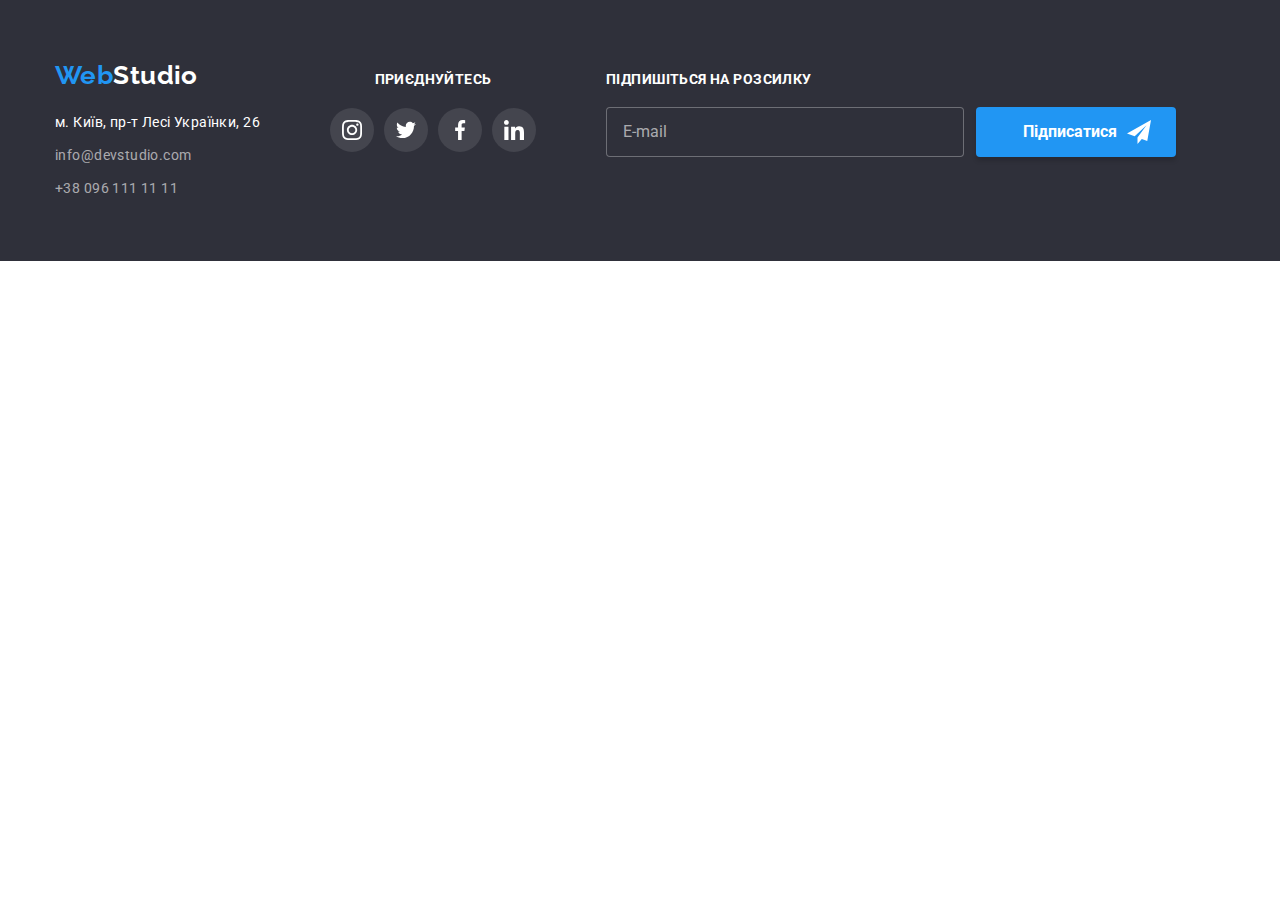
==== index.html @ 2ecc7e1d "footer-form_mobile_desktop_adaptation" ====
<!DOCTYPE html>
<html lang="uk">
  <head>
    <meta charset="UTF-8" />
    <meta http-equiv="X-UA-Compatible" content="IE=edge" />
    <meta name="viewport" content="width=device-width, initial-scale=1.0" />
    <title>Студія</title>
    <link rel="preconnect" href="https://fonts.googleapis.com" />
    <link rel="preconnect" href="https://fonts.gstatic.com" crossorigin />
    <link
      href="https://fonts.googleapis.com/css2?family=Raleway:wght@700&family=Roboto:wght@400;500;700;900&display=swap"
      rel="stylesheet"
    />
    <link
      rel="stylesheet"
      href="https://cdnjs.cloudflare.com/ajax/libs/modern-normalize/1.0.0/modern-normalize.min.css"
    />
    <link rel="stylesheet" href="./css/main.min.css" />
  </head>
  <body>
    <!--header-->
    <!-- <header class="header-page">
      <div class="container">
        <a href="./index.html" class="logo header-logo"
          ><span class="web-logo">Web</span>Studio</a
        >
        <nav class="menu">
          <ul class="menu__list">
            <li class="menu__item">
              <a href="./index.html" class="menu__link menu__text current-link">Студія</a>
            </li>
            <li class="menu__item">
              <a href="./portfolio.html" class="menu__link menu__text">Портфоліо</a>
            </li>
            <li class="menu__item">
              <a href="#" class="menu__link menu__text">Контакти</a>
            </li>
          </ul>
        </nav>
        <ul class="header-contacts__list">
          <li class="header-contacts__item">
            <a
              href="mailto:info@devstudio.com"
              class="header-contacts__mail-design menu__text link-design"
            >
              <svg class="header-contacts__icon header-contacts__icon--right" width="16" height="12">
                <use href="./img/icons.svg#icon-envelope"></use>
              </svg>
              info@devstudio.com</a
            >
          </li>
          <li class="header-contacts__item">
            <a href="tel:+380961111111" class="header-contacts__tel-design menu__text link-design">
              <svg class="header-contacts__icon header-contacts__icon--right" width="10" height="16">
                <use href="./img/icons.svg#icon-smartphone"></use>
              </svg>
              +38 096 111 11 11</a
            >
          </li>
        </ul>
      </div>
    </header> -->
    <main>
      <!--section heroe-->
      <!-- <section class="heroe-section">
        <div class="heroe-section__container container">
          <h1 class="heroe-section__title">Ефективні рішення для вашого бізнесу</h1>
          <button type="button" class="heroe-section__button heroe-section__button--top" data-modal-open>
            Замовити послугу
          </button>
        </div>
      </section> -->
      <!--Чим ми займаємося-->
      <!-- <section class="properties">
        <div class="container">
          <h2 class="visual-hidden">Наші особливості</h2>
          <ul class="properties__list">
            <li class="properties__item">
              <div class="properties__icon">
                <svg class="properties__image" width="70" height="70">
                  <use href="./img/icons.svg#icon-antenna"></use>
                </svg>
              </div>
              <h3 class="properties__title properties__title--down-position">Увага до деталей</h3>
              <p class="properties__text">
                Ідейні міркування, і навіть початок повсякденної роботи з формування
                позиції.
              </p>
            </li>
            <li class="properties__item">
              <div class="properties__icon">
                <svg class="properties__image" width="70" height="70">
                  <use href="./img/icons.svg#icon-clock"></use>
                </svg>
              </div>
              <h3 class="properties__title properties__title--down-position">Пунктуальність</h3>
              <p class="properties__text">
                Завдання організації, особливо рамки і місце навчання кадрів тягне у себе.
              </p>
            </li>
            <li class="properties__item">
              <div class="properties__icon">
                <svg class="properties__image" width="70" height="70">
                  <use href="./img/icons.svg#icon-diagram"></use>
                </svg>
              </div>
              <h3 class="properties__title properties__title--down-position">Планування</h3>
              <p class="properties__text">
                Так само консультація з широким активом значною мірою зумовлює.
              </p>
            </li>
            <li class="properties__item">
              <div class="properties__icon">
                <svg class="properties__image" width="70" height="70">
                  <use href="./img/icons.svg#icon-astronaut"></use>
                </svg>
              </div>
              <h3 class="properties__title properties__title--down-position">Сучасні технології</h3>
              <p class="properties__text">
                Значимість цих проблем настільки очевидна, що реалізація планових завдань.
              </p>
            </li>
          </ul>
        </div>
      </section> -->
      <!-- <section class="activity">
        <div class="container">
          <h2 class="activity__title activity__title--position">Чим ми займаємося</h2>
          <ul class="activity__list">
            <li class="activity__item">
              <img
                src="./img/box1.jpg"
                alt="планшет і клавіатура"
                width="370"
                height="294"
              />
              <p class="activity__text">Десктопні додатки</p>
            </li>
            <li class="activity__item">
              <img src="./img/box2.jpg" alt="телефон в руках" width="370" height="294" />
              <p class="activity__text">Мобільні додатки</p>
            </li>
            <li class="activity__item">
              <img src="./img/box3.jpg" alt="кольорографіка" width="370" height="294" />
              <p class="activity__text">Дизайнерські рішення</p>
            </li>
          </ul>
        </div>
      </section> -->
      <!--Команда-->
      <!-- <section class="team-section">
        <div class="container">
          <h2 class="team-section__title team-section__title--position">Наша команда</h2>
          <ul class="team__list">
            <li class="team__item">
              <img src="./img/team1.jpg" alt="Ігор Дем'яненко" width="270" height="260" />
              <div class="team-member">
                <h3 class="team-member__name team-member__name--bottom">Ігор Дем'яненко</h3>
                <p class="team-member__position team-member__position--bottom">Product Designer</p>
                <ul class="team-member__soc-list">
                  <li class="team-member__soc-item">
                    <a href="" class="team-member__soc-link link">
                      <svg class="team-member__soc-icon" width="20" height="20">
                        <use href="./img/icons.svg#icon-instagram"></use>
                      </svg>
                    </a>
                  </li>
                  <li class="team-member__soc-item">
                    <a href="" class="team-member__soc-link link">
                      <svg class="team-member__soc-icon" width="20" height="20">
                        <use href="./img/icons.svg#icon-twitter"></use>
                      </svg>
                    </a>
                  </li>
                  <li class="team-member__soc-item">
                    <a href="" class="team-member__soc-link link">
                      <svg class="team-member__soc-icon" width="20" height="20">
                        <use href="./img/icons.svg#icon-facebook"></use>
                      </svg>
                    </a>
                  </li>
                  <li class="team-member__soc-item">
                    <a href="" class="team-member__soc-link link">
                      <svg class="team-member__soc-icon" width="20" height="20">
                        <use href="./img/icons.svg#icon-linkedin"></use>
                      </svg>
                    </a>
                  </li>
                </ul>
              </div>
            </li>
            <li class="team__item">
              <img src="./img/team2.jpg" alt="Ольга Рєпіна" width="270" height="260" />
              <div class="team-member">
                <h3 class="team-member__name team-member__name--bottom">Ольга Рєпіна</h3>
                <p class="team-member__position team-member__position--bottom">Frontend Developer</p>
                <ul class="team-member__soc-list">
                  <li class="team-member__soc-item">
                    <a href="" class="team-member__soc-link link">
                      <svg class="team-member__soc-icon" width="20" height="20">
                        <use href="./img/icons.svg#icon-instagram"></use>
                      </svg>
                    </a>
                  </li>
                  <li class="team-member__soc-item">
                    <a href="" class="team-member__soc-link link">
                      <svg class="team-member__soc-icon" width="20" height="20">
                        <use href="./img/icons.svg#icon-twitter"></use>
                      </svg>
                    </a>
                  </li>
                  <li class="team-member__soc-item">
                    <a href="" class="team-member__soc-link link">
                      <svg class="team-member__soc-icon" width="20" height="20">
                        <use href="./img/icons.svg#icon-facebook"></use>
                      </svg>
                    </a>
                  </li>
                  <li class="team-member__soc-item">
                    <a href="" class="team-member__soc-link link">
                      <svg class="team-member__soc-icon" width="20" height="20">
                        <use href="./img/icons.svg#icon-linkedin"></use>
                      </svg>
                    </a>
                  </li>
                </ul>
              </div>
            </li>
            <li class="team__item">
              <img src="./img/team3.jpg" alt="Микола Тарасов" width="270" height="260" />
              <div class="team-member">
                <h3 class="team-member__name team-member__name--bottom">Микола Тарасов</h3>
                <p class="team-member__position team-member__position--bottom">Marketing</p>
                <ul class="team-member__soc-list">
                  <li class="team-member__soc-item">
                    <a href="" class="team-member__soc-link link">
                      <svg class="team-member__soc-icon" width="20" height="20">
                        <use href="./img/icons.svg#icon-instagram"></use>
                      </svg>
                    </a>
                  </li>
                  <li class="team-member__soc-item">
                    <a href="" class="team-member__soc-link link">
                      <svg class="team-member__soc-icon" width="20" height="20">
                        <use href="./img/icons.svg#icon-twitter"></use>
                      </svg>
                    </a>
                  </li>
                  <li class="team-member__soc-item">
                    <a href="" class="team-member__soc-link link">
                      <svg class="team-member__soc-icon" width="20" height="20">
                        <use href="./img/icons.svg#icon-facebook"></use>
                      </svg>
                    </a>
                  </li>
                  <li class="team-member__soc-item">
                    <a href="" class="team-member__soc-link link">
                      <svg class="team-member__soc-icon" width="20" height="20">
                        <use href="./img/icons.svg#icon-linkedin"></use>
                      </svg>
                    </a>
                  </li>
                </ul>
              </div>
            </li>
            <li class="team__item">
              <img src="./img/team4.jpg" alt="Михайло Єрмаков" width="270" height="260" />
              <div class="team-member">
                <h3 class="team-member__name team-member__name--bottom">Михайло Єрмаков</h3>
                <p class="team-member__position team-member__position--bottom">UI Designer</p>
                <ul class="team-member__soc-list">
                  <li class="team-member__soc-item">
                    <a href="" class="team-member__soc-link link">
                      <svg class="team-member__soc-icon" width="20" height="20">
                        <use href="./img/icons.svg#icon-instagram"></use>
                      </svg>
                    </a>
                  </li>
                  <li class="team-member__soc-item">
                    <a href="" class="team-member__soc-link link">
                      <svg class="team-member__soc-icon" width="20" height="20">
                        <use href="./img/icons.svg#icon-twitter"></use>
                      </svg>
                    </a>
                  </li>
                  <li class="team-member__soc-item">
                    <a href="" class="team-member__soc-link link">
                      <svg class="team-member__soc-icon" width="20" height="20">
                        <use href="./img/icons.svg#icon-facebook"></use>
                      </svg>
                    </a>
                  </li>
                  <li class="team-member__soc-item">
                    <a href="" class="team-member__soc-link link">
                      <svg class="team-member__soc-icon" width="20" height="20">
                        <use href="./img/icons.svg#icon-linkedin"></use>
                      </svg>
                    </a>
                  </li>
                </ul>
              </div>
            </li>
          </ul>
        </div>
      </section>  -->
      <!--Постійний клієнти-->
      <!-- <section class="our-clients">
        <div class="container">
          <h2 class="our-clients_title our-clients_title--position">Постійні клієнти</h2>
          <ul class="our-clients__list">
            <li class="our-clients__item">
              <a href="#" class="our-clients__link">
                <svg class="our-clients__icon" width="106" height="60">
                  <use href="./img/icons.svg#icon-Logo"></use>
                </svg>
              </a>
            </li>
            <li class="our-clients__item">
              <a href="#" class="our-clients__link">
                <svg class="our-clients__icon" width="106" height="60">
                  <use href="./img/icons.svg#icon-Logo1"></use>
                </svg>
              </a>
            </li>
            <li class="our-clients__item">
              <a href="#" class="our-clients__link">
                <svg class="our-clients__icon" width="106" height="60">
                  <use href="./img/icons.svg#icon-Logo2"></use>
                </svg>
              </a>
            </li>
            <li class="our-clients__item">
              <a href="#" class="our-clients__link">
                <svg class="our-clients__icon" width="106" height="60">
                  <use href="./img/icons.svg#icon-Logo3"></use>
                </svg>
              </a>
            </li>
            <li class="our-clients__item">
              <a href="#" class="our-clients__link">
                <svg class="our-clients__icon" width="106" height="60">
                  <use href="./img/icons.svg#icon-Logo4"></use>
                </svg>
              </a>
            </li>
            <li class="our-clients__item">
              <a href="#" class="our-clients__link">
                <svg class="our-clients__icon" width="106" height="60">
                  <use href="./img/icons.svg#icon-Logo5"></use>
                </svg>
              </a>
            </li>
          </ul>
        </div>
      </section> -->
    </main>
    <!--Футер-->
    <footer class="footer-design">
      <div class="container footer-section">
        <div class="footer-menu">
          <a href="./index.html" class="logo footer-menu__logo"
            ><span class="web-logo">Web</span>Studio</a
          >
          <address class="footer-address footer-address--top">
            <ul class="footer-address__list">
              <li class="footer-address__item">
                <a
                  class="footer-address__contacts link-design"
                  href="https://goo.gl/maps/CPtrU1FHBa2aNyZL9"
                  target="_blank"
                  rel="noopener noreferrer"
                >
                  <span class="footer-address__street">м. Київ, пр-т Лесі Українки, 26</span></a
                >
              </li>
              <li class="footer-address__item">
                <a
                  href="mailto:info@devstudio.com"
                  class="footer-address__mail footer-address--decoration"
                  >info@devstudio.com</a
                >
              </li>
              <li class="footer-address__item">
                <a href="tel:+380961111111" class="footer-address__tel footer-address--decoration"
                  >+38 096 111 11 11</a
                >
              </li>
            </ul>
          </address>
        </div>
        <div class="socials-section">
          <h2 class="socials-section__title">Приєднуйтесь</h2>
          <ul class="socials-section__list list">
            <li class="socials-section__item">
              <a href="#" class="socials-section__link link">
                <svg class="socials-section__icon" width="20" height="20">
                  <use href="./img/icons.svg#icon-instagram"></use></svg
              ></a>
            </li>
            <li>
              <a href="#" class="socials-section__link link">
                <svg class="socials-section__icon" width="20" height="20">
                  <use href="./img/icons.svg#icon-twitter"></use></svg
              ></a>
            </li>
            <li>
              <a href="#" class="socials-section__link link">
                <svg class="socials-section__icon" width="20" height="20">
                  <use href="./img/icons.svg#icon-facebook"></use></svg
              ></a>
            </li>
            <li>
              <a href="#" class="socials-section__link link">
                <svg class="socials-section__icon" width="20" height="20">
                  <use href="./img/icons.svg#icon-linkedin"></use></svg
              ></a>
            </li>
          </ul>
        </div>
        <div class="footer-subscr">
            <p class="footer-subscr__title">Підпишіться на розсилку</p>
            <form>
              <div class="footer-subscr__form footer-subscr__form--top">
              <input 
              type="mail" 
              name="user_email" 
              placeholder="E-mail" 
              class="footer-subscr__text footer-subscr__text--right"/>
            <button type="submit" class="footer-subscr__btn">Підписатися
            <svg class="footer-subscr__icon footer-subscr__icon--left" width="24" height="24">
              <use href="./img/icons.svg#icon-icon-send"></use>
            </svg>
          </button>
          </div>
        </form>
        </div>
      </div>
    </footer>
    <div class="backdrop is-hidden" data-modal>
      <div class="modal-window">
        <button type="button" class="modal-button" data-modal-close>
          <svg class="modal-icon" width="11" height="11">
            <use href="./img/icons.svg#icon-Vector"></use>
          </svg>
        </button>
        <p class="modal-title">Залиште свої дані, ми вам передзвонимо</p>
        <form class="modal-form">
          <div class="input-field">
          <label class="input-title">Ім'я</label>
          <div class="input-wrap">
            <input 
            type="text" 
            name="username" 
            class="input-form">
          <svg class="input-icon" width="18" height="18">
            <use href="./img/icons.svg#icon-person-black-18dp-1"></use>
          </svg>
          </div>
        </div>
        <div class="input-field">
          <label class="input-title">Телефон</label>
          <div class="input-wrap">
            <input
            minlength="10"
            maxlength="13" 
            type="tel" 
            name="user_phone" 
            class="input-form">
            <svg class="input-icon" width="18" height="18">
              <use href="./img/icons.svg#icon-phone-black-18dp-1"></use>
            </svg>
          </div>
        </div> 
        <div class="input-field">
          <label class="input-title">Пошта</label>
          <div class="input-wrap">
            <input 
            type="mail" 
            name="user_email" 
            class="input-form"
            required> 
            <svg class="input-icon" width="18" height="18">
              <use href="./img/icons.svg#icon-email-black-18dp-1"></use>
            </svg>
          </div>
        </div>
        <div class="input-field">
          <label class="input-title">Коментар</label>
          <div class="input-wrap">
            <textarea name="comment" 
            class="input-form-comment"
            placeholder="Введіть текст"></textarea>
          </div>
        </div>
        <div class="input-field">
          <input 
          type="checkbox" 
          name="agreement-conditions" 
          value="true" 
          class="input-check"
          id="agreement-conditions">
          <label for="agreement-conditions" class="checkbox-text">
            <span>
              <svg class="check-icon" width="11" height="8">
                <use href="./img/icons.svg#icon-Vector-2"></use>
              </svg>
            </span>
            Погоджуюся з розсилкою та приймаю <a href="#" target="_blank"
              rel="noopener noreferrer" class="agr-cond">Умови договору</a></label>
        </div>
          <button type="submit" class="form-btn">Відправити</button>
        </form>
      </div>
    </div>
    <script src="./js/modal.js"></script>
  </body>
</html>
---- css/main.min.css ----
:root{--color-one--: #ffffff;--color-two--: #2196f3;--color-three--: #212121;--color-four--: #757575;--color-five--: #f5f4fa}.checkbox-text span,.form-btn,.modal-button,.socials-section__link,.our-clients__link,.team-member__soc-link,.properties__icon,.header-contacts__mail-design,.header-contacts__tel-design,.header-contacts__item,.header-page .container,.menu__list{display:flex;align-items:center}.socials-section__title,.properties__title,.menu__text{font-size:14px;line-height:1.14}html{box-sizing:border-box}*,*::after,*::before{box-sizing:border-box}body{font-family:"Roboto",sans-serif;font-size:14px;letter-spacing:.03em;color:var(--color-three--);background-color:var(--color-one--);margin:0}ul{list-style:none;padding:0;margin:0}img{display:block;width:100%;max-width:100%;height:auto}.current-link{color:var(--color-two--)}.container{width:100%;margin-right:auto;margin-left:auto;padding-left:15px;padding-right:15px}@media screen and (min-width: 480px){.container{width:480px}}@media screen and (min-width: 768px){.container{width:768px}}@media screen and (min-width: 1200px){.container{width:1200px}}.header-page{height:80px;border-bottom:1px solid #ececec;padding-top:24px;padding-bottom:24px}.menu__text{font-weight:500;letter-spacing:.02em}.logo{font-family:Raleway,sans-serif;font-weight:700;font-size:26px;line-height:1.19;text-decoration:none}.footer-menu__logo,.web-logo{color:var(--color-one--)}.header-logo{color:var(--color-three--);margin-right:93px;align-items:center}.menu__item:not(:last-child){margin-right:50px}.header-page{-moz-column-gap:30px;column-gap:30px}.header-contacts__list{margin-left:auto}.header-page .header-contacts__list{display:flex;-moz-column-gap:50px;column-gap:50px}.header-contacts__item{background-color:rgba(0,0,0,0);justify-items:center;fill:currentColor}.header-contacts__item:hover,.header-contacts__item:focus{background-color:var(--color-one--);fill:var(--color-two--)}.header-contacts__icon--right{margin-right:10px}.link-design{color:var(--color-four--);text-decoration:none;transition:background-color 250ms cubic-bezier(0.4, 0, 0.2, 1)}.menu__link{color:var(--color-three--);display:block;text-decoration:none;position:relative;transition:background-color 250ms cubic-bezier(0.4, 0, 0.2, 1)}.menu__link.current-link::after{content:"";display:block;width:100%;height:4px;border-radius:2px;background-color:var(--color-two--);position:absolute;left:0;bottom:-33px}.menu__link:hover,.menu__link:focus,.web-logo,.link-design:hover,.link-design:focus,.mail-design:hover,.mail-design:focus,.tel-design:hover,.tel-design:focus{color:var(--color-two--)}.mail-design,.tel-design{color:var(--color-four--)}.heroe-section{height:400px;background-image:linear-gradient(rgba(47, 48, 58, 0.4), rgba(47, 48, 58, 0.4)),url(../img/hero-bg.jpg);background-color:#c4c4c4;padding:118px 0px;text-align:center;margin-left:auto;margin-right:auto}@media screen and (min-width: 1200px){.heroe-section{height:600px;padding:200px 0px}}.heroe-section__title{font-weight:900;font-size:26px;line-height:1.61;letter-spacing:.06em;text-transform:uppercase;color:var(--color-one--);display:inline-block;margin:0}@media screen and (min-width: 1200px){.heroe-section__title{font-size:44px;line-height:1.36}}.heroe-section__button{font-family:inherit;font-weight:700;font-size:16px;line-height:1.87;letter-spacing:.06em;color:var(--color-one--);background-color:var(--color-two--);cursor:pointer;border-radius:4px;border:rgba(0,0,0,0);padding:10px 25px;display:inline-block;text-align:center;transition:background-color 250ms cubic-bezier(0.4, 0, 0.2, 1)}.heroe-section__button--top{margin-top:30px}.heroe-section__button:hover,.heroe-section__button:focus{background-color:#188ce8;box-shadow:0px 4px 4px rgba(0,0,0,.25)}@media screen and (min-width: 768px){.heroe-section__container{width:390px}}@media screen and (min-width: 1200px){.heroe-section__container{width:696px}}.visual-hidden{position:absolute;white-space:nowrap;width:1px;height:1px;overflow:hidden;border:0;padding:0;clip:rect(0 0 0 0);-webkit-clip-path:inset(50%);clip-path:inset(50%);margin:-1px}.activity__title{font-family:inherit;font-weight:700;font-size:36px;line-height:1.16}.activity__title--position{margin-top:0;margin-bottom:50px;text-align:center}.properties{padding:60px 0px}@media screen and (min-width: 1200px){.properties{padding-top:57px;padding-bottom:94px}}@media screen and (min-width: 480px){.properties__list{display:block}}@media screen and (min-width: 768px){.properties__list{display:flex;flex-wrap:wrap;-moz-column-gap:30px;column-gap:30px}}@media screen and (min-width: 1200px){.properties__list{display:flex;-moz-column-gap:30px;column-gap:30px}}@media screen and (min-width: 480px){.properties__list .properties__item{width:100%;margin-top:30px}}@media screen and (min-width: 768px){.properties__list .properties__item{width:calc((100% - 30px)/2);margin-top:0px}}@media screen and (min-width: 1200px){.properties__list .properties__item{width:calc((100% - 90px)/4);justify-content:center}}.properties__title{font-weight:700;text-transform:uppercase}@media screen and (min-width: 480px){.properties__title{margin-top:0px;text-align:center}}@media screen and (min-width: 768px){.properties__title{text-align:left}}.properties__title--down-position{margin-bottom:10px}.properties__text{font-weight:400;font-size:14px;line-height:1.71;color:var(--color-four--);margin-top:0;margin-bottom:0px}.properties__icon{margin-bottom:30px;background-color:#f5f4fa;border-radius:4px;margin-left:auto;margin-right:auto;justify-content:center;height:120px}@media screen and (min-width: 480px){.properties{width:450px}}@media screen and (min-width: 768px){.properties{width:354px}}@media screen and (min-width: 1200px){.properties{width:270px}}@media screen and (min-width: 480px){.properties__item:first-child{margin-top:0px}}@media screen and (min-width: 768px){.properties__item:nth-child(n+3){margin-top:30px}}.activity{visibility:hidden;padding-bottom:94px}@media screen and (min-width: 768px){.activity{visibility:hidden}}@media screen and (min-width: 1200px){.activity{visibility:visible}}.activity__list{display:flex;-moz-column-gap:30px;column-gap:30px;flex-direction:row}.activity__text{display:flex;font-family:inherit;font-size:14px;font-weight:700;text-transform:uppercase;line-height:1.17;color:var(--color-one--);background-color:rgba(47,48,58,.8);height:70px;width:100%;margin:0;padding-top:27px;padding-bottom:27px;justify-content:center;position:absolute;bottom:0;right:0}.activity__item{width:calc((100% - 60px)/3);position:relative}.team-section{background-color:var(--color-five--);padding-bottom:60px;padding-top:60px}@media screen and (min-width: 1200px){.team-section{padding-bottom:94px;padding-top:94px}}.team-section__title{font-family:inherit;font-weight:700;font-size:28px;line-height:1.17;margin-bottom:0px}@media screen and (min-width: 1200px){.team-section__title{font-size:36px;line-height:1.16}}.team-section__title--position{margin-top:0;text-align:center}@media screen and (min-width: 1200px){.team-section__title--position{margin-bottom:50px}}@media screen and (min-width: 480px){.team__list{display:block}}@media screen and (min-width: 768px){.team__list{display:flex;flex-wrap:wrap;-moz-column-gap:30px;column-gap:30px}}@media screen and (min-width: 1200px){.team__list{display:flex;-moz-column-gap:30px;column-gap:30px}}.team__item{background-color:#fff}@media screen and (min-width: 480px){.team__item{width:100%;margin-top:30px}}@media screen and (min-width: 768px){.team__item{width:calc((100% - 30px)/2);margin-top:30px}}@media screen and (min-width: 1200px){.team__item{width:calc((100% - 90px)/4);justify-content:center;border-bottom-left-radius:4px;border-bottom-right-radius:4px;box-shadow:0px 1px 3px rgba(0,0,0,.12),0px 1px 1px rgba(0,0,0,.14),0px 2px 1px rgba(0,0,0,.2)}}.team-member{padding-top:30px;padding-bottom:24px}@media screen and (min-width: 1200px){.team-member{padding-bottom:30px}}.team-member__soc-list{display:flex;justify-content:center;gap:10px}.team-member__soc-icon{fill:#afb1b8;transition:fill 250ms cubic-bezier(0.4, 0, 0.2, 1)}.team-member__soc-link{width:44px;height:44px;border-radius:50%;background-color:rgba(0,0,0,0);justify-content:center;transition:background-color 250ms cubic-bezier(0.4, 0, 0.2, 1),fill 250ms cubic-bezier(0.4, 0, 0.2, 1)}.team-member__soc-link:hover,.team-member__soc-link:focus{background-color:var(--color-two--)}.team-member__soc-link:hover .team-member__soc-icon,.team-member__soc-link:focus .team-member__soc-icon{fill:#fff}.team-member__name{font-weight:500;font-size:16px;line-height:1.18;margin-top:0;text-align:center}.team-member__name--bottom{margin-bottom:10px}.team-member__position{font-size:16px;line-height:1.18;color:var(--color-four--);margin:0;text-align:center}.team-member__position--bottom{margin-bottom:16px}.our-clients{padding-top:60px;padding-bottom:60px;text-align:center}@media screen and (min-width: 1200px){.our-clients{padding-top:94px;padding-bottom:94px}}.our-clients .our-clients__title{display:block;font-family:inherit;font-weight:700;font-size:28px;line-height:1.17;margin-bottom:0px;margin-top:0px}@media screen and (min-width: 1200px){.our-clients .our-clients__title{font-size:36px;line-height:1.16}}.our-clients__title--position{margin-top:0;text-align:center}@media screen and (min-width: 1200px){.our-clients__title--position{margin-bottom:50px}}.our-clients__list{display:flex;flex-wrap:wrap;-moz-column-gap:30px;column-gap:30px;justify-content:center;margin-top:30px}@media screen and (min-width: 1200px){.our-clients__list{display:flex;-moz-column-gap:30px;column-gap:30px}}@media screen and (min-width: 480px){.our-clients__item{width:calc((100% - 30px)/2);margin-bottom:30px}}@media screen and (min-width: 768px){.our-clients__item{width:calc((100% - 60px)/3)}}@media screen and (min-width: 1200px){.our-clients__item{width:170px}}.properties__item:nth-child(n+5){margin-bottom:0px}.our-clients__link{border:1px solid #afb1b8;border-radius:4px;width:100%;height:92px;justify-content:center;fill:#afb1b8;transition:background-color 250ms cubic-bezier(0.4, 0, 0.2, 1),fill 250ms cubic-bezier(0.4, 0, 0.2, 1),border 250ms cubic-bezier(0.4, 0, 0.2, 1)}.our-clients__link:hover,.our-clients__link:focus{fill:var(--color-two--);border:1px solid var(--color-two--)}.footer-design{background-color:#2f303a;padding-top:60px;padding-bottom:60px}.footer-section{display:block;text-align:center}@media screen and (min-width: 1200px){.footer-section{display:flex;align-items:cente;align-items:baseline;gap:70px}}@media screen and (min-width: 1200px){.footer-menu{text-align:left}}.footer-address__item:not(:last-child){margin-top:0px;margin-bottom:9px}.footer-address--top{margin-top:20px}.footer-address__contacts{font-family:inherit;font-size:14px;line-height:1.71;display:inline-block}.footer-address__street{color:var(--color-one--);font-style:normal;transition:color 250ms cubic-bezier(0.4, 0, 0.2, 1)}.footer-address__mail,.footer-address__tel{font-family:inherit;font-style:normal;font-size:14px;line-height:1.71;color:rgba(255,255,255,.6);transition:color 250ms cubic-bezier(0.4, 0, 0.2, 1)}.footer-address--decoration{text-decoration:none}.footer-address__mail:hover,.footer-address__mail:focus,.footer-address__tel:hover,.footer-address__tel:focus,.footer-address__street:hover,.footer-address__street:focus{color:var(--color-two--)}.socials-section{width:100%;text-align:center;margin-top:60px}@media screen and (min-width: 1200px){.socials-section{width:206px;margin-top:0px}}.socials-section__title{font-family:inherit;font-weight:700;color:var(--color-one--);text-transform:uppercase;justify-content:center;margin-top:0;margin-bottom:0}.socials-section__list{display:flex;justify-content:center;-moz-column-gap:10px;column-gap:10px;margin-top:20px}.socials-section__icon{fill:var(--color-one--)}.socials-section__link{width:44px;height:44px;border-radius:50%;background-color:rgba(255,255,255,.1);justify-content:center;transition:background-color 250ms cubic-bezier(0.4, 0, 0.2, 1),fill 250ms cubic-bezier(0.4, 0, 0.2, 1)}.socials-section__link:hover,.socials-section__link:focus{background-color:var(--color-two--)}.socials-section__link:hover .socials-section__icon,.socials-section__link:focus .socials-section__icon{fill:#fff}.footer-subscr{margin-top:60px}@media screen and (min-width: 1200px){.footer-subscr{margin-top:0px}}.footer-subscr__form{display:block}@media screen and (min-width: 1200px){.footer-subscr__form{display:flex;width:570px}}.footer-subscr__form--top{margin-top:20px}.footer-subscr__title{font-size:14px;font-weight:700;color:var(--color-one--);margin-top:0;margin-bottom:0px;text-transform:uppercase}@media screen and (min-width: 1200px){.footer-subscr__title{text-align:left}}.footer-subscr__text{width:100%;width:358px;height:50px;color:var(--color-one--);background-color:#2f303a;border:1px solid rgba(255,255,255,.3);border-radius:4px;padding-left:16px;padding-top:15px;padding-bottom:15px}@media screen and (min-width: 1200px){.footer-subscr__text{display:block;width:358px;height:50px;color:var(--color-one--);background-color:#2f303a;border:1px solid rgba(255,255,255,.3);border-radius:4px;padding-left:16px;padding-top:15px;padding-bottom:15px}}.footer-subscr__text--right{margin-right:12px}.footer-subscr__text:focus{border:1px solid var(--color-two--);outline:rgba(0,0,0,0)}.footer-subscr__text::-moz-placeholder{font-size:16px;color:rgba(255,255,255,.6)}.footer-subscr__text:-ms-input-placeholder{font-size:16px;color:rgba(255,255,255,.6)}.footer-subscr__text::placeholder{font-size:16px;color:rgba(255,255,255,.6)}.footer-subscr__icon--left{margin-left:10px}.footer-subscr__btn{display:block;align-items:center;width:200px;height:50px;background-color:var(--color-two--);color:var(--color-one--);fill:currentColor;font-size:16px;font-weight:700;border-radius:4px;box-shadow:0px 4px 4px rgba(0,0,0,.15);border-color:rgba(0,0,0,0);justify-content:center;padding-left:28px;cursor:pointer;margin-left:auto;margin-right:auto;margin-top:20px}@media screen and (min-width: 1200px){.footer-subscr__btn{display:flex;align-items:center;width:200px;height:50px;background-color:var(--color-two--);color:var(--color-one--);fill:currentColor;font-size:16px;font-weight:700;border-radius:4px;box-shadow:0px 4px 4px rgba(0,0,0,.15);border-color:rgba(0,0,0,0);justify-content:center;padding-left:28px;cursor:pointer;margin-top:0px}}.backdrop{width:100%;height:100%;top:0;background-color:rgba(0,0,0,.2);position:fixed;transition:opacity 500ms cubic-bezier(0.25, 0.46, 0.45, 0.94),visibility 500ms}.btn-design{font-family:inherit;font-size:16px;line-height:1.62;font-weight:500;background:var(--color-five--);color:var(--color-three--);cursor:pointer;border-radius:4px;border-color:rgba(0,0,0,0);padding:6px 22px;display:inline-block;text-align:center;box-shadow:0px 4px 4px rgba(0,0,0,.25);transition:color 250ms cubic-bezier(0.4, 0, 0.2, 1),background-color 250ms cubic-bezier(0.4, 0, 0.2, 1),box-shadow 250ms cubic-bezier(0.4, 0, 0.2, 1),border-radius 250ms cubic-bezier(0.4, 0, 0.2, 1)}.btn-design:hover,.btn-design:focus{color:var(--color-one--);background-color:var(--color-two--);box-shadow:0px 3px 1px rgba(0,0,0,.1),0px 1px 2px rgba(0,0,0,.08),0px 2px 2px rgba(0,0,0,.12);border-radius:4px}.work-filtr{padding-top:60px;padding-bottom:60px}@media screen and (min-width: 1200px){.work-filtr{padding-top:83px;padding-bottom:105px}}@media screen and (min-width: 480px){.work-filtr__list{display:flex;flex-wrap:wrap;gap:8px 15px;margin-bottom:40px;flex-direction:row}}@media screen and (min-width: 768px){.work-filtr__list{display:flex;justify-content:center;margin-bottom:30px;-moz-column-gap:8px;column-gap:8px}}@media screen and (min-width: 1200px){.work-filtr__list{display:flex;justify-content:center;margin-bottom:50px;-moz-column-gap:8px;column-gap:8px}}@media screen and (min-width: 480px){.project-example__list{display:block;width:100%}}@media screen and (min-width: 768px){.project-example__list{display:flex;flex-wrap:wrap;-moz-column-gap:30px;column-gap:30px;flex-grow:1}}@media screen and (min-width: 1200px){.project-example__list{display:flex;-moz-column-gap:30px;column-gap:30px}}.project-example__link{display:flex;height:100%;flex-direction:column}.project-example__link:hover .project-slider__text,.project-example__link:focus .project-slider__text{transform:translateY(0)}@media screen and (min-width: 480px){.project-example__item{width:100%;margin-bottom:30px}}@media screen and (min-width: 768px){.project-example__item{width:calc((100% - 30px)/2);margin-bottom:30px}}@media screen and (min-width: 1200px){.project-example__item{width:calc((100% - 60px)/3);margin-bottom:30px}.project-example__item:hover,.project-example__item:focus .project-slider__text{box-shadow:0px 1px 1px rgba(0,0,0,.12),0px 4px 4px rgba(0,0,0,.06),1x 4px 6px rgba(0,0,0,.16)}}.project-example__item .project-slider{position:relative;overflow:hidden}.project-example__item .project-slider__text{font-family:inherit;position:absolute;display:block;top:0;left:0;font-size:18px;font-weight:400;line-height:1.55;background-color:var(--color-two--);color:var(--color-one--);margin:0;height:100%;padding:63px 24px;transform:translateY(100%);transition:transform 300ms cubic-bezier(0.4, 0, 0.2, 1)}.project-example__item .text-border{border-right:1px solid #ececec;border-left:1px solid #ececec;border-bottom:1px solid #ececec;padding:20px 24px;flex-grow:1}.project-example__item .project-text{font-size:16px;line-height:1.8;color:var(--color-four--);margin-top:0;margin-bottom:0}.project-example__item .project-title{font-weight:700;font-size:18px;line-height:2;letter-spacing:.06em;color:var(--color-three--);margin-bottom:4px;margin-top:0}.project-example__item a{text-decoration:none}.modal-window{width:528px;background-color:var(--color-one--);border-radius:4px;position:absolute;top:50%;left:50%;transform:translate(-50%, -50%) scale(1) rotate(0);transition:transform 400ms linear,height 500ms linear;padding:40px}.backdrop.is-hidden .modal-window{transform:translate(-50%, -50%) scale(0) rotate(-180deg);transition:transform 400ms linear}.modal-button{justify-content:center;position:absolute;top:8px;right:8px;height:30px;width:30px;border-radius:50%;background-color:var(--color-one--);border:1px solid rgba(0,0,0,.1);box-shadow:0px 1px 3px rgba(0,0,0,.12),0px 1px 1px rgba(0,0,0,.14),0px 2px 1px rgba(0,0,0,.2)}.modal-button:hover,.modal-button:focus{fill:var(--color-two--)}.modal-icon{transition:fill 250ms cubic-bezier(0.4, 0, 0.2, 1)}.is-hidden{opacity:0;visibility:hidden;pointer-events:none}.modal-title{font-weight:700;font-size:20px;color:var(--color-three--);display:block;text-align:center;margin-bottom:12px;margin-top:0}.input-form{display:block;width:100%;height:40px;border-radius:4px;border:1px solid rgba(33,33,33,.2);font-size:12px;padding-left:42px;transition:border 250ms cubic-bezier(0.4, 0, 0.2, 1)}.input-form:focus{border:1px solid var(--color-two--);outline:rgba(0,0,0,0)}.input-form:focus+.input-icon{fill:var(--color-two--)}.input-title{display:block;font-size:12px;color:var(--color-four--);margin-bottom:4px}.input-form-comment{display:block;font-size:12px;color:var(--color-four--);height:120px;width:100%;border-radius:4px;border:1px solid rgba(33,33,33,.2);margin-bottom:20px;padding:12px 16px;transition:border 250ms cubic-bezier(0.4, 0, 0.2, 1)}.input-form-comment:focus{border:1px solid var(--color-two--);outline:rgba(0,0,0,0)}.input-form-comment::-moz-placeholder{display:block;font-size:12px;color:rgba(117,117,117,.5)}.input-form-comment:-ms-input-placeholder{display:block;font-size:12px;color:rgba(117,117,117,.5)}.input-form-comment::placeholder{display:block;font-size:12px;color:rgba(117,117,117,.5)}.form-btn{color:var(--color-one--);font-size:16px;background-color:var(--color-two--);letter-spacing:.06em;justify-content:center;border-color:rgba(0,0,0,0);border-radius:4px;box-shadow:0px 4px 4px rgba(0,0,0,.25);width:200px;height:50px;margin-left:auto;margin-right:auto;cursor:pointer;transition:background-color 250ms cubic-bezier(0.4, 0, 0.2, 1),box-shadow 250ms cubic-bezier(0.4, 0, 0.2, 1),border-radius 250ms cubic-bezier(0.4, 0, 0.2, 1)}.form-btn:hover,.form-btn:focus{background-color:#188ce8;box-shadow:0px 4px 4px rgba(0,0,0,.15)}.input-field{align-items:center}.input-field:not(:last-of-type){margin-bottom:10px;position:relative}.input-field:last-of-type{margin-bottom:30px}.input-wrap{position:relative}.input-icon{position:absolute;left:12px;top:50%;transform:translateY(-50%);transition:fill 250ms cubic-bezier(0.4, 0, 0.2, 1)}.checkbox-text{font-size:14px;color:var(--color-four--);display:flex;justify-content:center}.checkbox-text span{width:16px;height:15px;border:2px solid var(--color-three--);border-radius:3px;margin-right:7px;justify-content:center;transition:background-color 250ms cubic-bezier(0.4, 0, 0.2, 1)}.checkbox-text .agr-cond{text-decoration:underline;color:var(--color-two--);display:flex;padding-left:2px}.agr-cond:visited{color:var(--color-two--)}.input-check{-webkit-appearance:none;-moz-appearance:none;appearance:none;transition:fill 250ms cubic-bezier(0.4, 0, 0.2, 1),border-color 250ms cubic-bezier(0.4, 0, 0.2, 1)}.input-check:checked+.checkbox-text span{background-color:var(--color-two--);filter:drop-shadow(0px 4px 4px rgba(0, 0, 0, 0.25));border:none}.input-check:checked+.checkbox-text .check-icon{fill:var(--color-one--)}.check-icon{fill:rgba(0,0,0,0);transition:fill 250ms cubic-bezier(0.4, 0, 0.2, 1)}.input-check:hover+.checkbox-text span{fill:var(--color-one--);border-color:var(--color-two--)}/*# sourceMappingURL=main.min.css.map */
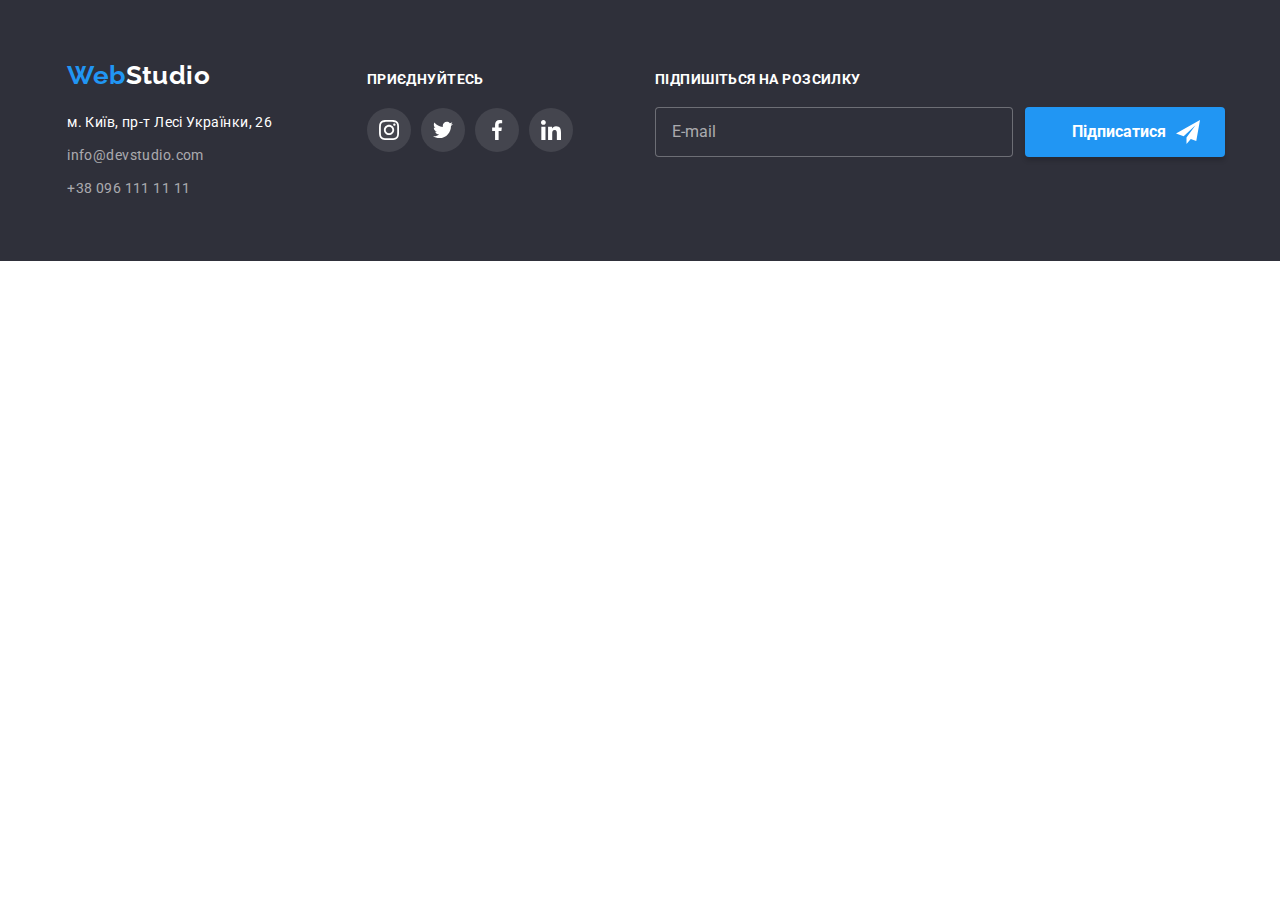
==== commit 5a611a91: "footer_all versions_adaptation" ====
--- a/index.html
+++ b/index.html
@@ -357,6 +357,7 @@
     <!--Футер-->
     <footer class="footer-design">
       <div class="container footer-section">
+        <div class="tablet">
         <div class="footer-menu">
           <a href="./index.html" class="logo footer-menu__logo"
             ><span class="web-logo">Web</span>Studio</a
@@ -417,6 +418,7 @@
             </li>
           </ul>
         </div>
+      </div>
         <div class="footer-subscr">
             <p class="footer-subscr__title">Підпишіться на розсилку</p>
             <form>
--- a/css/main.min.css
+++ b/css/main.min.css
@@ -1 +1 @@
-:root{--color-one--: #ffffff;--color-two--: #2196f3;--color-three--: #212121;--color-four--: #757575;--color-five--: #f5f4fa}.checkbox-text span,.form-btn,.modal-button,.socials-section__link,.our-clients__link,.team-member__soc-link,.properties__icon,.header-contacts__mail-design,.header-contacts__tel-design,.header-contacts__item,.header-page .container,.menu__list{display:flex;align-items:center}.socials-section__title,.properties__title,.menu__text{font-size:14px;line-height:1.14}html{box-sizing:border-box}*,*::after,*::before{box-sizing:border-box}body{font-family:"Roboto",sans-serif;font-size:14px;letter-spacing:.03em;color:var(--color-three--);background-color:var(--color-one--);margin:0}ul{list-style:none;padding:0;margin:0}img{display:block;width:100%;max-width:100%;height:auto}.current-link{color:var(--color-two--)}.container{width:100%;margin-right:auto;margin-left:auto;padding-left:15px;padding-right:15px}@media screen and (min-width: 480px){.container{width:480px}}@media screen and (min-width: 768px){.container{width:768px}}@media screen and (min-width: 1200px){.container{width:1200px}}.header-page{height:80px;border-bottom:1px solid #ececec;padding-top:24px;padding-bottom:24px}.menu__text{font-weight:500;letter-spacing:.02em}.logo{font-family:Raleway,sans-serif;font-weight:700;font-size:26px;line-height:1.19;text-decoration:none}.footer-menu__logo,.web-logo{color:var(--color-one--)}.header-logo{color:var(--color-three--);margin-right:93px;align-items:center}.menu__item:not(:last-child){margin-right:50px}.header-page{-moz-column-gap:30px;column-gap:30px}.header-contacts__list{margin-left:auto}.header-page .header-contacts__list{display:flex;-moz-column-gap:50px;column-gap:50px}.header-contacts__item{background-color:rgba(0,0,0,0);justify-items:center;fill:currentColor}.header-contacts__item:hover,.header-contacts__item:focus{background-color:var(--color-one--);fill:var(--color-two--)}.header-contacts__icon--right{margin-right:10px}.link-design{color:var(--color-four--);text-decoration:none;transition:background-color 250ms cubic-bezier(0.4, 0, 0.2, 1)}.menu__link{color:var(--color-three--);display:block;text-decoration:none;position:relative;transition:background-color 250ms cubic-bezier(0.4, 0, 0.2, 1)}.menu__link.current-link::after{content:"";display:block;width:100%;height:4px;border-radius:2px;background-color:var(--color-two--);position:absolute;left:0;bottom:-33px}.menu__link:hover,.menu__link:focus,.web-logo,.link-design:hover,.link-design:focus,.mail-design:hover,.mail-design:focus,.tel-design:hover,.tel-design:focus{color:var(--color-two--)}.mail-design,.tel-design{color:var(--color-four--)}.heroe-section{height:400px;background-image:linear-gradient(rgba(47, 48, 58, 0.4), rgba(47, 48, 58, 0.4)),url(../img/hero-bg.jpg);background-color:#c4c4c4;padding:118px 0px;text-align:center;margin-left:auto;margin-right:auto}@media screen and (min-width: 1200px){.heroe-section{height:600px;padding:200px 0px}}.heroe-section__title{font-weight:900;font-size:26px;line-height:1.61;letter-spacing:.06em;text-transform:uppercase;color:var(--color-one--);display:inline-block;margin:0}@media screen and (min-width: 1200px){.heroe-section__title{font-size:44px;line-height:1.36}}.heroe-section__button{font-family:inherit;font-weight:700;font-size:16px;line-height:1.87;letter-spacing:.06em;color:var(--color-one--);background-color:var(--color-two--);cursor:pointer;border-radius:4px;border:rgba(0,0,0,0);padding:10px 25px;display:inline-block;text-align:center;transition:background-color 250ms cubic-bezier(0.4, 0, 0.2, 1)}.heroe-section__button--top{margin-top:30px}.heroe-section__button:hover,.heroe-section__button:focus{background-color:#188ce8;box-shadow:0px 4px 4px rgba(0,0,0,.25)}@media screen and (min-width: 768px){.heroe-section__container{width:390px}}@media screen and (min-width: 1200px){.heroe-section__container{width:696px}}.visual-hidden{position:absolute;white-space:nowrap;width:1px;height:1px;overflow:hidden;border:0;padding:0;clip:rect(0 0 0 0);-webkit-clip-path:inset(50%);clip-path:inset(50%);margin:-1px}.activity__title{font-family:inherit;font-weight:700;font-size:36px;line-height:1.16}.activity__title--position{margin-top:0;margin-bottom:50px;text-align:center}.properties{padding:60px 0px}@media screen and (min-width: 1200px){.properties{padding-top:57px;padding-bottom:94px}}@media screen and (min-width: 480px){.properties__list{display:block}}@media screen and (min-width: 768px){.properties__list{display:flex;flex-wrap:wrap;-moz-column-gap:30px;column-gap:30px}}@media screen and (min-width: 1200px){.properties__list{display:flex;-moz-column-gap:30px;column-gap:30px}}@media screen and (min-width: 480px){.properties__list .properties__item{width:100%;margin-top:30px}}@media screen and (min-width: 768px){.properties__list .properties__item{width:calc((100% - 30px)/2);margin-top:0px}}@media screen and (min-width: 1200px){.properties__list .properties__item{width:calc((100% - 90px)/4);justify-content:center}}.properties__title{font-weight:700;text-transform:uppercase}@media screen and (min-width: 480px){.properties__title{margin-top:0px;text-align:center}}@media screen and (min-width: 768px){.properties__title{text-align:left}}.properties__title--down-position{margin-bottom:10px}.properties__text{font-weight:400;font-size:14px;line-height:1.71;color:var(--color-four--);margin-top:0;margin-bottom:0px}.properties__icon{margin-bottom:30px;background-color:#f5f4fa;border-radius:4px;margin-left:auto;margin-right:auto;justify-content:center;height:120px}@media screen and (min-width: 480px){.properties{width:450px}}@media screen and (min-width: 768px){.properties{width:354px}}@media screen and (min-width: 1200px){.properties{width:270px}}@media screen and (min-width: 480px){.properties__item:first-child{margin-top:0px}}@media screen and (min-width: 768px){.properties__item:nth-child(n+3){margin-top:30px}}.activity{visibility:hidden;padding-bottom:94px}@media screen and (min-width: 768px){.activity{visibility:hidden}}@media screen and (min-width: 1200px){.activity{visibility:visible}}.activity__list{display:flex;-moz-column-gap:30px;column-gap:30px;flex-direction:row}.activity__text{display:flex;font-family:inherit;font-size:14px;font-weight:700;text-transform:uppercase;line-height:1.17;color:var(--color-one--);background-color:rgba(47,48,58,.8);height:70px;width:100%;margin:0;padding-top:27px;padding-bottom:27px;justify-content:center;position:absolute;bottom:0;right:0}.activity__item{width:calc((100% - 60px)/3);position:relative}.team-section{background-color:var(--color-five--);padding-bottom:60px;padding-top:60px}@media screen and (min-width: 1200px){.team-section{padding-bottom:94px;padding-top:94px}}.team-section__title{font-family:inherit;font-weight:700;font-size:28px;line-height:1.17;margin-bottom:0px}@media screen and (min-width: 1200px){.team-section__title{font-size:36px;line-height:1.16}}.team-section__title--position{margin-top:0;text-align:center}@media screen and (min-width: 1200px){.team-section__title--position{margin-bottom:50px}}@media screen and (min-width: 480px){.team__list{display:block}}@media screen and (min-width: 768px){.team__list{display:flex;flex-wrap:wrap;-moz-column-gap:30px;column-gap:30px}}@media screen and (min-width: 1200px){.team__list{display:flex;-moz-column-gap:30px;column-gap:30px}}.team__item{background-color:#fff}@media screen and (min-width: 480px){.team__item{width:100%;margin-top:30px}}@media screen and (min-width: 768px){.team__item{width:calc((100% - 30px)/2);margin-top:30px}}@media screen and (min-width: 1200px){.team__item{width:calc((100% - 90px)/4);justify-content:center;border-bottom-left-radius:4px;border-bottom-right-radius:4px;box-shadow:0px 1px 3px rgba(0,0,0,.12),0px 1px 1px rgba(0,0,0,.14),0px 2px 1px rgba(0,0,0,.2)}}.team-member{padding-top:30px;padding-bottom:24px}@media screen and (min-width: 1200px){.team-member{padding-bottom:30px}}.team-member__soc-list{display:flex;justify-content:center;gap:10px}.team-member__soc-icon{fill:#afb1b8;transition:fill 250ms cubic-bezier(0.4, 0, 0.2, 1)}.team-member__soc-link{width:44px;height:44px;border-radius:50%;background-color:rgba(0,0,0,0);justify-content:center;transition:background-color 250ms cubic-bezier(0.4, 0, 0.2, 1),fill 250ms cubic-bezier(0.4, 0, 0.2, 1)}.team-member__soc-link:hover,.team-member__soc-link:focus{background-color:var(--color-two--)}.team-member__soc-link:hover .team-member__soc-icon,.team-member__soc-link:focus .team-member__soc-icon{fill:#fff}.team-member__name{font-weight:500;font-size:16px;line-height:1.18;margin-top:0;text-align:center}.team-member__name--bottom{margin-bottom:10px}.team-member__position{font-size:16px;line-height:1.18;color:var(--color-four--);margin:0;text-align:center}.team-member__position--bottom{margin-bottom:16px}.our-clients{padding-top:60px;padding-bottom:60px;text-align:center}@media screen and (min-width: 1200px){.our-clients{padding-top:94px;padding-bottom:94px}}.our-clients .our-clients__title{display:block;font-family:inherit;font-weight:700;font-size:28px;line-height:1.17;margin-bottom:0px;margin-top:0px}@media screen and (min-width: 1200px){.our-clients .our-clients__title{font-size:36px;line-height:1.16}}.our-clients__title--position{margin-top:0;text-align:center}@media screen and (min-width: 1200px){.our-clients__title--position{margin-bottom:50px}}.our-clients__list{display:flex;flex-wrap:wrap;-moz-column-gap:30px;column-gap:30px;justify-content:center;margin-top:30px}@media screen and (min-width: 1200px){.our-clients__list{display:flex;-moz-column-gap:30px;column-gap:30px}}@media screen and (min-width: 480px){.our-clients__item{width:calc((100% - 30px)/2);margin-bottom:30px}}@media screen and (min-width: 768px){.our-clients__item{width:calc((100% - 60px)/3)}}@media screen and (min-width: 1200px){.our-clients__item{width:170px}}.properties__item:nth-child(n+5){margin-bottom:0px}.our-clients__link{border:1px solid #afb1b8;border-radius:4px;width:100%;height:92px;justify-content:center;fill:#afb1b8;transition:background-color 250ms cubic-bezier(0.4, 0, 0.2, 1),fill 250ms cubic-bezier(0.4, 0, 0.2, 1),border 250ms cubic-bezier(0.4, 0, 0.2, 1)}.our-clients__link:hover,.our-clients__link:focus{fill:var(--color-two--);border:1px solid var(--color-two--)}.footer-design{background-color:#2f303a;padding-top:60px;padding-bottom:60px}.footer-section{display:block;text-align:center}@media screen and (min-width: 1200px){.footer-section{display:flex;align-items:cente;align-items:baseline;gap:70px}}@media screen and (min-width: 1200px){.footer-menu{text-align:left}}.footer-address__item:not(:last-child){margin-top:0px;margin-bottom:9px}.footer-address--top{margin-top:20px}.footer-address__contacts{font-family:inherit;font-size:14px;line-height:1.71;display:inline-block}.footer-address__street{color:var(--color-one--);font-style:normal;transition:color 250ms cubic-bezier(0.4, 0, 0.2, 1)}.footer-address__mail,.footer-address__tel{font-family:inherit;font-style:normal;font-size:14px;line-height:1.71;color:rgba(255,255,255,.6);transition:color 250ms cubic-bezier(0.4, 0, 0.2, 1)}.footer-address--decoration{text-decoration:none}.footer-address__mail:hover,.footer-address__mail:focus,.footer-address__tel:hover,.footer-address__tel:focus,.footer-address__street:hover,.footer-address__street:focus{color:var(--color-two--)}.socials-section{width:100%;text-align:center;margin-top:60px}@media screen and (min-width: 1200px){.socials-section{width:206px;margin-top:0px}}.socials-section__title{font-family:inherit;font-weight:700;color:var(--color-one--);text-transform:uppercase;justify-content:center;margin-top:0;margin-bottom:0}.socials-section__list{display:flex;justify-content:center;-moz-column-gap:10px;column-gap:10px;margin-top:20px}.socials-section__icon{fill:var(--color-one--)}.socials-section__link{width:44px;height:44px;border-radius:50%;background-color:rgba(255,255,255,.1);justify-content:center;transition:background-color 250ms cubic-bezier(0.4, 0, 0.2, 1),fill 250ms cubic-bezier(0.4, 0, 0.2, 1)}.socials-section__link:hover,.socials-section__link:focus{background-color:var(--color-two--)}.socials-section__link:hover .socials-section__icon,.socials-section__link:focus .socials-section__icon{fill:#fff}.footer-subscr{margin-top:60px}@media screen and (min-width: 1200px){.footer-subscr{margin-top:0px}}.footer-subscr__form{display:block}@media screen and (min-width: 1200px){.footer-subscr__form{display:flex;width:570px}}.footer-subscr__form--top{margin-top:20px}.footer-subscr__title{font-size:14px;font-weight:700;color:var(--color-one--);margin-top:0;margin-bottom:0px;text-transform:uppercase}@media screen and (min-width: 1200px){.footer-subscr__title{text-align:left}}.footer-subscr__text{width:100%;width:358px;height:50px;color:var(--color-one--);background-color:#2f303a;border:1px solid rgba(255,255,255,.3);border-radius:4px;padding-left:16px;padding-top:15px;padding-bottom:15px}@media screen and (min-width: 1200px){.footer-subscr__text{display:block;width:358px;height:50px;color:var(--color-one--);background-color:#2f303a;border:1px solid rgba(255,255,255,.3);border-radius:4px;padding-left:16px;padding-top:15px;padding-bottom:15px}}.footer-subscr__text--right{margin-right:12px}.footer-subscr__text:focus{border:1px solid var(--color-two--);outline:rgba(0,0,0,0)}.footer-subscr__text::-moz-placeholder{font-size:16px;color:rgba(255,255,255,.6)}.footer-subscr__text:-ms-input-placeholder{font-size:16px;color:rgba(255,255,255,.6)}.footer-subscr__text::placeholder{font-size:16px;color:rgba(255,255,255,.6)}.footer-subscr__icon--left{margin-left:10px}.footer-subscr__btn{display:block;align-items:center;width:200px;height:50px;background-color:var(--color-two--);color:var(--color-one--);fill:currentColor;font-size:16px;font-weight:700;border-radius:4px;box-shadow:0px 4px 4px rgba(0,0,0,.15);border-color:rgba(0,0,0,0);justify-content:center;padding-left:28px;cursor:pointer;margin-left:auto;margin-right:auto;margin-top:20px}@media screen and (min-width: 1200px){.footer-subscr__btn{display:flex;align-items:center;width:200px;height:50px;background-color:var(--color-two--);color:var(--color-one--);fill:currentColor;font-size:16px;font-weight:700;border-radius:4px;box-shadow:0px 4px 4px rgba(0,0,0,.15);border-color:rgba(0,0,0,0);justify-content:center;padding-left:28px;cursor:pointer;margin-top:0px}}.backdrop{width:100%;height:100%;top:0;background-color:rgba(0,0,0,.2);position:fixed;transition:opacity 500ms cubic-bezier(0.25, 0.46, 0.45, 0.94),visibility 500ms}.btn-design{font-family:inherit;font-size:16px;line-height:1.62;font-weight:500;background:var(--color-five--);color:var(--color-three--);cursor:pointer;border-radius:4px;border-color:rgba(0,0,0,0);padding:6px 22px;display:inline-block;text-align:center;box-shadow:0px 4px 4px rgba(0,0,0,.25);transition:color 250ms cubic-bezier(0.4, 0, 0.2, 1),background-color 250ms cubic-bezier(0.4, 0, 0.2, 1),box-shadow 250ms cubic-bezier(0.4, 0, 0.2, 1),border-radius 250ms cubic-bezier(0.4, 0, 0.2, 1)}.btn-design:hover,.btn-design:focus{color:var(--color-one--);background-color:var(--color-two--);box-shadow:0px 3px 1px rgba(0,0,0,.1),0px 1px 2px rgba(0,0,0,.08),0px 2px 2px rgba(0,0,0,.12);border-radius:4px}.work-filtr{padding-top:60px;padding-bottom:60px}@media screen and (min-width: 1200px){.work-filtr{padding-top:83px;padding-bottom:105px}}@media screen and (min-width: 480px){.work-filtr__list{display:flex;flex-wrap:wrap;gap:8px 15px;margin-bottom:40px;flex-direction:row}}@media screen and (min-width: 768px){.work-filtr__list{display:flex;justify-content:center;margin-bottom:30px;-moz-column-gap:8px;column-gap:8px}}@media screen and (min-width: 1200px){.work-filtr__list{display:flex;justify-content:center;margin-bottom:50px;-moz-column-gap:8px;column-gap:8px}}@media screen and (min-width: 480px){.project-example__list{display:block;width:100%}}@media screen and (min-width: 768px){.project-example__list{display:flex;flex-wrap:wrap;-moz-column-gap:30px;column-gap:30px;flex-grow:1}}@media screen and (min-width: 1200px){.project-example__list{display:flex;-moz-column-gap:30px;column-gap:30px}}.project-example__link{display:flex;height:100%;flex-direction:column}.project-example__link:hover .project-slider__text,.project-example__link:focus .project-slider__text{transform:translateY(0)}@media screen and (min-width: 480px){.project-example__item{width:100%;margin-bottom:30px}}@media screen and (min-width: 768px){.project-example__item{width:calc((100% - 30px)/2);margin-bottom:30px}}@media screen and (min-width: 1200px){.project-example__item{width:calc((100% - 60px)/3);margin-bottom:30px}.project-example__item:hover,.project-example__item:focus .project-slider__text{box-shadow:0px 1px 1px rgba(0,0,0,.12),0px 4px 4px rgba(0,0,0,.06),1x 4px 6px rgba(0,0,0,.16)}}.project-example__item .project-slider{position:relative;overflow:hidden}.project-example__item .project-slider__text{font-family:inherit;position:absolute;display:block;top:0;left:0;font-size:18px;font-weight:400;line-height:1.55;background-color:var(--color-two--);color:var(--color-one--);margin:0;height:100%;padding:63px 24px;transform:translateY(100%);transition:transform 300ms cubic-bezier(0.4, 0, 0.2, 1)}.project-example__item .text-border{border-right:1px solid #ececec;border-left:1px solid #ececec;border-bottom:1px solid #ececec;padding:20px 24px;flex-grow:1}.project-example__item .project-text{font-size:16px;line-height:1.8;color:var(--color-four--);margin-top:0;margin-bottom:0}.project-example__item .project-title{font-weight:700;font-size:18px;line-height:2;letter-spacing:.06em;color:var(--color-three--);margin-bottom:4px;margin-top:0}.project-example__item a{text-decoration:none}.modal-window{width:528px;background-color:var(--color-one--);border-radius:4px;position:absolute;top:50%;left:50%;transform:translate(-50%, -50%) scale(1) rotate(0);transition:transform 400ms linear,height 500ms linear;padding:40px}.backdrop.is-hidden .modal-window{transform:translate(-50%, -50%) scale(0) rotate(-180deg);transition:transform 400ms linear}.modal-button{justify-content:center;position:absolute;top:8px;right:8px;height:30px;width:30px;border-radius:50%;background-color:var(--color-one--);border:1px solid rgba(0,0,0,.1);box-shadow:0px 1px 3px rgba(0,0,0,.12),0px 1px 1px rgba(0,0,0,.14),0px 2px 1px rgba(0,0,0,.2)}.modal-button:hover,.modal-button:focus{fill:var(--color-two--)}.modal-icon{transition:fill 250ms cubic-bezier(0.4, 0, 0.2, 1)}.is-hidden{opacity:0;visibility:hidden;pointer-events:none}.modal-title{font-weight:700;font-size:20px;color:var(--color-three--);display:block;text-align:center;margin-bottom:12px;margin-top:0}.input-form{display:block;width:100%;height:40px;border-radius:4px;border:1px solid rgba(33,33,33,.2);font-size:12px;padding-left:42px;transition:border 250ms cubic-bezier(0.4, 0, 0.2, 1)}.input-form:focus{border:1px solid var(--color-two--);outline:rgba(0,0,0,0)}.input-form:focus+.input-icon{fill:var(--color-two--)}.input-title{display:block;font-size:12px;color:var(--color-four--);margin-bottom:4px}.input-form-comment{display:block;font-size:12px;color:var(--color-four--);height:120px;width:100%;border-radius:4px;border:1px solid rgba(33,33,33,.2);margin-bottom:20px;padding:12px 16px;transition:border 250ms cubic-bezier(0.4, 0, 0.2, 1)}.input-form-comment:focus{border:1px solid var(--color-two--);outline:rgba(0,0,0,0)}.input-form-comment::-moz-placeholder{display:block;font-size:12px;color:rgba(117,117,117,.5)}.input-form-comment:-ms-input-placeholder{display:block;font-size:12px;color:rgba(117,117,117,.5)}.input-form-comment::placeholder{display:block;font-size:12px;color:rgba(117,117,117,.5)}.form-btn{color:var(--color-one--);font-size:16px;background-color:var(--color-two--);letter-spacing:.06em;justify-content:center;border-color:rgba(0,0,0,0);border-radius:4px;box-shadow:0px 4px 4px rgba(0,0,0,.25);width:200px;height:50px;margin-left:auto;margin-right:auto;cursor:pointer;transition:background-color 250ms cubic-bezier(0.4, 0, 0.2, 1),box-shadow 250ms cubic-bezier(0.4, 0, 0.2, 1),border-radius 250ms cubic-bezier(0.4, 0, 0.2, 1)}.form-btn:hover,.form-btn:focus{background-color:#188ce8;box-shadow:0px 4px 4px rgba(0,0,0,.15)}.input-field{align-items:center}.input-field:not(:last-of-type){margin-bottom:10px;position:relative}.input-field:last-of-type{margin-bottom:30px}.input-wrap{position:relative}.input-icon{position:absolute;left:12px;top:50%;transform:translateY(-50%);transition:fill 250ms cubic-bezier(0.4, 0, 0.2, 1)}.checkbox-text{font-size:14px;color:var(--color-four--);display:flex;justify-content:center}.checkbox-text span{width:16px;height:15px;border:2px solid var(--color-three--);border-radius:3px;margin-right:7px;justify-content:center;transition:background-color 250ms cubic-bezier(0.4, 0, 0.2, 1)}.checkbox-text .agr-cond{text-decoration:underline;color:var(--color-two--);display:flex;padding-left:2px}.agr-cond:visited{color:var(--color-two--)}.input-check{-webkit-appearance:none;-moz-appearance:none;appearance:none;transition:fill 250ms cubic-bezier(0.4, 0, 0.2, 1),border-color 250ms cubic-bezier(0.4, 0, 0.2, 1)}.input-check:checked+.checkbox-text span{background-color:var(--color-two--);filter:drop-shadow(0px 4px 4px rgba(0, 0, 0, 0.25));border:none}.input-check:checked+.checkbox-text .check-icon{fill:var(--color-one--)}.check-icon{fill:rgba(0,0,0,0);transition:fill 250ms cubic-bezier(0.4, 0, 0.2, 1)}.input-check:hover+.checkbox-text span{fill:var(--color-one--);border-color:var(--color-two--)}/*# sourceMappingURL=main.min.css.map */+:root{--color-one--: #ffffff;--color-two--: #2196f3;--color-three--: #212121;--color-four--: #757575;--color-five--: #f5f4fa}.checkbox-text span,.form-btn,.modal-button,.socials-section__link,.our-clients__link,.team-member__soc-link,.properties__icon,.header-contacts__mail-design,.header-contacts__tel-design,.header-contacts__item,.header-page .container,.menu__list{display:flex;align-items:center}.socials-section__title,.properties__title,.menu__text{font-size:14px;line-height:1.14}html{box-sizing:border-box}*,*::after,*::before{box-sizing:border-box}body{font-family:"Roboto",sans-serif;font-size:14px;letter-spacing:.03em;color:var(--color-three--);background-color:var(--color-one--);margin:0}ul{list-style:none;padding:0;margin:0}img{display:block;width:100%;max-width:100%;height:auto}.current-link{color:var(--color-two--)}.container{width:100%;margin-right:auto;margin-left:auto;padding-left:15px;padding-right:15px}@media screen and (min-width: 480px){.container{width:480px}}@media screen and (min-width: 768px){.container{width:768px}}@media screen and (min-width: 1200px){.container{width:1200px}}.header-page{height:80px;border-bottom:1px solid #ececec;padding-top:24px;padding-bottom:24px}.menu__text{font-weight:500;letter-spacing:.02em}.logo{font-family:Raleway,sans-serif;font-weight:700;font-size:26px;line-height:1.19;text-decoration:none}.footer-menu__logo,.web-logo{color:var(--color-one--)}.header-logo{color:var(--color-three--);margin-right:93px;align-items:center}.menu__item:not(:last-child){margin-right:50px}.header-page{-moz-column-gap:30px;column-gap:30px}.header-contacts__list{margin-left:auto}.header-page .header-contacts__list{display:flex;-moz-column-gap:50px;column-gap:50px}.header-contacts__item{background-color:rgba(0,0,0,0);justify-items:center;fill:currentColor}.header-contacts__item:hover,.header-contacts__item:focus{background-color:var(--color-one--);fill:var(--color-two--)}.header-contacts__icon--right{margin-right:10px}.link-design{color:var(--color-four--);text-decoration:none;transition:background-color 250ms cubic-bezier(0.4, 0, 0.2, 1)}.menu__link{color:var(--color-three--);display:block;text-decoration:none;position:relative;transition:background-color 250ms cubic-bezier(0.4, 0, 0.2, 1)}.menu__link.current-link::after{content:"";display:block;width:100%;height:4px;border-radius:2px;background-color:var(--color-two--);position:absolute;left:0;bottom:-33px}.menu__link:hover,.menu__link:focus,.web-logo,.link-design:hover,.link-design:focus,.mail-design:hover,.mail-design:focus,.tel-design:hover,.tel-design:focus{color:var(--color-two--)}.mail-design,.tel-design{color:var(--color-four--)}.heroe-section{height:400px;background-image:linear-gradient(rgba(47, 48, 58, 0.4), rgba(47, 48, 58, 0.4)),url(../img/hero-bg.jpg);background-color:#c4c4c4;padding:118px 0px;text-align:center;margin-left:auto;margin-right:auto}@media screen and (min-width: 1200px){.heroe-section{height:600px;padding:200px 0px}}.heroe-section__title{font-weight:900;font-size:26px;line-height:1.61;letter-spacing:.06em;text-transform:uppercase;color:var(--color-one--);display:inline-block;margin:0}@media screen and (min-width: 1200px){.heroe-section__title{font-size:44px;line-height:1.36}}.heroe-section__button{font-family:inherit;font-weight:700;font-size:16px;line-height:1.87;letter-spacing:.06em;color:var(--color-one--);background-color:var(--color-two--);cursor:pointer;border-radius:4px;border:rgba(0,0,0,0);padding:10px 25px;display:inline-block;text-align:center;transition:background-color 250ms cubic-bezier(0.4, 0, 0.2, 1)}.heroe-section__button--top{margin-top:30px}.heroe-section__button:hover,.heroe-section__button:focus{background-color:#188ce8;box-shadow:0px 4px 4px rgba(0,0,0,.25)}@media screen and (min-width: 768px){.heroe-section__container{width:390px}}@media screen and (min-width: 1200px){.heroe-section__container{width:696px}}.visual-hidden{position:absolute;white-space:nowrap;width:1px;height:1px;overflow:hidden;border:0;padding:0;clip:rect(0 0 0 0);-webkit-clip-path:inset(50%);clip-path:inset(50%);margin:-1px}.activity__title{font-family:inherit;font-weight:700;font-size:36px;line-height:1.16}.activity__title--position{margin-top:0;margin-bottom:50px;text-align:center}.properties{padding:60px 0px}@media screen and (min-width: 1200px){.properties{padding-top:57px;padding-bottom:94px}}@media screen and (min-width: 480px){.properties__list{display:block}}@media screen and (min-width: 768px){.properties__list{display:flex;flex-wrap:wrap;-moz-column-gap:30px;column-gap:30px}}@media screen and (min-width: 1200px){.properties__list{display:flex;-moz-column-gap:30px;column-gap:30px}}@media screen and (min-width: 480px){.properties__list .properties__item{width:100%;margin-top:30px}}@media screen and (min-width: 768px){.properties__list .properties__item{width:calc((100% - 30px)/2);margin-top:0px}}@media screen and (min-width: 1200px){.properties__list .properties__item{width:calc((100% - 90px)/4);justify-content:center}}.properties__title{font-weight:700;text-transform:uppercase}@media screen and (min-width: 480px){.properties__title{margin-top:0px;text-align:center}}@media screen and (min-width: 768px){.properties__title{text-align:left}}.properties__title--down-position{margin-bottom:10px}.properties__text{font-weight:400;font-size:14px;line-height:1.71;color:var(--color-four--);margin-top:0;margin-bottom:0px}.properties__icon{margin-bottom:30px;background-color:#f5f4fa;border-radius:4px;margin-left:auto;margin-right:auto;justify-content:center;height:120px}@media screen and (min-width: 480px){.properties{width:450px}}@media screen and (min-width: 768px){.properties{width:354px}}@media screen and (min-width: 1200px){.properties{width:270px}}@media screen and (min-width: 480px){.properties__item:first-child{margin-top:0px}}@media screen and (min-width: 768px){.properties__item:nth-child(n+3){margin-top:30px}}.activity{visibility:hidden;padding-bottom:94px}@media screen and (min-width: 768px){.activity{visibility:hidden}}@media screen and (min-width: 1200px){.activity{visibility:visible}}.activity__list{display:flex;-moz-column-gap:30px;column-gap:30px;flex-direction:row}.activity__text{display:flex;font-family:inherit;font-size:14px;font-weight:700;text-transform:uppercase;line-height:1.17;color:var(--color-one--);background-color:rgba(47,48,58,.8);height:70px;width:100%;margin:0;padding-top:27px;padding-bottom:27px;justify-content:center;position:absolute;bottom:0;right:0}.activity__item{width:calc((100% - 60px)/3);position:relative}.team-section{background-color:var(--color-five--);padding-bottom:60px;padding-top:60px}@media screen and (min-width: 1200px){.team-section{padding-bottom:94px;padding-top:94px}}.team-section__title{font-family:inherit;font-weight:700;font-size:28px;line-height:1.17;margin-bottom:0px}@media screen and (min-width: 1200px){.team-section__title{font-size:36px;line-height:1.16}}.team-section__title--position{margin-top:0;text-align:center}@media screen and (min-width: 1200px){.team-section__title--position{margin-bottom:50px}}@media screen and (min-width: 480px){.team__list{display:block}}@media screen and (min-width: 768px){.team__list{display:flex;flex-wrap:wrap;-moz-column-gap:30px;column-gap:30px}}@media screen and (min-width: 1200px){.team__list{display:flex;-moz-column-gap:30px;column-gap:30px}}.team__item{background-color:#fff}@media screen and (min-width: 480px){.team__item{width:100%;margin-top:30px}}@media screen and (min-width: 768px){.team__item{width:calc((100% - 30px)/2);margin-top:30px}}@media screen and (min-width: 1200px){.team__item{width:calc((100% - 90px)/4);justify-content:center;border-bottom-left-radius:4px;border-bottom-right-radius:4px;box-shadow:0px 1px 3px rgba(0,0,0,.12),0px 1px 1px rgba(0,0,0,.14),0px 2px 1px rgba(0,0,0,.2)}}.team-member{padding-top:30px;padding-bottom:24px}@media screen and (min-width: 1200px){.team-member{padding-bottom:30px}}.team-member__soc-list{display:flex;justify-content:center;gap:10px}.team-member__soc-icon{fill:#afb1b8;transition:fill 250ms cubic-bezier(0.4, 0, 0.2, 1)}.team-member__soc-link{width:44px;height:44px;border-radius:50%;background-color:rgba(0,0,0,0);justify-content:center;transition:background-color 250ms cubic-bezier(0.4, 0, 0.2, 1),fill 250ms cubic-bezier(0.4, 0, 0.2, 1)}.team-member__soc-link:hover,.team-member__soc-link:focus{background-color:var(--color-two--)}.team-member__soc-link:hover .team-member__soc-icon,.team-member__soc-link:focus .team-member__soc-icon{fill:#fff}.team-member__name{font-weight:500;font-size:16px;line-height:1.18;margin-top:0;text-align:center}.team-member__name--bottom{margin-bottom:10px}.team-member__position{font-size:16px;line-height:1.18;color:var(--color-four--);margin:0;text-align:center}.team-member__position--bottom{margin-bottom:16px}.our-clients{padding-top:60px;padding-bottom:60px;text-align:center}@media screen and (min-width: 1200px){.our-clients{padding-top:94px;padding-bottom:94px}}.our-clients .our-clients__title{display:block;font-family:inherit;font-weight:700;font-size:28px;line-height:1.17;margin-bottom:0px;margin-top:0px}@media screen and (min-width: 1200px){.our-clients .our-clients__title{font-size:36px;line-height:1.16}}.our-clients__title--position{margin-top:0;text-align:center}@media screen and (min-width: 1200px){.our-clients__title--position{margin-bottom:50px}}.our-clients__list{display:flex;flex-wrap:wrap;-moz-column-gap:30px;column-gap:30px;justify-content:center;margin-top:30px}@media screen and (min-width: 1200px){.our-clients__list{display:flex;-moz-column-gap:30px;column-gap:30px}}@media screen and (min-width: 480px){.our-clients__item{width:calc((100% - 30px)/2);margin-bottom:30px}}@media screen and (min-width: 768px){.our-clients__item{width:calc((100% - 60px)/3)}}@media screen and (min-width: 1200px){.our-clients__item{width:170px}}.properties__item:nth-child(n+5){margin-bottom:0px}.our-clients__link{border:1px solid #afb1b8;border-radius:4px;width:100%;height:92px;justify-content:center;fill:#afb1b8;transition:background-color 250ms cubic-bezier(0.4, 0, 0.2, 1),fill 250ms cubic-bezier(0.4, 0, 0.2, 1),border 250ms cubic-bezier(0.4, 0, 0.2, 1)}.our-clients__link:hover,.our-clients__link:focus{fill:var(--color-two--);border:1px solid var(--color-two--)}.footer-design{background-color:#2f303a;padding-top:60px;padding-bottom:60px}.footer-section{display:block;text-align:center}@media screen and (min-width: 1200px){.footer-section{display:flex;align-items:cente;align-items:baseline;gap:70px}}@media screen and (min-width: 768px){.tablet{display:flex;align-items:baseline;justify-content:space-around}}@media screen and (min-width: 1200px){.tablet{display:flex;width:100%;gap:70px}}@media screen and (min-width: 1200px){.footer-menu{text-align:left}}.footer-address__item:not(:last-child){margin-top:0px;margin-bottom:9px}.footer-address--top{margin-top:20px}.footer-address__contacts{font-family:inherit;font-size:14px;line-height:1.71;display:inline-block}.footer-address__street{color:var(--color-one--);font-style:normal;transition:color 250ms cubic-bezier(0.4, 0, 0.2, 1)}.footer-address__mail,.footer-address__tel{font-family:inherit;font-style:normal;font-size:14px;line-height:1.71;color:rgba(255,255,255,.6);transition:color 250ms cubic-bezier(0.4, 0, 0.2, 1)}.footer-address--decoration{text-decoration:none}.footer-address__mail:hover,.footer-address__mail:focus,.footer-address__tel:hover,.footer-address__tel:focus,.footer-address__street:hover,.footer-address__street:focus{color:var(--color-two--)}.socials-section{width:100%;text-align:center;margin-top:60px}@media screen and (min-width: 768px){.socials-section{margin-top:0px;width:206px}}@media screen and (min-width: 1200px){.socials-section{width:206px;margin-top:0px}}.socials-section__title{font-family:inherit;font-weight:700;color:var(--color-one--);text-transform:uppercase;justify-content:center;margin-top:0;margin-bottom:0}@media screen and (min-width: 1200px){.socials-section__title{text-align:left;font-family:inherit;font-weight:700;font-size:14px;line-height:1.14;color:var(--color-one--);text-transform:uppercase;justify-content:center;margin-top:0;margin-bottom:0}}.socials-section__list{display:flex;justify-content:center;-moz-column-gap:10px;column-gap:10px;margin-top:20px}.socials-section__icon{fill:var(--color-one--)}.socials-section__link{width:44px;height:44px;border-radius:50%;background-color:rgba(255,255,255,.1);justify-content:center;transition:background-color 250ms cubic-bezier(0.4, 0, 0.2, 1),fill 250ms cubic-bezier(0.4, 0, 0.2, 1)}.socials-section__link:hover,.socials-section__link:focus{background-color:var(--color-two--)}.socials-section__link:hover .socials-section__icon,.socials-section__link:focus .socials-section__icon{fill:#fff}.footer-subscr{margin-top:60px}@media screen and (min-width: 1200px){.footer-subscr{margin-top:0px}}.footer-subscr__form{display:block}@media screen and (min-width: 1200px){.footer-subscr__form{display:flex;width:570px}}.footer-subscr__form--top{margin-top:20px}.footer-subscr__title{font-size:14px;font-weight:700;color:var(--color-one--);margin-top:0;margin-bottom:0px;text-transform:uppercase}@media screen and (min-width: 1200px){.footer-subscr__title{text-align:left}}.footer-subscr__text{width:100%;width:358px;height:50px;color:var(--color-one--);background-color:#2f303a;border:1px solid rgba(255,255,255,.3);border-radius:4px;padding-left:16px;padding-top:15px;padding-bottom:15px}@media screen and (min-width: 1200px){.footer-subscr__text{display:block;width:358px;height:50px;color:var(--color-one--);background-color:#2f303a;border:1px solid rgba(255,255,255,.3);border-radius:4px;padding-left:16px;padding-top:15px;padding-bottom:15px}}.footer-subscr__text--right{margin-right:12px}.footer-subscr__text:focus{border:1px solid var(--color-two--);outline:rgba(0,0,0,0)}.footer-subscr__text::-moz-placeholder{font-size:16px;color:rgba(255,255,255,.6)}.footer-subscr__text:-ms-input-placeholder{font-size:16px;color:rgba(255,255,255,.6)}.footer-subscr__text::placeholder{font-size:16px;color:rgba(255,255,255,.6)}.footer-subscr__icon--left{margin-left:10px}.footer-subscr__btn{display:block;align-items:center;width:200px;height:50px;background-color:var(--color-two--);color:var(--color-one--);fill:currentColor;font-size:16px;font-weight:700;border-radius:4px;box-shadow:0px 4px 4px rgba(0,0,0,.15);border-color:rgba(0,0,0,0);justify-content:center;padding-left:28px;cursor:pointer;margin-left:auto;margin-right:auto;margin-top:20px}@media screen and (min-width: 1200px){.footer-subscr__btn{display:flex;align-items:center;width:200px;height:50px;background-color:var(--color-two--);color:var(--color-one--);fill:currentColor;font-size:16px;font-weight:700;border-radius:4px;box-shadow:0px 4px 4px rgba(0,0,0,.15);border-color:rgba(0,0,0,0);justify-content:center;padding-left:28px;cursor:pointer;margin-top:0px}}.backdrop{width:100%;height:100%;top:0;background-color:rgba(0,0,0,.2);position:fixed;transition:opacity 500ms cubic-bezier(0.25, 0.46, 0.45, 0.94),visibility 500ms}.btn-design{font-family:inherit;font-size:16px;line-height:1.62;font-weight:500;background:var(--color-five--);color:var(--color-three--);cursor:pointer;border-radius:4px;border-color:rgba(0,0,0,0);padding:6px 22px;display:inline-block;text-align:center;box-shadow:0px 4px 4px rgba(0,0,0,.25);transition:color 250ms cubic-bezier(0.4, 0, 0.2, 1),background-color 250ms cubic-bezier(0.4, 0, 0.2, 1),box-shadow 250ms cubic-bezier(0.4, 0, 0.2, 1),border-radius 250ms cubic-bezier(0.4, 0, 0.2, 1)}.btn-design:hover,.btn-design:focus{color:var(--color-one--);background-color:var(--color-two--);box-shadow:0px 3px 1px rgba(0,0,0,.1),0px 1px 2px rgba(0,0,0,.08),0px 2px 2px rgba(0,0,0,.12);border-radius:4px}.work-filtr{padding-top:60px;padding-bottom:60px}@media screen and (min-width: 1200px){.work-filtr{padding-top:83px;padding-bottom:105px}}@media screen and (min-width: 480px){.work-filtr__list{display:flex;flex-wrap:wrap;gap:8px 15px;margin-bottom:40px;flex-direction:row}}@media screen and (min-width: 768px){.work-filtr__list{display:flex;justify-content:center;margin-bottom:30px;-moz-column-gap:8px;column-gap:8px}}@media screen and (min-width: 1200px){.work-filtr__list{display:flex;justify-content:center;margin-bottom:50px;-moz-column-gap:8px;column-gap:8px}}@media screen and (min-width: 480px){.project-example__list{display:block;width:100%}}@media screen and (min-width: 768px){.project-example__list{display:flex;flex-wrap:wrap;-moz-column-gap:30px;column-gap:30px;flex-grow:1}}@media screen and (min-width: 1200px){.project-example__list{display:flex;-moz-column-gap:30px;column-gap:30px}}.project-example__link{display:flex;height:100%;flex-direction:column}.project-example__link:hover .project-slider__text,.project-example__link:focus .project-slider__text{transform:translateY(0)}@media screen and (min-width: 480px){.project-example__item{width:100%;margin-bottom:30px}}@media screen and (min-width: 768px){.project-example__item{width:calc((100% - 30px)/2);margin-bottom:30px}}@media screen and (min-width: 1200px){.project-example__item{width:calc((100% - 60px)/3);margin-bottom:30px}.project-example__item:hover,.project-example__item:focus .project-slider__text{box-shadow:0px 1px 1px rgba(0,0,0,.12),0px 4px 4px rgba(0,0,0,.06),1x 4px 6px rgba(0,0,0,.16)}}.project-example__item .project-slider{position:relative;overflow:hidden}.project-example__item .project-slider__text{font-family:inherit;position:absolute;display:block;top:0;left:0;font-size:18px;font-weight:400;line-height:1.55;background-color:var(--color-two--);color:var(--color-one--);margin:0;height:100%;padding:63px 24px;transform:translateY(100%);transition:transform 300ms cubic-bezier(0.4, 0, 0.2, 1)}.project-example__item .text-border{border-right:1px solid #ececec;border-left:1px solid #ececec;border-bottom:1px solid #ececec;padding:20px 24px;flex-grow:1}.project-example__item .project-text{font-size:16px;line-height:1.8;color:var(--color-four--);margin-top:0;margin-bottom:0}.project-example__item .project-title{font-weight:700;font-size:18px;line-height:2;letter-spacing:.06em;color:var(--color-three--);margin-bottom:4px;margin-top:0}.project-example__item a{text-decoration:none}.modal-window{width:528px;background-color:var(--color-one--);border-radius:4px;position:absolute;top:50%;left:50%;transform:translate(-50%, -50%) scale(1) rotate(0);transition:transform 400ms linear,height 500ms linear;padding:40px}.backdrop.is-hidden .modal-window{transform:translate(-50%, -50%) scale(0) rotate(-180deg);transition:transform 400ms linear}.modal-button{justify-content:center;position:absolute;top:8px;right:8px;height:30px;width:30px;border-radius:50%;background-color:var(--color-one--);border:1px solid rgba(0,0,0,.1);box-shadow:0px 1px 3px rgba(0,0,0,.12),0px 1px 1px rgba(0,0,0,.14),0px 2px 1px rgba(0,0,0,.2)}.modal-button:hover,.modal-button:focus{fill:var(--color-two--)}.modal-icon{transition:fill 250ms cubic-bezier(0.4, 0, 0.2, 1)}.is-hidden{opacity:0;visibility:hidden;pointer-events:none}.modal-title{font-weight:700;font-size:20px;color:var(--color-three--);display:block;text-align:center;margin-bottom:12px;margin-top:0}.input-form{display:block;width:100%;height:40px;border-radius:4px;border:1px solid rgba(33,33,33,.2);font-size:12px;padding-left:42px;transition:border 250ms cubic-bezier(0.4, 0, 0.2, 1)}.input-form:focus{border:1px solid var(--color-two--);outline:rgba(0,0,0,0)}.input-form:focus+.input-icon{fill:var(--color-two--)}.input-title{display:block;font-size:12px;color:var(--color-four--);margin-bottom:4px}.input-form-comment{display:block;font-size:12px;color:var(--color-four--);height:120px;width:100%;border-radius:4px;border:1px solid rgba(33,33,33,.2);margin-bottom:20px;padding:12px 16px;transition:border 250ms cubic-bezier(0.4, 0, 0.2, 1)}.input-form-comment:focus{border:1px solid var(--color-two--);outline:rgba(0,0,0,0)}.input-form-comment::-moz-placeholder{display:block;font-size:12px;color:rgba(117,117,117,.5)}.input-form-comment:-ms-input-placeholder{display:block;font-size:12px;color:rgba(117,117,117,.5)}.input-form-comment::placeholder{display:block;font-size:12px;color:rgba(117,117,117,.5)}.form-btn{color:var(--color-one--);font-size:16px;background-color:var(--color-two--);letter-spacing:.06em;justify-content:center;border-color:rgba(0,0,0,0);border-radius:4px;box-shadow:0px 4px 4px rgba(0,0,0,.25);width:200px;height:50px;margin-left:auto;margin-right:auto;cursor:pointer;transition:background-color 250ms cubic-bezier(0.4, 0, 0.2, 1),box-shadow 250ms cubic-bezier(0.4, 0, 0.2, 1),border-radius 250ms cubic-bezier(0.4, 0, 0.2, 1)}.form-btn:hover,.form-btn:focus{background-color:#188ce8;box-shadow:0px 4px 4px rgba(0,0,0,.15)}.input-field{align-items:center}.input-field:not(:last-of-type){margin-bottom:10px;position:relative}.input-field:last-of-type{margin-bottom:30px}.input-wrap{position:relative}.input-icon{position:absolute;left:12px;top:50%;transform:translateY(-50%);transition:fill 250ms cubic-bezier(0.4, 0, 0.2, 1)}.checkbox-text{font-size:14px;color:var(--color-four--);display:flex;justify-content:center}.checkbox-text span{width:16px;height:15px;border:2px solid var(--color-three--);border-radius:3px;margin-right:7px;justify-content:center;transition:background-color 250ms cubic-bezier(0.4, 0, 0.2, 1)}.checkbox-text .agr-cond{text-decoration:underline;color:var(--color-two--);display:flex;padding-left:2px}.agr-cond:visited{color:var(--color-two--)}.input-check{-webkit-appearance:none;-moz-appearance:none;appearance:none;transition:fill 250ms cubic-bezier(0.4, 0, 0.2, 1),border-color 250ms cubic-bezier(0.4, 0, 0.2, 1)}.input-check:checked+.checkbox-text span{background-color:var(--color-two--);filter:drop-shadow(0px 4px 4px rgba(0, 0, 0, 0.25));border:none}.input-check:checked+.checkbox-text .check-icon{fill:var(--color-one--)}.check-icon{fill:rgba(0,0,0,0);transition:fill 250ms cubic-bezier(0.4, 0, 0.2, 1)}.input-check:hover+.checkbox-text span{fill:var(--color-one--);border-color:var(--color-two--)}/*# sourceMappingURL=main.min.css.map */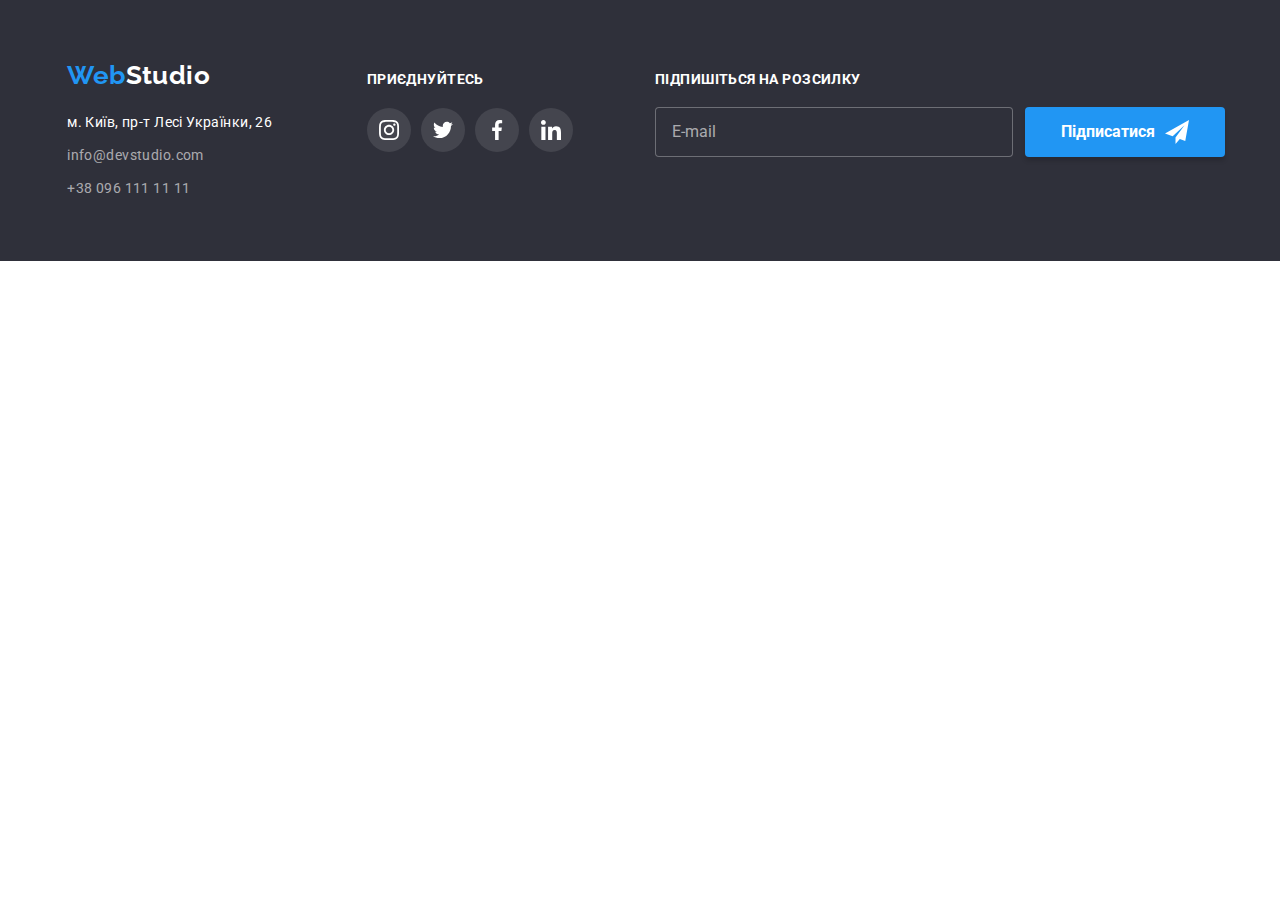
==== commit 6ddb72d3: "footer-design__tablet class added" ====
--- a/index.html
+++ b/index.html
@@ -357,7 +357,7 @@
     <!--Футер-->
     <footer class="footer-design">
       <div class="container footer-section">
-        <div class="tablet">
+        <div class="footer-design__tablet">
         <div class="footer-menu">
           <a href="./index.html" class="logo footer-menu__logo"
             ><span class="web-logo">Web</span>Studio</a
--- a/css/main.min.css
+++ b/css/main.min.css
@@ -1 +1 @@
-:root{--color-one--: #ffffff;--color-two--: #2196f3;--color-three--: #212121;--color-four--: #757575;--color-five--: #f5f4fa}.checkbox-text span,.form-btn,.modal-button,.socials-section__link,.our-clients__link,.team-member__soc-link,.properties__icon,.header-contacts__mail-design,.header-contacts__tel-design,.header-contacts__item,.header-page .container,.menu__list{display:flex;align-items:center}.socials-section__title,.properties__title,.menu__text{font-size:14px;line-height:1.14}html{box-sizing:border-box}*,*::after,*::before{box-sizing:border-box}body{font-family:"Roboto",sans-serif;font-size:14px;letter-spacing:.03em;color:var(--color-three--);background-color:var(--color-one--);margin:0}ul{list-style:none;padding:0;margin:0}img{display:block;width:100%;max-width:100%;height:auto}.current-link{color:var(--color-two--)}.container{width:100%;margin-right:auto;margin-left:auto;padding-left:15px;padding-right:15px}@media screen and (min-width: 480px){.container{width:480px}}@media screen and (min-width: 768px){.container{width:768px}}@media screen and (min-width: 1200px){.container{width:1200px}}.header-page{height:80px;border-bottom:1px solid #ececec;padding-top:24px;padding-bottom:24px}.menu__text{font-weight:500;letter-spacing:.02em}.logo{font-family:Raleway,sans-serif;font-weight:700;font-size:26px;line-height:1.19;text-decoration:none}.footer-menu__logo,.web-logo{color:var(--color-one--)}.header-logo{color:var(--color-three--);margin-right:93px;align-items:center}.menu__item:not(:last-child){margin-right:50px}.header-page{-moz-column-gap:30px;column-gap:30px}.header-contacts__list{margin-left:auto}.header-page .header-contacts__list{display:flex;-moz-column-gap:50px;column-gap:50px}.header-contacts__item{background-color:rgba(0,0,0,0);justify-items:center;fill:currentColor}.header-contacts__item:hover,.header-contacts__item:focus{background-color:var(--color-one--);fill:var(--color-two--)}.header-contacts__icon--right{margin-right:10px}.link-design{color:var(--color-four--);text-decoration:none;transition:background-color 250ms cubic-bezier(0.4, 0, 0.2, 1)}.menu__link{color:var(--color-three--);display:block;text-decoration:none;position:relative;transition:background-color 250ms cubic-bezier(0.4, 0, 0.2, 1)}.menu__link.current-link::after{content:"";display:block;width:100%;height:4px;border-radius:2px;background-color:var(--color-two--);position:absolute;left:0;bottom:-33px}.menu__link:hover,.menu__link:focus,.web-logo,.link-design:hover,.link-design:focus,.mail-design:hover,.mail-design:focus,.tel-design:hover,.tel-design:focus{color:var(--color-two--)}.mail-design,.tel-design{color:var(--color-four--)}.heroe-section{height:400px;background-image:linear-gradient(rgba(47, 48, 58, 0.4), rgba(47, 48, 58, 0.4)),url(../img/hero-bg.jpg);background-color:#c4c4c4;padding:118px 0px;text-align:center;margin-left:auto;margin-right:auto}@media screen and (min-width: 1200px){.heroe-section{height:600px;padding:200px 0px}}.heroe-section__title{font-weight:900;font-size:26px;line-height:1.61;letter-spacing:.06em;text-transform:uppercase;color:var(--color-one--);display:inline-block;margin:0}@media screen and (min-width: 1200px){.heroe-section__title{font-size:44px;line-height:1.36}}.heroe-section__button{font-family:inherit;font-weight:700;font-size:16px;line-height:1.87;letter-spacing:.06em;color:var(--color-one--);background-color:var(--color-two--);cursor:pointer;border-radius:4px;border:rgba(0,0,0,0);padding:10px 25px;display:inline-block;text-align:center;transition:background-color 250ms cubic-bezier(0.4, 0, 0.2, 1)}.heroe-section__button--top{margin-top:30px}.heroe-section__button:hover,.heroe-section__button:focus{background-color:#188ce8;box-shadow:0px 4px 4px rgba(0,0,0,.25)}@media screen and (min-width: 768px){.heroe-section__container{width:390px}}@media screen and (min-width: 1200px){.heroe-section__container{width:696px}}.visual-hidden{position:absolute;white-space:nowrap;width:1px;height:1px;overflow:hidden;border:0;padding:0;clip:rect(0 0 0 0);-webkit-clip-path:inset(50%);clip-path:inset(50%);margin:-1px}.activity__title{font-family:inherit;font-weight:700;font-size:36px;line-height:1.16}.activity__title--position{margin-top:0;margin-bottom:50px;text-align:center}.properties{padding:60px 0px}@media screen and (min-width: 1200px){.properties{padding-top:57px;padding-bottom:94px}}@media screen and (min-width: 480px){.properties__list{display:block}}@media screen and (min-width: 768px){.properties__list{display:flex;flex-wrap:wrap;-moz-column-gap:30px;column-gap:30px}}@media screen and (min-width: 1200px){.properties__list{display:flex;-moz-column-gap:30px;column-gap:30px}}@media screen and (min-width: 480px){.properties__list .properties__item{width:100%;margin-top:30px}}@media screen and (min-width: 768px){.properties__list .properties__item{width:calc((100% - 30px)/2);margin-top:0px}}@media screen and (min-width: 1200px){.properties__list .properties__item{width:calc((100% - 90px)/4);justify-content:center}}.properties__title{font-weight:700;text-transform:uppercase}@media screen and (min-width: 480px){.properties__title{margin-top:0px;text-align:center}}@media screen and (min-width: 768px){.properties__title{text-align:left}}.properties__title--down-position{margin-bottom:10px}.properties__text{font-weight:400;font-size:14px;line-height:1.71;color:var(--color-four--);margin-top:0;margin-bottom:0px}.properties__icon{margin-bottom:30px;background-color:#f5f4fa;border-radius:4px;margin-left:auto;margin-right:auto;justify-content:center;height:120px}@media screen and (min-width: 480px){.properties{width:450px}}@media screen and (min-width: 768px){.properties{width:354px}}@media screen and (min-width: 1200px){.properties{width:270px}}@media screen and (min-width: 480px){.properties__item:first-child{margin-top:0px}}@media screen and (min-width: 768px){.properties__item:nth-child(n+3){margin-top:30px}}.activity{visibility:hidden;padding-bottom:94px}@media screen and (min-width: 768px){.activity{visibility:hidden}}@media screen and (min-width: 1200px){.activity{visibility:visible}}.activity__list{display:flex;-moz-column-gap:30px;column-gap:30px;flex-direction:row}.activity__text{display:flex;font-family:inherit;font-size:14px;font-weight:700;text-transform:uppercase;line-height:1.17;color:var(--color-one--);background-color:rgba(47,48,58,.8);height:70px;width:100%;margin:0;padding-top:27px;padding-bottom:27px;justify-content:center;position:absolute;bottom:0;right:0}.activity__item{width:calc((100% - 60px)/3);position:relative}.team-section{background-color:var(--color-five--);padding-bottom:60px;padding-top:60px}@media screen and (min-width: 1200px){.team-section{padding-bottom:94px;padding-top:94px}}.team-section__title{font-family:inherit;font-weight:700;font-size:28px;line-height:1.17;margin-bottom:0px}@media screen and (min-width: 1200px){.team-section__title{font-size:36px;line-height:1.16}}.team-section__title--position{margin-top:0;text-align:center}@media screen and (min-width: 1200px){.team-section__title--position{margin-bottom:50px}}@media screen and (min-width: 480px){.team__list{display:block}}@media screen and (min-width: 768px){.team__list{display:flex;flex-wrap:wrap;-moz-column-gap:30px;column-gap:30px}}@media screen and (min-width: 1200px){.team__list{display:flex;-moz-column-gap:30px;column-gap:30px}}.team__item{background-color:#fff}@media screen and (min-width: 480px){.team__item{width:100%;margin-top:30px}}@media screen and (min-width: 768px){.team__item{width:calc((100% - 30px)/2);margin-top:30px}}@media screen and (min-width: 1200px){.team__item{width:calc((100% - 90px)/4);justify-content:center;border-bottom-left-radius:4px;border-bottom-right-radius:4px;box-shadow:0px 1px 3px rgba(0,0,0,.12),0px 1px 1px rgba(0,0,0,.14),0px 2px 1px rgba(0,0,0,.2)}}.team-member{padding-top:30px;padding-bottom:24px}@media screen and (min-width: 1200px){.team-member{padding-bottom:30px}}.team-member__soc-list{display:flex;justify-content:center;gap:10px}.team-member__soc-icon{fill:#afb1b8;transition:fill 250ms cubic-bezier(0.4, 0, 0.2, 1)}.team-member__soc-link{width:44px;height:44px;border-radius:50%;background-color:rgba(0,0,0,0);justify-content:center;transition:background-color 250ms cubic-bezier(0.4, 0, 0.2, 1),fill 250ms cubic-bezier(0.4, 0, 0.2, 1)}.team-member__soc-link:hover,.team-member__soc-link:focus{background-color:var(--color-two--)}.team-member__soc-link:hover .team-member__soc-icon,.team-member__soc-link:focus .team-member__soc-icon{fill:#fff}.team-member__name{font-weight:500;font-size:16px;line-height:1.18;margin-top:0;text-align:center}.team-member__name--bottom{margin-bottom:10px}.team-member__position{font-size:16px;line-height:1.18;color:var(--color-four--);margin:0;text-align:center}.team-member__position--bottom{margin-bottom:16px}.our-clients{padding-top:60px;padding-bottom:60px;text-align:center}@media screen and (min-width: 1200px){.our-clients{padding-top:94px;padding-bottom:94px}}.our-clients .our-clients__title{display:block;font-family:inherit;font-weight:700;font-size:28px;line-height:1.17;margin-bottom:0px;margin-top:0px}@media screen and (min-width: 1200px){.our-clients .our-clients__title{font-size:36px;line-height:1.16}}.our-clients__title--position{margin-top:0;text-align:center}@media screen and (min-width: 1200px){.our-clients__title--position{margin-bottom:50px}}.our-clients__list{display:flex;flex-wrap:wrap;-moz-column-gap:30px;column-gap:30px;justify-content:center;margin-top:30px}@media screen and (min-width: 1200px){.our-clients__list{display:flex;-moz-column-gap:30px;column-gap:30px}}@media screen and (min-width: 480px){.our-clients__item{width:calc((100% - 30px)/2);margin-bottom:30px}}@media screen and (min-width: 768px){.our-clients__item{width:calc((100% - 60px)/3)}}@media screen and (min-width: 1200px){.our-clients__item{width:170px}}.properties__item:nth-child(n+5){margin-bottom:0px}.our-clients__link{border:1px solid #afb1b8;border-radius:4px;width:100%;height:92px;justify-content:center;fill:#afb1b8;transition:background-color 250ms cubic-bezier(0.4, 0, 0.2, 1),fill 250ms cubic-bezier(0.4, 0, 0.2, 1),border 250ms cubic-bezier(0.4, 0, 0.2, 1)}.our-clients__link:hover,.our-clients__link:focus{fill:var(--color-two--);border:1px solid var(--color-two--)}.footer-design{background-color:#2f303a;padding-top:60px;padding-bottom:60px}.footer-section{display:block;text-align:center}@media screen and (min-width: 1200px){.footer-section{display:flex;align-items:cente;align-items:baseline;gap:70px}}@media screen and (min-width: 768px){.tablet{display:flex;align-items:baseline;justify-content:space-around}}@media screen and (min-width: 1200px){.tablet{display:flex;width:100%;gap:70px}}@media screen and (min-width: 1200px){.footer-menu{text-align:left}}.footer-address__item:not(:last-child){margin-top:0px;margin-bottom:9px}.footer-address--top{margin-top:20px}.footer-address__contacts{font-family:inherit;font-size:14px;line-height:1.71;display:inline-block}.footer-address__street{color:var(--color-one--);font-style:normal;transition:color 250ms cubic-bezier(0.4, 0, 0.2, 1)}.footer-address__mail,.footer-address__tel{font-family:inherit;font-style:normal;font-size:14px;line-height:1.71;color:rgba(255,255,255,.6);transition:color 250ms cubic-bezier(0.4, 0, 0.2, 1)}.footer-address--decoration{text-decoration:none}.footer-address__mail:hover,.footer-address__mail:focus,.footer-address__tel:hover,.footer-address__tel:focus,.footer-address__street:hover,.footer-address__street:focus{color:var(--color-two--)}.socials-section{width:100%;text-align:center;margin-top:60px}@media screen and (min-width: 768px){.socials-section{margin-top:0px;width:206px}}@media screen and (min-width: 1200px){.socials-section{width:206px;margin-top:0px}}.socials-section__title{font-family:inherit;font-weight:700;color:var(--color-one--);text-transform:uppercase;justify-content:center;margin-top:0;margin-bottom:0}@media screen and (min-width: 1200px){.socials-section__title{text-align:left;font-family:inherit;font-weight:700;font-size:14px;line-height:1.14;color:var(--color-one--);text-transform:uppercase;justify-content:center;margin-top:0;margin-bottom:0}}.socials-section__list{display:flex;justify-content:center;-moz-column-gap:10px;column-gap:10px;margin-top:20px}.socials-section__icon{fill:var(--color-one--)}.socials-section__link{width:44px;height:44px;border-radius:50%;background-color:rgba(255,255,255,.1);justify-content:center;transition:background-color 250ms cubic-bezier(0.4, 0, 0.2, 1),fill 250ms cubic-bezier(0.4, 0, 0.2, 1)}.socials-section__link:hover,.socials-section__link:focus{background-color:var(--color-two--)}.socials-section__link:hover .socials-section__icon,.socials-section__link:focus .socials-section__icon{fill:#fff}.footer-subscr{margin-top:60px}@media screen and (min-width: 1200px){.footer-subscr{margin-top:0px}}.footer-subscr__form{display:block}@media screen and (min-width: 1200px){.footer-subscr__form{display:flex;width:570px}}.footer-subscr__form--top{margin-top:20px}.footer-subscr__title{font-size:14px;font-weight:700;color:var(--color-one--);margin-top:0;margin-bottom:0px;text-transform:uppercase}@media screen and (min-width: 1200px){.footer-subscr__title{text-align:left}}.footer-subscr__text{width:100%;width:358px;height:50px;color:var(--color-one--);background-color:#2f303a;border:1px solid rgba(255,255,255,.3);border-radius:4px;padding-left:16px;padding-top:15px;padding-bottom:15px}@media screen and (min-width: 1200px){.footer-subscr__text{display:block;width:358px;height:50px;color:var(--color-one--);background-color:#2f303a;border:1px solid rgba(255,255,255,.3);border-radius:4px;padding-left:16px;padding-top:15px;padding-bottom:15px}}.footer-subscr__text--right{margin-right:12px}.footer-subscr__text:focus{border:1px solid var(--color-two--);outline:rgba(0,0,0,0)}.footer-subscr__text::-moz-placeholder{font-size:16px;color:rgba(255,255,255,.6)}.footer-subscr__text:-ms-input-placeholder{font-size:16px;color:rgba(255,255,255,.6)}.footer-subscr__text::placeholder{font-size:16px;color:rgba(255,255,255,.6)}.footer-subscr__icon--left{margin-left:10px}.footer-subscr__btn{display:block;align-items:center;width:200px;height:50px;background-color:var(--color-two--);color:var(--color-one--);fill:currentColor;font-size:16px;font-weight:700;border-radius:4px;box-shadow:0px 4px 4px rgba(0,0,0,.15);border-color:rgba(0,0,0,0);justify-content:center;padding-left:28px;cursor:pointer;margin-left:auto;margin-right:auto;margin-top:20px}@media screen and (min-width: 1200px){.footer-subscr__btn{display:flex;align-items:center;width:200px;height:50px;background-color:var(--color-two--);color:var(--color-one--);fill:currentColor;font-size:16px;font-weight:700;border-radius:4px;box-shadow:0px 4px 4px rgba(0,0,0,.15);border-color:rgba(0,0,0,0);justify-content:center;padding-left:28px;cursor:pointer;margin-top:0px}}.backdrop{width:100%;height:100%;top:0;background-color:rgba(0,0,0,.2);position:fixed;transition:opacity 500ms cubic-bezier(0.25, 0.46, 0.45, 0.94),visibility 500ms}.btn-design{font-family:inherit;font-size:16px;line-height:1.62;font-weight:500;background:var(--color-five--);color:var(--color-three--);cursor:pointer;border-radius:4px;border-color:rgba(0,0,0,0);padding:6px 22px;display:inline-block;text-align:center;box-shadow:0px 4px 4px rgba(0,0,0,.25);transition:color 250ms cubic-bezier(0.4, 0, 0.2, 1),background-color 250ms cubic-bezier(0.4, 0, 0.2, 1),box-shadow 250ms cubic-bezier(0.4, 0, 0.2, 1),border-radius 250ms cubic-bezier(0.4, 0, 0.2, 1)}.btn-design:hover,.btn-design:focus{color:var(--color-one--);background-color:var(--color-two--);box-shadow:0px 3px 1px rgba(0,0,0,.1),0px 1px 2px rgba(0,0,0,.08),0px 2px 2px rgba(0,0,0,.12);border-radius:4px}.work-filtr{padding-top:60px;padding-bottom:60px}@media screen and (min-width: 1200px){.work-filtr{padding-top:83px;padding-bottom:105px}}@media screen and (min-width: 480px){.work-filtr__list{display:flex;flex-wrap:wrap;gap:8px 15px;margin-bottom:40px;flex-direction:row}}@media screen and (min-width: 768px){.work-filtr__list{display:flex;justify-content:center;margin-bottom:30px;-moz-column-gap:8px;column-gap:8px}}@media screen and (min-width: 1200px){.work-filtr__list{display:flex;justify-content:center;margin-bottom:50px;-moz-column-gap:8px;column-gap:8px}}@media screen and (min-width: 480px){.project-example__list{display:block;width:100%}}@media screen and (min-width: 768px){.project-example__list{display:flex;flex-wrap:wrap;-moz-column-gap:30px;column-gap:30px;flex-grow:1}}@media screen and (min-width: 1200px){.project-example__list{display:flex;-moz-column-gap:30px;column-gap:30px}}.project-example__link{display:flex;height:100%;flex-direction:column}.project-example__link:hover .project-slider__text,.project-example__link:focus .project-slider__text{transform:translateY(0)}@media screen and (min-width: 480px){.project-example__item{width:100%;margin-bottom:30px}}@media screen and (min-width: 768px){.project-example__item{width:calc((100% - 30px)/2);margin-bottom:30px}}@media screen and (min-width: 1200px){.project-example__item{width:calc((100% - 60px)/3);margin-bottom:30px}.project-example__item:hover,.project-example__item:focus .project-slider__text{box-shadow:0px 1px 1px rgba(0,0,0,.12),0px 4px 4px rgba(0,0,0,.06),1x 4px 6px rgba(0,0,0,.16)}}.project-example__item .project-slider{position:relative;overflow:hidden}.project-example__item .project-slider__text{font-family:inherit;position:absolute;display:block;top:0;left:0;font-size:18px;font-weight:400;line-height:1.55;background-color:var(--color-two--);color:var(--color-one--);margin:0;height:100%;padding:63px 24px;transform:translateY(100%);transition:transform 300ms cubic-bezier(0.4, 0, 0.2, 1)}.project-example__item .text-border{border-right:1px solid #ececec;border-left:1px solid #ececec;border-bottom:1px solid #ececec;padding:20px 24px;flex-grow:1}.project-example__item .project-text{font-size:16px;line-height:1.8;color:var(--color-four--);margin-top:0;margin-bottom:0}.project-example__item .project-title{font-weight:700;font-size:18px;line-height:2;letter-spacing:.06em;color:var(--color-three--);margin-bottom:4px;margin-top:0}.project-example__item a{text-decoration:none}.modal-window{width:528px;background-color:var(--color-one--);border-radius:4px;position:absolute;top:50%;left:50%;transform:translate(-50%, -50%) scale(1) rotate(0);transition:transform 400ms linear,height 500ms linear;padding:40px}.backdrop.is-hidden .modal-window{transform:translate(-50%, -50%) scale(0) rotate(-180deg);transition:transform 400ms linear}.modal-button{justify-content:center;position:absolute;top:8px;right:8px;height:30px;width:30px;border-radius:50%;background-color:var(--color-one--);border:1px solid rgba(0,0,0,.1);box-shadow:0px 1px 3px rgba(0,0,0,.12),0px 1px 1px rgba(0,0,0,.14),0px 2px 1px rgba(0,0,0,.2)}.modal-button:hover,.modal-button:focus{fill:var(--color-two--)}.modal-icon{transition:fill 250ms cubic-bezier(0.4, 0, 0.2, 1)}.is-hidden{opacity:0;visibility:hidden;pointer-events:none}.modal-title{font-weight:700;font-size:20px;color:var(--color-three--);display:block;text-align:center;margin-bottom:12px;margin-top:0}.input-form{display:block;width:100%;height:40px;border-radius:4px;border:1px solid rgba(33,33,33,.2);font-size:12px;padding-left:42px;transition:border 250ms cubic-bezier(0.4, 0, 0.2, 1)}.input-form:focus{border:1px solid var(--color-two--);outline:rgba(0,0,0,0)}.input-form:focus+.input-icon{fill:var(--color-two--)}.input-title{display:block;font-size:12px;color:var(--color-four--);margin-bottom:4px}.input-form-comment{display:block;font-size:12px;color:var(--color-four--);height:120px;width:100%;border-radius:4px;border:1px solid rgba(33,33,33,.2);margin-bottom:20px;padding:12px 16px;transition:border 250ms cubic-bezier(0.4, 0, 0.2, 1)}.input-form-comment:focus{border:1px solid var(--color-two--);outline:rgba(0,0,0,0)}.input-form-comment::-moz-placeholder{display:block;font-size:12px;color:rgba(117,117,117,.5)}.input-form-comment:-ms-input-placeholder{display:block;font-size:12px;color:rgba(117,117,117,.5)}.input-form-comment::placeholder{display:block;font-size:12px;color:rgba(117,117,117,.5)}.form-btn{color:var(--color-one--);font-size:16px;background-color:var(--color-two--);letter-spacing:.06em;justify-content:center;border-color:rgba(0,0,0,0);border-radius:4px;box-shadow:0px 4px 4px rgba(0,0,0,.25);width:200px;height:50px;margin-left:auto;margin-right:auto;cursor:pointer;transition:background-color 250ms cubic-bezier(0.4, 0, 0.2, 1),box-shadow 250ms cubic-bezier(0.4, 0, 0.2, 1),border-radius 250ms cubic-bezier(0.4, 0, 0.2, 1)}.form-btn:hover,.form-btn:focus{background-color:#188ce8;box-shadow:0px 4px 4px rgba(0,0,0,.15)}.input-field{align-items:center}.input-field:not(:last-of-type){margin-bottom:10px;position:relative}.input-field:last-of-type{margin-bottom:30px}.input-wrap{position:relative}.input-icon{position:absolute;left:12px;top:50%;transform:translateY(-50%);transition:fill 250ms cubic-bezier(0.4, 0, 0.2, 1)}.checkbox-text{font-size:14px;color:var(--color-four--);display:flex;justify-content:center}.checkbox-text span{width:16px;height:15px;border:2px solid var(--color-three--);border-radius:3px;margin-right:7px;justify-content:center;transition:background-color 250ms cubic-bezier(0.4, 0, 0.2, 1)}.checkbox-text .agr-cond{text-decoration:underline;color:var(--color-two--);display:flex;padding-left:2px}.agr-cond:visited{color:var(--color-two--)}.input-check{-webkit-appearance:none;-moz-appearance:none;appearance:none;transition:fill 250ms cubic-bezier(0.4, 0, 0.2, 1),border-color 250ms cubic-bezier(0.4, 0, 0.2, 1)}.input-check:checked+.checkbox-text span{background-color:var(--color-two--);filter:drop-shadow(0px 4px 4px rgba(0, 0, 0, 0.25));border:none}.input-check:checked+.checkbox-text .check-icon{fill:var(--color-one--)}.check-icon{fill:rgba(0,0,0,0);transition:fill 250ms cubic-bezier(0.4, 0, 0.2, 1)}.input-check:hover+.checkbox-text span{fill:var(--color-one--);border-color:var(--color-two--)}/*# sourceMappingURL=main.min.css.map */+:root{--color-one--: #ffffff;--color-two--: #2196f3;--color-three--: #212121;--color-four--: #757575;--color-five--: #f5f4fa}.checkbox-text span,.form-btn,.modal-button,.socials-section__link,.our-clients__link,.team-member__soc-link,.properties__icon,.header-contacts__mail-design,.header-contacts__tel-design,.header-contacts__item,.header-page .container,.menu__list{display:flex;align-items:center}.socials-section__title,.properties__title,.menu__text{font-size:14px;line-height:1.14}html{box-sizing:border-box}*,*::after,*::before{box-sizing:border-box}body{font-family:"Roboto",sans-serif;font-size:14px;letter-spacing:.03em;color:var(--color-three--);background-color:var(--color-one--);margin:0}ul{list-style:none;padding:0;margin:0}img{display:block;width:100%;max-width:100%;height:auto}.current-link{color:var(--color-two--)}.container{width:100%;margin-right:auto;margin-left:auto;padding-left:15px;padding-right:15px}@media screen and (min-width: 480px){.container{width:480px}}@media screen and (min-width: 768px){.container{width:768px}}@media screen and (min-width: 1200px){.container{width:1200px}}.header-page{height:80px;border-bottom:1px solid #ececec;padding-top:24px;padding-bottom:24px}.menu__text{font-weight:500;letter-spacing:.02em}.logo{font-family:Raleway,sans-serif;font-weight:700;font-size:26px;line-height:1.19;text-decoration:none}.footer-menu__logo,.web-logo{color:var(--color-one--)}.header-logo{color:var(--color-three--);margin-right:93px;align-items:center}.menu__item:not(:last-child){margin-right:50px}.header-page{-moz-column-gap:30px;column-gap:30px}.header-contacts__list{margin-left:auto}.header-page .header-contacts__list{display:flex;-moz-column-gap:50px;column-gap:50px}.header-contacts__item{background-color:rgba(0,0,0,0);justify-items:center;fill:currentColor}.header-contacts__item:hover,.header-contacts__item:focus{background-color:var(--color-one--);fill:var(--color-two--)}.header-contacts__icon--right{margin-right:10px}.link-design{color:var(--color-four--);text-decoration:none;transition:background-color 250ms cubic-bezier(0.4, 0, 0.2, 1)}.menu__link{color:var(--color-three--);display:block;text-decoration:none;position:relative;transition:background-color 250ms cubic-bezier(0.4, 0, 0.2, 1)}.menu__link.current-link::after{content:"";display:block;width:100%;height:4px;border-radius:2px;background-color:var(--color-two--);position:absolute;left:0;bottom:-33px}.menu__link:hover,.menu__link:focus,.web-logo,.link-design:hover,.link-design:focus,.mail-design:hover,.mail-design:focus,.tel-design:hover,.tel-design:focus{color:var(--color-two--)}.mail-design,.tel-design{color:var(--color-four--)}.heroe-section{height:400px;background-image:linear-gradient(rgba(47, 48, 58, 0.4), rgba(47, 48, 58, 0.4)),url(../img/hero-bg.jpg);background-color:#c4c4c4;padding:118px 0px;text-align:center;margin-left:auto;margin-right:auto}@media screen and (min-width: 1200px){.heroe-section{height:600px;padding:200px 0px}}.heroe-section__title{font-weight:900;font-size:26px;line-height:1.61;letter-spacing:.06em;text-transform:uppercase;color:var(--color-one--);display:inline-block;margin:0}@media screen and (min-width: 1200px){.heroe-section__title{font-size:44px;line-height:1.36}}.heroe-section__button{font-family:inherit;font-weight:700;font-size:16px;line-height:1.87;letter-spacing:.06em;color:var(--color-one--);background-color:var(--color-two--);cursor:pointer;border-radius:4px;border:rgba(0,0,0,0);padding:10px 25px;display:inline-block;text-align:center;transition:background-color 250ms cubic-bezier(0.4, 0, 0.2, 1)}.heroe-section__button--top{margin-top:30px}.heroe-section__button:hover,.heroe-section__button:focus{background-color:#188ce8;box-shadow:0px 4px 4px rgba(0,0,0,.25)}@media screen and (min-width: 768px){.heroe-section__container{width:390px}}@media screen and (min-width: 1200px){.heroe-section__container{width:696px}}.visual-hidden{position:absolute;white-space:nowrap;width:1px;height:1px;overflow:hidden;border:0;padding:0;clip:rect(0 0 0 0);-webkit-clip-path:inset(50%);clip-path:inset(50%);margin:-1px}.activity__title{font-family:inherit;font-weight:700;font-size:36px;line-height:1.16}.activity__title--position{margin-top:0;margin-bottom:50px;text-align:center}.properties{padding:60px 0px}@media screen and (min-width: 1200px){.properties{padding-top:57px;padding-bottom:94px}}@media screen and (min-width: 480px){.properties__list{display:block}}@media screen and (min-width: 768px){.properties__list{display:flex;flex-wrap:wrap;-moz-column-gap:30px;column-gap:30px}}@media screen and (min-width: 1200px){.properties__list{display:flex;-moz-column-gap:30px;column-gap:30px}}@media screen and (min-width: 480px){.properties__list .properties__item{width:100%;margin-top:30px}}@media screen and (min-width: 768px){.properties__list .properties__item{width:calc((100% - 30px)/2);margin-top:0px}}@media screen and (min-width: 1200px){.properties__list .properties__item{width:calc((100% - 90px)/4);justify-content:center}}.properties__title{font-weight:700;text-transform:uppercase}@media screen and (min-width: 480px){.properties__title{margin-top:0px;text-align:center}}@media screen and (min-width: 768px){.properties__title{text-align:left}}.properties__title--down-position{margin-bottom:10px}.properties__text{font-weight:400;font-size:14px;line-height:1.71;color:var(--color-four--);margin-top:0;margin-bottom:0px}.properties__icon{margin-bottom:30px;background-color:#f5f4fa;border-radius:4px;margin-left:auto;margin-right:auto;justify-content:center;height:120px}@media screen and (min-width: 480px){.properties{width:450px}}@media screen and (min-width: 768px){.properties{width:354px}}@media screen and (min-width: 1200px){.properties{width:270px}}@media screen and (min-width: 480px){.properties__item:first-child{margin-top:0px}}@media screen and (min-width: 768px){.properties__item:nth-child(n+3){margin-top:30px}}.activity{visibility:hidden;padding-bottom:94px}@media screen and (min-width: 768px){.activity{visibility:hidden}}@media screen and (min-width: 1200px){.activity{visibility:visible}}.activity__list{display:flex;-moz-column-gap:30px;column-gap:30px;flex-direction:row}.activity__text{display:flex;font-family:inherit;font-size:14px;font-weight:700;text-transform:uppercase;line-height:1.17;color:var(--color-one--);background-color:rgba(47,48,58,.8);height:70px;width:100%;margin:0;padding-top:27px;padding-bottom:27px;justify-content:center;position:absolute;bottom:0;right:0}.activity__item{width:calc((100% - 60px)/3);position:relative}.team-section{background-color:var(--color-five--);padding-bottom:60px;padding-top:60px}@media screen and (min-width: 1200px){.team-section{padding-bottom:94px;padding-top:94px}}.team-section__title{font-family:inherit;font-weight:700;font-size:28px;line-height:1.17;margin-bottom:0px}@media screen and (min-width: 1200px){.team-section__title{font-size:36px;line-height:1.16}}.team-section__title--position{margin-top:0;text-align:center}@media screen and (min-width: 1200px){.team-section__title--position{margin-bottom:50px}}@media screen and (min-width: 480px){.team__list{display:block}}@media screen and (min-width: 768px){.team__list{display:flex;flex-wrap:wrap;-moz-column-gap:30px;column-gap:30px}}@media screen and (min-width: 1200px){.team__list{display:flex;-moz-column-gap:30px;column-gap:30px}}.team__item{background-color:#fff}@media screen and (min-width: 480px){.team__item{width:100%;margin-top:30px}}@media screen and (min-width: 768px){.team__item{width:calc((100% - 30px)/2);margin-top:30px}}@media screen and (min-width: 1200px){.team__item{width:calc((100% - 90px)/4);justify-content:center;border-bottom-left-radius:4px;border-bottom-right-radius:4px;box-shadow:0px 1px 3px rgba(0,0,0,.12),0px 1px 1px rgba(0,0,0,.14),0px 2px 1px rgba(0,0,0,.2)}}.team-member{padding-top:30px;padding-bottom:24px}@media screen and (min-width: 1200px){.team-member{padding-bottom:30px}}.team-member__soc-list{display:flex;justify-content:center;gap:10px}.team-member__soc-icon{fill:#afb1b8;transition:fill 250ms cubic-bezier(0.4, 0, 0.2, 1)}.team-member__soc-link{width:44px;height:44px;border-radius:50%;background-color:rgba(0,0,0,0);justify-content:center;transition:background-color 250ms cubic-bezier(0.4, 0, 0.2, 1),fill 250ms cubic-bezier(0.4, 0, 0.2, 1)}.team-member__soc-link:hover,.team-member__soc-link:focus{background-color:var(--color-two--)}.team-member__soc-link:hover .team-member__soc-icon,.team-member__soc-link:focus .team-member__soc-icon{fill:#fff}.team-member__name{font-weight:500;font-size:16px;line-height:1.18;margin-top:0;text-align:center}.team-member__name--bottom{margin-bottom:10px}.team-member__position{font-size:16px;line-height:1.18;color:var(--color-four--);margin:0;text-align:center}.team-member__position--bottom{margin-bottom:16px}.our-clients{padding-top:60px;padding-bottom:60px;text-align:center}@media screen and (min-width: 1200px){.our-clients{padding-top:94px;padding-bottom:94px}}.our-clients .our-clients__title{display:block;font-family:inherit;font-weight:700;font-size:28px;line-height:1.17;margin-bottom:0px;margin-top:0px}@media screen and (min-width: 1200px){.our-clients .our-clients__title{font-size:36px;line-height:1.16}}.our-clients__title--position{margin-top:0;text-align:center}@media screen and (min-width: 1200px){.our-clients__title--position{margin-bottom:50px}}.our-clients__list{display:flex;flex-wrap:wrap;-moz-column-gap:30px;column-gap:30px;justify-content:center;margin-top:30px}@media screen and (min-width: 1200px){.our-clients__list{display:flex;-moz-column-gap:30px;column-gap:30px}}@media screen and (min-width: 480px){.our-clients__item{width:calc((100% - 30px)/2);margin-bottom:30px}}@media screen and (min-width: 768px){.our-clients__item{width:calc((100% - 60px)/3)}}@media screen and (min-width: 1200px){.our-clients__item{width:170px}}.properties__item:nth-child(n+5){margin-bottom:0px}.our-clients__link{border:1px solid #afb1b8;border-radius:4px;width:100%;height:92px;justify-content:center;fill:#afb1b8;transition:background-color 250ms cubic-bezier(0.4, 0, 0.2, 1),fill 250ms cubic-bezier(0.4, 0, 0.2, 1),border 250ms cubic-bezier(0.4, 0, 0.2, 1)}.our-clients__link:hover,.our-clients__link:focus{fill:var(--color-two--);border:1px solid var(--color-two--)}.footer-design{background-color:#2f303a;padding-top:60px;padding-bottom:60px}.footer-section{display:block;text-align:center}@media screen and (min-width: 1200px){.footer-section{display:flex;align-items:cente;align-items:baseline;gap:70px}}@media screen and (min-width: 768px){.footer-design__tablet{display:flex;align-items:baseline;justify-content:space-around}}@media screen and (min-width: 1200px){.footer-design__tablet{display:flex;width:100%;gap:70px}}@media screen and (min-width: 1200px){.footer-menu{text-align:left}}.footer-address__item:not(:last-child){margin-top:0px;margin-bottom:9px}.footer-address--top{margin-top:20px}.footer-address__contacts{font-family:inherit;font-size:14px;line-height:1.71;display:inline-block}.footer-address__street{color:var(--color-one--);font-style:normal;transition:color 250ms cubic-bezier(0.4, 0, 0.2, 1)}.footer-address__mail,.footer-address__tel{font-family:inherit;font-style:normal;font-size:14px;line-height:1.71;color:rgba(255,255,255,.6);transition:color 250ms cubic-bezier(0.4, 0, 0.2, 1)}.footer-address--decoration{text-decoration:none}.footer-address__mail:hover,.footer-address__mail:focus,.footer-address__tel:hover,.footer-address__tel:focus,.footer-address__street:hover,.footer-address__street:focus{color:var(--color-two--)}.socials-section{width:100%;text-align:center;margin-top:60px}@media screen and (min-width: 768px){.socials-section{margin-top:0px;width:206px}}@media screen and (min-width: 1200px){.socials-section{width:206px;margin-top:0px}}.socials-section__title{font-family:inherit;font-weight:700;color:var(--color-one--);text-transform:uppercase;justify-content:center;margin-top:0;margin-bottom:0}@media screen and (min-width: 1200px){.socials-section__title{text-align:left;font-family:inherit;font-weight:700;font-size:14px;line-height:1.14;color:var(--color-one--);text-transform:uppercase;justify-content:center;margin-top:0;margin-bottom:0}}.socials-section__list{display:flex;justify-content:center;-moz-column-gap:10px;column-gap:10px;margin-top:20px}.socials-section__icon{fill:var(--color-one--)}.socials-section__link{width:44px;height:44px;border-radius:50%;background-color:rgba(255,255,255,.1);justify-content:center;transition:background-color 250ms cubic-bezier(0.4, 0, 0.2, 1),fill 250ms cubic-bezier(0.4, 0, 0.2, 1)}.socials-section__link:hover,.socials-section__link:focus{background-color:var(--color-two--)}.socials-section__link:hover .socials-section__icon,.socials-section__link:focus .socials-section__icon{fill:#fff}.footer-subscr{margin-top:60px}@media screen and (min-width: 1200px){.footer-subscr{margin-top:0px}}.footer-subscr__form{display:block}@media screen and (min-width: 1200px){.footer-subscr__form{display:flex;width:570px}}.footer-subscr__form--top{margin-top:20px}.footer-subscr__title{font-size:14px;font-weight:700;color:var(--color-one--);margin-top:0;margin-bottom:0px;text-transform:uppercase}@media screen and (min-width: 1200px){.footer-subscr__title{text-align:left}}.footer-subscr__text{width:100%;width:358px;height:50px;color:var(--color-one--);background-color:#2f303a;border:1px solid rgba(255,255,255,.3);border-radius:4px;padding-left:16px;padding-top:15px;padding-bottom:15px}@media screen and (min-width: 1200px){.footer-subscr__text{display:block;width:358px;height:50px;color:var(--color-one--);background-color:#2f303a;border:1px solid rgba(255,255,255,.3);border-radius:4px;padding-left:16px;padding-top:15px;padding-bottom:15px}}.footer-subscr__text--right{margin-right:12px}.footer-subscr__text:focus{border:1px solid var(--color-two--);outline:rgba(0,0,0,0)}.footer-subscr__text::-moz-placeholder{font-size:16px;color:rgba(255,255,255,.6)}.footer-subscr__text:-ms-input-placeholder{font-size:16px;color:rgba(255,255,255,.6)}.footer-subscr__text::placeholder{font-size:16px;color:rgba(255,255,255,.6)}.footer-subscr__icon--left{margin-left:10px}.footer-subscr__btn{display:block;align-items:center;width:200px;height:50px;background-color:var(--color-two--);color:var(--color-one--);fill:currentColor;font-size:16px;font-weight:700;border-radius:4px;box-shadow:0px 4px 4px rgba(0,0,0,.15);border-color:rgba(0,0,0,0);justify-content:center;padding-left:6px;cursor:pointer;margin-left:auto;margin-right:auto;margin-top:20px}@media screen and (min-width: 1200px){.footer-subscr__btn{display:flex;align-items:center;width:200px;height:50px;background-color:var(--color-two--);color:var(--color-one--);fill:currentColor;font-size:16px;font-weight:700;border-radius:4px;box-shadow:0px 4px 4px rgba(0,0,0,.15);border-color:rgba(0,0,0,0);justify-content:center;padding-left:6px;cursor:pointer;margin-top:0px}}.backdrop{width:100%;height:100%;top:0;background-color:rgba(0,0,0,.2);position:fixed;transition:opacity 500ms cubic-bezier(0.25, 0.46, 0.45, 0.94),visibility 500ms}.btn-design{font-family:inherit;font-size:16px;line-height:1.62;font-weight:500;background:var(--color-five--);color:var(--color-three--);cursor:pointer;border-radius:4px;border-color:rgba(0,0,0,0);padding:6px 22px;display:inline-block;text-align:center;box-shadow:0px 4px 4px rgba(0,0,0,.25);transition:color 250ms cubic-bezier(0.4, 0, 0.2, 1),background-color 250ms cubic-bezier(0.4, 0, 0.2, 1),box-shadow 250ms cubic-bezier(0.4, 0, 0.2, 1),border-radius 250ms cubic-bezier(0.4, 0, 0.2, 1)}.btn-design:hover,.btn-design:focus{color:var(--color-one--);background-color:var(--color-two--);box-shadow:0px 3px 1px rgba(0,0,0,.1),0px 1px 2px rgba(0,0,0,.08),0px 2px 2px rgba(0,0,0,.12);border-radius:4px}.work-filtr{padding-top:60px;padding-bottom:60px}@media screen and (min-width: 1200px){.work-filtr{padding-top:83px;padding-bottom:105px}}@media screen and (min-width: 480px){.work-filtr__list{display:flex;flex-wrap:wrap;gap:8px 15px;margin-bottom:40px;flex-direction:row}}@media screen and (min-width: 768px){.work-filtr__list{display:flex;justify-content:center;margin-bottom:30px;-moz-column-gap:8px;column-gap:8px}}@media screen and (min-width: 1200px){.work-filtr__list{display:flex;justify-content:center;margin-bottom:50px;-moz-column-gap:8px;column-gap:8px}}@media screen and (min-width: 480px){.project-example__list{display:block;width:100%}}@media screen and (min-width: 768px){.project-example__list{display:flex;flex-wrap:wrap;-moz-column-gap:30px;column-gap:30px;flex-grow:1}}@media screen and (min-width: 1200px){.project-example__list{display:flex;-moz-column-gap:30px;column-gap:30px}}.project-example__link{display:flex;height:100%;flex-direction:column}.project-example__link:hover .project-slider__text,.project-example__link:focus .project-slider__text{transform:translateY(0)}@media screen and (min-width: 480px){.project-example__item{width:100%;margin-bottom:30px}}@media screen and (min-width: 768px){.project-example__item{width:calc((100% - 30px)/2);margin-bottom:30px}}@media screen and (min-width: 1200px){.project-example__item{width:calc((100% - 60px)/3);margin-bottom:30px}.project-example__item:hover,.project-example__item:focus .project-slider__text{box-shadow:0px 1px 1px rgba(0,0,0,.12),0px 4px 4px rgba(0,0,0,.06),1x 4px 6px rgba(0,0,0,.16)}}.project-example__item .project-slider{position:relative;overflow:hidden}.project-example__item .project-slider__text{font-family:inherit;position:absolute;display:block;top:0;left:0;font-size:18px;font-weight:400;line-height:1.55;background-color:var(--color-two--);color:var(--color-one--);margin:0;height:100%;padding:63px 24px;transform:translateY(100%);transition:transform 300ms cubic-bezier(0.4, 0, 0.2, 1)}.project-example__item .text-border{border-right:1px solid #ececec;border-left:1px solid #ececec;border-bottom:1px solid #ececec;padding:20px 24px;flex-grow:1}.project-example__item .project-text{font-size:16px;line-height:1.8;color:var(--color-four--);margin-top:0;margin-bottom:0}.project-example__item .project-title{font-weight:700;font-size:18px;line-height:2;letter-spacing:.06em;color:var(--color-three--);margin-bottom:4px;margin-top:0}.project-example__item a{text-decoration:none}.modal-window{width:528px;background-color:var(--color-one--);border-radius:4px;position:absolute;top:50%;left:50%;transform:translate(-50%, -50%) scale(1) rotate(0);transition:transform 400ms linear,height 500ms linear;padding:40px}.backdrop.is-hidden .modal-window{transform:translate(-50%, -50%) scale(0) rotate(-180deg);transition:transform 400ms linear}.modal-button{justify-content:center;position:absolute;top:8px;right:8px;height:30px;width:30px;border-radius:50%;background-color:var(--color-one--);border:1px solid rgba(0,0,0,.1);box-shadow:0px 1px 3px rgba(0,0,0,.12),0px 1px 1px rgba(0,0,0,.14),0px 2px 1px rgba(0,0,0,.2)}.modal-button:hover,.modal-button:focus{fill:var(--color-two--)}.modal-icon{transition:fill 250ms cubic-bezier(0.4, 0, 0.2, 1)}.is-hidden{opacity:0;visibility:hidden;pointer-events:none}.modal-title{font-weight:700;font-size:20px;color:var(--color-three--);display:block;text-align:center;margin-bottom:12px;margin-top:0}.input-form{display:block;width:100%;height:40px;border-radius:4px;border:1px solid rgba(33,33,33,.2);font-size:12px;padding-left:42px;transition:border 250ms cubic-bezier(0.4, 0, 0.2, 1)}.input-form:focus{border:1px solid var(--color-two--);outline:rgba(0,0,0,0)}.input-form:focus+.input-icon{fill:var(--color-two--)}.input-title{display:block;font-size:12px;color:var(--color-four--);margin-bottom:4px}.input-form-comment{display:block;font-size:12px;color:var(--color-four--);height:120px;width:100%;border-radius:4px;border:1px solid rgba(33,33,33,.2);margin-bottom:20px;padding:12px 16px;transition:border 250ms cubic-bezier(0.4, 0, 0.2, 1)}.input-form-comment:focus{border:1px solid var(--color-two--);outline:rgba(0,0,0,0)}.input-form-comment::-moz-placeholder{display:block;font-size:12px;color:rgba(117,117,117,.5)}.input-form-comment:-ms-input-placeholder{display:block;font-size:12px;color:rgba(117,117,117,.5)}.input-form-comment::placeholder{display:block;font-size:12px;color:rgba(117,117,117,.5)}.form-btn{color:var(--color-one--);font-size:16px;background-color:var(--color-two--);letter-spacing:.06em;justify-content:center;border-color:rgba(0,0,0,0);border-radius:4px;box-shadow:0px 4px 4px rgba(0,0,0,.25);width:200px;height:50px;margin-left:auto;margin-right:auto;cursor:pointer;transition:background-color 250ms cubic-bezier(0.4, 0, 0.2, 1),box-shadow 250ms cubic-bezier(0.4, 0, 0.2, 1),border-radius 250ms cubic-bezier(0.4, 0, 0.2, 1)}.form-btn:hover,.form-btn:focus{background-color:#188ce8;box-shadow:0px 4px 4px rgba(0,0,0,.15)}.input-field{align-items:center}.input-field:not(:last-of-type){margin-bottom:10px;position:relative}.input-field:last-of-type{margin-bottom:30px}.input-wrap{position:relative}.input-icon{position:absolute;left:12px;top:50%;transform:translateY(-50%);transition:fill 250ms cubic-bezier(0.4, 0, 0.2, 1)}.checkbox-text{font-size:14px;color:var(--color-four--);display:flex;justify-content:center}.checkbox-text span{width:16px;height:15px;border:2px solid var(--color-three--);border-radius:3px;margin-right:7px;justify-content:center;transition:background-color 250ms cubic-bezier(0.4, 0, 0.2, 1)}.checkbox-text .agr-cond{text-decoration:underline;color:var(--color-two--);display:flex;padding-left:2px}.agr-cond:visited{color:var(--color-two--)}.input-check{-webkit-appearance:none;-moz-appearance:none;appearance:none;transition:fill 250ms cubic-bezier(0.4, 0, 0.2, 1),border-color 250ms cubic-bezier(0.4, 0, 0.2, 1)}.input-check:checked+.checkbox-text span{background-color:var(--color-two--);filter:drop-shadow(0px 4px 4px rgba(0, 0, 0, 0.25));border:none}.input-check:checked+.checkbox-text .check-icon{fill:var(--color-one--)}.check-icon{fill:rgba(0,0,0,0);transition:fill 250ms cubic-bezier(0.4, 0, 0.2, 1)}.input-check:hover+.checkbox-text span{fill:var(--color-one--);border-color:var(--color-two--)}/*# sourceMappingURL=main.min.css.map */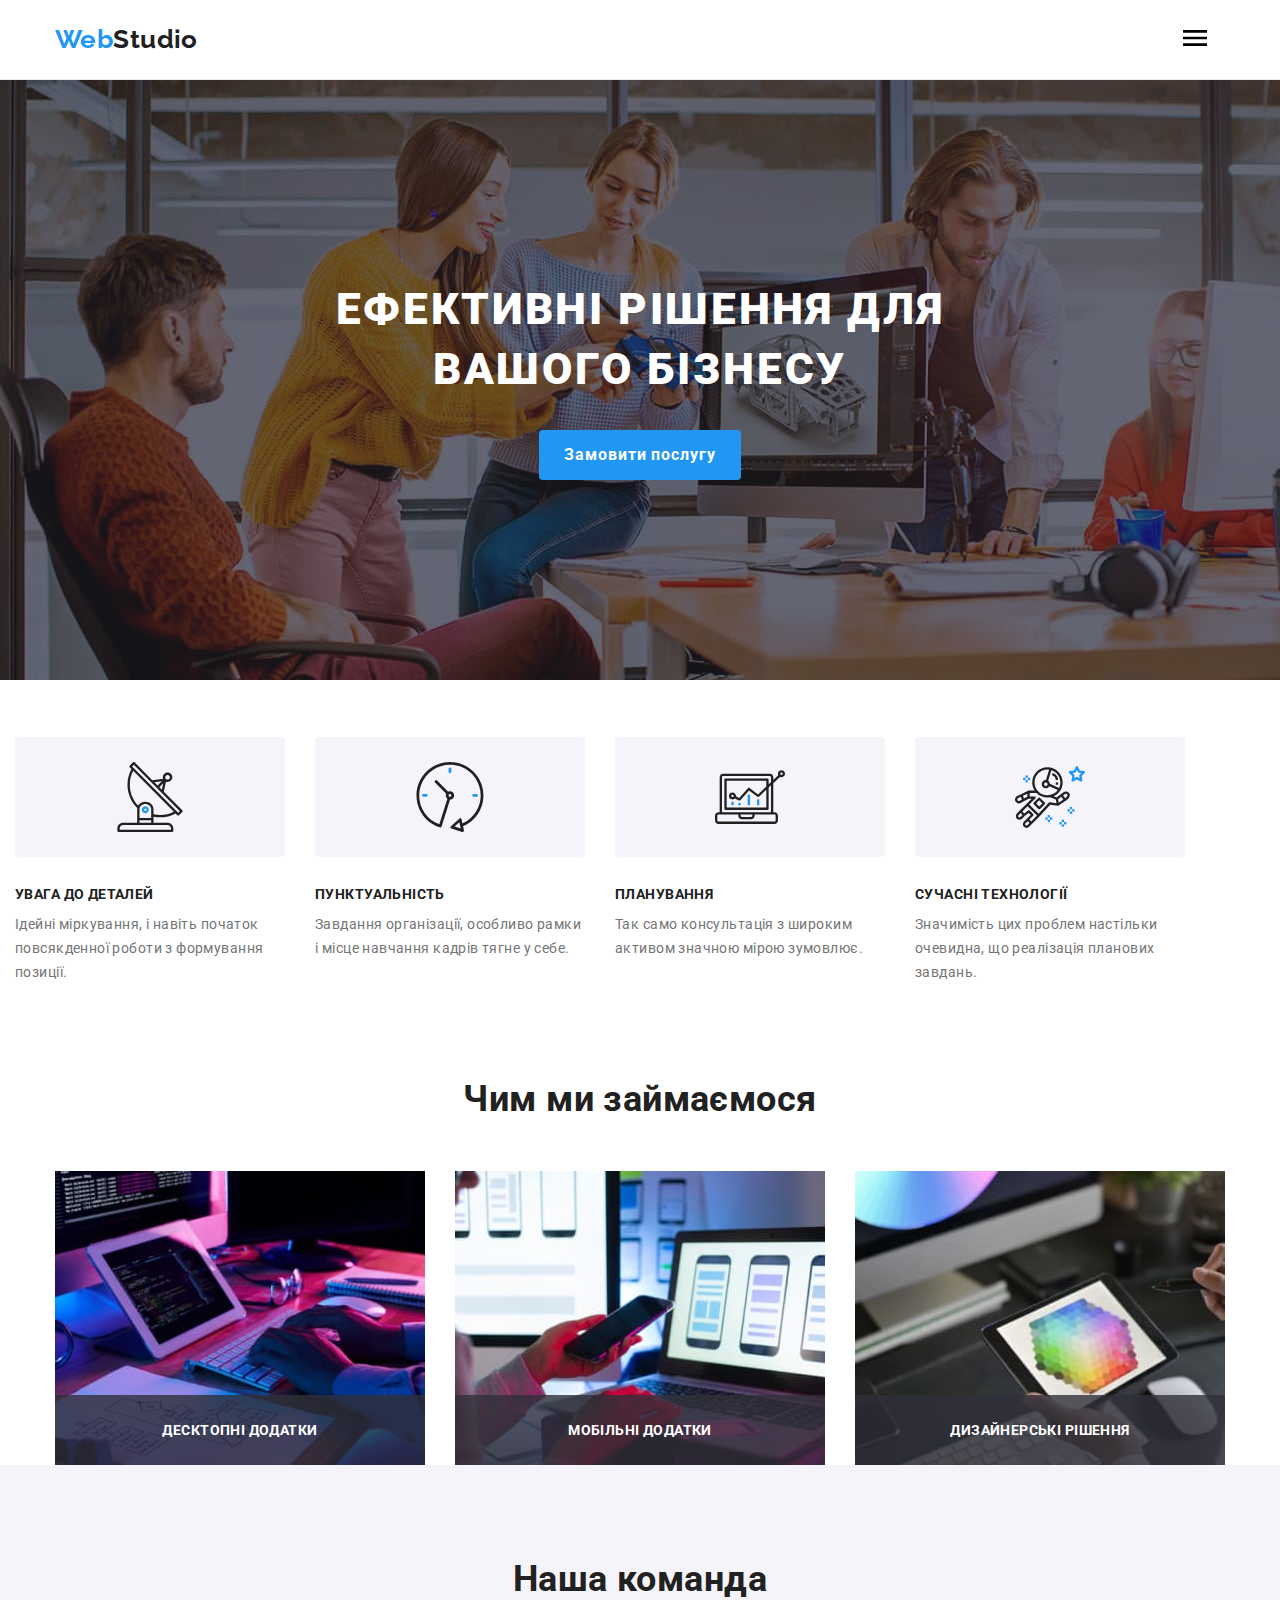
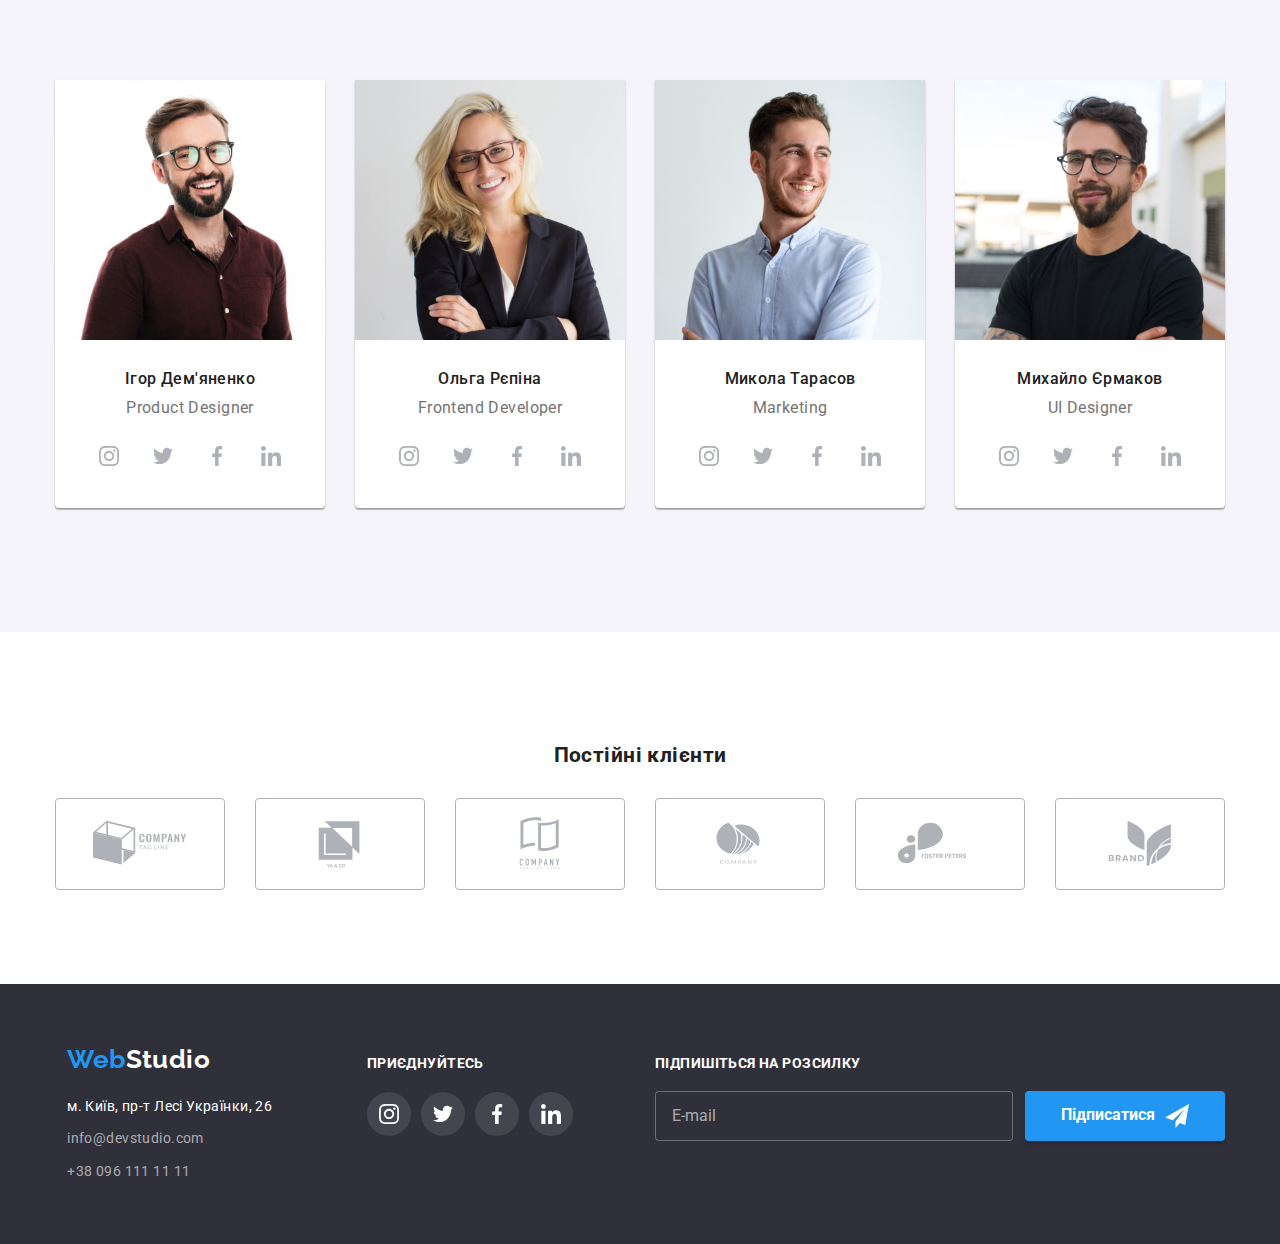
==== commit 46b6b843: "mobile_tablet_desktop_adaptation" ====
--- a/index.html
+++ b/index.html
@@ -19,11 +19,10 @@
   </head>
   <body>
     <!--header-->
-    <!-- <header class="header-page">
+    <header class="header-page">
       <div class="container">
         <a href="./index.html" class="logo header-logo"
-          ><span class="web-logo">Web</span>Studio</a
-        >
+          ><span class="web-logo">Web</span>Studio</a>
         <nav class="menu">
           <ul class="menu__list">
             <li class="menu__item">
@@ -54,24 +53,74 @@
               <svg class="header-contacts__icon header-contacts__icon--right" width="10" height="16">
                 <use href="./img/icons.svg#icon-smartphone"></use>
               </svg>
-              +38 096 111 11 11</a
-            >
+              +38 096 111 11 11</a>
           </li>
         </ul>
+        <button type="button" class="menu-button-open" data-menu-open>
+          <svg width="24" height="16">
+            <use href="./img/icons.svg#icon-menu_24px"></use>
+          </svg>
+        </button>
       </div>
-    </header> -->
+      <div class="mob-menu is-hidden" data-menu>
+      <button type="button" class="menu-button-close menu-button" data-menu-close>
+        <svg width="18.67" height="18.67">
+          <use href="./img/icons.svg#icon-close_24px"></use>
+        </svg>
+      </button>
+      <nav class="mob-menu__navigation">
+        <ul class="mob-menu__list">
+          <li class="mob-menu__item">
+            <a href="./index.html" class="mob-menu__link mob-menu__text menu__link">Студія</a>
+          </li>
+          <li class="mob-menu__item">
+            <a href="./portfolio.html" class="mob-menu__link mob-menu__text menu__link">Портфоліо</a>
+          </li>
+          <li class="mob-menu__item">
+            <a href="#" class="mob-menu__link mob-menu__text menu__link">Контакти</a>
+          </li>
+        </ul>
+      </nav>
+      <div class="mob-connect">
+      <ul class="mob-connect__list">
+        <li class="mob-connect__item">
+          <a href="tel:+380961111111" class="header-contacts__tel-design mob-connect__text">
+            +38 096 111 11 11</a>
+        </li>
+        <li class="mob-connect__item">
+          <a
+            href="mailto:info@devstudio.com"
+            class="header-contacts__mail-design mob-connect__text mob-connect__text--mail">
+            info@devstudio.com</a>
+        </li>
+      </ul>
+    </div>
+    <div class="mob-socnet">
+      <ul class="mob-socnet__list">
+        <li class="mob-socnet__item"> 
+        <a href="#" class="mob-socnet__text">Instagram</a></li>
+        <li class="mob-socnet__item">
+        <a href="#" class="mob-socnet__text">Twitter</a></li>
+        <li class="mob-socnet__item">
+        <a href="#" class="mob-socnet__text">Facebook</a></li>
+        <li class="mob-socnet__item">
+        <a href="#" class="mob-socnet__text">Linkedin</a></li>
+      </ul>
+      </div>
+      </div>
+    </header>
     <main>
       <!--section heroe-->
-      <!-- <section class="heroe-section">
+       <section class="heroe-section">
         <div class="heroe-section__container container">
           <h1 class="heroe-section__title">Ефективні рішення для вашого бізнесу</h1>
           <button type="button" class="heroe-section__button heroe-section__button--top" data-modal-open>
             Замовити послугу
           </button>
         </div>
-      </section> -->
+      </section>
       <!--Чим ми займаємося-->
-      <!-- <section class="properties">
+      <section class="properties">
         <div class="container">
           <h2 class="visual-hidden">Наші особливості</h2>
           <ul class="properties__list">
@@ -122,8 +171,8 @@
             </li>
           </ul>
         </div>
-      </section> -->
-      <!-- <section class="activity">
+      </section>
+      <section class="activity">
         <div class="container">
           <h2 class="activity__title activity__title--position">Чим ми займаємося</h2>
           <ul class="activity__list">
@@ -146,9 +195,9 @@
             </li>
           </ul>
         </div>
-      </section> -->
+      </section>
       <!--Команда-->
-      <!-- <section class="team-section">
+      <section class="team-section">
         <div class="container">
           <h2 class="team-section__title team-section__title--position">Наша команда</h2>
           <ul class="team__list">
@@ -302,9 +351,9 @@
             </li>
           </ul>
         </div>
-      </section>  -->
+      </section> 
       <!--Постійний клієнти-->
-      <!-- <section class="our-clients">
+      <section class="our-clients">
         <div class="container">
           <h2 class="our-clients_title our-clients_title--position">Постійні клієнти</h2>
           <ul class="our-clients__list">
@@ -352,7 +401,7 @@
             </li>
           </ul>
         </div>
-      </section> -->
+      </section>
     </main>
     <!--Футер-->
     <footer class="footer-design">
@@ -515,5 +564,6 @@
       </div>
     </div>
     <script src="./js/modal.js"></script>
+    <script src="./js/menu.js"></script>
   </body>
 </html>
--- a/css/main.min.css
+++ b/css/main.min.css
@@ -1 +1 @@
-:root{--color-one--: #ffffff;--color-two--: #2196f3;--color-three--: #212121;--color-four--: #757575;--color-five--: #f5f4fa}.checkbox-text span,.form-btn,.modal-button,.socials-section__link,.our-clients__link,.team-member__soc-link,.properties__icon,.header-contacts__mail-design,.header-contacts__tel-design,.header-contacts__item,.header-page .container,.menu__list{display:flex;align-items:center}.socials-section__title,.properties__title,.menu__text{font-size:14px;line-height:1.14}html{box-sizing:border-box}*,*::after,*::before{box-sizing:border-box}body{font-family:"Roboto",sans-serif;font-size:14px;letter-spacing:.03em;color:var(--color-three--);background-color:var(--color-one--);margin:0}ul{list-style:none;padding:0;margin:0}img{display:block;width:100%;max-width:100%;height:auto}.current-link{color:var(--color-two--)}.container{width:100%;margin-right:auto;margin-left:auto;padding-left:15px;padding-right:15px}@media screen and (min-width: 480px){.container{width:480px}}@media screen and (min-width: 768px){.container{width:768px}}@media screen and (min-width: 1200px){.container{width:1200px}}.header-page{height:80px;border-bottom:1px solid #ececec;padding-top:24px;padding-bottom:24px}.menu__text{font-weight:500;letter-spacing:.02em}.logo{font-family:Raleway,sans-serif;font-weight:700;font-size:26px;line-height:1.19;text-decoration:none}.footer-menu__logo,.web-logo{color:var(--color-one--)}.header-logo{color:var(--color-three--);margin-right:93px;align-items:center}.menu__item:not(:last-child){margin-right:50px}.header-page{-moz-column-gap:30px;column-gap:30px}.header-contacts__list{margin-left:auto}.header-page .header-contacts__list{display:flex;-moz-column-gap:50px;column-gap:50px}.header-contacts__item{background-color:rgba(0,0,0,0);justify-items:center;fill:currentColor}.header-contacts__item:hover,.header-contacts__item:focus{background-color:var(--color-one--);fill:var(--color-two--)}.header-contacts__icon--right{margin-right:10px}.link-design{color:var(--color-four--);text-decoration:none;transition:background-color 250ms cubic-bezier(0.4, 0, 0.2, 1)}.menu__link{color:var(--color-three--);display:block;text-decoration:none;position:relative;transition:background-color 250ms cubic-bezier(0.4, 0, 0.2, 1)}.menu__link.current-link::after{content:"";display:block;width:100%;height:4px;border-radius:2px;background-color:var(--color-two--);position:absolute;left:0;bottom:-33px}.menu__link:hover,.menu__link:focus,.web-logo,.link-design:hover,.link-design:focus,.mail-design:hover,.mail-design:focus,.tel-design:hover,.tel-design:focus{color:var(--color-two--)}.mail-design,.tel-design{color:var(--color-four--)}.heroe-section{height:400px;background-image:linear-gradient(rgba(47, 48, 58, 0.4), rgba(47, 48, 58, 0.4)),url(../img/hero-bg.jpg);background-color:#c4c4c4;padding:118px 0px;text-align:center;margin-left:auto;margin-right:auto}@media screen and (min-width: 1200px){.heroe-section{height:600px;padding:200px 0px}}.heroe-section__title{font-weight:900;font-size:26px;line-height:1.61;letter-spacing:.06em;text-transform:uppercase;color:var(--color-one--);display:inline-block;margin:0}@media screen and (min-width: 1200px){.heroe-section__title{font-size:44px;line-height:1.36}}.heroe-section__button{font-family:inherit;font-weight:700;font-size:16px;line-height:1.87;letter-spacing:.06em;color:var(--color-one--);background-color:var(--color-two--);cursor:pointer;border-radius:4px;border:rgba(0,0,0,0);padding:10px 25px;display:inline-block;text-align:center;transition:background-color 250ms cubic-bezier(0.4, 0, 0.2, 1)}.heroe-section__button--top{margin-top:30px}.heroe-section__button:hover,.heroe-section__button:focus{background-color:#188ce8;box-shadow:0px 4px 4px rgba(0,0,0,.25)}@media screen and (min-width: 768px){.heroe-section__container{width:390px}}@media screen and (min-width: 1200px){.heroe-section__container{width:696px}}.visual-hidden{position:absolute;white-space:nowrap;width:1px;height:1px;overflow:hidden;border:0;padding:0;clip:rect(0 0 0 0);-webkit-clip-path:inset(50%);clip-path:inset(50%);margin:-1px}.activity__title{font-family:inherit;font-weight:700;font-size:36px;line-height:1.16}.activity__title--position{margin-top:0;margin-bottom:50px;text-align:center}.properties{padding:60px 0px}@media screen and (min-width: 1200px){.properties{padding-top:57px;padding-bottom:94px}}@media screen and (min-width: 480px){.properties__list{display:block}}@media screen and (min-width: 768px){.properties__list{display:flex;flex-wrap:wrap;-moz-column-gap:30px;column-gap:30px}}@media screen and (min-width: 1200px){.properties__list{display:flex;-moz-column-gap:30px;column-gap:30px}}@media screen and (min-width: 480px){.properties__list .properties__item{width:100%;margin-top:30px}}@media screen and (min-width: 768px){.properties__list .properties__item{width:calc((100% - 30px)/2);margin-top:0px}}@media screen and (min-width: 1200px){.properties__list .properties__item{width:calc((100% - 90px)/4);justify-content:center}}.properties__title{font-weight:700;text-transform:uppercase}@media screen and (min-width: 480px){.properties__title{margin-top:0px;text-align:center}}@media screen and (min-width: 768px){.properties__title{text-align:left}}.properties__title--down-position{margin-bottom:10px}.properties__text{font-weight:400;font-size:14px;line-height:1.71;color:var(--color-four--);margin-top:0;margin-bottom:0px}.properties__icon{margin-bottom:30px;background-color:#f5f4fa;border-radius:4px;margin-left:auto;margin-right:auto;justify-content:center;height:120px}@media screen and (min-width: 480px){.properties{width:450px}}@media screen and (min-width: 768px){.properties{width:354px}}@media screen and (min-width: 1200px){.properties{width:270px}}@media screen and (min-width: 480px){.properties__item:first-child{margin-top:0px}}@media screen and (min-width: 768px){.properties__item:nth-child(n+3){margin-top:30px}}.activity{visibility:hidden;padding-bottom:94px}@media screen and (min-width: 768px){.activity{visibility:hidden}}@media screen and (min-width: 1200px){.activity{visibility:visible}}.activity__list{display:flex;-moz-column-gap:30px;column-gap:30px;flex-direction:row}.activity__text{display:flex;font-family:inherit;font-size:14px;font-weight:700;text-transform:uppercase;line-height:1.17;color:var(--color-one--);background-color:rgba(47,48,58,.8);height:70px;width:100%;margin:0;padding-top:27px;padding-bottom:27px;justify-content:center;position:absolute;bottom:0;right:0}.activity__item{width:calc((100% - 60px)/3);position:relative}.team-section{background-color:var(--color-five--);padding-bottom:60px;padding-top:60px}@media screen and (min-width: 1200px){.team-section{padding-bottom:94px;padding-top:94px}}.team-section__title{font-family:inherit;font-weight:700;font-size:28px;line-height:1.17;margin-bottom:0px}@media screen and (min-width: 1200px){.team-section__title{font-size:36px;line-height:1.16}}.team-section__title--position{margin-top:0;text-align:center}@media screen and (min-width: 1200px){.team-section__title--position{margin-bottom:50px}}@media screen and (min-width: 480px){.team__list{display:block}}@media screen and (min-width: 768px){.team__list{display:flex;flex-wrap:wrap;-moz-column-gap:30px;column-gap:30px}}@media screen and (min-width: 1200px){.team__list{display:flex;-moz-column-gap:30px;column-gap:30px}}.team__item{background-color:#fff}@media screen and (min-width: 480px){.team__item{width:100%;margin-top:30px}}@media screen and (min-width: 768px){.team__item{width:calc((100% - 30px)/2);margin-top:30px}}@media screen and (min-width: 1200px){.team__item{width:calc((100% - 90px)/4);justify-content:center;border-bottom-left-radius:4px;border-bottom-right-radius:4px;box-shadow:0px 1px 3px rgba(0,0,0,.12),0px 1px 1px rgba(0,0,0,.14),0px 2px 1px rgba(0,0,0,.2)}}.team-member{padding-top:30px;padding-bottom:24px}@media screen and (min-width: 1200px){.team-member{padding-bottom:30px}}.team-member__soc-list{display:flex;justify-content:center;gap:10px}.team-member__soc-icon{fill:#afb1b8;transition:fill 250ms cubic-bezier(0.4, 0, 0.2, 1)}.team-member__soc-link{width:44px;height:44px;border-radius:50%;background-color:rgba(0,0,0,0);justify-content:center;transition:background-color 250ms cubic-bezier(0.4, 0, 0.2, 1),fill 250ms cubic-bezier(0.4, 0, 0.2, 1)}.team-member__soc-link:hover,.team-member__soc-link:focus{background-color:var(--color-two--)}.team-member__soc-link:hover .team-member__soc-icon,.team-member__soc-link:focus .team-member__soc-icon{fill:#fff}.team-member__name{font-weight:500;font-size:16px;line-height:1.18;margin-top:0;text-align:center}.team-member__name--bottom{margin-bottom:10px}.team-member__position{font-size:16px;line-height:1.18;color:var(--color-four--);margin:0;text-align:center}.team-member__position--bottom{margin-bottom:16px}.our-clients{padding-top:60px;padding-bottom:60px;text-align:center}@media screen and (min-width: 1200px){.our-clients{padding-top:94px;padding-bottom:94px}}.our-clients .our-clients__title{display:block;font-family:inherit;font-weight:700;font-size:28px;line-height:1.17;margin-bottom:0px;margin-top:0px}@media screen and (min-width: 1200px){.our-clients .our-clients__title{font-size:36px;line-height:1.16}}.our-clients__title--position{margin-top:0;text-align:center}@media screen and (min-width: 1200px){.our-clients__title--position{margin-bottom:50px}}.our-clients__list{display:flex;flex-wrap:wrap;-moz-column-gap:30px;column-gap:30px;justify-content:center;margin-top:30px}@media screen and (min-width: 1200px){.our-clients__list{display:flex;-moz-column-gap:30px;column-gap:30px}}@media screen and (min-width: 480px){.our-clients__item{width:calc((100% - 30px)/2);margin-bottom:30px}}@media screen and (min-width: 768px){.our-clients__item{width:calc((100% - 60px)/3)}}@media screen and (min-width: 1200px){.our-clients__item{width:170px}}.properties__item:nth-child(n+5){margin-bottom:0px}.our-clients__link{border:1px solid #afb1b8;border-radius:4px;width:100%;height:92px;justify-content:center;fill:#afb1b8;transition:background-color 250ms cubic-bezier(0.4, 0, 0.2, 1),fill 250ms cubic-bezier(0.4, 0, 0.2, 1),border 250ms cubic-bezier(0.4, 0, 0.2, 1)}.our-clients__link:hover,.our-clients__link:focus{fill:var(--color-two--);border:1px solid var(--color-two--)}.footer-design{background-color:#2f303a;padding-top:60px;padding-bottom:60px}.footer-section{display:block;text-align:center}@media screen and (min-width: 1200px){.footer-section{display:flex;align-items:cente;align-items:baseline;gap:70px}}@media screen and (min-width: 768px){.footer-design__tablet{display:flex;align-items:baseline;justify-content:space-around}}@media screen and (min-width: 1200px){.footer-design__tablet{display:flex;width:100%;gap:70px}}@media screen and (min-width: 1200px){.footer-menu{text-align:left}}.footer-address__item:not(:last-child){margin-top:0px;margin-bottom:9px}.footer-address--top{margin-top:20px}.footer-address__contacts{font-family:inherit;font-size:14px;line-height:1.71;display:inline-block}.footer-address__street{color:var(--color-one--);font-style:normal;transition:color 250ms cubic-bezier(0.4, 0, 0.2, 1)}.footer-address__mail,.footer-address__tel{font-family:inherit;font-style:normal;font-size:14px;line-height:1.71;color:rgba(255,255,255,.6);transition:color 250ms cubic-bezier(0.4, 0, 0.2, 1)}.footer-address--decoration{text-decoration:none}.footer-address__mail:hover,.footer-address__mail:focus,.footer-address__tel:hover,.footer-address__tel:focus,.footer-address__street:hover,.footer-address__street:focus{color:var(--color-two--)}.socials-section{width:100%;text-align:center;margin-top:60px}@media screen and (min-width: 768px){.socials-section{margin-top:0px;width:206px}}@media screen and (min-width: 1200px){.socials-section{width:206px;margin-top:0px}}.socials-section__title{font-family:inherit;font-weight:700;color:var(--color-one--);text-transform:uppercase;justify-content:center;margin-top:0;margin-bottom:0}@media screen and (min-width: 1200px){.socials-section__title{text-align:left;font-family:inherit;font-weight:700;font-size:14px;line-height:1.14;color:var(--color-one--);text-transform:uppercase;justify-content:center;margin-top:0;margin-bottom:0}}.socials-section__list{display:flex;justify-content:center;-moz-column-gap:10px;column-gap:10px;margin-top:20px}.socials-section__icon{fill:var(--color-one--)}.socials-section__link{width:44px;height:44px;border-radius:50%;background-color:rgba(255,255,255,.1);justify-content:center;transition:background-color 250ms cubic-bezier(0.4, 0, 0.2, 1),fill 250ms cubic-bezier(0.4, 0, 0.2, 1)}.socials-section__link:hover,.socials-section__link:focus{background-color:var(--color-two--)}.socials-section__link:hover .socials-section__icon,.socials-section__link:focus .socials-section__icon{fill:#fff}.footer-subscr{margin-top:60px}@media screen and (min-width: 1200px){.footer-subscr{margin-top:0px}}.footer-subscr__form{display:block}@media screen and (min-width: 1200px){.footer-subscr__form{display:flex;width:570px}}.footer-subscr__form--top{margin-top:20px}.footer-subscr__title{font-size:14px;font-weight:700;color:var(--color-one--);margin-top:0;margin-bottom:0px;text-transform:uppercase}@media screen and (min-width: 1200px){.footer-subscr__title{text-align:left}}.footer-subscr__text{width:100%;width:358px;height:50px;color:var(--color-one--);background-color:#2f303a;border:1px solid rgba(255,255,255,.3);border-radius:4px;padding-left:16px;padding-top:15px;padding-bottom:15px}@media screen and (min-width: 1200px){.footer-subscr__text{display:block;width:358px;height:50px;color:var(--color-one--);background-color:#2f303a;border:1px solid rgba(255,255,255,.3);border-radius:4px;padding-left:16px;padding-top:15px;padding-bottom:15px}}.footer-subscr__text--right{margin-right:12px}.footer-subscr__text:focus{border:1px solid var(--color-two--);outline:rgba(0,0,0,0)}.footer-subscr__text::-moz-placeholder{font-size:16px;color:rgba(255,255,255,.6)}.footer-subscr__text:-ms-input-placeholder{font-size:16px;color:rgba(255,255,255,.6)}.footer-subscr__text::placeholder{font-size:16px;color:rgba(255,255,255,.6)}.footer-subscr__icon--left{margin-left:10px}.footer-subscr__btn{display:block;align-items:center;width:200px;height:50px;background-color:var(--color-two--);color:var(--color-one--);fill:currentColor;font-size:16px;font-weight:700;border-radius:4px;box-shadow:0px 4px 4px rgba(0,0,0,.15);border-color:rgba(0,0,0,0);justify-content:center;padding-left:6px;cursor:pointer;margin-left:auto;margin-right:auto;margin-top:20px}@media screen and (min-width: 1200px){.footer-subscr__btn{display:flex;align-items:center;width:200px;height:50px;background-color:var(--color-two--);color:var(--color-one--);fill:currentColor;font-size:16px;font-weight:700;border-radius:4px;box-shadow:0px 4px 4px rgba(0,0,0,.15);border-color:rgba(0,0,0,0);justify-content:center;padding-left:6px;cursor:pointer;margin-top:0px}}.backdrop{width:100%;height:100%;top:0;background-color:rgba(0,0,0,.2);position:fixed;transition:opacity 500ms cubic-bezier(0.25, 0.46, 0.45, 0.94),visibility 500ms}.btn-design{font-family:inherit;font-size:16px;line-height:1.62;font-weight:500;background:var(--color-five--);color:var(--color-three--);cursor:pointer;border-radius:4px;border-color:rgba(0,0,0,0);padding:6px 22px;display:inline-block;text-align:center;box-shadow:0px 4px 4px rgba(0,0,0,.25);transition:color 250ms cubic-bezier(0.4, 0, 0.2, 1),background-color 250ms cubic-bezier(0.4, 0, 0.2, 1),box-shadow 250ms cubic-bezier(0.4, 0, 0.2, 1),border-radius 250ms cubic-bezier(0.4, 0, 0.2, 1)}.btn-design:hover,.btn-design:focus{color:var(--color-one--);background-color:var(--color-two--);box-shadow:0px 3px 1px rgba(0,0,0,.1),0px 1px 2px rgba(0,0,0,.08),0px 2px 2px rgba(0,0,0,.12);border-radius:4px}.work-filtr{padding-top:60px;padding-bottom:60px}@media screen and (min-width: 1200px){.work-filtr{padding-top:83px;padding-bottom:105px}}@media screen and (min-width: 480px){.work-filtr__list{display:flex;flex-wrap:wrap;gap:8px 15px;margin-bottom:40px;flex-direction:row}}@media screen and (min-width: 768px){.work-filtr__list{display:flex;justify-content:center;margin-bottom:30px;-moz-column-gap:8px;column-gap:8px}}@media screen and (min-width: 1200px){.work-filtr__list{display:flex;justify-content:center;margin-bottom:50px;-moz-column-gap:8px;column-gap:8px}}@media screen and (min-width: 480px){.project-example__list{display:block;width:100%}}@media screen and (min-width: 768px){.project-example__list{display:flex;flex-wrap:wrap;-moz-column-gap:30px;column-gap:30px;flex-grow:1}}@media screen and (min-width: 1200px){.project-example__list{display:flex;-moz-column-gap:30px;column-gap:30px}}.project-example__link{display:flex;height:100%;flex-direction:column}.project-example__link:hover .project-slider__text,.project-example__link:focus .project-slider__text{transform:translateY(0)}@media screen and (min-width: 480px){.project-example__item{width:100%;margin-bottom:30px}}@media screen and (min-width: 768px){.project-example__item{width:calc((100% - 30px)/2);margin-bottom:30px}}@media screen and (min-width: 1200px){.project-example__item{width:calc((100% - 60px)/3);margin-bottom:30px}.project-example__item:hover,.project-example__item:focus .project-slider__text{box-shadow:0px 1px 1px rgba(0,0,0,.12),0px 4px 4px rgba(0,0,0,.06),1x 4px 6px rgba(0,0,0,.16)}}.project-example__item .project-slider{position:relative;overflow:hidden}.project-example__item .project-slider__text{font-family:inherit;position:absolute;display:block;top:0;left:0;font-size:18px;font-weight:400;line-height:1.55;background-color:var(--color-two--);color:var(--color-one--);margin:0;height:100%;padding:63px 24px;transform:translateY(100%);transition:transform 300ms cubic-bezier(0.4, 0, 0.2, 1)}.project-example__item .text-border{border-right:1px solid #ececec;border-left:1px solid #ececec;border-bottom:1px solid #ececec;padding:20px 24px;flex-grow:1}.project-example__item .project-text{font-size:16px;line-height:1.8;color:var(--color-four--);margin-top:0;margin-bottom:0}.project-example__item .project-title{font-weight:700;font-size:18px;line-height:2;letter-spacing:.06em;color:var(--color-three--);margin-bottom:4px;margin-top:0}.project-example__item a{text-decoration:none}.modal-window{width:528px;background-color:var(--color-one--);border-radius:4px;position:absolute;top:50%;left:50%;transform:translate(-50%, -50%) scale(1) rotate(0);transition:transform 400ms linear,height 500ms linear;padding:40px}.backdrop.is-hidden .modal-window{transform:translate(-50%, -50%) scale(0) rotate(-180deg);transition:transform 400ms linear}.modal-button{justify-content:center;position:absolute;top:8px;right:8px;height:30px;width:30px;border-radius:50%;background-color:var(--color-one--);border:1px solid rgba(0,0,0,.1);box-shadow:0px 1px 3px rgba(0,0,0,.12),0px 1px 1px rgba(0,0,0,.14),0px 2px 1px rgba(0,0,0,.2)}.modal-button:hover,.modal-button:focus{fill:var(--color-two--)}.modal-icon{transition:fill 250ms cubic-bezier(0.4, 0, 0.2, 1)}.is-hidden{opacity:0;visibility:hidden;pointer-events:none}.modal-title{font-weight:700;font-size:20px;color:var(--color-three--);display:block;text-align:center;margin-bottom:12px;margin-top:0}.input-form{display:block;width:100%;height:40px;border-radius:4px;border:1px solid rgba(33,33,33,.2);font-size:12px;padding-left:42px;transition:border 250ms cubic-bezier(0.4, 0, 0.2, 1)}.input-form:focus{border:1px solid var(--color-two--);outline:rgba(0,0,0,0)}.input-form:focus+.input-icon{fill:var(--color-two--)}.input-title{display:block;font-size:12px;color:var(--color-four--);margin-bottom:4px}.input-form-comment{display:block;font-size:12px;color:var(--color-four--);height:120px;width:100%;border-radius:4px;border:1px solid rgba(33,33,33,.2);margin-bottom:20px;padding:12px 16px;transition:border 250ms cubic-bezier(0.4, 0, 0.2, 1)}.input-form-comment:focus{border:1px solid var(--color-two--);outline:rgba(0,0,0,0)}.input-form-comment::-moz-placeholder{display:block;font-size:12px;color:rgba(117,117,117,.5)}.input-form-comment:-ms-input-placeholder{display:block;font-size:12px;color:rgba(117,117,117,.5)}.input-form-comment::placeholder{display:block;font-size:12px;color:rgba(117,117,117,.5)}.form-btn{color:var(--color-one--);font-size:16px;background-color:var(--color-two--);letter-spacing:.06em;justify-content:center;border-color:rgba(0,0,0,0);border-radius:4px;box-shadow:0px 4px 4px rgba(0,0,0,.25);width:200px;height:50px;margin-left:auto;margin-right:auto;cursor:pointer;transition:background-color 250ms cubic-bezier(0.4, 0, 0.2, 1),box-shadow 250ms cubic-bezier(0.4, 0, 0.2, 1),border-radius 250ms cubic-bezier(0.4, 0, 0.2, 1)}.form-btn:hover,.form-btn:focus{background-color:#188ce8;box-shadow:0px 4px 4px rgba(0,0,0,.15)}.input-field{align-items:center}.input-field:not(:last-of-type){margin-bottom:10px;position:relative}.input-field:last-of-type{margin-bottom:30px}.input-wrap{position:relative}.input-icon{position:absolute;left:12px;top:50%;transform:translateY(-50%);transition:fill 250ms cubic-bezier(0.4, 0, 0.2, 1)}.checkbox-text{font-size:14px;color:var(--color-four--);display:flex;justify-content:center}.checkbox-text span{width:16px;height:15px;border:2px solid var(--color-three--);border-radius:3px;margin-right:7px;justify-content:center;transition:background-color 250ms cubic-bezier(0.4, 0, 0.2, 1)}.checkbox-text .agr-cond{text-decoration:underline;color:var(--color-two--);display:flex;padding-left:2px}.agr-cond:visited{color:var(--color-two--)}.input-check{-webkit-appearance:none;-moz-appearance:none;appearance:none;transition:fill 250ms cubic-bezier(0.4, 0, 0.2, 1),border-color 250ms cubic-bezier(0.4, 0, 0.2, 1)}.input-check:checked+.checkbox-text span{background-color:var(--color-two--);filter:drop-shadow(0px 4px 4px rgba(0, 0, 0, 0.25));border:none}.input-check:checked+.checkbox-text .check-icon{fill:var(--color-one--)}.check-icon{fill:rgba(0,0,0,0);transition:fill 250ms cubic-bezier(0.4, 0, 0.2, 1)}.input-check:hover+.checkbox-text span{fill:var(--color-one--);border-color:var(--color-two--)}/*# sourceMappingURL=main.min.css.map */+:root{--color-one--: #ffffff;--color-two--: #2196f3;--color-three--: #212121;--color-four--: #757575;--color-five--: #f5f4fa}.form-btn,.modal-button,.socials-section__link,.our-clients__link,.team-member__soc-link,.properties__icon,.header-contacts__mail-design,.header-contacts__tel-design,.header-contacts__item,.header-page .container,.menu__list{display:flex;align-items:center}.socials-section__title,.properties__title,.menu__text{font-size:14px;line-height:1.14}html{box-sizing:border-box}*,*::after,*::before{box-sizing:border-box}body{font-family:"Roboto",sans-serif;font-size:14px;letter-spacing:.03em;color:var(--color-three--);background-color:var(--color-one--);margin:0}ul{list-style:none;padding:0;margin:0}img{display:block;width:100%;max-width:100%;height:auto}.current-link{color:var(--color-two--)}.container{width:100%;margin-right:auto;margin-left:auto;padding-left:15px;padding-right:15px}@media screen and (min-width: 480px){.container{width:480px}}@media screen and (min-width: 768px){.container{width:768px}}@media screen and (min-width: 1200px){.container{width:1200px}}.header-page{height:80px;border-bottom:1px solid #ececec;padding-top:24px;padding-bottom:24px}.menu{display:none}.menu-button-open{margin-left:auto}.menu__text{font-weight:500;letter-spacing:.02em}.logo{font-family:Raleway,sans-serif;font-weight:700;font-size:26px;line-height:1.19;text-decoration:none}.footer-menu__logo,.web-logo{color:var(--color-one--)}.header-logo{color:var(--color-three--);margin-right:93px;align-items:center}.menu__item:not(:last-child){margin-right:50px}.header-page{-moz-column-gap:30px;column-gap:30px}.header-contacts__list{margin-left:auto;display:none}.header-page .header-contacts__list{display:flex;-moz-column-gap:50px;column-gap:50px}.header-page .header-contacts__list{display:none}.header-contacts__item{background-color:rgba(0,0,0,0);justify-items:center;fill:currentColor}.header-contacts__item:hover,.header-contacts__item:focus{background-color:var(--color-one--);fill:var(--color-two--)}.header-contacts__icon--right{margin-right:10px}.mob-menu{position:fixed;background-color:#fff;top:0;left:0;z-index:1;width:100vw;height:100vh;padding-top:21px;padding-left:40px;padding-bottom:48px}.menu-button-open{display:block;margin-left:auto;background-color:#fff;margin-right:10px;border-color:rgba(0,0,0,0)}.menu-button-close{display:block;margin-left:auto;margin-right:10px;background-color:#fff;border-color:rgba(0,0,0,0)}.mob-menu__navigation{display:block}.mob-menu__list{font-size:40px;font-weight:500;line-height:1.17;color:var(--color-three--);margin-bottom:302px}.mob-menu__item:not(:last-child){margin-bottom:35px}.mob-connect{display:block;margin-bottom:64px}.mob-connect__item:not(:last-child){margin-bottom:32px}.mob-connect__text{font-size:34px;font-weight:500;line-height:1.17;color:var(--color-two--);text-decoration:none}.mob-connect__text--mail{font-size:24px;font-weight:500;line-height:1.17;text-decoration:none;color:var(--color-four--)}.mob-socnet{display:flex}.mob-socnet__text{font-size:18px;font-weight:500;line-height:1.2;color:var(--color-two--);text-decoration:none}.mob-socnet__list{display:inline-flex;margin-right:83px;gap:20px}.mob-socnet__item:not(:last-child){border-right:1px solid rgba(33,33,33,.2);padding-right:10px}.link-design{color:var(--color-four--);text-decoration:none;transition:background-color 250ms cubic-bezier(0.4, 0, 0.2, 1)}.menu__link{color:var(--color-three--);display:block;text-decoration:none;position:relative;transition:background-color 250ms cubic-bezier(0.4, 0, 0.2, 1)}.menu__link.current-link::after{content:"";display:block;width:100%;height:4px;border-radius:2px;background-color:var(--color-two--);position:absolute;left:0;bottom:-33px}.menu__link:hover,.menu__link:focus,.web-logo,.link-design:hover,.link-design:focus,.mail-design:hover,.mail-design:focus,.tel-design:hover,.tel-design:focus{color:var(--color-two--)}.mail-design,.tel-design{color:var(--color-four--)}.heroe-section{height:400px;background-image:linear-gradient(rgba(47, 48, 58, 0.4), rgba(47, 48, 58, 0.4)),url(../img/hero-bg.jpg);background-color:#c4c4c4;padding:118px 0px;text-align:center;margin-left:auto;margin-right:auto}@media screen and (min-width: 1200px){.heroe-section{height:600px;padding:200px 0px}}.heroe-section__title{font-weight:900;font-size:26px;line-height:1.61;letter-spacing:.06em;text-transform:uppercase;color:var(--color-one--);display:inline-block;margin:0}@media screen and (min-width: 1200px){.heroe-section__title{font-size:44px;line-height:1.36}}.heroe-section__button{font-family:inherit;font-weight:700;font-size:16px;line-height:1.87;letter-spacing:.06em;color:var(--color-one--);background-color:var(--color-two--);cursor:pointer;border-radius:4px;border:rgba(0,0,0,0);padding:10px 25px;display:inline-block;text-align:center;transition:background-color 250ms cubic-bezier(0.4, 0, 0.2, 1)}.heroe-section__button--top{margin-top:30px}.heroe-section__button:hover,.heroe-section__button:focus{background-color:#188ce8;box-shadow:0px 4px 4px rgba(0,0,0,.25)}@media screen and (min-width: 768px){.heroe-section__container{width:390px}}@media screen and (min-width: 1200px){.heroe-section__container{width:696px}}.visual-hidden{position:absolute;white-space:nowrap;width:1px;height:1px;overflow:hidden;border:0;padding:0;clip:rect(0 0 0 0);-webkit-clip-path:inset(50%);clip-path:inset(50%);margin:-1px}.activity__title{font-family:inherit;font-weight:700;font-size:36px;line-height:1.16}.activity__title--position{margin-top:0;margin-bottom:50px;text-align:center}.properties{padding:60px 0px}@media screen and (min-width: 1200px){.properties{padding-top:57px;padding-bottom:94px}}@media screen and (min-width: 480px){.properties__list{display:block}}@media screen and (min-width: 768px){.properties__list{display:flex;flex-wrap:wrap;-moz-column-gap:30px;column-gap:30px}}@media screen and (min-width: 1200px){.properties__list{display:flex;-moz-column-gap:30px;column-gap:30px}}@media screen and (min-width: 480px){.properties__list .properties__item{width:100%;margin-top:30px}}@media screen and (min-width: 768px){.properties__list .properties__item{width:calc((100% - 30px)/2);margin-top:0px}}@media screen and (min-width: 1200px){.properties__list .properties__item{width:calc((100% - 90px)/4);justify-content:center}}.properties__title{font-weight:700;text-transform:uppercase}@media screen and (min-width: 480px){.properties__title{margin-top:0px;text-align:center}}@media screen and (min-width: 768px){.properties__title{text-align:left}}.properties__title--down-position{margin-bottom:10px}.properties__text{font-weight:400;font-size:14px;line-height:1.71;color:var(--color-four--);margin-top:0;margin-bottom:0px}.properties__icon{margin-bottom:30px;background-color:#f5f4fa;border-radius:4px;margin-left:auto;margin-right:auto;justify-content:center;height:120px}@media screen and (min-width: 480px){.properties{width:450px}}@media screen and (min-width: 768px){.properties{width:354px}}@media screen and (min-width: 1200px){.properties{width:270px}}@media screen and (min-width: 480px){.properties__item:first-child{margin-top:0px}}@media screen and (min-width: 768px){.properties__item:nth-child(n+3){margin-top:30px}}@media screen and (min-width: 1200px){.properties__item:nth-child(n+3){margin-top:0px}}.activity{display:none;padding-bottom:0px}@media screen and (min-width: 768px){.activity{display:flex}}@media screen and (min-width: 1200px){.activity{display:flex}}.activity__list{display:flex;-moz-column-gap:30px;column-gap:30px;flex-direction:row}.activity__text{display:flex;font-family:inherit;font-size:14px;font-weight:700;text-transform:uppercase;line-height:1.17;color:var(--color-one--);background-color:rgba(47,48,58,.8);height:70px;width:100%;margin:0;padding-top:27px;padding-bottom:27px;justify-content:center;position:absolute;bottom:0;right:0}.activity__item{width:calc((100% - 60px)/3);position:relative}.team-section{background-color:var(--color-five--);padding-bottom:60px;padding-top:60px}@media screen and (min-width: 1200px){.team-section{padding-bottom:94px;padding-top:94px}}.team-section__title{font-family:inherit;font-weight:700;font-size:28px;line-height:1.17;margin-bottom:30px}@media screen and (min-width: 1200px){.team-section__title{font-size:36px;line-height:1.16}}.team-section__title--position{margin-top:0;text-align:center}@media screen and (min-width: 1200px){.team-section__title--position{margin-bottom:50px}}@media screen and (min-width: 480px){.team__list{display:block}}@media screen and (min-width: 768px){.team__list{display:flex;flex-wrap:wrap;-moz-column-gap:30px;column-gap:30px}}@media screen and (min-width: 1200px){.team__list{display:flex;-moz-column-gap:30px;column-gap:30px}}.team__item{background-color:#fff;margin-bottom:30px}@media screen and (min-width: 768px){.team__item{width:calc((100% - 30px)/2);margin-top:30px}}@media screen and (min-width: 1200px){.team__item{width:calc((100% - 90px)/4);justify-content:center;border-bottom-left-radius:4px;border-bottom-right-radius:4px;box-shadow:0px 1px 3px rgba(0,0,0,.12),0px 1px 1px rgba(0,0,0,.14),0px 2px 1px rgba(0,0,0,.2)}}.team-member{padding-top:30px;padding-bottom:24px}@media screen and (min-width: 1200px){.team-member{padding-bottom:30px}}.team-member__soc-list{display:flex;justify-content:center;gap:10px}.team-member__soc-icon{fill:#afb1b8;transition:fill 250ms cubic-bezier(0.4, 0, 0.2, 1)}.team-member__soc-link{width:44px;height:44px;border-radius:50%;background-color:rgba(0,0,0,0);justify-content:center;transition:background-color 250ms cubic-bezier(0.4, 0, 0.2, 1),fill 250ms cubic-bezier(0.4, 0, 0.2, 1)}.team-member__soc-link:hover,.team-member__soc-link:focus{background-color:var(--color-two--)}.team-member__soc-link:hover .team-member__soc-icon,.team-member__soc-link:focus .team-member__soc-icon{fill:#fff}.team-member__name{font-weight:500;font-size:16px;line-height:1.18;margin-top:0;text-align:center}.team-member__name--bottom{margin-bottom:10px}.team-member__position{font-size:16px;line-height:1.18;color:var(--color-four--);margin:0;text-align:center}.team-member__position--bottom{margin-bottom:16px}.our-clients{padding-top:60px;padding-bottom:60px;text-align:center}@media screen and (min-width: 1200px){.our-clients{padding-top:94px;padding-bottom:94px}}.our-clients .our-clients__title{display:block;font-family:inherit;font-weight:700;font-size:28px;line-height:1.17;margin-bottom:0px;margin-top:0px}@media screen and (min-width: 1200px){.our-clients .our-clients__title{font-size:36px;line-height:1.16}}.our-clients .our-clients__title--position{text-align:center}@media screen and (min-width: 1200px){.our-clients .our-clients__title--position{margin-bottom:50px}}.our-clients__list{display:flex;flex-wrap:wrap;-moz-column-gap:30px;column-gap:30px;justify-content:center;margin-top:30px}@media screen and (min-width: 1200px){.our-clients__list{display:flex;-moz-column-gap:30px;column-gap:30px}}@media screen and (min-width: 480px){.our-clients__item{width:calc((100% - 30px)/2);margin-bottom:30px}}@media screen and (min-width: 768px){.our-clients__item{width:calc((100% - 60px)/3)}}@media screen and (min-width: 1200px){.our-clients__item{width:170px;margin-bottom:0px}}.properties__item:nth-child(n+5){margin-bottom:0px}.our-clients__link{border:1px solid #afb1b8;border-radius:4px;width:100%;height:92px;justify-content:center;fill:#afb1b8;transition:background-color 250ms cubic-bezier(0.4, 0, 0.2, 1),fill 250ms cubic-bezier(0.4, 0, 0.2, 1),border 250ms cubic-bezier(0.4, 0, 0.2, 1)}.our-clients__link:hover,.our-clients__link:focus{fill:var(--color-two--);border:1px solid var(--color-two--)}.footer-design{background-color:#2f303a;padding-top:60px;padding-bottom:60px}.footer-section{display:block;text-align:center}@media screen and (min-width: 1200px){.footer-section{display:flex;align-items:cente;align-items:baseline;gap:70px}}@media screen and (min-width: 768px){.footer-design__tablet{display:flex;align-items:baseline;justify-content:space-around}}@media screen and (min-width: 1200px){.footer-design__tablet{display:flex;width:100%;gap:70px}}@media screen and (min-width: 1200px){.footer-menu{text-align:left}}.footer-address__item:not(:last-child){margin-top:0px;margin-bottom:9px}.footer-address--top{margin-top:20px}.footer-address__contacts{font-family:inherit;font-size:14px;line-height:1.71;display:inline-block}.footer-address__street{color:var(--color-one--);font-style:normal;transition:color 250ms cubic-bezier(0.4, 0, 0.2, 1)}.footer-address__mail,.footer-address__tel{font-family:inherit;font-style:normal;font-size:14px;line-height:1.71;color:rgba(255,255,255,.6);transition:color 250ms cubic-bezier(0.4, 0, 0.2, 1)}.footer-address--decoration{text-decoration:none}.footer-address__mail:hover,.footer-address__mail:focus,.footer-address__tel:hover,.footer-address__tel:focus,.footer-address__street:hover,.footer-address__street:focus{color:var(--color-two--)}.socials-section{width:100%;text-align:center;margin-top:60px}@media screen and (min-width: 768px){.socials-section{margin-top:0px;width:206px}}@media screen and (min-width: 1200px){.socials-section{width:206px;margin-top:0px}}.socials-section__title{font-family:inherit;font-weight:700;color:var(--color-one--);text-transform:uppercase;justify-content:center;margin-top:0;margin-bottom:0}@media screen and (min-width: 1200px){.socials-section__title{text-align:left;font-family:inherit;font-weight:700;font-size:14px;line-height:1.14;color:var(--color-one--);text-transform:uppercase;justify-content:center;margin-top:0;margin-bottom:0}}.socials-section__list{display:flex;justify-content:center;-moz-column-gap:10px;column-gap:10px;margin-top:20px}.socials-section__icon{fill:var(--color-one--)}.socials-section__link{width:44px;height:44px;border-radius:50%;background-color:rgba(255,255,255,.1);justify-content:center;transition:background-color 250ms cubic-bezier(0.4, 0, 0.2, 1),fill 250ms cubic-bezier(0.4, 0, 0.2, 1)}.socials-section__link:hover,.socials-section__link:focus{background-color:var(--color-two--)}.socials-section__link:hover .socials-section__icon,.socials-section__link:focus .socials-section__icon{fill:#fff}.footer-subscr{margin-top:60px}@media screen and (min-width: 1200px){.footer-subscr{margin-top:0px}}.footer-subscr__form{display:block}@media screen and (min-width: 1200px){.footer-subscr__form{display:flex;width:570px}}.footer-subscr__form--top{margin-top:20px}.footer-subscr__title{font-size:14px;font-weight:700;color:var(--color-one--);margin-top:0;margin-bottom:0px;text-transform:uppercase}@media screen and (min-width: 1200px){.footer-subscr__title{text-align:left}}.footer-subscr__text{width:100%;height:50px;color:var(--color-one--);background-color:#2f303a;border:1px solid rgba(255,255,255,.3);border-radius:4px;padding-left:16px;padding-top:15px;padding-bottom:15px}@media screen and (min-width: 768px){.footer-subscr__text{width:450px}}@media screen and (min-width: 1200px){.footer-subscr__text{display:block;width:358px}}.footer-subscr__text--right{margin-right:12px}.footer-subscr__text:focus{border:1px solid var(--color-two--);outline:rgba(0,0,0,0)}.footer-subscr__text::-moz-placeholder{font-size:16px;color:rgba(255,255,255,.6)}.footer-subscr__text:-ms-input-placeholder{font-size:16px;color:rgba(255,255,255,.6)}.footer-subscr__text::placeholder{font-size:16px;color:rgba(255,255,255,.6)}.footer-subscr__icon--left{margin-left:10px}.footer-subscr__btn{display:block;align-items:center;width:200px;height:50px;background-color:var(--color-two--);color:var(--color-one--);fill:currentColor;font-size:16px;font-weight:700;border-radius:4px;box-shadow:0px 4px 4px rgba(0,0,0,.15);border-color:rgba(0,0,0,0);justify-content:center;padding-left:6px;cursor:pointer;margin-left:auto;margin-right:auto;margin-top:20px}@media screen and (min-width: 1200px){.footer-subscr__btn{display:flex;align-items:center;width:200px;height:50px;background-color:var(--color-two--);color:var(--color-one--);fill:currentColor;font-size:16px;font-weight:700;border-radius:4px;box-shadow:0px 4px 4px rgba(0,0,0,.15);border-color:rgba(0,0,0,0);justify-content:center;padding-left:6px;cursor:pointer;margin-top:0px}}.backdrop{width:100%;height:100%;top:0;background-color:rgba(0,0,0,.2);position:fixed;transition:opacity 500ms cubic-bezier(0.25, 0.46, 0.45, 0.94),visibility 500ms}.btn-design{font-family:inherit;font-size:16px;line-height:1.62;font-weight:500;background:var(--color-five--);color:var(--color-three--);cursor:pointer;border-radius:4px;border-color:rgba(0,0,0,0);padding:6px 22px;display:inline-block;text-align:center;box-shadow:0px 4px 4px rgba(0,0,0,.25);transition:color 250ms cubic-bezier(0.4, 0, 0.2, 1),background-color 250ms cubic-bezier(0.4, 0, 0.2, 1),box-shadow 250ms cubic-bezier(0.4, 0, 0.2, 1),border-radius 250ms cubic-bezier(0.4, 0, 0.2, 1)}.btn-design:hover,.btn-design:focus{color:var(--color-one--);background-color:var(--color-two--);box-shadow:0px 3px 1px rgba(0,0,0,.1),0px 1px 2px rgba(0,0,0,.08),0px 2px 2px rgba(0,0,0,.12);border-radius:4px}.menu-button-close:hover,.menu-button-close:focus{fill:var(--color-two--)}.work-filtr{padding-top:60px;padding-bottom:60px}@media screen and (min-width: 1200px){.work-filtr{padding-top:83px;padding-bottom:105px}}@media screen and (min-width: 480px){.work-filtr__list{display:flex;flex-wrap:wrap;gap:8px 15px;margin-bottom:40px;flex-direction:row}}@media screen and (min-width: 768px){.work-filtr__list{display:flex;justify-content:center;margin-bottom:30px;-moz-column-gap:8px;column-gap:8px}}@media screen and (min-width: 1200px){.work-filtr__list{display:flex;justify-content:center;margin-bottom:50px;-moz-column-gap:8px;column-gap:8px}}@media screen and (min-width: 480px){.project-example__list{display:block;width:100%}}@media screen and (min-width: 768px){.project-example__list{display:flex;flex-wrap:wrap;-moz-column-gap:30px;column-gap:30px;flex-grow:1}}@media screen and (min-width: 1200px){.project-example__list{display:flex;-moz-column-gap:30px;column-gap:30px}}.project-example__link{display:flex;height:100%;flex-direction:column}.project-example__link:hover .project-slider__text,.project-example__link:focus .project-slider__text{transform:translateY(0)}@media screen and (min-width: 480px){.project-example__item{width:100%;margin-bottom:30px}}@media screen and (min-width: 768px){.project-example__item{width:calc((100% - 30px)/2);margin-bottom:30px}}@media screen and (min-width: 1200px){.project-example__item{width:calc((100% - 60px)/3);margin-bottom:30px}.project-example__item:hover,.project-example__item:focus .project-slider__text{box-shadow:0px 1px 1px rgba(0,0,0,.12),0px 4px 4px rgba(0,0,0,.06),1x 4px 6px rgba(0,0,0,.16)}}.project-example__item .project-slider{position:relative;overflow:hidden}.project-example__item .project-slider__text{font-family:inherit;position:absolute;display:block;top:0;left:0;font-size:18px;font-weight:400;line-height:1.55;background-color:var(--color-two--);color:var(--color-one--);margin:0;height:100%;padding:63px 24px;transform:translateY(100%);transition:transform 300ms cubic-bezier(0.4, 0, 0.2, 1)}.project-example__item .text-border{border-right:1px solid #ececec;border-left:1px solid #ececec;border-bottom:1px solid #ececec;padding:20px 24px;flex-grow:1}.project-example__item .project-text{font-size:16px;line-height:1.8;color:var(--color-four--);margin-top:0;margin-bottom:0}.project-example__item .project-title{font-weight:700;font-size:18px;line-height:2;letter-spacing:.06em;color:var(--color-three--);margin-bottom:4px;margin-top:0}.project-example__item a{text-decoration:none}.modal-window{width:450px;background-color:var(--color-one--);border-radius:4px;position:absolute;top:50%;left:50%;transform:translate(-50%, -50%) scale(1) rotate(0);transition:transform 400ms linear,height 500ms linear;padding:40px}@media screen and (min-width: 768px){.modal-window{width:450px;background-color:var(--color-one--);border-radius:4px;position:absolute;top:50%;left:50%;transform:translate(-50%, -50%) scale(1) rotate(0);transition:transform 400ms linear,height 500ms linear;padding:40px}}@media screen and (min-width: 1200px){.modal-window{width:528px;background-color:var(--color-one--);border-radius:4px;position:absolute;top:50%;left:50%;transform:translate(-50%, -50%) scale(1) rotate(0);transition:transform 400ms linear,height 500ms linear;padding:40px}}.backdrop.is-hidden .modal-window{transform:translate(-50%, -50%) scale(0) rotate(-180deg);transition:transform 400ms linear}.modal-button{justify-content:center;position:absolute;top:8px;right:8px;height:30px;width:30px;border-radius:50%;background-color:var(--color-one--);border:1px solid rgba(0,0,0,.1);box-shadow:0px 1px 3px rgba(0,0,0,.12),0px 1px 1px rgba(0,0,0,.14),0px 2px 1px rgba(0,0,0,.2)}.modal-button:hover,.modal-button:focus{fill:var(--color-two--)}.modal-icon{transition:fill 250ms cubic-bezier(0.4, 0, 0.2, 1)}.is-hidden{opacity:0;visibility:hidden;pointer-events:none}.modal-title{font-weight:700;font-size:20px;color:var(--color-three--);display:block;text-align:center;margin-bottom:12px;margin-top:0}.input-form{display:block;width:100%;height:40px;border-radius:4px;border:1px solid rgba(33,33,33,.2);font-size:12px;padding-left:42px;transition:border 250ms cubic-bezier(0.4, 0, 0.2, 1)}.input-form:focus{border:1px solid var(--color-two--);outline:rgba(0,0,0,0)}.input-form:focus+.input-icon{fill:var(--color-two--)}.input-title{display:block;font-size:12px;color:var(--color-four--);margin-bottom:4px}.input-form-comment{display:block;font-size:12px;color:var(--color-four--);height:120px;width:100%;border-radius:4px;border:1px solid rgba(33,33,33,.2);margin-bottom:20px;padding:12px 16px;transition:border 250ms cubic-bezier(0.4, 0, 0.2, 1)}.input-form-comment:focus{border:1px solid var(--color-two--);outline:rgba(0,0,0,0)}.input-form-comment::-moz-placeholder{display:block;font-size:12px;color:rgba(117,117,117,.5)}.input-form-comment:-ms-input-placeholder{display:block;font-size:12px;color:rgba(117,117,117,.5)}.input-form-comment::placeholder{display:block;font-size:12px;color:rgba(117,117,117,.5)}.form-btn{color:var(--color-one--);font-size:16px;background-color:var(--color-two--);letter-spacing:.06em;justify-content:center;border-color:rgba(0,0,0,0);border-radius:4px;box-shadow:0px 4px 4px rgba(0,0,0,.25);width:200px;height:50px;margin-left:auto;margin-right:auto;cursor:pointer;transition:background-color 250ms cubic-bezier(0.4, 0, 0.2, 1),box-shadow 250ms cubic-bezier(0.4, 0, 0.2, 1),border-radius 250ms cubic-bezier(0.4, 0, 0.2, 1)}.form-btn:hover,.form-btn:focus{background-color:#188ce8;box-shadow:0px 4px 4px rgba(0,0,0,.15)}.input-field{align-items:center}.input-field:not(:last-of-type){margin-bottom:10px;position:relative}.input-field:last-of-type{margin-bottom:30px}.input-wrap{position:relative}.input-icon{position:absolute;left:12px;top:50%;transform:translateY(-50%);transition:fill 250ms cubic-bezier(0.4, 0, 0.2, 1)}.checkbox-text{font-size:12px;color:var(--color-four--);display:flex;justify-content:center}.checkbox-text span{width:16px;height:15px;border:2px solid var(--color-three--);border-radius:3px;margin-right:7px;display:flex;align-items:center;justify-content:center;transition:background-color 250ms cubic-bezier(0.4, 0, 0.2, 1)}.checkbox-text .agr-cond{text-decoration:underline;color:var(--color-two--);display:flex;padding-left:2px}@media screen and (min-width: 1200px){.checkbox-text{font-size:14px;color:var(--color-four--);display:flex;justify-content:center}.checkbox-text span{width:16px;height:15px;border:2px solid var(--color-three--);border-radius:3px;margin-right:7px;display:flex;align-items:center;justify-content:center;transition:background-color 250ms cubic-bezier(0.4, 0, 0.2, 1)}.checkbox-text .agr-cond{text-decoration:underline;color:var(--color-two--);display:flex;padding-left:2px}}.agr-cond:visited{color:var(--color-two--)}.input-check{-webkit-appearance:none;-moz-appearance:none;appearance:none;transition:fill 250ms cubic-bezier(0.4, 0, 0.2, 1),border-color 250ms cubic-bezier(0.4, 0, 0.2, 1)}.input-check:checked+.checkbox-text span{background-color:var(--color-two--);filter:drop-shadow(0px 4px 4px rgba(0, 0, 0, 0.25));border:none}.input-check:checked+.checkbox-text .check-icon{fill:var(--color-one--)}.check-icon{fill:rgba(0,0,0,0);transition:fill 250ms cubic-bezier(0.4, 0, 0.2, 1)}.input-check:hover+.checkbox-text span{fill:var(--color-one--);border-color:var(--color-two--)}/*# sourceMappingURL=main.min.css.map */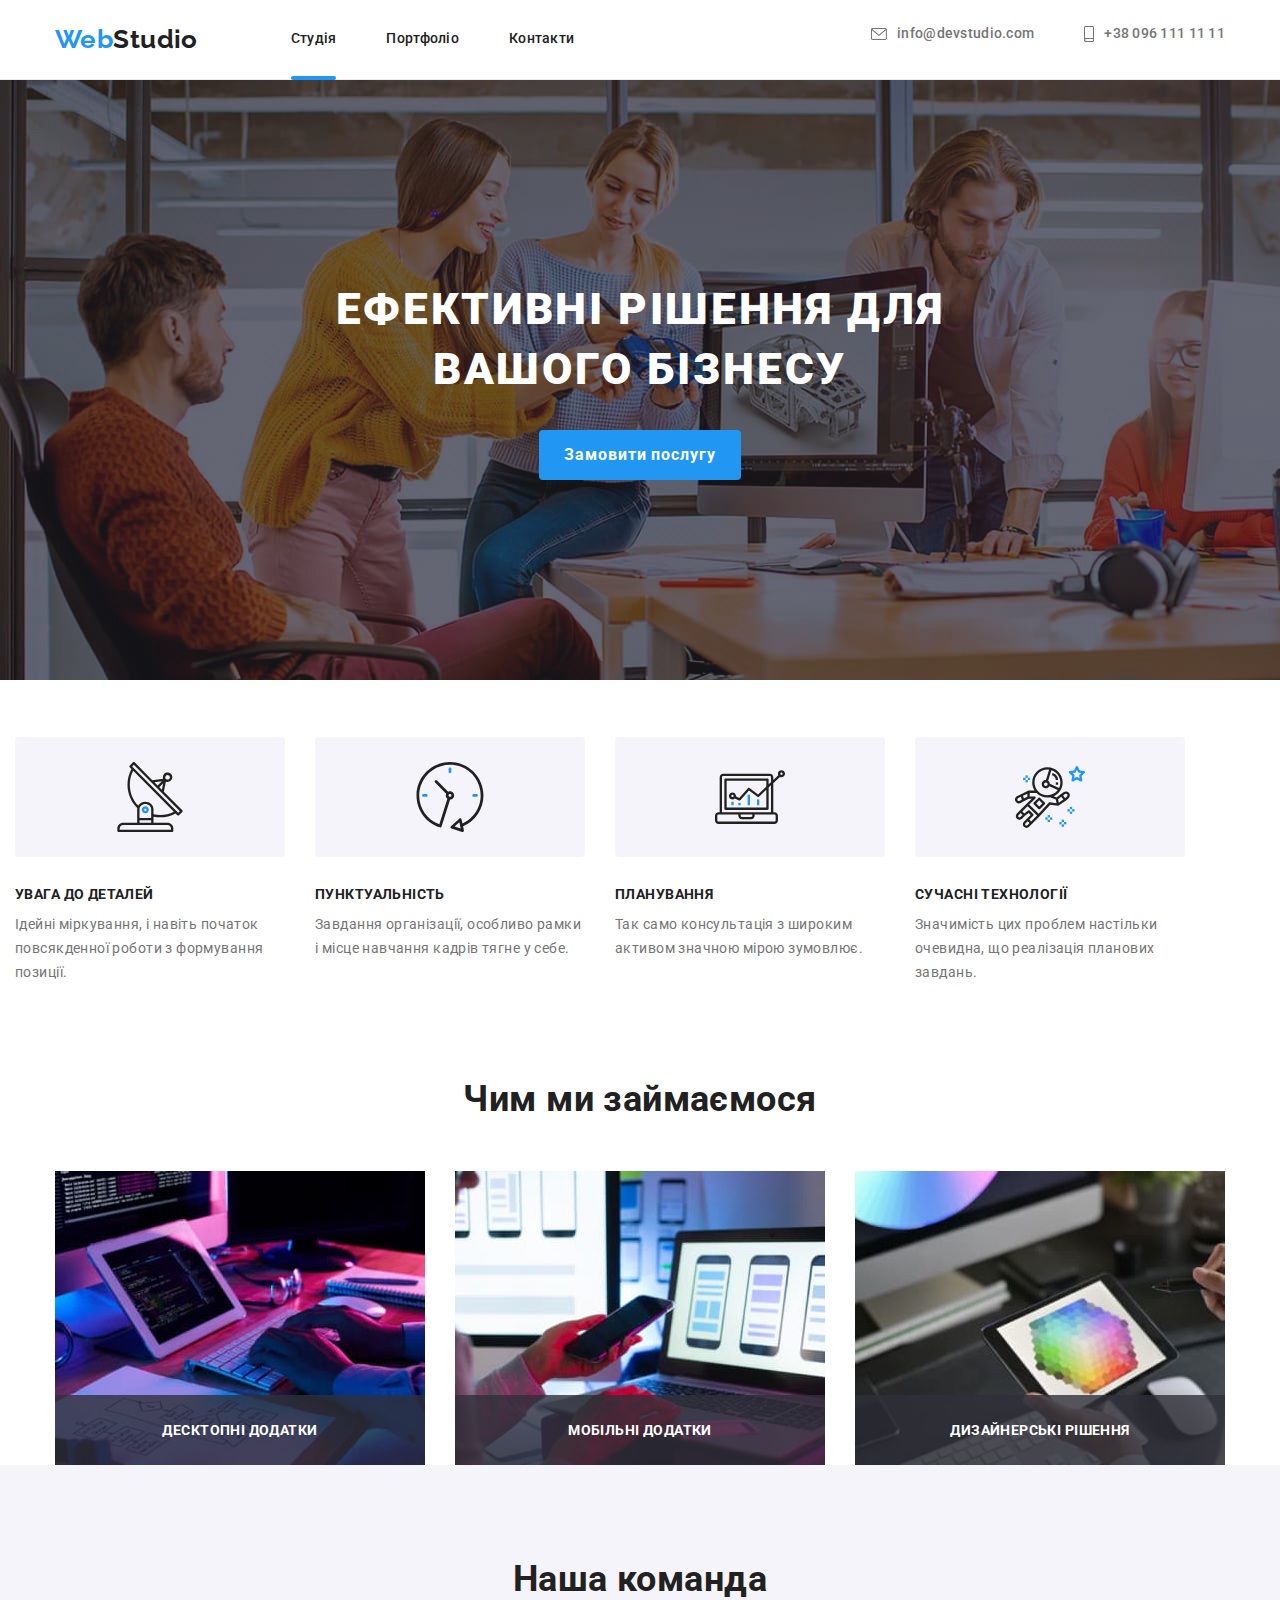
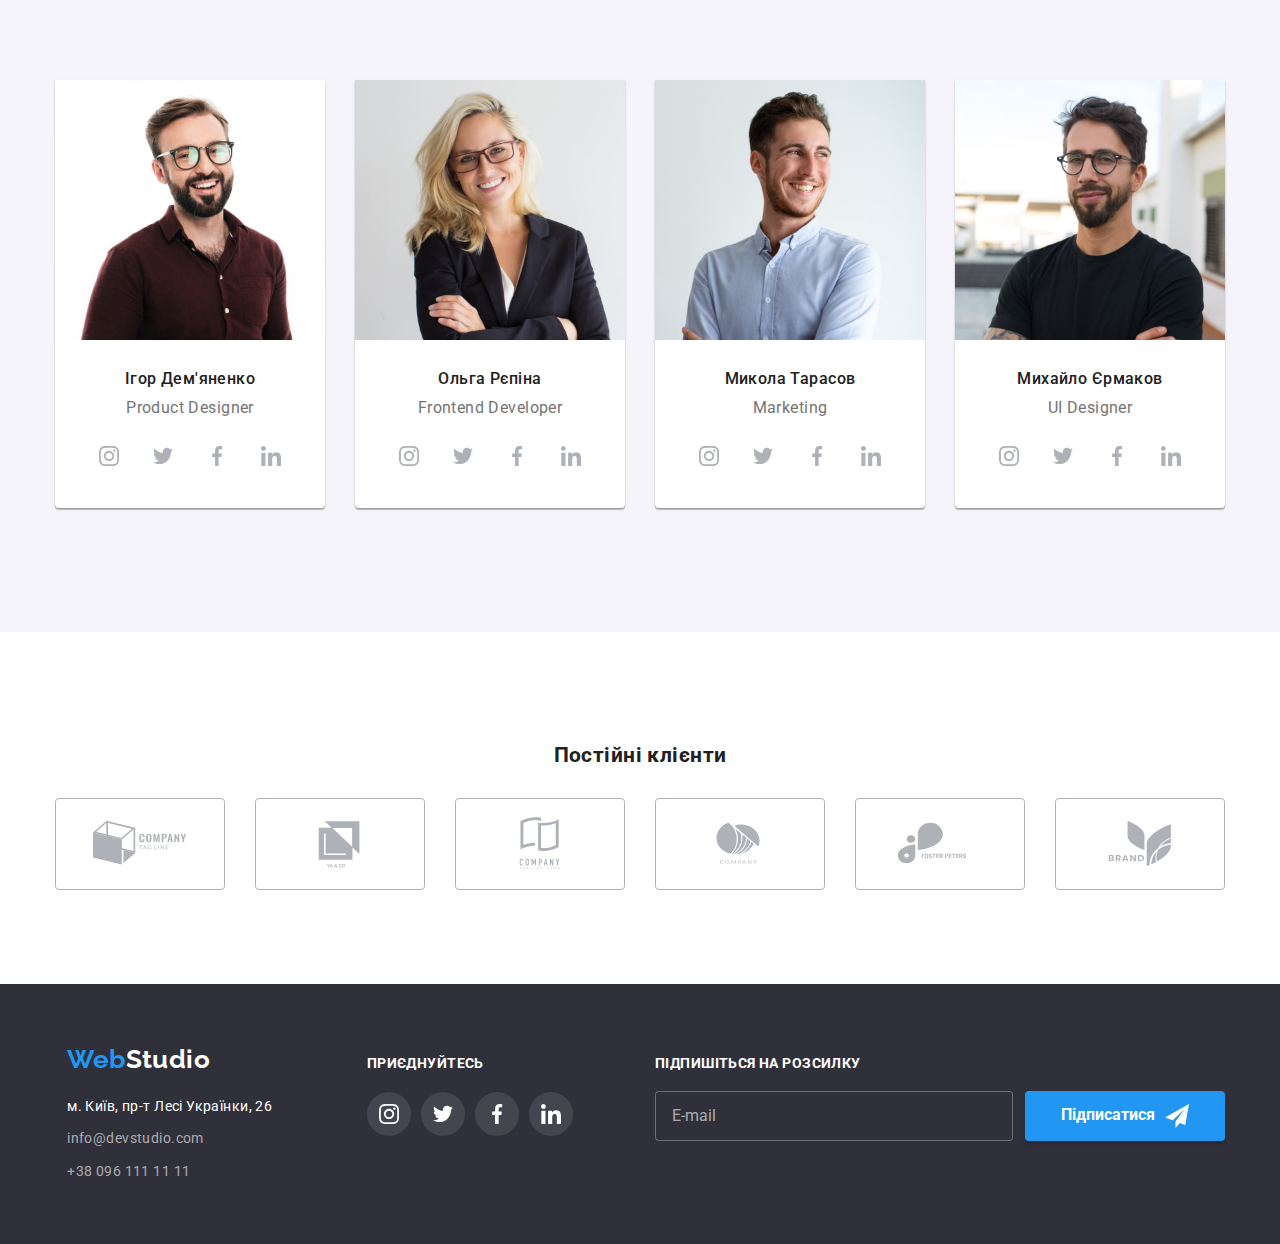
==== commit aa2cd806: "header_initial view is added" ====
--- a/index.html
+++ b/index.html
@@ -45,8 +45,7 @@
               <svg class="header-contacts__icon header-contacts__icon--right" width="16" height="12">
                 <use href="./img/icons.svg#icon-envelope"></use>
               </svg>
-              info@devstudio.com</a
-            >
+              info@devstudio.com</a>
           </li>
           <li class="header-contacts__item">
             <a href="tel:+380961111111" class="header-contacts__tel-design menu__text link-design">
--- a/css/main.min.css
+++ b/css/main.min.css
@@ -1 +1 @@
-:root{--color-one--: #ffffff;--color-two--: #2196f3;--color-three--: #212121;--color-four--: #757575;--color-five--: #f5f4fa}.form-btn,.modal-button,.socials-section__link,.our-clients__link,.team-member__soc-link,.properties__icon,.header-contacts__mail-design,.header-contacts__tel-design,.header-contacts__item,.header-page .container,.menu__list{display:flex;align-items:center}.socials-section__title,.properties__title,.menu__text{font-size:14px;line-height:1.14}html{box-sizing:border-box}*,*::after,*::before{box-sizing:border-box}body{font-family:"Roboto",sans-serif;font-size:14px;letter-spacing:.03em;color:var(--color-three--);background-color:var(--color-one--);margin:0}ul{list-style:none;padding:0;margin:0}img{display:block;width:100%;max-width:100%;height:auto}.current-link{color:var(--color-two--)}.container{width:100%;margin-right:auto;margin-left:auto;padding-left:15px;padding-right:15px}@media screen and (min-width: 480px){.container{width:480px}}@media screen and (min-width: 768px){.container{width:768px}}@media screen and (min-width: 1200px){.container{width:1200px}}.header-page{height:80px;border-bottom:1px solid #ececec;padding-top:24px;padding-bottom:24px}.menu{display:none}.menu-button-open{margin-left:auto}.menu__text{font-weight:500;letter-spacing:.02em}.logo{font-family:Raleway,sans-serif;font-weight:700;font-size:26px;line-height:1.19;text-decoration:none}.footer-menu__logo,.web-logo{color:var(--color-one--)}.header-logo{color:var(--color-three--);margin-right:93px;align-items:center}.menu__item:not(:last-child){margin-right:50px}.header-page{-moz-column-gap:30px;column-gap:30px}.header-contacts__list{margin-left:auto;display:none}.header-page .header-contacts__list{display:flex;-moz-column-gap:50px;column-gap:50px}.header-page .header-contacts__list{display:none}.header-contacts__item{background-color:rgba(0,0,0,0);justify-items:center;fill:currentColor}.header-contacts__item:hover,.header-contacts__item:focus{background-color:var(--color-one--);fill:var(--color-two--)}.header-contacts__icon--right{margin-right:10px}.mob-menu{position:fixed;background-color:#fff;top:0;left:0;z-index:1;width:100vw;height:100vh;padding-top:21px;padding-left:40px;padding-bottom:48px}.menu-button-open{display:block;margin-left:auto;background-color:#fff;margin-right:10px;border-color:rgba(0,0,0,0)}.menu-button-close{display:block;margin-left:auto;margin-right:10px;background-color:#fff;border-color:rgba(0,0,0,0)}.mob-menu__navigation{display:block}.mob-menu__list{font-size:40px;font-weight:500;line-height:1.17;color:var(--color-three--);margin-bottom:302px}.mob-menu__item:not(:last-child){margin-bottom:35px}.mob-connect{display:block;margin-bottom:64px}.mob-connect__item:not(:last-child){margin-bottom:32px}.mob-connect__text{font-size:34px;font-weight:500;line-height:1.17;color:var(--color-two--);text-decoration:none}.mob-connect__text--mail{font-size:24px;font-weight:500;line-height:1.17;text-decoration:none;color:var(--color-four--)}.mob-socnet{display:flex}.mob-socnet__text{font-size:18px;font-weight:500;line-height:1.2;color:var(--color-two--);text-decoration:none}.mob-socnet__list{display:inline-flex;margin-right:83px;gap:20px}.mob-socnet__item:not(:last-child){border-right:1px solid rgba(33,33,33,.2);padding-right:10px}.link-design{color:var(--color-four--);text-decoration:none;transition:background-color 250ms cubic-bezier(0.4, 0, 0.2, 1)}.menu__link{color:var(--color-three--);display:block;text-decoration:none;position:relative;transition:background-color 250ms cubic-bezier(0.4, 0, 0.2, 1)}.menu__link.current-link::after{content:"";display:block;width:100%;height:4px;border-radius:2px;background-color:var(--color-two--);position:absolute;left:0;bottom:-33px}.menu__link:hover,.menu__link:focus,.web-logo,.link-design:hover,.link-design:focus,.mail-design:hover,.mail-design:focus,.tel-design:hover,.tel-design:focus{color:var(--color-two--)}.mail-design,.tel-design{color:var(--color-four--)}.heroe-section{height:400px;background-image:linear-gradient(rgba(47, 48, 58, 0.4), rgba(47, 48, 58, 0.4)),url(../img/hero-bg.jpg);background-color:#c4c4c4;padding:118px 0px;text-align:center;margin-left:auto;margin-right:auto}@media screen and (min-width: 1200px){.heroe-section{height:600px;padding:200px 0px}}.heroe-section__title{font-weight:900;font-size:26px;line-height:1.61;letter-spacing:.06em;text-transform:uppercase;color:var(--color-one--);display:inline-block;margin:0}@media screen and (min-width: 1200px){.heroe-section__title{font-size:44px;line-height:1.36}}.heroe-section__button{font-family:inherit;font-weight:700;font-size:16px;line-height:1.87;letter-spacing:.06em;color:var(--color-one--);background-color:var(--color-two--);cursor:pointer;border-radius:4px;border:rgba(0,0,0,0);padding:10px 25px;display:inline-block;text-align:center;transition:background-color 250ms cubic-bezier(0.4, 0, 0.2, 1)}.heroe-section__button--top{margin-top:30px}.heroe-section__button:hover,.heroe-section__button:focus{background-color:#188ce8;box-shadow:0px 4px 4px rgba(0,0,0,.25)}@media screen and (min-width: 768px){.heroe-section__container{width:390px}}@media screen and (min-width: 1200px){.heroe-section__container{width:696px}}.visual-hidden{position:absolute;white-space:nowrap;width:1px;height:1px;overflow:hidden;border:0;padding:0;clip:rect(0 0 0 0);-webkit-clip-path:inset(50%);clip-path:inset(50%);margin:-1px}.activity__title{font-family:inherit;font-weight:700;font-size:36px;line-height:1.16}.activity__title--position{margin-top:0;margin-bottom:50px;text-align:center}.properties{padding:60px 0px}@media screen and (min-width: 1200px){.properties{padding-top:57px;padding-bottom:94px}}@media screen and (min-width: 480px){.properties__list{display:block}}@media screen and (min-width: 768px){.properties__list{display:flex;flex-wrap:wrap;-moz-column-gap:30px;column-gap:30px}}@media screen and (min-width: 1200px){.properties__list{display:flex;-moz-column-gap:30px;column-gap:30px}}@media screen and (min-width: 480px){.properties__list .properties__item{width:100%;margin-top:30px}}@media screen and (min-width: 768px){.properties__list .properties__item{width:calc((100% - 30px)/2);margin-top:0px}}@media screen and (min-width: 1200px){.properties__list .properties__item{width:calc((100% - 90px)/4);justify-content:center}}.properties__title{font-weight:700;text-transform:uppercase}@media screen and (min-width: 480px){.properties__title{margin-top:0px;text-align:center}}@media screen and (min-width: 768px){.properties__title{text-align:left}}.properties__title--down-position{margin-bottom:10px}.properties__text{font-weight:400;font-size:14px;line-height:1.71;color:var(--color-four--);margin-top:0;margin-bottom:0px}.properties__icon{margin-bottom:30px;background-color:#f5f4fa;border-radius:4px;margin-left:auto;margin-right:auto;justify-content:center;height:120px}@media screen and (min-width: 480px){.properties{width:450px}}@media screen and (min-width: 768px){.properties{width:354px}}@media screen and (min-width: 1200px){.properties{width:270px}}@media screen and (min-width: 480px){.properties__item:first-child{margin-top:0px}}@media screen and (min-width: 768px){.properties__item:nth-child(n+3){margin-top:30px}}@media screen and (min-width: 1200px){.properties__item:nth-child(n+3){margin-top:0px}}.activity{display:none;padding-bottom:0px}@media screen and (min-width: 768px){.activity{display:flex}}@media screen and (min-width: 1200px){.activity{display:flex}}.activity__list{display:flex;-moz-column-gap:30px;column-gap:30px;flex-direction:row}.activity__text{display:flex;font-family:inherit;font-size:14px;font-weight:700;text-transform:uppercase;line-height:1.17;color:var(--color-one--);background-color:rgba(47,48,58,.8);height:70px;width:100%;margin:0;padding-top:27px;padding-bottom:27px;justify-content:center;position:absolute;bottom:0;right:0}.activity__item{width:calc((100% - 60px)/3);position:relative}.team-section{background-color:var(--color-five--);padding-bottom:60px;padding-top:60px}@media screen and (min-width: 1200px){.team-section{padding-bottom:94px;padding-top:94px}}.team-section__title{font-family:inherit;font-weight:700;font-size:28px;line-height:1.17;margin-bottom:30px}@media screen and (min-width: 1200px){.team-section__title{font-size:36px;line-height:1.16}}.team-section__title--position{margin-top:0;text-align:center}@media screen and (min-width: 1200px){.team-section__title--position{margin-bottom:50px}}@media screen and (min-width: 480px){.team__list{display:block}}@media screen and (min-width: 768px){.team__list{display:flex;flex-wrap:wrap;-moz-column-gap:30px;column-gap:30px}}@media screen and (min-width: 1200px){.team__list{display:flex;-moz-column-gap:30px;column-gap:30px}}.team__item{background-color:#fff;margin-bottom:30px}@media screen and (min-width: 768px){.team__item{width:calc((100% - 30px)/2);margin-top:30px}}@media screen and (min-width: 1200px){.team__item{width:calc((100% - 90px)/4);justify-content:center;border-bottom-left-radius:4px;border-bottom-right-radius:4px;box-shadow:0px 1px 3px rgba(0,0,0,.12),0px 1px 1px rgba(0,0,0,.14),0px 2px 1px rgba(0,0,0,.2)}}.team-member{padding-top:30px;padding-bottom:24px}@media screen and (min-width: 1200px){.team-member{padding-bottom:30px}}.team-member__soc-list{display:flex;justify-content:center;gap:10px}.team-member__soc-icon{fill:#afb1b8;transition:fill 250ms cubic-bezier(0.4, 0, 0.2, 1)}.team-member__soc-link{width:44px;height:44px;border-radius:50%;background-color:rgba(0,0,0,0);justify-content:center;transition:background-color 250ms cubic-bezier(0.4, 0, 0.2, 1),fill 250ms cubic-bezier(0.4, 0, 0.2, 1)}.team-member__soc-link:hover,.team-member__soc-link:focus{background-color:var(--color-two--)}.team-member__soc-link:hover .team-member__soc-icon,.team-member__soc-link:focus .team-member__soc-icon{fill:#fff}.team-member__name{font-weight:500;font-size:16px;line-height:1.18;margin-top:0;text-align:center}.team-member__name--bottom{margin-bottom:10px}.team-member__position{font-size:16px;line-height:1.18;color:var(--color-four--);margin:0;text-align:center}.team-member__position--bottom{margin-bottom:16px}.our-clients{padding-top:60px;padding-bottom:60px;text-align:center}@media screen and (min-width: 1200px){.our-clients{padding-top:94px;padding-bottom:94px}}.our-clients .our-clients__title{display:block;font-family:inherit;font-weight:700;font-size:28px;line-height:1.17;margin-bottom:0px;margin-top:0px}@media screen and (min-width: 1200px){.our-clients .our-clients__title{font-size:36px;line-height:1.16}}.our-clients .our-clients__title--position{text-align:center}@media screen and (min-width: 1200px){.our-clients .our-clients__title--position{margin-bottom:50px}}.our-clients__list{display:flex;flex-wrap:wrap;-moz-column-gap:30px;column-gap:30px;justify-content:center;margin-top:30px}@media screen and (min-width: 1200px){.our-clients__list{display:flex;-moz-column-gap:30px;column-gap:30px}}@media screen and (min-width: 480px){.our-clients__item{width:calc((100% - 30px)/2);margin-bottom:30px}}@media screen and (min-width: 768px){.our-clients__item{width:calc((100% - 60px)/3)}}@media screen and (min-width: 1200px){.our-clients__item{width:170px;margin-bottom:0px}}.properties__item:nth-child(n+5){margin-bottom:0px}.our-clients__link{border:1px solid #afb1b8;border-radius:4px;width:100%;height:92px;justify-content:center;fill:#afb1b8;transition:background-color 250ms cubic-bezier(0.4, 0, 0.2, 1),fill 250ms cubic-bezier(0.4, 0, 0.2, 1),border 250ms cubic-bezier(0.4, 0, 0.2, 1)}.our-clients__link:hover,.our-clients__link:focus{fill:var(--color-two--);border:1px solid var(--color-two--)}.footer-design{background-color:#2f303a;padding-top:60px;padding-bottom:60px}.footer-section{display:block;text-align:center}@media screen and (min-width: 1200px){.footer-section{display:flex;align-items:cente;align-items:baseline;gap:70px}}@media screen and (min-width: 768px){.footer-design__tablet{display:flex;align-items:baseline;justify-content:space-around}}@media screen and (min-width: 1200px){.footer-design__tablet{display:flex;width:100%;gap:70px}}@media screen and (min-width: 1200px){.footer-menu{text-align:left}}.footer-address__item:not(:last-child){margin-top:0px;margin-bottom:9px}.footer-address--top{margin-top:20px}.footer-address__contacts{font-family:inherit;font-size:14px;line-height:1.71;display:inline-block}.footer-address__street{color:var(--color-one--);font-style:normal;transition:color 250ms cubic-bezier(0.4, 0, 0.2, 1)}.footer-address__mail,.footer-address__tel{font-family:inherit;font-style:normal;font-size:14px;line-height:1.71;color:rgba(255,255,255,.6);transition:color 250ms cubic-bezier(0.4, 0, 0.2, 1)}.footer-address--decoration{text-decoration:none}.footer-address__mail:hover,.footer-address__mail:focus,.footer-address__tel:hover,.footer-address__tel:focus,.footer-address__street:hover,.footer-address__street:focus{color:var(--color-two--)}.socials-section{width:100%;text-align:center;margin-top:60px}@media screen and (min-width: 768px){.socials-section{margin-top:0px;width:206px}}@media screen and (min-width: 1200px){.socials-section{width:206px;margin-top:0px}}.socials-section__title{font-family:inherit;font-weight:700;color:var(--color-one--);text-transform:uppercase;justify-content:center;margin-top:0;margin-bottom:0}@media screen and (min-width: 1200px){.socials-section__title{text-align:left;font-family:inherit;font-weight:700;font-size:14px;line-height:1.14;color:var(--color-one--);text-transform:uppercase;justify-content:center;margin-top:0;margin-bottom:0}}.socials-section__list{display:flex;justify-content:center;-moz-column-gap:10px;column-gap:10px;margin-top:20px}.socials-section__icon{fill:var(--color-one--)}.socials-section__link{width:44px;height:44px;border-radius:50%;background-color:rgba(255,255,255,.1);justify-content:center;transition:background-color 250ms cubic-bezier(0.4, 0, 0.2, 1),fill 250ms cubic-bezier(0.4, 0, 0.2, 1)}.socials-section__link:hover,.socials-section__link:focus{background-color:var(--color-two--)}.socials-section__link:hover .socials-section__icon,.socials-section__link:focus .socials-section__icon{fill:#fff}.footer-subscr{margin-top:60px}@media screen and (min-width: 1200px){.footer-subscr{margin-top:0px}}.footer-subscr__form{display:block}@media screen and (min-width: 1200px){.footer-subscr__form{display:flex;width:570px}}.footer-subscr__form--top{margin-top:20px}.footer-subscr__title{font-size:14px;font-weight:700;color:var(--color-one--);margin-top:0;margin-bottom:0px;text-transform:uppercase}@media screen and (min-width: 1200px){.footer-subscr__title{text-align:left}}.footer-subscr__text{width:100%;height:50px;color:var(--color-one--);background-color:#2f303a;border:1px solid rgba(255,255,255,.3);border-radius:4px;padding-left:16px;padding-top:15px;padding-bottom:15px}@media screen and (min-width: 768px){.footer-subscr__text{width:450px}}@media screen and (min-width: 1200px){.footer-subscr__text{display:block;width:358px}}.footer-subscr__text--right{margin-right:12px}.footer-subscr__text:focus{border:1px solid var(--color-two--);outline:rgba(0,0,0,0)}.footer-subscr__text::-moz-placeholder{font-size:16px;color:rgba(255,255,255,.6)}.footer-subscr__text:-ms-input-placeholder{font-size:16px;color:rgba(255,255,255,.6)}.footer-subscr__text::placeholder{font-size:16px;color:rgba(255,255,255,.6)}.footer-subscr__icon--left{margin-left:10px}.footer-subscr__btn{display:block;align-items:center;width:200px;height:50px;background-color:var(--color-two--);color:var(--color-one--);fill:currentColor;font-size:16px;font-weight:700;border-radius:4px;box-shadow:0px 4px 4px rgba(0,0,0,.15);border-color:rgba(0,0,0,0);justify-content:center;padding-left:6px;cursor:pointer;margin-left:auto;margin-right:auto;margin-top:20px}@media screen and (min-width: 1200px){.footer-subscr__btn{display:flex;align-items:center;width:200px;height:50px;background-color:var(--color-two--);color:var(--color-one--);fill:currentColor;font-size:16px;font-weight:700;border-radius:4px;box-shadow:0px 4px 4px rgba(0,0,0,.15);border-color:rgba(0,0,0,0);justify-content:center;padding-left:6px;cursor:pointer;margin-top:0px}}.backdrop{width:100%;height:100%;top:0;background-color:rgba(0,0,0,.2);position:fixed;transition:opacity 500ms cubic-bezier(0.25, 0.46, 0.45, 0.94),visibility 500ms}.btn-design{font-family:inherit;font-size:16px;line-height:1.62;font-weight:500;background:var(--color-five--);color:var(--color-three--);cursor:pointer;border-radius:4px;border-color:rgba(0,0,0,0);padding:6px 22px;display:inline-block;text-align:center;box-shadow:0px 4px 4px rgba(0,0,0,.25);transition:color 250ms cubic-bezier(0.4, 0, 0.2, 1),background-color 250ms cubic-bezier(0.4, 0, 0.2, 1),box-shadow 250ms cubic-bezier(0.4, 0, 0.2, 1),border-radius 250ms cubic-bezier(0.4, 0, 0.2, 1)}.btn-design:hover,.btn-design:focus{color:var(--color-one--);background-color:var(--color-two--);box-shadow:0px 3px 1px rgba(0,0,0,.1),0px 1px 2px rgba(0,0,0,.08),0px 2px 2px rgba(0,0,0,.12);border-radius:4px}.menu-button-close:hover,.menu-button-close:focus{fill:var(--color-two--)}.work-filtr{padding-top:60px;padding-bottom:60px}@media screen and (min-width: 1200px){.work-filtr{padding-top:83px;padding-bottom:105px}}@media screen and (min-width: 480px){.work-filtr__list{display:flex;flex-wrap:wrap;gap:8px 15px;margin-bottom:40px;flex-direction:row}}@media screen and (min-width: 768px){.work-filtr__list{display:flex;justify-content:center;margin-bottom:30px;-moz-column-gap:8px;column-gap:8px}}@media screen and (min-width: 1200px){.work-filtr__list{display:flex;justify-content:center;margin-bottom:50px;-moz-column-gap:8px;column-gap:8px}}@media screen and (min-width: 480px){.project-example__list{display:block;width:100%}}@media screen and (min-width: 768px){.project-example__list{display:flex;flex-wrap:wrap;-moz-column-gap:30px;column-gap:30px;flex-grow:1}}@media screen and (min-width: 1200px){.project-example__list{display:flex;-moz-column-gap:30px;column-gap:30px}}.project-example__link{display:flex;height:100%;flex-direction:column}.project-example__link:hover .project-slider__text,.project-example__link:focus .project-slider__text{transform:translateY(0)}@media screen and (min-width: 480px){.project-example__item{width:100%;margin-bottom:30px}}@media screen and (min-width: 768px){.project-example__item{width:calc((100% - 30px)/2);margin-bottom:30px}}@media screen and (min-width: 1200px){.project-example__item{width:calc((100% - 60px)/3);margin-bottom:30px}.project-example__item:hover,.project-example__item:focus .project-slider__text{box-shadow:0px 1px 1px rgba(0,0,0,.12),0px 4px 4px rgba(0,0,0,.06),1x 4px 6px rgba(0,0,0,.16)}}.project-example__item .project-slider{position:relative;overflow:hidden}.project-example__item .project-slider__text{font-family:inherit;position:absolute;display:block;top:0;left:0;font-size:18px;font-weight:400;line-height:1.55;background-color:var(--color-two--);color:var(--color-one--);margin:0;height:100%;padding:63px 24px;transform:translateY(100%);transition:transform 300ms cubic-bezier(0.4, 0, 0.2, 1)}.project-example__item .text-border{border-right:1px solid #ececec;border-left:1px solid #ececec;border-bottom:1px solid #ececec;padding:20px 24px;flex-grow:1}.project-example__item .project-text{font-size:16px;line-height:1.8;color:var(--color-four--);margin-top:0;margin-bottom:0}.project-example__item .project-title{font-weight:700;font-size:18px;line-height:2;letter-spacing:.06em;color:var(--color-three--);margin-bottom:4px;margin-top:0}.project-example__item a{text-decoration:none}.modal-window{width:450px;background-color:var(--color-one--);border-radius:4px;position:absolute;top:50%;left:50%;transform:translate(-50%, -50%) scale(1) rotate(0);transition:transform 400ms linear,height 500ms linear;padding:40px}@media screen and (min-width: 768px){.modal-window{width:450px;background-color:var(--color-one--);border-radius:4px;position:absolute;top:50%;left:50%;transform:translate(-50%, -50%) scale(1) rotate(0);transition:transform 400ms linear,height 500ms linear;padding:40px}}@media screen and (min-width: 1200px){.modal-window{width:528px;background-color:var(--color-one--);border-radius:4px;position:absolute;top:50%;left:50%;transform:translate(-50%, -50%) scale(1) rotate(0);transition:transform 400ms linear,height 500ms linear;padding:40px}}.backdrop.is-hidden .modal-window{transform:translate(-50%, -50%) scale(0) rotate(-180deg);transition:transform 400ms linear}.modal-button{justify-content:center;position:absolute;top:8px;right:8px;height:30px;width:30px;border-radius:50%;background-color:var(--color-one--);border:1px solid rgba(0,0,0,.1);box-shadow:0px 1px 3px rgba(0,0,0,.12),0px 1px 1px rgba(0,0,0,.14),0px 2px 1px rgba(0,0,0,.2)}.modal-button:hover,.modal-button:focus{fill:var(--color-two--)}.modal-icon{transition:fill 250ms cubic-bezier(0.4, 0, 0.2, 1)}.is-hidden{opacity:0;visibility:hidden;pointer-events:none}.modal-title{font-weight:700;font-size:20px;color:var(--color-three--);display:block;text-align:center;margin-bottom:12px;margin-top:0}.input-form{display:block;width:100%;height:40px;border-radius:4px;border:1px solid rgba(33,33,33,.2);font-size:12px;padding-left:42px;transition:border 250ms cubic-bezier(0.4, 0, 0.2, 1)}.input-form:focus{border:1px solid var(--color-two--);outline:rgba(0,0,0,0)}.input-form:focus+.input-icon{fill:var(--color-two--)}.input-title{display:block;font-size:12px;color:var(--color-four--);margin-bottom:4px}.input-form-comment{display:block;font-size:12px;color:var(--color-four--);height:120px;width:100%;border-radius:4px;border:1px solid rgba(33,33,33,.2);margin-bottom:20px;padding:12px 16px;transition:border 250ms cubic-bezier(0.4, 0, 0.2, 1)}.input-form-comment:focus{border:1px solid var(--color-two--);outline:rgba(0,0,0,0)}.input-form-comment::-moz-placeholder{display:block;font-size:12px;color:rgba(117,117,117,.5)}.input-form-comment:-ms-input-placeholder{display:block;font-size:12px;color:rgba(117,117,117,.5)}.input-form-comment::placeholder{display:block;font-size:12px;color:rgba(117,117,117,.5)}.form-btn{color:var(--color-one--);font-size:16px;background-color:var(--color-two--);letter-spacing:.06em;justify-content:center;border-color:rgba(0,0,0,0);border-radius:4px;box-shadow:0px 4px 4px rgba(0,0,0,.25);width:200px;height:50px;margin-left:auto;margin-right:auto;cursor:pointer;transition:background-color 250ms cubic-bezier(0.4, 0, 0.2, 1),box-shadow 250ms cubic-bezier(0.4, 0, 0.2, 1),border-radius 250ms cubic-bezier(0.4, 0, 0.2, 1)}.form-btn:hover,.form-btn:focus{background-color:#188ce8;box-shadow:0px 4px 4px rgba(0,0,0,.15)}.input-field{align-items:center}.input-field:not(:last-of-type){margin-bottom:10px;position:relative}.input-field:last-of-type{margin-bottom:30px}.input-wrap{position:relative}.input-icon{position:absolute;left:12px;top:50%;transform:translateY(-50%);transition:fill 250ms cubic-bezier(0.4, 0, 0.2, 1)}.checkbox-text{font-size:12px;color:var(--color-four--);display:flex;justify-content:center}.checkbox-text span{width:16px;height:15px;border:2px solid var(--color-three--);border-radius:3px;margin-right:7px;display:flex;align-items:center;justify-content:center;transition:background-color 250ms cubic-bezier(0.4, 0, 0.2, 1)}.checkbox-text .agr-cond{text-decoration:underline;color:var(--color-two--);display:flex;padding-left:2px}@media screen and (min-width: 1200px){.checkbox-text{font-size:14px;color:var(--color-four--);display:flex;justify-content:center}.checkbox-text span{width:16px;height:15px;border:2px solid var(--color-three--);border-radius:3px;margin-right:7px;display:flex;align-items:center;justify-content:center;transition:background-color 250ms cubic-bezier(0.4, 0, 0.2, 1)}.checkbox-text .agr-cond{text-decoration:underline;color:var(--color-two--);display:flex;padding-left:2px}}.agr-cond:visited{color:var(--color-two--)}.input-check{-webkit-appearance:none;-moz-appearance:none;appearance:none;transition:fill 250ms cubic-bezier(0.4, 0, 0.2, 1),border-color 250ms cubic-bezier(0.4, 0, 0.2, 1)}.input-check:checked+.checkbox-text span{background-color:var(--color-two--);filter:drop-shadow(0px 4px 4px rgba(0, 0, 0, 0.25));border:none}.input-check:checked+.checkbox-text .check-icon{fill:var(--color-one--)}.check-icon{fill:rgba(0,0,0,0);transition:fill 250ms cubic-bezier(0.4, 0, 0.2, 1)}.input-check:hover+.checkbox-text span{fill:var(--color-one--);border-color:var(--color-two--)}/*# sourceMappingURL=main.min.css.map */+:root{--color-one--: #ffffff;--color-two--: #2196f3;--color-three--: #212121;--color-four--: #757575;--color-five--: #f5f4fa}.form-btn,.modal-button,.socials-section__link,.our-clients__link,.team-member__soc-link,.properties__icon,.header-contacts__mail-design,.header-contacts__tel-design,.header-contacts__item,.header-page .container,.menu__list{display:flex;align-items:center}.socials-section__title,.properties__title,.menu__text{font-size:14px;line-height:1.14}html{box-sizing:border-box}*,*::after,*::before{box-sizing:border-box}body{font-family:"Roboto",sans-serif;font-size:14px;letter-spacing:.03em;color:var(--color-three--);background-color:var(--color-one--);margin:0}ul{list-style:none;padding:0;margin:0}img{display:block;width:100%;max-width:100%;height:auto}.current-link{color:var(--color-two--)}.container{width:100%;margin-right:auto;margin-left:auto;padding-left:15px;padding-right:15px}@media screen and (min-width: 480px){.container{width:480px}}@media screen and (min-width: 768px){.container{width:768px}}@media screen and (min-width: 1200px){.container{width:1200px}}.header-page{height:80px;border-bottom:1px solid #ececec;padding-top:24px;padding-bottom:24px}.menu{display:none}@media screen and (min-width: 768px){.menu{display:block}}@media screen and (min-width: 1200px){.menu{display:block}}.menu-button-open{margin-left:auto}.menu__text{font-weight:500;letter-spacing:.02em}.logo{font-family:Raleway,sans-serif;font-weight:700;font-size:26px;line-height:1.19;text-decoration:none}.footer-menu__logo,.web-logo{color:var(--color-one--)}.header-logo{color:var(--color-three--);margin-right:93px;align-items:center}.menu__item:not(:last-child){margin-right:50px}.header-page{-moz-column-gap:30px;column-gap:30px}.header-contacts__list{margin-left:auto;display:none}.header-page .header-contacts__list{display:flex;-moz-column-gap:50px;column-gap:50px}.header-page .header-contacts__list{display:none}@media screen and (min-width: 768px){.header-page .header-contacts__list{display:block}}@media screen and (min-width: 1200px){.header-page .header-contacts__list{display:flex}}.header-contacts__item{background-color:rgba(0,0,0,0);justify-items:center;fill:currentColor;margin-bottom:10px}.header-contacts__item:hover,.header-contacts__item:focus{background-color:var(--color-one--);fill:var(--color-two--)}.header-contacts__icon--right{margin-right:10px}.mob-menu{position:fixed;background-color:#fff;top:0;left:0;z-index:1;width:100vw;height:100vh;padding-top:21px;padding-left:40px;padding-bottom:48px}.menu-button-open{display:block;margin-left:auto;background-color:#fff;margin-right:10px;border-color:rgba(0,0,0,0)}@media screen and (min-width: 768px){.menu-button-open{display:none}}@media screen and (min-width: 1200px){.menu-button-open{display:none}}.menu-button-close{display:block;margin-left:auto;margin-right:10px;background-color:#fff;border-color:rgba(0,0,0,0)}.mob-menu__navigation{display:block}.mob-menu__list{font-size:40px;font-weight:500;line-height:1.17;color:var(--color-three--);margin-bottom:302px}.mob-menu__item:not(:last-child){margin-bottom:35px}.mob-connect{display:block;margin-bottom:64px}.mob-connect__item:not(:last-child){margin-bottom:32px}.mob-connect__text{font-size:34px;font-weight:500;line-height:1.17;color:var(--color-two--);text-decoration:none}.mob-connect__text--mail{font-size:24px;font-weight:500;line-height:1.17;text-decoration:none;color:var(--color-four--)}.mob-socnet{display:flex}.mob-socnet__text{font-size:18px;font-weight:500;line-height:1.2;color:var(--color-two--);text-decoration:none}.mob-socnet__list{display:inline-flex;margin-right:83px;gap:20px}.mob-socnet__item:not(:last-child){border-right:1px solid rgba(33,33,33,.2);padding-right:10px}.link-design{color:var(--color-four--);text-decoration:none;transition:background-color 250ms cubic-bezier(0.4, 0, 0.2, 1)}.menu__link{color:var(--color-three--);display:block;text-decoration:none;position:relative;transition:background-color 250ms cubic-bezier(0.4, 0, 0.2, 1)}.menu__link.current-link::after{content:"";display:block;width:100%;height:4px;border-radius:2px;background-color:var(--color-two--);position:absolute;left:0;bottom:-33px}.menu__link:hover,.menu__link:focus,.web-logo,.link-design:hover,.link-design:focus,.mail-design:hover,.mail-design:focus,.tel-design:hover,.tel-design:focus{color:var(--color-two--)}.mail-design,.tel-design{color:var(--color-four--)}.heroe-section{height:400px;background-image:linear-gradient(rgba(47, 48, 58, 0.4), rgba(47, 48, 58, 0.4)),url(../img/hero-bg.jpg);background-color:#c4c4c4;padding:118px 0px;text-align:center;margin-left:auto;margin-right:auto}@media screen and (min-width: 1200px){.heroe-section{height:600px;padding:200px 0px}}.heroe-section__title{font-weight:900;font-size:26px;line-height:1.61;letter-spacing:.06em;text-transform:uppercase;color:var(--color-one--);display:inline-block;margin:0}@media screen and (min-width: 1200px){.heroe-section__title{font-size:44px;line-height:1.36}}.heroe-section__button{font-family:inherit;font-weight:700;font-size:16px;line-height:1.87;letter-spacing:.06em;color:var(--color-one--);background-color:var(--color-two--);cursor:pointer;border-radius:4px;border:rgba(0,0,0,0);padding:10px 25px;display:inline-block;text-align:center;transition:background-color 250ms cubic-bezier(0.4, 0, 0.2, 1)}.heroe-section__button--top{margin-top:30px}.heroe-section__button:hover,.heroe-section__button:focus{background-color:#188ce8;box-shadow:0px 4px 4px rgba(0,0,0,.25)}@media screen and (min-width: 768px){.heroe-section__container{width:390px}}@media screen and (min-width: 1200px){.heroe-section__container{width:696px}}.visual-hidden{position:absolute;white-space:nowrap;width:1px;height:1px;overflow:hidden;border:0;padding:0;clip:rect(0 0 0 0);-webkit-clip-path:inset(50%);clip-path:inset(50%);margin:-1px}.activity__title{font-family:inherit;font-weight:700;font-size:36px;line-height:1.16}.activity__title--position{margin-top:0;margin-bottom:50px;text-align:center}.properties{padding:60px 0px}@media screen and (min-width: 1200px){.properties{padding-top:57px;padding-bottom:94px}}@media screen and (min-width: 480px){.properties__list{display:block}}@media screen and (min-width: 768px){.properties__list{display:flex;flex-wrap:wrap;-moz-column-gap:30px;column-gap:30px}}@media screen and (min-width: 1200px){.properties__list{display:flex;-moz-column-gap:30px;column-gap:30px}}@media screen and (min-width: 480px){.properties__list .properties__item{width:100%;margin-top:30px}}@media screen and (min-width: 768px){.properties__list .properties__item{width:calc((100% - 30px)/2);margin-top:0px}}@media screen and (min-width: 1200px){.properties__list .properties__item{width:calc((100% - 90px)/4);justify-content:center}}.properties__title{font-weight:700;text-transform:uppercase}@media screen and (min-width: 480px){.properties__title{margin-top:0px;text-align:center}}@media screen and (min-width: 768px){.properties__title{text-align:left}}.properties__title--down-position{margin-bottom:10px}.properties__text{font-weight:400;font-size:14px;line-height:1.71;color:var(--color-four--);margin-top:0;margin-bottom:0px}.properties__icon{margin-bottom:30px;background-color:#f5f4fa;border-radius:4px;margin-left:auto;margin-right:auto;justify-content:center;height:120px}@media screen and (min-width: 480px){.properties{width:450px}}@media screen and (min-width: 768px){.properties{width:354px}}@media screen and (min-width: 1200px){.properties{width:270px}}@media screen and (min-width: 480px){.properties__item:first-child{margin-top:0px}}@media screen and (min-width: 768px){.properties__item:nth-child(n+3){margin-top:30px}}@media screen and (min-width: 1200px){.properties__item:nth-child(n+3){margin-top:0px}}.activity{display:none;padding-bottom:0px}@media screen and (min-width: 768px){.activity{display:flex}}@media screen and (min-width: 1200px){.activity{display:flex}}.activity__list{display:flex;-moz-column-gap:30px;column-gap:30px;flex-direction:row}.activity__text{display:flex;font-family:inherit;font-size:14px;font-weight:700;text-transform:uppercase;line-height:1.17;color:var(--color-one--);background-color:rgba(47,48,58,.8);height:70px;width:100%;margin:0;padding-top:27px;padding-bottom:27px;justify-content:center;position:absolute;bottom:0;right:0}.activity__item{width:calc((100% - 60px)/3);position:relative}.team-section{background-color:var(--color-five--);padding-bottom:60px;padding-top:60px}@media screen and (min-width: 1200px){.team-section{padding-bottom:94px;padding-top:94px}}.team-section__title{font-family:inherit;font-weight:700;font-size:28px;line-height:1.17;margin-bottom:30px}@media screen and (min-width: 1200px){.team-section__title{font-size:36px;line-height:1.16}}.team-section__title--position{margin-top:0;text-align:center}@media screen and (min-width: 1200px){.team-section__title--position{margin-bottom:50px}}@media screen and (min-width: 480px){.team__list{display:block}}@media screen and (min-width: 768px){.team__list{display:flex;flex-wrap:wrap;-moz-column-gap:30px;column-gap:30px}}@media screen and (min-width: 1200px){.team__list{display:flex;-moz-column-gap:30px;column-gap:30px}}.team__item{background-color:#fff;margin-bottom:30px}@media screen and (min-width: 768px){.team__item{width:calc((100% - 30px)/2);margin-top:30px}}@media screen and (min-width: 1200px){.team__item{width:calc((100% - 90px)/4);justify-content:center;border-bottom-left-radius:4px;border-bottom-right-radius:4px;box-shadow:0px 1px 3px rgba(0,0,0,.12),0px 1px 1px rgba(0,0,0,.14),0px 2px 1px rgba(0,0,0,.2)}}.team-member{padding-top:30px;padding-bottom:24px}@media screen and (min-width: 1200px){.team-member{padding-bottom:30px}}.team-member__soc-list{display:flex;justify-content:center;gap:10px}.team-member__soc-icon{fill:#afb1b8;transition:fill 250ms cubic-bezier(0.4, 0, 0.2, 1)}.team-member__soc-link{width:44px;height:44px;border-radius:50%;background-color:rgba(0,0,0,0);justify-content:center;transition:background-color 250ms cubic-bezier(0.4, 0, 0.2, 1),fill 250ms cubic-bezier(0.4, 0, 0.2, 1)}.team-member__soc-link:hover,.team-member__soc-link:focus{background-color:var(--color-two--)}.team-member__soc-link:hover .team-member__soc-icon,.team-member__soc-link:focus .team-member__soc-icon{fill:#fff}.team-member__name{font-weight:500;font-size:16px;line-height:1.18;margin-top:0;text-align:center}.team-member__name--bottom{margin-bottom:10px}.team-member__position{font-size:16px;line-height:1.18;color:var(--color-four--);margin:0;text-align:center}.team-member__position--bottom{margin-bottom:16px}.our-clients{padding-top:60px;padding-bottom:60px;text-align:center}@media screen and (min-width: 1200px){.our-clients{padding-top:94px;padding-bottom:94px}}.our-clients .our-clients__title{display:block;font-family:inherit;font-weight:700;font-size:28px;line-height:1.17;margin-bottom:0px;margin-top:0px}@media screen and (min-width: 1200px){.our-clients .our-clients__title{font-size:36px;line-height:1.16}}.our-clients .our-clients__title--position{text-align:center}@media screen and (min-width: 1200px){.our-clients .our-clients__title--position{margin-bottom:50px}}.our-clients__list{display:flex;flex-wrap:wrap;gap:30px;justify-content:center;margin-top:30px}@media screen and (min-width: 1200px){.our-clients__list{display:flex;-moz-column-gap:30px;column-gap:30px}}@media screen and (min-width: 480px){.our-clients__item{width:calc((100% - 30px)/2);margin-bottom:0px}}@media screen and (min-width: 768px){.our-clients__item{width:calc((100% - 60px)/3)}}@media screen and (min-width: 1200px){.our-clients__item{width:170px;margin-bottom:0px}}.properties__item:nth-child(n+5){margin-bottom:0px}.our-clients__link{border:1px solid #afb1b8;border-radius:4px;width:100%;height:92px;justify-content:center;fill:#afb1b8;transition:background-color 250ms cubic-bezier(0.4, 0, 0.2, 1),fill 250ms cubic-bezier(0.4, 0, 0.2, 1),border 250ms cubic-bezier(0.4, 0, 0.2, 1)}.our-clients__link:hover,.our-clients__link:focus{fill:var(--color-two--);border:1px solid var(--color-two--)}.footer-design{background-color:#2f303a;padding-top:60px;padding-bottom:60px}.footer-section{display:block;text-align:center}@media screen and (min-width: 1200px){.footer-section{display:flex;align-items:cente;align-items:baseline;gap:70px}}@media screen and (min-width: 768px){.footer-design__tablet{display:flex;align-items:baseline;justify-content:space-around}}@media screen and (min-width: 1200px){.footer-design__tablet{display:flex;width:100%;gap:70px}}@media screen and (min-width: 1200px){.footer-menu{text-align:left}}.footer-address__item:not(:last-child){margin-top:0px;margin-bottom:9px}.footer-address--top{margin-top:20px}.footer-address__contacts{font-family:inherit;font-size:14px;line-height:1.71;display:inline-block}.footer-address__street{color:var(--color-one--);font-style:normal;transition:color 250ms cubic-bezier(0.4, 0, 0.2, 1)}.footer-address__mail,.footer-address__tel{font-family:inherit;font-style:normal;font-size:14px;line-height:1.71;color:rgba(255,255,255,.6);transition:color 250ms cubic-bezier(0.4, 0, 0.2, 1)}.footer-address--decoration{text-decoration:none}.footer-address__mail:hover,.footer-address__mail:focus,.footer-address__tel:hover,.footer-address__tel:focus,.footer-address__street:hover,.footer-address__street:focus{color:var(--color-two--)}.socials-section{width:100%;text-align:center;margin-top:60px}@media screen and (min-width: 768px){.socials-section{margin-top:0px;width:206px}}@media screen and (min-width: 1200px){.socials-section{width:206px;margin-top:0px}}.socials-section__title{font-family:inherit;font-weight:700;color:var(--color-one--);text-transform:uppercase;justify-content:center;margin-top:0;margin-bottom:0}@media screen and (min-width: 1200px){.socials-section__title{text-align:left;font-family:inherit;font-weight:700;font-size:14px;line-height:1.14;color:var(--color-one--);text-transform:uppercase;justify-content:center;margin-top:0;margin-bottom:0}}.socials-section__list{display:flex;justify-content:center;-moz-column-gap:10px;column-gap:10px;margin-top:20px}.socials-section__icon{fill:var(--color-one--)}.socials-section__link{width:44px;height:44px;border-radius:50%;background-color:rgba(255,255,255,.1);justify-content:center;transition:background-color 250ms cubic-bezier(0.4, 0, 0.2, 1),fill 250ms cubic-bezier(0.4, 0, 0.2, 1)}.socials-section__link:hover,.socials-section__link:focus{background-color:var(--color-two--)}.socials-section__link:hover .socials-section__icon,.socials-section__link:focus .socials-section__icon{fill:#fff}.footer-subscr{margin-top:60px}@media screen and (min-width: 1200px){.footer-subscr{margin-top:0px}}.footer-subscr__form{display:block}@media screen and (min-width: 1200px){.footer-subscr__form{display:flex;width:570px}}.footer-subscr__form--top{margin-top:20px}.footer-subscr__title{font-size:14px;font-weight:700;color:var(--color-one--);margin-top:0;margin-bottom:0px;text-transform:uppercase}@media screen and (min-width: 1200px){.footer-subscr__title{text-align:left}}.footer-subscr__text{width:100%;height:50px;color:var(--color-one--);background-color:#2f303a;border:1px solid rgba(255,255,255,.3);border-radius:4px;padding-left:16px;padding-top:15px;padding-bottom:15px}@media screen and (min-width: 768px){.footer-subscr__text{width:450px}}@media screen and (min-width: 1200px){.footer-subscr__text{display:block;width:358px}}.footer-subscr__text--right{margin-right:12px}.footer-subscr__text:focus{border:1px solid var(--color-two--);outline:rgba(0,0,0,0)}.footer-subscr__text::-moz-placeholder{font-size:16px;color:rgba(255,255,255,.6)}.footer-subscr__text:-ms-input-placeholder{font-size:16px;color:rgba(255,255,255,.6)}.footer-subscr__text::placeholder{font-size:16px;color:rgba(255,255,255,.6)}.footer-subscr__icon--left{margin-left:10px}.footer-subscr__btn{display:block;align-items:center;width:200px;height:50px;background-color:var(--color-two--);color:var(--color-one--);fill:currentColor;font-size:16px;font-weight:700;border-radius:4px;box-shadow:0px 4px 4px rgba(0,0,0,.15);border-color:rgba(0,0,0,0);justify-content:center;padding-left:6px;cursor:pointer;margin-left:auto;margin-right:auto;margin-top:20px}@media screen and (min-width: 1200px){.footer-subscr__btn{display:flex;align-items:center;width:200px;height:50px;background-color:var(--color-two--);color:var(--color-one--);fill:currentColor;font-size:16px;font-weight:700;border-radius:4px;box-shadow:0px 4px 4px rgba(0,0,0,.15);border-color:rgba(0,0,0,0);justify-content:center;padding-left:6px;cursor:pointer;margin-top:0px}}.backdrop{width:100%;height:100%;top:0;background-color:rgba(0,0,0,.2);position:fixed;transition:opacity 500ms cubic-bezier(0.25, 0.46, 0.45, 0.94),visibility 500ms}.btn-design{font-family:inherit;font-size:16px;line-height:1.62;font-weight:500;background:var(--color-five--);color:var(--color-three--);cursor:pointer;border-radius:4px;border-color:rgba(0,0,0,0);padding:6px 22px;display:inline-block;text-align:center;box-shadow:0px 4px 4px rgba(0,0,0,.25);transition:color 250ms cubic-bezier(0.4, 0, 0.2, 1),background-color 250ms cubic-bezier(0.4, 0, 0.2, 1),box-shadow 250ms cubic-bezier(0.4, 0, 0.2, 1),border-radius 250ms cubic-bezier(0.4, 0, 0.2, 1)}.btn-design:hover,.btn-design:focus{color:var(--color-one--);background-color:var(--color-two--);box-shadow:0px 3px 1px rgba(0,0,0,.1),0px 1px 2px rgba(0,0,0,.08),0px 2px 2px rgba(0,0,0,.12);border-radius:4px}.menu-button-close:hover,.menu-button-close:focus{fill:var(--color-two--)}.work-filtr{padding-top:60px;padding-bottom:60px}@media screen and (min-width: 1200px){.work-filtr{padding-top:83px;padding-bottom:105px}}@media screen and (min-width: 480px){.work-filtr__list{display:flex;flex-wrap:wrap;gap:8px 15px;margin-bottom:40px;flex-direction:row}}@media screen and (min-width: 768px){.work-filtr__list{display:flex;justify-content:center;margin-bottom:30px;-moz-column-gap:8px;column-gap:8px}}@media screen and (min-width: 1200px){.work-filtr__list{display:flex;justify-content:center;margin-bottom:50px;-moz-column-gap:8px;column-gap:8px}}@media screen and (min-width: 480px){.project-example__list{display:block;width:100%}}@media screen and (min-width: 768px){.project-example__list{display:flex;flex-wrap:wrap;-moz-column-gap:30px;column-gap:30px;flex-grow:1}}@media screen and (min-width: 1200px){.project-example__list{display:flex;-moz-column-gap:30px;column-gap:30px}}.project-example__link{display:flex;height:100%;flex-direction:column}.project-example__link:hover .project-slider__text,.project-example__link:focus .project-slider__text{transform:translateY(0)}@media screen and (min-width: 480px){.project-example__item{width:100%;margin-bottom:30px}}@media screen and (min-width: 768px){.project-example__item{width:calc((100% - 30px)/2);margin-bottom:30px}}@media screen and (min-width: 1200px){.project-example__item{width:calc((100% - 60px)/3);margin-bottom:30px}.project-example__item:hover,.project-example__item:focus .project-slider__text{box-shadow:0px 1px 1px rgba(0,0,0,.12),0px 4px 4px rgba(0,0,0,.06),1x 4px 6px rgba(0,0,0,.16)}}.project-example__item .project-slider{position:relative;overflow:hidden}.project-example__item .project-slider__text{font-family:inherit;position:absolute;display:block;top:0;left:0;font-size:18px;font-weight:400;line-height:1.55;background-color:var(--color-two--);color:var(--color-one--);margin:0;height:100%;padding:63px 24px;transform:translateY(100%);transition:transform 300ms cubic-bezier(0.4, 0, 0.2, 1)}.project-example__item .text-border{border-right:1px solid #ececec;border-left:1px solid #ececec;border-bottom:1px solid #ececec;padding:20px 24px;flex-grow:1}.project-example__item .project-text{font-size:16px;line-height:1.8;color:var(--color-four--);margin-top:0;margin-bottom:0}.project-example__item .project-title{font-weight:700;font-size:18px;line-height:2;letter-spacing:.06em;color:var(--color-three--);margin-bottom:4px;margin-top:0}.project-example__item a{text-decoration:none}.modal-window{width:450px;background-color:var(--color-one--);border-radius:4px;position:absolute;top:50%;left:50%;transform:translate(-50%, -50%) scale(1) rotate(0);transition:transform 400ms linear,height 500ms linear;padding:40px}@media screen and (min-width: 768px){.modal-window{width:450px;background-color:var(--color-one--);border-radius:4px;position:absolute;top:50%;left:50%;transform:translate(-50%, -50%) scale(1) rotate(0);transition:transform 400ms linear,height 500ms linear;padding:40px}}@media screen and (min-width: 1200px){.modal-window{width:528px;background-color:var(--color-one--);border-radius:4px;position:absolute;top:50%;left:50%;transform:translate(-50%, -50%) scale(1) rotate(0);transition:transform 400ms linear,height 500ms linear;padding:40px}}.backdrop.is-hidden .modal-window{transform:translate(-50%, -50%) scale(0) rotate(-180deg);transition:transform 400ms linear}.modal-button{justify-content:center;position:absolute;top:8px;right:8px;height:30px;width:30px;border-radius:50%;background-color:var(--color-one--);border:1px solid rgba(0,0,0,.1);box-shadow:0px 1px 3px rgba(0,0,0,.12),0px 1px 1px rgba(0,0,0,.14),0px 2px 1px rgba(0,0,0,.2)}.modal-button:hover,.modal-button:focus{fill:var(--color-two--)}.modal-icon{transition:fill 250ms cubic-bezier(0.4, 0, 0.2, 1)}.is-hidden{opacity:0;visibility:hidden;pointer-events:none}.modal-title{font-weight:700;font-size:20px;color:var(--color-three--);display:block;text-align:center;margin-bottom:12px;margin-top:0}.input-form{display:block;width:100%;height:40px;border-radius:4px;border:1px solid rgba(33,33,33,.2);font-size:12px;padding-left:42px;transition:border 250ms cubic-bezier(0.4, 0, 0.2, 1)}.input-form:focus{border:1px solid var(--color-two--);outline:rgba(0,0,0,0)}.input-form:focus+.input-icon{fill:var(--color-two--)}.input-title{display:block;font-size:12px;color:var(--color-four--);margin-bottom:4px}.input-form-comment{display:block;font-size:12px;color:var(--color-four--);height:120px;width:100%;border-radius:4px;border:1px solid rgba(33,33,33,.2);margin-bottom:20px;padding:12px 16px;transition:border 250ms cubic-bezier(0.4, 0, 0.2, 1)}.input-form-comment:focus{border:1px solid var(--color-two--);outline:rgba(0,0,0,0)}.input-form-comment::-moz-placeholder{display:block;font-size:12px;color:rgba(117,117,117,.5)}.input-form-comment:-ms-input-placeholder{display:block;font-size:12px;color:rgba(117,117,117,.5)}.input-form-comment::placeholder{display:block;font-size:12px;color:rgba(117,117,117,.5)}.form-btn{color:var(--color-one--);font-size:16px;background-color:var(--color-two--);letter-spacing:.06em;justify-content:center;border-color:rgba(0,0,0,0);border-radius:4px;box-shadow:0px 4px 4px rgba(0,0,0,.25);width:200px;height:50px;margin-left:auto;margin-right:auto;cursor:pointer;transition:background-color 250ms cubic-bezier(0.4, 0, 0.2, 1),box-shadow 250ms cubic-bezier(0.4, 0, 0.2, 1),border-radius 250ms cubic-bezier(0.4, 0, 0.2, 1)}.form-btn:hover,.form-btn:focus{background-color:#188ce8;box-shadow:0px 4px 4px rgba(0,0,0,.15)}.input-field{align-items:center}.input-field:not(:last-of-type){margin-bottom:10px;position:relative}.input-field:last-of-type{margin-bottom:30px}.input-wrap{position:relative}.input-icon{position:absolute;left:12px;top:50%;transform:translateY(-50%);transition:fill 250ms cubic-bezier(0.4, 0, 0.2, 1)}.checkbox-text{font-size:12px;color:var(--color-four--);display:flex;justify-content:center}.checkbox-text span{width:16px;height:15px;border:2px solid var(--color-three--);border-radius:3px;margin-right:7px;display:flex;align-items:center;justify-content:center;transition:background-color 250ms cubic-bezier(0.4, 0, 0.2, 1)}.checkbox-text .agr-cond{text-decoration:underline;color:var(--color-two--);display:flex;padding-left:2px}@media screen and (min-width: 1200px){.checkbox-text{font-size:14px;color:var(--color-four--);display:flex;justify-content:center}.checkbox-text span{width:16px;height:15px;border:2px solid var(--color-three--);border-radius:3px;margin-right:7px;display:flex;align-items:center;justify-content:center;transition:background-color 250ms cubic-bezier(0.4, 0, 0.2, 1)}.checkbox-text .agr-cond{text-decoration:underline;color:var(--color-two--);display:flex;padding-left:2px}}.agr-cond:visited{color:var(--color-two--)}.input-check{-webkit-appearance:none;-moz-appearance:none;appearance:none;transition:fill 250ms cubic-bezier(0.4, 0, 0.2, 1),border-color 250ms cubic-bezier(0.4, 0, 0.2, 1)}.input-check:checked+.checkbox-text span{background-color:var(--color-two--);filter:drop-shadow(0px 4px 4px rgba(0, 0, 0, 0.25));border:none}.input-check:checked+.checkbox-text .check-icon{fill:var(--color-one--)}.check-icon{fill:rgba(0,0,0,0);transition:fill 250ms cubic-bezier(0.4, 0, 0.2, 1)}.input-check:hover+.checkbox-text span{fill:var(--color-one--);border-color:var(--color-two--)}/*# sourceMappingURL=main.min.css.map */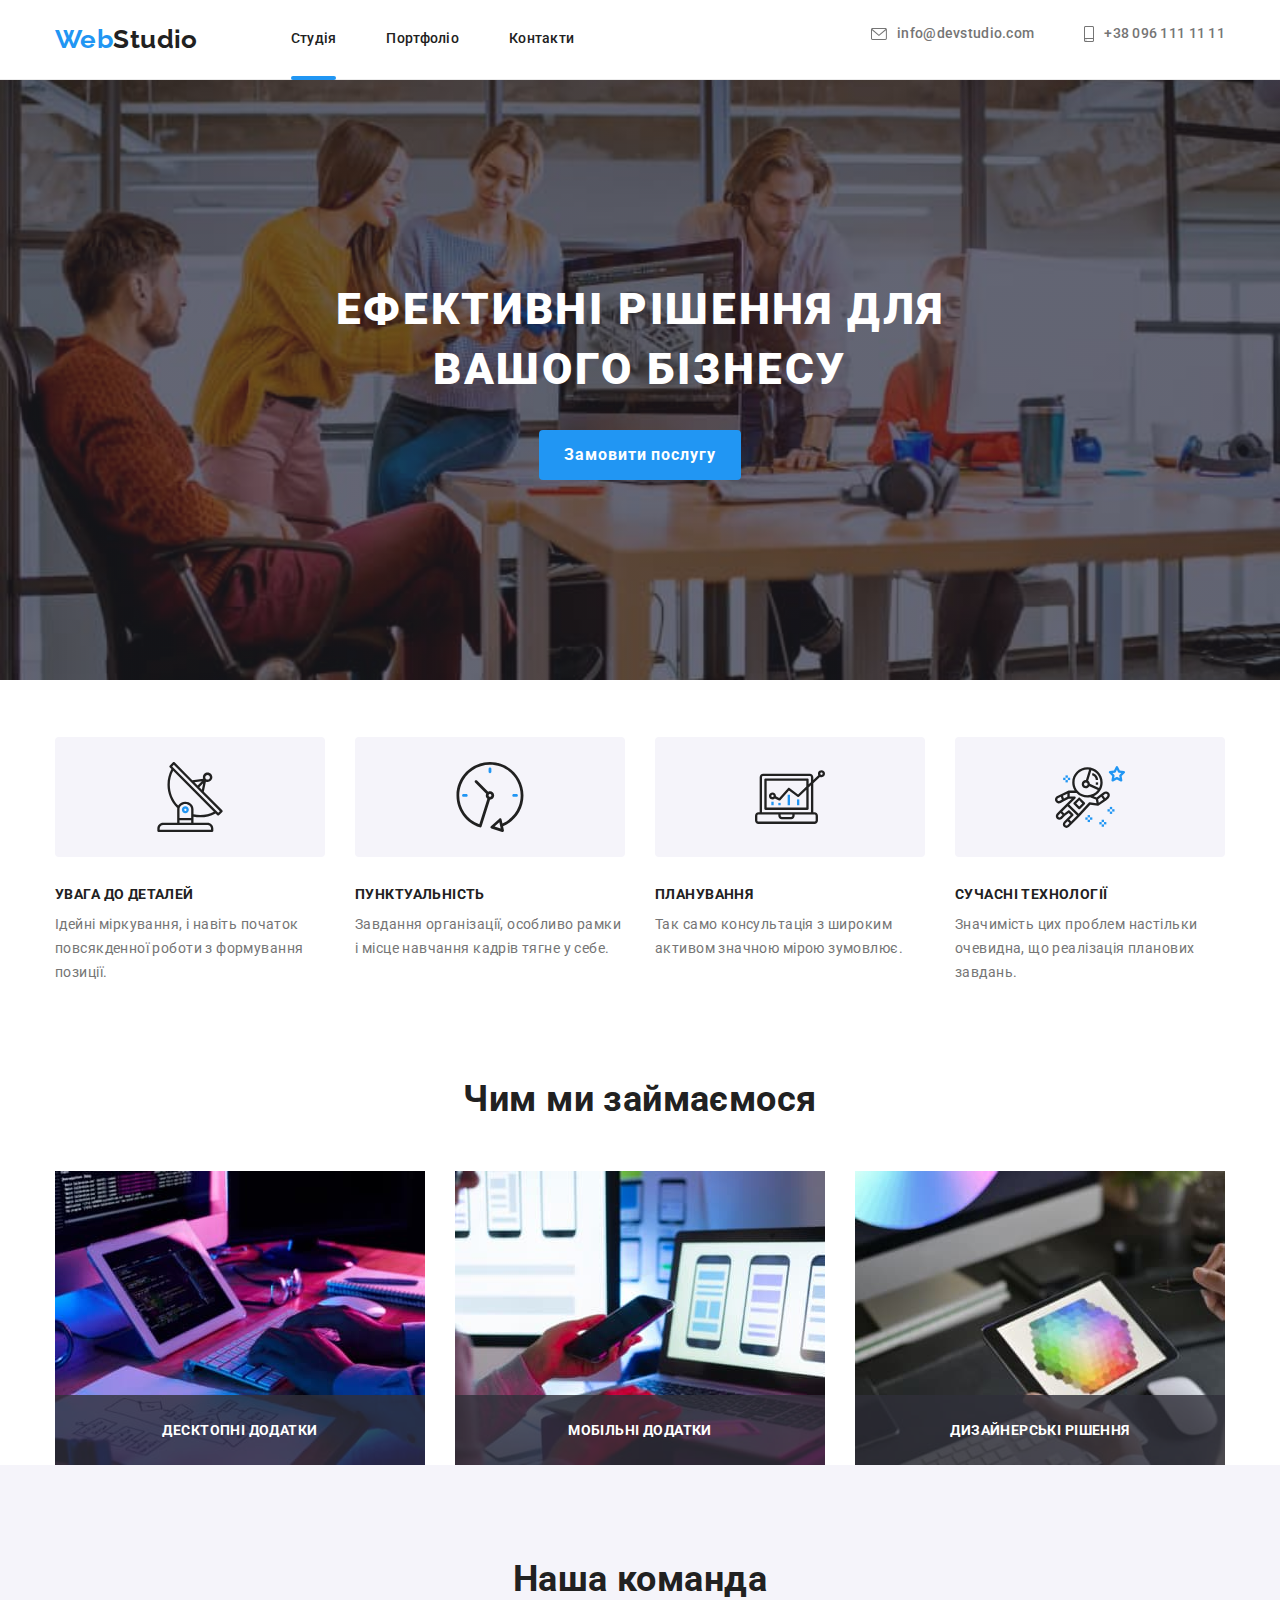
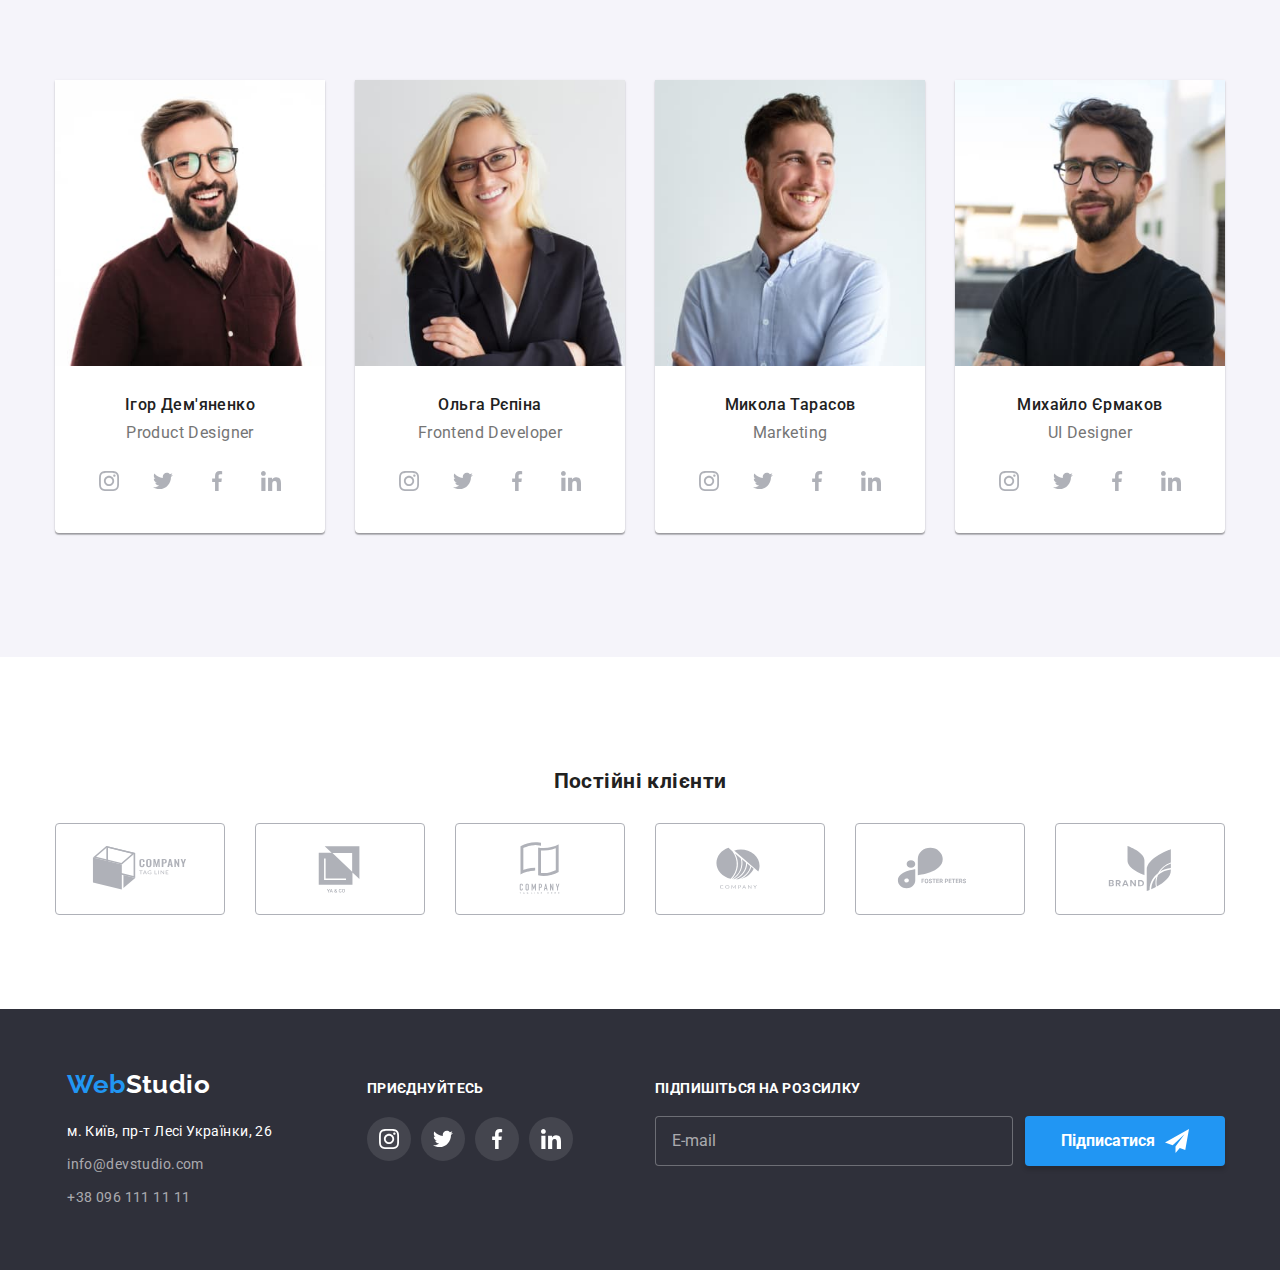
==== commit bcfd8e7b: "team images added" ====
--- a/index.html
+++ b/index.html
@@ -201,7 +201,15 @@
           <h2 class="team-section__title team-section__title--position">Наша команда</h2>
           <ul class="team__list">
             <li class="team__item">
-              <img src="./img/team1.jpg" alt="Ігор Дем'яненко" width="270" height="260" />
+              <picture>
+                <source srcset="./img/igor-desk-1.jpg 1x, ./img/igor-desk-1-2x.jpg 2x"
+                media="(min-width:1200px)"/> 
+                <source srcset="./img/igor-tab-1.jpg 1x, ./img/igor-tab-1-2x.jpg 2x"
+                media="(min-width:768px)"/> 
+                <source srcset="./img/igor-mob-1.jpg 1x, ./img/igor-mob-1-2x.jpg 2x"
+                media="(max-width:767px)"/> 
+                <img src="./img/igor-mob-1.jpg" alt="Ігор Дем'яненко" width="450" height="460" />
+              </picture>             
               <div class="team-member">
                 <h3 class="team-member__name team-member__name--bottom">Ігор Дем'яненко</h3>
                 <p class="team-member__position team-member__position--bottom">Product Designer</p>
@@ -238,7 +246,15 @@
               </div>
             </li>
             <li class="team__item">
-              <img src="./img/team2.jpg" alt="Ольга Рєпіна" width="270" height="260" />
+              <picture>
+                <source srcset="./img/olga-desk-2.jpg 1x, ./img/olga-desk-2-2x.jpg 2x"
+                media="(min-width:1200px)"/> 
+                <source srcset="./img/olga-tab-2.jpg 1x, ./img/olga-tab-2-2x.jpg 2x"
+                media="(min-width:768px)"/> 
+                <source srcset="./img/olga-mob-2.jpg 1x, ./img/olga-mob-2-2x.jpg 2x"
+                media="(max-width:767px)"/> 
+                <img src="./img/olga-mob-2.jpg" alt="Ольга Рєпіна" width="450" height="460" />
+              </picture>
               <div class="team-member">
                 <h3 class="team-member__name team-member__name--bottom">Ольга Рєпіна</h3>
                 <p class="team-member__position team-member__position--bottom">Frontend Developer</p>
@@ -275,7 +291,15 @@
               </div>
             </li>
             <li class="team__item">
-              <img src="./img/team3.jpg" alt="Микола Тарасов" width="270" height="260" />
+              <picture>
+                <source srcset="./img/myk-desk-3.jpg 1x, ./img/myk-desk-3-2x.jpg 2x"
+                media="(min-width:1200px)"/> 
+                <source srcset="./img/myk-tab-3.jpg 1x, ./img/myk-tab-3-2x.jpg 2x"
+                media="(min-width:768px)"/> 
+                <source srcset="./img/myk-mob-3.jpg 1x, ./img/myk-mob-3-2x.jpg 2x"
+                media="(max-width:767px)"/> 
+                <img src="./img/myk-mob-3.jpg" alt="Микола Тарасов" width="450" height="460" />
+              </picture>            
               <div class="team-member">
                 <h3 class="team-member__name team-member__name--bottom">Микола Тарасов</h3>
                 <p class="team-member__position team-member__position--bottom">Marketing</p>
@@ -312,7 +336,15 @@
               </div>
             </li>
             <li class="team__item">
-              <img src="./img/team4.jpg" alt="Михайло Єрмаков" width="270" height="260" />
+              <picture>
+                <source srcset="./img/myh-desk-4.jpg 1x, ./img/myh-desk-4-2x.jpg 2x"
+                media="(min-width:1200px)"/> 
+                <source srcset="./img/myh-tab-4.jpg 1x, ./img/myh-tab-4-2x.jpg 2x"
+                media="(min-width:768px)"/> 
+                <source srcset="./img/myh-mob-4.jpg 1x, ./img/myh-mob-4-2x.jpg 2x"
+                media="(max-width:767px)"/> 
+                <img src="./img/myh-mob-4.jpg" alt="Михайло Єрмаков" width="450" height="460" />
+              </picture>               
               <div class="team-member">
                 <h3 class="team-member__name team-member__name--bottom">Михайло Єрмаков</h3>
                 <p class="team-member__position team-member__position--bottom">UI Designer</p>
--- a/css/main.min.css
+++ b/css/main.min.css
@@ -1 +1 @@
-:root{--color-one--: #ffffff;--color-two--: #2196f3;--color-three--: #212121;--color-four--: #757575;--color-five--: #f5f4fa}.form-btn,.modal-button,.socials-section__link,.our-clients__link,.team-member__soc-link,.properties__icon,.header-contacts__mail-design,.header-contacts__tel-design,.header-contacts__item,.header-page .container,.menu__list{display:flex;align-items:center}.socials-section__title,.properties__title,.menu__text{font-size:14px;line-height:1.14}html{box-sizing:border-box}*,*::after,*::before{box-sizing:border-box}body{font-family:"Roboto",sans-serif;font-size:14px;letter-spacing:.03em;color:var(--color-three--);background-color:var(--color-one--);margin:0}ul{list-style:none;padding:0;margin:0}img{display:block;width:100%;max-width:100%;height:auto}.current-link{color:var(--color-two--)}.container{width:100%;margin-right:auto;margin-left:auto;padding-left:15px;padding-right:15px}@media screen and (min-width: 480px){.container{width:480px}}@media screen and (min-width: 768px){.container{width:768px}}@media screen and (min-width: 1200px){.container{width:1200px}}.header-page{height:80px;border-bottom:1px solid #ececec;padding-top:24px;padding-bottom:24px}.menu{display:none}@media screen and (min-width: 768px){.menu{display:block}}@media screen and (min-width: 1200px){.menu{display:block}}.menu-button-open{margin-left:auto}.menu__text{font-weight:500;letter-spacing:.02em}.logo{font-family:Raleway,sans-serif;font-weight:700;font-size:26px;line-height:1.19;text-decoration:none}.footer-menu__logo,.web-logo{color:var(--color-one--)}.header-logo{color:var(--color-three--);margin-right:93px;align-items:center}.menu__item:not(:last-child){margin-right:50px}.header-page{-moz-column-gap:30px;column-gap:30px}.header-contacts__list{margin-left:auto;display:none}.header-page .header-contacts__list{display:flex;-moz-column-gap:50px;column-gap:50px}.header-page .header-contacts__list{display:none}@media screen and (min-width: 768px){.header-page .header-contacts__list{display:block}}@media screen and (min-width: 1200px){.header-page .header-contacts__list{display:flex}}.header-contacts__item{background-color:rgba(0,0,0,0);justify-items:center;fill:currentColor;margin-bottom:10px}.header-contacts__item:hover,.header-contacts__item:focus{background-color:var(--color-one--);fill:var(--color-two--)}.header-contacts__icon--right{margin-right:10px}.mob-menu{position:fixed;background-color:#fff;top:0;left:0;z-index:1;width:100vw;height:100vh;padding-top:21px;padding-left:40px;padding-bottom:48px}.menu-button-open{display:block;margin-left:auto;background-color:#fff;margin-right:10px;border-color:rgba(0,0,0,0)}@media screen and (min-width: 768px){.menu-button-open{display:none}}@media screen and (min-width: 1200px){.menu-button-open{display:none}}.menu-button-close{display:block;margin-left:auto;margin-right:10px;background-color:#fff;border-color:rgba(0,0,0,0)}.mob-menu__navigation{display:block}.mob-menu__list{font-size:40px;font-weight:500;line-height:1.17;color:var(--color-three--);margin-bottom:302px}.mob-menu__item:not(:last-child){margin-bottom:35px}.mob-connect{display:block;margin-bottom:64px}.mob-connect__item:not(:last-child){margin-bottom:32px}.mob-connect__text{font-size:34px;font-weight:500;line-height:1.17;color:var(--color-two--);text-decoration:none}.mob-connect__text--mail{font-size:24px;font-weight:500;line-height:1.17;text-decoration:none;color:var(--color-four--)}.mob-socnet{display:flex}.mob-socnet__text{font-size:18px;font-weight:500;line-height:1.2;color:var(--color-two--);text-decoration:none}.mob-socnet__list{display:inline-flex;margin-right:83px;gap:20px}.mob-socnet__item:not(:last-child){border-right:1px solid rgba(33,33,33,.2);padding-right:10px}.link-design{color:var(--color-four--);text-decoration:none;transition:background-color 250ms cubic-bezier(0.4, 0, 0.2, 1)}.menu__link{color:var(--color-three--);display:block;text-decoration:none;position:relative;transition:background-color 250ms cubic-bezier(0.4, 0, 0.2, 1)}.menu__link.current-link::after{content:"";display:block;width:100%;height:4px;border-radius:2px;background-color:var(--color-two--);position:absolute;left:0;bottom:-33px}.menu__link:hover,.menu__link:focus,.web-logo,.link-design:hover,.link-design:focus,.mail-design:hover,.mail-design:focus,.tel-design:hover,.tel-design:focus{color:var(--color-two--)}.mail-design,.tel-design{color:var(--color-four--)}.heroe-section{height:400px;background-image:linear-gradient(rgba(47, 48, 58, 0.4), rgba(47, 48, 58, 0.4)),url(../img/hero-bg.jpg);background-color:#c4c4c4;padding:118px 0px;text-align:center;margin-left:auto;margin-right:auto}@media screen and (min-width: 1200px){.heroe-section{height:600px;padding:200px 0px}}.heroe-section__title{font-weight:900;font-size:26px;line-height:1.61;letter-spacing:.06em;text-transform:uppercase;color:var(--color-one--);display:inline-block;margin:0}@media screen and (min-width: 1200px){.heroe-section__title{font-size:44px;line-height:1.36}}.heroe-section__button{font-family:inherit;font-weight:700;font-size:16px;line-height:1.87;letter-spacing:.06em;color:var(--color-one--);background-color:var(--color-two--);cursor:pointer;border-radius:4px;border:rgba(0,0,0,0);padding:10px 25px;display:inline-block;text-align:center;transition:background-color 250ms cubic-bezier(0.4, 0, 0.2, 1)}.heroe-section__button--top{margin-top:30px}.heroe-section__button:hover,.heroe-section__button:focus{background-color:#188ce8;box-shadow:0px 4px 4px rgba(0,0,0,.25)}@media screen and (min-width: 768px){.heroe-section__container{width:390px}}@media screen and (min-width: 1200px){.heroe-section__container{width:696px}}.visual-hidden{position:absolute;white-space:nowrap;width:1px;height:1px;overflow:hidden;border:0;padding:0;clip:rect(0 0 0 0);-webkit-clip-path:inset(50%);clip-path:inset(50%);margin:-1px}.activity__title{font-family:inherit;font-weight:700;font-size:36px;line-height:1.16}.activity__title--position{margin-top:0;margin-bottom:50px;text-align:center}.properties{padding:60px 0px}@media screen and (min-width: 1200px){.properties{padding-top:57px;padding-bottom:94px}}@media screen and (min-width: 480px){.properties__list{display:block}}@media screen and (min-width: 768px){.properties__list{display:flex;flex-wrap:wrap;-moz-column-gap:30px;column-gap:30px}}@media screen and (min-width: 1200px){.properties__list{display:flex;-moz-column-gap:30px;column-gap:30px}}@media screen and (min-width: 480px){.properties__list .properties__item{width:100%;margin-top:30px}}@media screen and (min-width: 768px){.properties__list .properties__item{width:calc((100% - 30px)/2);margin-top:0px}}@media screen and (min-width: 1200px){.properties__list .properties__item{width:calc((100% - 90px)/4);justify-content:center}}.properties__title{font-weight:700;text-transform:uppercase}@media screen and (min-width: 480px){.properties__title{margin-top:0px;text-align:center}}@media screen and (min-width: 768px){.properties__title{text-align:left}}.properties__title--down-position{margin-bottom:10px}.properties__text{font-weight:400;font-size:14px;line-height:1.71;color:var(--color-four--);margin-top:0;margin-bottom:0px}.properties__icon{margin-bottom:30px;background-color:#f5f4fa;border-radius:4px;margin-left:auto;margin-right:auto;justify-content:center;height:120px}@media screen and (min-width: 480px){.properties{width:450px}}@media screen and (min-width: 768px){.properties{width:354px}}@media screen and (min-width: 1200px){.properties{width:270px}}@media screen and (min-width: 480px){.properties__item:first-child{margin-top:0px}}@media screen and (min-width: 768px){.properties__item:nth-child(n+3){margin-top:30px}}@media screen and (min-width: 1200px){.properties__item:nth-child(n+3){margin-top:0px}}.activity{display:none;padding-bottom:0px}@media screen and (min-width: 768px){.activity{display:flex}}@media screen and (min-width: 1200px){.activity{display:flex}}.activity__list{display:flex;-moz-column-gap:30px;column-gap:30px;flex-direction:row}.activity__text{display:flex;font-family:inherit;font-size:14px;font-weight:700;text-transform:uppercase;line-height:1.17;color:var(--color-one--);background-color:rgba(47,48,58,.8);height:70px;width:100%;margin:0;padding-top:27px;padding-bottom:27px;justify-content:center;position:absolute;bottom:0;right:0}.activity__item{width:calc((100% - 60px)/3);position:relative}.team-section{background-color:var(--color-five--);padding-bottom:60px;padding-top:60px}@media screen and (min-width: 1200px){.team-section{padding-bottom:94px;padding-top:94px}}.team-section__title{font-family:inherit;font-weight:700;font-size:28px;line-height:1.17;margin-bottom:30px}@media screen and (min-width: 1200px){.team-section__title{font-size:36px;line-height:1.16}}.team-section__title--position{margin-top:0;text-align:center}@media screen and (min-width: 1200px){.team-section__title--position{margin-bottom:50px}}@media screen and (min-width: 480px){.team__list{display:block}}@media screen and (min-width: 768px){.team__list{display:flex;flex-wrap:wrap;-moz-column-gap:30px;column-gap:30px}}@media screen and (min-width: 1200px){.team__list{display:flex;-moz-column-gap:30px;column-gap:30px}}.team__item{background-color:#fff;margin-bottom:30px}@media screen and (min-width: 768px){.team__item{width:calc((100% - 30px)/2);margin-top:30px}}@media screen and (min-width: 1200px){.team__item{width:calc((100% - 90px)/4);justify-content:center;border-bottom-left-radius:4px;border-bottom-right-radius:4px;box-shadow:0px 1px 3px rgba(0,0,0,.12),0px 1px 1px rgba(0,0,0,.14),0px 2px 1px rgba(0,0,0,.2)}}.team-member{padding-top:30px;padding-bottom:24px}@media screen and (min-width: 1200px){.team-member{padding-bottom:30px}}.team-member__soc-list{display:flex;justify-content:center;gap:10px}.team-member__soc-icon{fill:#afb1b8;transition:fill 250ms cubic-bezier(0.4, 0, 0.2, 1)}.team-member__soc-link{width:44px;height:44px;border-radius:50%;background-color:rgba(0,0,0,0);justify-content:center;transition:background-color 250ms cubic-bezier(0.4, 0, 0.2, 1),fill 250ms cubic-bezier(0.4, 0, 0.2, 1)}.team-member__soc-link:hover,.team-member__soc-link:focus{background-color:var(--color-two--)}.team-member__soc-link:hover .team-member__soc-icon,.team-member__soc-link:focus .team-member__soc-icon{fill:#fff}.team-member__name{font-weight:500;font-size:16px;line-height:1.18;margin-top:0;text-align:center}.team-member__name--bottom{margin-bottom:10px}.team-member__position{font-size:16px;line-height:1.18;color:var(--color-four--);margin:0;text-align:center}.team-member__position--bottom{margin-bottom:16px}.our-clients{padding-top:60px;padding-bottom:60px;text-align:center}@media screen and (min-width: 1200px){.our-clients{padding-top:94px;padding-bottom:94px}}.our-clients .our-clients__title{display:block;font-family:inherit;font-weight:700;font-size:28px;line-height:1.17;margin-bottom:0px;margin-top:0px}@media screen and (min-width: 1200px){.our-clients .our-clients__title{font-size:36px;line-height:1.16}}.our-clients .our-clients__title--position{text-align:center}@media screen and (min-width: 1200px){.our-clients .our-clients__title--position{margin-bottom:50px}}.our-clients__list{display:flex;flex-wrap:wrap;gap:30px;justify-content:center;margin-top:30px}@media screen and (min-width: 1200px){.our-clients__list{display:flex;-moz-column-gap:30px;column-gap:30px}}@media screen and (min-width: 480px){.our-clients__item{width:calc((100% - 30px)/2);margin-bottom:0px}}@media screen and (min-width: 768px){.our-clients__item{width:calc((100% - 60px)/3)}}@media screen and (min-width: 1200px){.our-clients__item{width:170px;margin-bottom:0px}}.properties__item:nth-child(n+5){margin-bottom:0px}.our-clients__link{border:1px solid #afb1b8;border-radius:4px;width:100%;height:92px;justify-content:center;fill:#afb1b8;transition:background-color 250ms cubic-bezier(0.4, 0, 0.2, 1),fill 250ms cubic-bezier(0.4, 0, 0.2, 1),border 250ms cubic-bezier(0.4, 0, 0.2, 1)}.our-clients__link:hover,.our-clients__link:focus{fill:var(--color-two--);border:1px solid var(--color-two--)}.footer-design{background-color:#2f303a;padding-top:60px;padding-bottom:60px}.footer-section{display:block;text-align:center}@media screen and (min-width: 1200px){.footer-section{display:flex;align-items:cente;align-items:baseline;gap:70px}}@media screen and (min-width: 768px){.footer-design__tablet{display:flex;align-items:baseline;justify-content:space-around}}@media screen and (min-width: 1200px){.footer-design__tablet{display:flex;width:100%;gap:70px}}@media screen and (min-width: 1200px){.footer-menu{text-align:left}}.footer-address__item:not(:last-child){margin-top:0px;margin-bottom:9px}.footer-address--top{margin-top:20px}.footer-address__contacts{font-family:inherit;font-size:14px;line-height:1.71;display:inline-block}.footer-address__street{color:var(--color-one--);font-style:normal;transition:color 250ms cubic-bezier(0.4, 0, 0.2, 1)}.footer-address__mail,.footer-address__tel{font-family:inherit;font-style:normal;font-size:14px;line-height:1.71;color:rgba(255,255,255,.6);transition:color 250ms cubic-bezier(0.4, 0, 0.2, 1)}.footer-address--decoration{text-decoration:none}.footer-address__mail:hover,.footer-address__mail:focus,.footer-address__tel:hover,.footer-address__tel:focus,.footer-address__street:hover,.footer-address__street:focus{color:var(--color-two--)}.socials-section{width:100%;text-align:center;margin-top:60px}@media screen and (min-width: 768px){.socials-section{margin-top:0px;width:206px}}@media screen and (min-width: 1200px){.socials-section{width:206px;margin-top:0px}}.socials-section__title{font-family:inherit;font-weight:700;color:var(--color-one--);text-transform:uppercase;justify-content:center;margin-top:0;margin-bottom:0}@media screen and (min-width: 1200px){.socials-section__title{text-align:left;font-family:inherit;font-weight:700;font-size:14px;line-height:1.14;color:var(--color-one--);text-transform:uppercase;justify-content:center;margin-top:0;margin-bottom:0}}.socials-section__list{display:flex;justify-content:center;-moz-column-gap:10px;column-gap:10px;margin-top:20px}.socials-section__icon{fill:var(--color-one--)}.socials-section__link{width:44px;height:44px;border-radius:50%;background-color:rgba(255,255,255,.1);justify-content:center;transition:background-color 250ms cubic-bezier(0.4, 0, 0.2, 1),fill 250ms cubic-bezier(0.4, 0, 0.2, 1)}.socials-section__link:hover,.socials-section__link:focus{background-color:var(--color-two--)}.socials-section__link:hover .socials-section__icon,.socials-section__link:focus .socials-section__icon{fill:#fff}.footer-subscr{margin-top:60px}@media screen and (min-width: 1200px){.footer-subscr{margin-top:0px}}.footer-subscr__form{display:block}@media screen and (min-width: 1200px){.footer-subscr__form{display:flex;width:570px}}.footer-subscr__form--top{margin-top:20px}.footer-subscr__title{font-size:14px;font-weight:700;color:var(--color-one--);margin-top:0;margin-bottom:0px;text-transform:uppercase}@media screen and (min-width: 1200px){.footer-subscr__title{text-align:left}}.footer-subscr__text{width:100%;height:50px;color:var(--color-one--);background-color:#2f303a;border:1px solid rgba(255,255,255,.3);border-radius:4px;padding-left:16px;padding-top:15px;padding-bottom:15px}@media screen and (min-width: 768px){.footer-subscr__text{width:450px}}@media screen and (min-width: 1200px){.footer-subscr__text{display:block;width:358px}}.footer-subscr__text--right{margin-right:12px}.footer-subscr__text:focus{border:1px solid var(--color-two--);outline:rgba(0,0,0,0)}.footer-subscr__text::-moz-placeholder{font-size:16px;color:rgba(255,255,255,.6)}.footer-subscr__text:-ms-input-placeholder{font-size:16px;color:rgba(255,255,255,.6)}.footer-subscr__text::placeholder{font-size:16px;color:rgba(255,255,255,.6)}.footer-subscr__icon--left{margin-left:10px}.footer-subscr__btn{display:block;align-items:center;width:200px;height:50px;background-color:var(--color-two--);color:var(--color-one--);fill:currentColor;font-size:16px;font-weight:700;border-radius:4px;box-shadow:0px 4px 4px rgba(0,0,0,.15);border-color:rgba(0,0,0,0);justify-content:center;padding-left:6px;cursor:pointer;margin-left:auto;margin-right:auto;margin-top:20px}@media screen and (min-width: 1200px){.footer-subscr__btn{display:flex;align-items:center;width:200px;height:50px;background-color:var(--color-two--);color:var(--color-one--);fill:currentColor;font-size:16px;font-weight:700;border-radius:4px;box-shadow:0px 4px 4px rgba(0,0,0,.15);border-color:rgba(0,0,0,0);justify-content:center;padding-left:6px;cursor:pointer;margin-top:0px}}.backdrop{width:100%;height:100%;top:0;background-color:rgba(0,0,0,.2);position:fixed;transition:opacity 500ms cubic-bezier(0.25, 0.46, 0.45, 0.94),visibility 500ms}.btn-design{font-family:inherit;font-size:16px;line-height:1.62;font-weight:500;background:var(--color-five--);color:var(--color-three--);cursor:pointer;border-radius:4px;border-color:rgba(0,0,0,0);padding:6px 22px;display:inline-block;text-align:center;box-shadow:0px 4px 4px rgba(0,0,0,.25);transition:color 250ms cubic-bezier(0.4, 0, 0.2, 1),background-color 250ms cubic-bezier(0.4, 0, 0.2, 1),box-shadow 250ms cubic-bezier(0.4, 0, 0.2, 1),border-radius 250ms cubic-bezier(0.4, 0, 0.2, 1)}.btn-design:hover,.btn-design:focus{color:var(--color-one--);background-color:var(--color-two--);box-shadow:0px 3px 1px rgba(0,0,0,.1),0px 1px 2px rgba(0,0,0,.08),0px 2px 2px rgba(0,0,0,.12);border-radius:4px}.menu-button-close:hover,.menu-button-close:focus{fill:var(--color-two--)}.work-filtr{padding-top:60px;padding-bottom:60px}@media screen and (min-width: 1200px){.work-filtr{padding-top:83px;padding-bottom:105px}}@media screen and (min-width: 480px){.work-filtr__list{display:flex;flex-wrap:wrap;gap:8px 15px;margin-bottom:40px;flex-direction:row}}@media screen and (min-width: 768px){.work-filtr__list{display:flex;justify-content:center;margin-bottom:30px;-moz-column-gap:8px;column-gap:8px}}@media screen and (min-width: 1200px){.work-filtr__list{display:flex;justify-content:center;margin-bottom:50px;-moz-column-gap:8px;column-gap:8px}}@media screen and (min-width: 480px){.project-example__list{display:block;width:100%}}@media screen and (min-width: 768px){.project-example__list{display:flex;flex-wrap:wrap;-moz-column-gap:30px;column-gap:30px;flex-grow:1}}@media screen and (min-width: 1200px){.project-example__list{display:flex;-moz-column-gap:30px;column-gap:30px}}.project-example__link{display:flex;height:100%;flex-direction:column}.project-example__link:hover .project-slider__text,.project-example__link:focus .project-slider__text{transform:translateY(0)}@media screen and (min-width: 480px){.project-example__item{width:100%;margin-bottom:30px}}@media screen and (min-width: 768px){.project-example__item{width:calc((100% - 30px)/2);margin-bottom:30px}}@media screen and (min-width: 1200px){.project-example__item{width:calc((100% - 60px)/3);margin-bottom:30px}.project-example__item:hover,.project-example__item:focus .project-slider__text{box-shadow:0px 1px 1px rgba(0,0,0,.12),0px 4px 4px rgba(0,0,0,.06),1x 4px 6px rgba(0,0,0,.16)}}.project-example__item .project-slider{position:relative;overflow:hidden}.project-example__item .project-slider__text{font-family:inherit;position:absolute;display:block;top:0;left:0;font-size:18px;font-weight:400;line-height:1.55;background-color:var(--color-two--);color:var(--color-one--);margin:0;height:100%;padding:63px 24px;transform:translateY(100%);transition:transform 300ms cubic-bezier(0.4, 0, 0.2, 1)}.project-example__item .text-border{border-right:1px solid #ececec;border-left:1px solid #ececec;border-bottom:1px solid #ececec;padding:20px 24px;flex-grow:1}.project-example__item .project-text{font-size:16px;line-height:1.8;color:var(--color-four--);margin-top:0;margin-bottom:0}.project-example__item .project-title{font-weight:700;font-size:18px;line-height:2;letter-spacing:.06em;color:var(--color-three--);margin-bottom:4px;margin-top:0}.project-example__item a{text-decoration:none}.modal-window{width:450px;background-color:var(--color-one--);border-radius:4px;position:absolute;top:50%;left:50%;transform:translate(-50%, -50%) scale(1) rotate(0);transition:transform 400ms linear,height 500ms linear;padding:40px}@media screen and (min-width: 768px){.modal-window{width:450px;background-color:var(--color-one--);border-radius:4px;position:absolute;top:50%;left:50%;transform:translate(-50%, -50%) scale(1) rotate(0);transition:transform 400ms linear,height 500ms linear;padding:40px}}@media screen and (min-width: 1200px){.modal-window{width:528px;background-color:var(--color-one--);border-radius:4px;position:absolute;top:50%;left:50%;transform:translate(-50%, -50%) scale(1) rotate(0);transition:transform 400ms linear,height 500ms linear;padding:40px}}.backdrop.is-hidden .modal-window{transform:translate(-50%, -50%) scale(0) rotate(-180deg);transition:transform 400ms linear}.modal-button{justify-content:center;position:absolute;top:8px;right:8px;height:30px;width:30px;border-radius:50%;background-color:var(--color-one--);border:1px solid rgba(0,0,0,.1);box-shadow:0px 1px 3px rgba(0,0,0,.12),0px 1px 1px rgba(0,0,0,.14),0px 2px 1px rgba(0,0,0,.2)}.modal-button:hover,.modal-button:focus{fill:var(--color-two--)}.modal-icon{transition:fill 250ms cubic-bezier(0.4, 0, 0.2, 1)}.is-hidden{opacity:0;visibility:hidden;pointer-events:none}.modal-title{font-weight:700;font-size:20px;color:var(--color-three--);display:block;text-align:center;margin-bottom:12px;margin-top:0}.input-form{display:block;width:100%;height:40px;border-radius:4px;border:1px solid rgba(33,33,33,.2);font-size:12px;padding-left:42px;transition:border 250ms cubic-bezier(0.4, 0, 0.2, 1)}.input-form:focus{border:1px solid var(--color-two--);outline:rgba(0,0,0,0)}.input-form:focus+.input-icon{fill:var(--color-two--)}.input-title{display:block;font-size:12px;color:var(--color-four--);margin-bottom:4px}.input-form-comment{display:block;font-size:12px;color:var(--color-four--);height:120px;width:100%;border-radius:4px;border:1px solid rgba(33,33,33,.2);margin-bottom:20px;padding:12px 16px;transition:border 250ms cubic-bezier(0.4, 0, 0.2, 1)}.input-form-comment:focus{border:1px solid var(--color-two--);outline:rgba(0,0,0,0)}.input-form-comment::-moz-placeholder{display:block;font-size:12px;color:rgba(117,117,117,.5)}.input-form-comment:-ms-input-placeholder{display:block;font-size:12px;color:rgba(117,117,117,.5)}.input-form-comment::placeholder{display:block;font-size:12px;color:rgba(117,117,117,.5)}.form-btn{color:var(--color-one--);font-size:16px;background-color:var(--color-two--);letter-spacing:.06em;justify-content:center;border-color:rgba(0,0,0,0);border-radius:4px;box-shadow:0px 4px 4px rgba(0,0,0,.25);width:200px;height:50px;margin-left:auto;margin-right:auto;cursor:pointer;transition:background-color 250ms cubic-bezier(0.4, 0, 0.2, 1),box-shadow 250ms cubic-bezier(0.4, 0, 0.2, 1),border-radius 250ms cubic-bezier(0.4, 0, 0.2, 1)}.form-btn:hover,.form-btn:focus{background-color:#188ce8;box-shadow:0px 4px 4px rgba(0,0,0,.15)}.input-field{align-items:center}.input-field:not(:last-of-type){margin-bottom:10px;position:relative}.input-field:last-of-type{margin-bottom:30px}.input-wrap{position:relative}.input-icon{position:absolute;left:12px;top:50%;transform:translateY(-50%);transition:fill 250ms cubic-bezier(0.4, 0, 0.2, 1)}.checkbox-text{font-size:12px;color:var(--color-four--);display:flex;justify-content:center}.checkbox-text span{width:16px;height:15px;border:2px solid var(--color-three--);border-radius:3px;margin-right:7px;display:flex;align-items:center;justify-content:center;transition:background-color 250ms cubic-bezier(0.4, 0, 0.2, 1)}.checkbox-text .agr-cond{text-decoration:underline;color:var(--color-two--);display:flex;padding-left:2px}@media screen and (min-width: 1200px){.checkbox-text{font-size:14px;color:var(--color-four--);display:flex;justify-content:center}.checkbox-text span{width:16px;height:15px;border:2px solid var(--color-three--);border-radius:3px;margin-right:7px;display:flex;align-items:center;justify-content:center;transition:background-color 250ms cubic-bezier(0.4, 0, 0.2, 1)}.checkbox-text .agr-cond{text-decoration:underline;color:var(--color-two--);display:flex;padding-left:2px}}.agr-cond:visited{color:var(--color-two--)}.input-check{-webkit-appearance:none;-moz-appearance:none;appearance:none;transition:fill 250ms cubic-bezier(0.4, 0, 0.2, 1),border-color 250ms cubic-bezier(0.4, 0, 0.2, 1)}.input-check:checked+.checkbox-text span{background-color:var(--color-two--);filter:drop-shadow(0px 4px 4px rgba(0, 0, 0, 0.25));border:none}.input-check:checked+.checkbox-text .check-icon{fill:var(--color-one--)}.check-icon{fill:rgba(0,0,0,0);transition:fill 250ms cubic-bezier(0.4, 0, 0.2, 1)}.input-check:hover+.checkbox-text span{fill:var(--color-one--);border-color:var(--color-two--)}/*# sourceMappingURL=main.min.css.map */+:root{--color-one--: #ffffff;--color-two--: #2196f3;--color-three--: #212121;--color-four--: #757575;--color-five--: #f5f4fa}.form-btn,.modal-button,.socials-section__link,.our-clients__link,.team-member__soc-link,.properties__icon,.header-contacts__mail-design,.header-contacts__tel-design,.header-contacts__item,.header-page .container,.menu__list{display:flex;align-items:center}.socials-section__title,.properties__title,.menu__text{font-size:14px;line-height:1.14}html{box-sizing:border-box}*,*::after,*::before{box-sizing:border-box}body{font-family:"Roboto",sans-serif;font-size:14px;letter-spacing:.03em;color:var(--color-three--);background-color:var(--color-one--);margin:0}ul{list-style:none;padding:0;margin:0}img{display:block;width:100%;max-width:100%;height:auto}.current-link{color:var(--color-two--)}.container{width:100%;margin-right:auto;margin-left:auto;padding-left:15px;padding-right:15px}@media screen and (min-width: 480px){.container{width:480px}}@media screen and (min-width: 768px){.container{width:768px}}@media screen and (min-width: 1200px){.container{width:1200px}}.header-page{height:80px;border-bottom:1px solid #ececec;padding-top:24px;padding-bottom:24px}.menu{display:none}@media screen and (min-width: 768px){.menu{display:block}}@media screen and (min-width: 1200px){.menu{display:block}}.menu-button-open{margin-left:auto}.menu__text{font-weight:500;letter-spacing:.02em}.logo{font-family:Raleway,sans-serif;font-weight:700;font-size:26px;line-height:1.19;text-decoration:none}.footer-menu__logo,.web-logo{color:var(--color-one--)}.header-logo{color:var(--color-three--);margin-right:93px;align-items:center}.menu__item:not(:last-child){margin-right:50px}.header-page{-moz-column-gap:30px;column-gap:30px}.header-contacts__list{margin-left:auto;display:none}.header-page .header-contacts__list{display:flex;-moz-column-gap:50px;column-gap:50px}.header-page .header-contacts__list{display:none}@media screen and (min-width: 768px){.header-page .header-contacts__list{display:block}}@media screen and (min-width: 1200px){.header-page .header-contacts__list{display:flex}}.header-contacts__item{background-color:rgba(0,0,0,0);justify-items:center;fill:currentColor;margin-bottom:10px}.header-contacts__item:hover,.header-contacts__item:focus{background-color:var(--color-one--);fill:var(--color-two--)}.header-contacts__icon--right{margin-right:10px}.mob-menu{position:fixed;background-color:#fff;top:0;left:0;z-index:1;width:100vw;height:100vh;padding-top:21px;padding-left:40px;padding-bottom:48px}.menu-button-open{display:block;margin-left:auto;background-color:#fff;margin-right:10px;border-color:rgba(0,0,0,0)}@media screen and (min-width: 768px){.menu-button-open{display:none}}@media screen and (min-width: 1200px){.menu-button-open{display:none}}.menu-button-close{display:block;margin-left:auto;margin-right:10px;background-color:#fff;border-color:rgba(0,0,0,0)}.mob-menu__navigation{display:block}.mob-menu__list{font-size:40px;font-weight:500;line-height:1.17;color:var(--color-three--);margin-bottom:302px}.mob-menu__item:not(:last-child){margin-bottom:35px}.mob-connect{display:block;margin-bottom:64px}.mob-connect__item:not(:last-child){margin-bottom:32px}.mob-connect__text{font-size:34px;font-weight:500;line-height:1.17;color:var(--color-two--);text-decoration:none}.mob-connect__text--mail{font-size:24px;font-weight:500;line-height:1.17;text-decoration:none;color:var(--color-four--)}.mob-socnet{display:flex}.mob-socnet__text{font-size:18px;font-weight:500;line-height:1.2;color:var(--color-two--);text-decoration:none}.mob-socnet__list{display:inline-flex;margin-right:83px;gap:20px}.mob-socnet__item:not(:last-child){border-right:1px solid rgba(33,33,33,.2);padding-right:10px}.link-design{color:var(--color-four--);text-decoration:none;transition:background-color 250ms cubic-bezier(0.4, 0, 0.2, 1)}.menu__link{color:var(--color-three--);display:block;text-decoration:none;position:relative;transition:background-color 250ms cubic-bezier(0.4, 0, 0.2, 1)}.menu__link.current-link::after{content:"";display:block;width:100%;height:4px;border-radius:2px;background-color:var(--color-two--);position:absolute;left:0;bottom:-33px}.menu__link:hover,.menu__link:focus,.web-logo,.link-design:hover,.link-design:focus,.mail-design:hover,.mail-design:focus,.tel-design:hover,.tel-design:focus{color:var(--color-two--)}.mail-design,.tel-design{color:var(--color-four--)}.heroe-section{height:400px;background-image:linear-gradient(rgba(47, 48, 58, 0.4), rgba(47, 48, 58, 0.4)),url(../img/heroe-img/header-mob.jpg);background-color:#c4c4c4;padding:118px 0px;text-align:center;margin-left:auto;margin-right:auto;background-size:cover;background-repeat:no-repeat;background-position:center}@media(min-device-pixel-ratio: 2),(-webkit-min-device-pixel-ratio: 2),(min-resolution: 192dpi),(min-resolution: 2dppx){.heroe-section{background-image:linear-gradient(rgba(47, 48, 58, 0.4), rgba(47, 48, 58, 0.4)),url(../img/heroe-img/header-mob@2x.jpg)}}@media screen and (min-width: 768px){.heroe-section{padding:118px 0px;background-image:linear-gradient(rgba(47, 48, 58, 0.4), rgba(47, 48, 58, 0.4)),url(../img/heroe-img/header-tab.jpg)}}@media screen and (min-width: 768px)and (min-device-pixel-ratio: 2),screen and (min-width: 768px)and (-webkit-min-device-pixel-ratio: 2),screen and (min-width: 768px)and (min-resolution: 192dpi),screen and (min-width: 768px)and (min-resolution: 2dppx){.heroe-section{background-image:linear-gradient(rgba(47, 48, 58, 0.4), rgba(47, 48, 58, 0.4)),url(../img/heroe-img/header-tab@2x.jpg)}}@media screen and (min-width: 1200px){.heroe-section{height:600px;padding:200px 0px;background-image:linear-gradient(rgba(47, 48, 58, 0.4), rgba(47, 48, 58, 0.4)),url(../img/heroe-img/header-desk.jpg)}}@media screen and (min-width: 1200px)and (min-device-pixel-ratio: 2),screen and (min-width: 1200px)and (-webkit-min-device-pixel-ratio: 2),screen and (min-width: 1200px)and (min-resolution: 192dpi),screen and (min-width: 1200px)and (min-resolution: 2dppx){.heroe-section{background-image:linear-gradient(rgba(47, 48, 58, 0.4), rgba(47, 48, 58, 0.4)),url(../img/heroe-img/header-desk@2x.jpg)}}.heroe-section__title{font-weight:900;font-size:26px;line-height:1.61;letter-spacing:.06em;text-transform:uppercase;color:var(--color-one--);display:inline-block;margin-bottom:30px;margin-top:0px}@media screen and (min-width: 768px){.heroe-section__title{font-size:26px;line-height:1.36;margin-bottom:30px;margin-top:0px;padding-left:204px;padding-right:204px}}@media screen and (min-width: 1200px){.heroe-section__title{font-size:44px;line-height:1.36;margin-bottom:30px;margin-top:0px;padding-left:204px;padding-right:204px}}.heroe-section__button{font-family:inherit;font-weight:700;font-size:16px;line-height:1.87;letter-spacing:.06em;color:var(--color-one--);background-color:var(--color-two--);cursor:pointer;border-radius:4px;border:rgba(0,0,0,0);padding:10px 25px;display:inline-block;text-align:center;transition:background-color 250ms cubic-bezier(0.4, 0, 0.2, 1)}.heroe-section__button .heroe-section__button--top{margin-top:30px}.heroe-section__button:hover,.heroe-section__button:focus{background-color:#188ce8;box-shadow:0px 4px 4px rgba(0,0,0,.25)}.visual-hidden{position:absolute;white-space:nowrap;width:1px;height:1px;overflow:hidden;border:0;padding:0;clip:rect(0 0 0 0);-webkit-clip-path:inset(50%);clip-path:inset(50%);margin:-1px}.activity__title{font-family:inherit;font-weight:700;font-size:36px;line-height:1.16}.activity__title--position{margin-top:0;margin-bottom:50px;text-align:center}.properties{width:100%;display:block;margin-left:auto;margin-right:auto}@media screen and (min-width: 768px){.properties{display:inline-block}}@media screen and (min-width: 1200px){.properties{width:100%;padding-top:57px;padding-bottom:94px}}@media screen and (min-width: 480px){.properties__list{display:block;padding-top:60px;padding-bottom:60px}}@media screen and (min-width: 768px){.properties__list{display:flex;flex-wrap:wrap;-moz-column-gap:30px;column-gap:30px}}@media screen and (min-width: 1200px){.properties__list{display:flex;-moz-column-gap:30px;column-gap:30px;padding-top:0px;padding-bottom:0px}}@media screen and (min-width: 480px){.properties__list .properties__item{width:100%;margin-top:30px}}@media screen and (min-width: 768px){.properties__list .properties__item{width:calc((100% - 30px)/2);margin-top:0px}}@media screen and (min-width: 1200px){.properties__list .properties__item{width:calc((100% - 90px)/4);justify-content:center}}.properties__title{font-weight:700;text-transform:uppercase}@media screen and (min-width: 480px){.properties__title{margin-top:0px;text-align:center}}@media screen and (min-width: 768px){.properties__title{text-align:left}}.properties__title--down-position{margin-bottom:10px}.properties__text{font-weight:400;font-size:14px;line-height:1.71;color:var(--color-four--);margin-top:0;margin-bottom:0px}.properties__icon{margin-bottom:30px;background-color:#f5f4fa;border-radius:4px;margin-left:auto;margin-right:auto;justify-content:center;height:120px}@media screen and (min-width: 480px){.properties{width:450px}}@media screen and (min-width: 768px){.properties{width:354px}}@media screen and (min-width: 1200px){.properties{width:100%}}@media screen and (min-width: 480px){.properties__item:first-child{margin-top:0px}}@media screen and (min-width: 768px){.properties__item:nth-child(n+3){margin-top:30px}}@media screen and (min-width: 1200px){.properties__item:nth-child(n+3){margin-top:0px}}.activity{display:none;padding-bottom:0px}@media screen and (min-width: 768px){.activity{display:flex}}@media screen and (min-width: 1200px){.activity{display:flex}}.activity__list{display:flex;-moz-column-gap:30px;column-gap:30px;flex-direction:row}.activity__text{display:flex;font-family:inherit;font-size:14px;font-weight:700;text-transform:uppercase;line-height:1.17;color:var(--color-one--);background-color:rgba(47,48,58,.8);height:70px;width:100%;margin:0;padding-top:27px;padding-bottom:27px;justify-content:center;position:absolute;bottom:0;right:0}.activity__item{width:calc((100% - 60px)/3);position:relative}.team-section{background-color:var(--color-five--);padding-bottom:60px;padding-top:60px}@media screen and (min-width: 1200px){.team-section{padding-bottom:94px;padding-top:94px}}.team-section__title{font-family:inherit;font-weight:700;font-size:28px;line-height:1.17;margin-bottom:30px}@media screen and (min-width: 1200px){.team-section__title{font-size:36px;line-height:1.16}}.team-section__title--position{margin-top:0;text-align:center}@media screen and (min-width: 1200px){.team-section__title--position{margin-bottom:50px}}@media screen and (min-width: 480px){.team__list{display:block}}@media screen and (min-width: 768px){.team__list{display:flex;flex-wrap:wrap;-moz-column-gap:30px;column-gap:30px}}@media screen and (min-width: 1200px){.team__list{display:flex;-moz-column-gap:30px;column-gap:30px}}.team__item{background-color:#fff;margin-bottom:30px}@media screen and (min-width: 768px){.team__item{width:calc((100% - 30px)/2);margin-top:30px}}@media screen and (min-width: 1200px){.team__item{width:calc((100% - 90px)/4);justify-content:center;border-bottom-left-radius:4px;border-bottom-right-radius:4px;box-shadow:0px 1px 3px rgba(0,0,0,.12),0px 1px 1px rgba(0,0,0,.14),0px 2px 1px rgba(0,0,0,.2)}}.team-member{padding-top:30px;padding-bottom:24px}@media screen and (min-width: 1200px){.team-member{padding-bottom:30px}}.team-member__soc-list{display:flex;justify-content:center;gap:10px}.team-member__soc-icon{fill:#afb1b8;transition:fill 250ms cubic-bezier(0.4, 0, 0.2, 1)}.team-member__soc-link{width:44px;height:44px;border-radius:50%;background-color:rgba(0,0,0,0);justify-content:center;transition:background-color 250ms cubic-bezier(0.4, 0, 0.2, 1),fill 250ms cubic-bezier(0.4, 0, 0.2, 1)}.team-member__soc-link:hover,.team-member__soc-link:focus{background-color:var(--color-two--)}.team-member__soc-link:hover .team-member__soc-icon,.team-member__soc-link:focus .team-member__soc-icon{fill:#fff}.team-member__name{font-weight:500;font-size:16px;line-height:1.18;margin-top:0;text-align:center}.team-member__name--bottom{margin-bottom:10px}.team-member__position{font-size:16px;line-height:1.18;color:var(--color-four--);margin:0;text-align:center}.team-member__position--bottom{margin-bottom:16px}.our-clients{padding-top:60px;padding-bottom:60px;text-align:center}@media screen and (min-width: 1200px){.our-clients{padding-top:94px;padding-bottom:94px}}.our-clients .our-clients__title{display:block;font-family:inherit;font-weight:700;font-size:28px;line-height:1.17;margin-bottom:0px;margin-top:0px}@media screen and (min-width: 1200px){.our-clients .our-clients__title{font-size:36px;line-height:1.16}}.our-clients .our-clients__title--position{text-align:center}@media screen and (min-width: 1200px){.our-clients .our-clients__title--position{margin-bottom:50px}}.our-clients__list{display:flex;flex-wrap:wrap;gap:30px;justify-content:center;margin-top:30px}@media screen and (min-width: 1200px){.our-clients__list{display:flex;-moz-column-gap:30px;column-gap:30px}}@media screen and (min-width: 480px){.our-clients__item{width:calc((100% - 30px)/2);margin-bottom:0px}}@media screen and (min-width: 768px){.our-clients__item{width:calc((100% - 60px)/3)}}@media screen and (min-width: 1200px){.our-clients__item{width:170px;margin-bottom:0px}}.properties__item:nth-child(n+5){margin-bottom:0px}.our-clients__link{border:1px solid #afb1b8;border-radius:4px;width:100%;height:92px;justify-content:center;fill:#afb1b8;transition:background-color 250ms cubic-bezier(0.4, 0, 0.2, 1),fill 250ms cubic-bezier(0.4, 0, 0.2, 1),border 250ms cubic-bezier(0.4, 0, 0.2, 1)}.our-clients__link:hover,.our-clients__link:focus{fill:var(--color-two--);border:1px solid var(--color-two--)}.footer-design{background-color:#2f303a;padding-top:60px;padding-bottom:60px}.footer-section{display:block;text-align:center}@media screen and (min-width: 1200px){.footer-section{display:flex;align-items:cente;align-items:baseline;gap:70px}}@media screen and (min-width: 768px){.footer-design__tablet{display:flex;align-items:baseline;justify-content:space-around}}@media screen and (min-width: 1200px){.footer-design__tablet{display:flex;width:100%;gap:70px}}@media screen and (min-width: 1200px){.footer-menu{text-align:left}}.footer-address__item:not(:last-child){margin-top:0px;margin-bottom:9px}.footer-address--top{margin-top:20px}.footer-address__contacts{font-family:inherit;font-size:14px;line-height:1.71;display:inline-block}.footer-address__street{color:var(--color-one--);font-style:normal;transition:color 250ms cubic-bezier(0.4, 0, 0.2, 1)}.footer-address__mail,.footer-address__tel{font-family:inherit;font-style:normal;font-size:14px;line-height:1.71;color:rgba(255,255,255,.6);transition:color 250ms cubic-bezier(0.4, 0, 0.2, 1)}.footer-address--decoration{text-decoration:none}.footer-address__mail:hover,.footer-address__mail:focus,.footer-address__tel:hover,.footer-address__tel:focus,.footer-address__street:hover,.footer-address__street:focus{color:var(--color-two--)}.socials-section{width:100%;text-align:center;margin-top:60px}@media screen and (min-width: 768px){.socials-section{margin-top:0px;width:206px}}@media screen and (min-width: 1200px){.socials-section{width:206px;margin-top:0px}}.socials-section__title{font-family:inherit;font-weight:700;color:var(--color-one--);text-transform:uppercase;justify-content:center;margin-top:0;margin-bottom:0}@media screen and (min-width: 1200px){.socials-section__title{text-align:left;font-family:inherit;font-weight:700;font-size:14px;line-height:1.14;color:var(--color-one--);text-transform:uppercase;justify-content:center;margin-top:0;margin-bottom:0}}.socials-section__list{display:flex;justify-content:center;-moz-column-gap:10px;column-gap:10px;margin-top:20px}.socials-section__icon{fill:var(--color-one--)}.socials-section__link{width:44px;height:44px;border-radius:50%;background-color:rgba(255,255,255,.1);justify-content:center;transition:background-color 250ms cubic-bezier(0.4, 0, 0.2, 1),fill 250ms cubic-bezier(0.4, 0, 0.2, 1)}.socials-section__link:hover,.socials-section__link:focus{background-color:var(--color-two--)}.socials-section__link:hover .socials-section__icon,.socials-section__link:focus .socials-section__icon{fill:#fff}.footer-subscr{margin-top:60px}@media screen and (min-width: 1200px){.footer-subscr{margin-top:0px}}.footer-subscr__form{display:block}@media screen and (min-width: 1200px){.footer-subscr__form{display:flex;width:570px}}.footer-subscr__form--top{margin-top:20px}.footer-subscr__title{font-size:14px;font-weight:700;color:var(--color-one--);margin-top:0;margin-bottom:0px;text-transform:uppercase}@media screen and (min-width: 1200px){.footer-subscr__title{text-align:left}}.footer-subscr__text{width:100%;height:50px;color:var(--color-one--);background-color:#2f303a;border:1px solid rgba(255,255,255,.3);border-radius:4px;padding-left:16px;padding-top:15px;padding-bottom:15px}@media screen and (min-width: 768px){.footer-subscr__text{width:450px}}@media screen and (min-width: 1200px){.footer-subscr__text{display:block;width:358px}}.footer-subscr__text--right{margin-right:12px}.footer-subscr__text:focus{border:1px solid var(--color-two--);outline:rgba(0,0,0,0)}.footer-subscr__text::-moz-placeholder{font-size:16px;color:rgba(255,255,255,.6)}.footer-subscr__text:-ms-input-placeholder{font-size:16px;color:rgba(255,255,255,.6)}.footer-subscr__text::placeholder{font-size:16px;color:rgba(255,255,255,.6)}.footer-subscr__icon--left{margin-left:10px}.footer-subscr__btn{display:block;align-items:center;width:200px;height:50px;background-color:var(--color-two--);color:var(--color-one--);fill:currentColor;font-size:16px;font-weight:700;border-radius:4px;box-shadow:0px 4px 4px rgba(0,0,0,.15);border-color:rgba(0,0,0,0);justify-content:center;padding-left:6px;cursor:pointer;margin-left:auto;margin-right:auto;margin-top:20px}@media screen and (min-width: 1200px){.footer-subscr__btn{display:flex;align-items:center;width:200px;height:50px;background-color:var(--color-two--);color:var(--color-one--);fill:currentColor;font-size:16px;font-weight:700;border-radius:4px;box-shadow:0px 4px 4px rgba(0,0,0,.15);border-color:rgba(0,0,0,0);justify-content:center;padding-left:6px;cursor:pointer;margin-top:0px}}.backdrop{width:100%;height:100%;top:0;background-color:rgba(0,0,0,.2);position:fixed;transition:opacity 500ms cubic-bezier(0.25, 0.46, 0.45, 0.94),visibility 500ms}.btn-design{font-family:inherit;font-size:16px;line-height:1.62;font-weight:500;background:var(--color-five--);color:var(--color-three--);cursor:pointer;border-radius:4px;border-color:rgba(0,0,0,0);padding:6px 22px;display:inline-block;text-align:center;box-shadow:0px 4px 4px rgba(0,0,0,.25);transition:color 250ms cubic-bezier(0.4, 0, 0.2, 1),background-color 250ms cubic-bezier(0.4, 0, 0.2, 1),box-shadow 250ms cubic-bezier(0.4, 0, 0.2, 1),border-radius 250ms cubic-bezier(0.4, 0, 0.2, 1)}.btn-design:hover,.btn-design:focus{color:var(--color-one--);background-color:var(--color-two--);box-shadow:0px 3px 1px rgba(0,0,0,.1),0px 1px 2px rgba(0,0,0,.08),0px 2px 2px rgba(0,0,0,.12);border-radius:4px}.menu-button-close:hover,.menu-button-close:focus{fill:var(--color-two--)}.work-filtr{padding-top:60px;padding-bottom:60px}@media screen and (min-width: 1200px){.work-filtr{padding-top:83px;padding-bottom:105px}}@media screen and (min-width: 480px){.work-filtr__list{display:flex;flex-wrap:wrap;gap:8px 15px;margin-bottom:40px;flex-direction:row}}@media screen and (min-width: 768px){.work-filtr__list{display:flex;justify-content:center;margin-bottom:30px;-moz-column-gap:8px;column-gap:8px}}@media screen and (min-width: 1200px){.work-filtr__list{display:flex;justify-content:center;margin-bottom:50px;-moz-column-gap:8px;column-gap:8px}}@media screen and (min-width: 480px){.project-example__list{display:block;width:100%}}@media screen and (min-width: 768px){.project-example__list{display:flex;flex-wrap:wrap;-moz-column-gap:30px;column-gap:30px;flex-grow:1}}@media screen and (min-width: 1200px){.project-example__list{display:flex;-moz-column-gap:30px;column-gap:30px}}.project-example__link{display:flex;height:100%;flex-direction:column}.project-example__link:hover .project-slider__text,.project-example__link:focus .project-slider__text{transform:translateY(0)}@media screen and (min-width: 480px){.project-example__item{width:100%;margin-bottom:30px}}@media screen and (min-width: 768px){.project-example__item{width:calc((100% - 30px)/2);margin-bottom:30px}}@media screen and (min-width: 1200px){.project-example__item{width:calc((100% - 60px)/3);margin-bottom:30px}.project-example__item:hover,.project-example__item:focus .project-slider__text{box-shadow:0px 1px 1px rgba(0,0,0,.12),0px 4px 4px rgba(0,0,0,.06),1x 4px 6px rgba(0,0,0,.16)}}.project-example__item .project-slider{position:relative;overflow:hidden}.project-example__item .project-slider__text{font-family:inherit;position:absolute;display:block;top:0;left:0;font-size:18px;font-weight:400;line-height:1.55;background-color:var(--color-two--);color:var(--color-one--);margin:0;height:100%;padding:63px 24px;transform:translateY(100%);transition:transform 300ms cubic-bezier(0.4, 0, 0.2, 1)}.project-example__item .text-border{border-right:1px solid #ececec;border-left:1px solid #ececec;border-bottom:1px solid #ececec;padding:20px 24px;flex-grow:1}.project-example__item .project-text{font-size:16px;line-height:1.8;color:var(--color-four--);margin-top:0;margin-bottom:0}.project-example__item .project-title{font-weight:700;font-size:18px;line-height:2;letter-spacing:.06em;color:var(--color-three--);margin-bottom:4px;margin-top:0}.project-example__item a{text-decoration:none}.modal-window{width:450px;background-color:var(--color-one--);border-radius:4px;position:absolute;top:50%;left:50%;transform:translate(-50%, -50%) scale(1) rotate(0);transition:transform 400ms linear,height 500ms linear;padding:40px}@media screen and (min-width: 768px){.modal-window{width:450px;background-color:var(--color-one--);border-radius:4px;position:absolute;top:50%;left:50%;transform:translate(-50%, -50%) scale(1) rotate(0);transition:transform 400ms linear,height 500ms linear;padding:40px}}@media screen and (min-width: 1200px){.modal-window{width:528px;background-color:var(--color-one--);border-radius:4px;position:absolute;top:50%;left:50%;transform:translate(-50%, -50%) scale(1) rotate(0);transition:transform 400ms linear,height 500ms linear;padding:40px}}.backdrop.is-hidden .modal-window{transform:translate(-50%, -50%) scale(0) rotate(-180deg);transition:transform 400ms linear}.modal-button{justify-content:center;position:absolute;top:8px;right:8px;height:30px;width:30px;border-radius:50%;background-color:var(--color-one--);border:1px solid rgba(0,0,0,.1);box-shadow:0px 1px 3px rgba(0,0,0,.12),0px 1px 1px rgba(0,0,0,.14),0px 2px 1px rgba(0,0,0,.2)}.modal-button:hover,.modal-button:focus{fill:var(--color-two--)}.modal-icon{transition:fill 250ms cubic-bezier(0.4, 0, 0.2, 1)}.is-hidden{opacity:0;visibility:hidden;pointer-events:none}.modal-title{font-weight:700;font-size:20px;color:var(--color-three--);display:block;text-align:center;margin-bottom:12px;margin-top:0}.input-form{display:block;width:100%;height:40px;border-radius:4px;border:1px solid rgba(33,33,33,.2);font-size:12px;padding-left:42px;transition:border 250ms cubic-bezier(0.4, 0, 0.2, 1)}.input-form:focus{border:1px solid var(--color-two--);outline:rgba(0,0,0,0)}.input-form:focus+.input-icon{fill:var(--color-two--)}.input-title{display:block;font-size:12px;color:var(--color-four--);margin-bottom:4px}.input-form-comment{display:block;font-size:12px;color:var(--color-four--);height:120px;width:100%;border-radius:4px;border:1px solid rgba(33,33,33,.2);margin-bottom:20px;padding:12px 16px;transition:border 250ms cubic-bezier(0.4, 0, 0.2, 1)}.input-form-comment:focus{border:1px solid var(--color-two--);outline:rgba(0,0,0,0)}.input-form-comment::-moz-placeholder{display:block;font-size:12px;color:rgba(117,117,117,.5)}.input-form-comment:-ms-input-placeholder{display:block;font-size:12px;color:rgba(117,117,117,.5)}.input-form-comment::placeholder{display:block;font-size:12px;color:rgba(117,117,117,.5)}.form-btn{color:var(--color-one--);font-size:16px;background-color:var(--color-two--);letter-spacing:.06em;justify-content:center;border-color:rgba(0,0,0,0);border-radius:4px;box-shadow:0px 4px 4px rgba(0,0,0,.25);width:200px;height:50px;margin-left:auto;margin-right:auto;cursor:pointer;transition:background-color 250ms cubic-bezier(0.4, 0, 0.2, 1),box-shadow 250ms cubic-bezier(0.4, 0, 0.2, 1),border-radius 250ms cubic-bezier(0.4, 0, 0.2, 1)}.form-btn:hover,.form-btn:focus{background-color:#188ce8;box-shadow:0px 4px 4px rgba(0,0,0,.15)}.input-field{align-items:center}.input-field:not(:last-of-type){margin-bottom:10px;position:relative}.input-field:last-of-type{margin-bottom:30px}.input-wrap{position:relative}.input-icon{position:absolute;left:12px;top:50%;transform:translateY(-50%);transition:fill 250ms cubic-bezier(0.4, 0, 0.2, 1)}.checkbox-text{font-size:12px;color:var(--color-four--);display:flex;justify-content:center}.checkbox-text span{width:16px;height:15px;border:2px solid var(--color-three--);border-radius:3px;margin-right:7px;display:flex;align-items:center;justify-content:center;transition:background-color 250ms cubic-bezier(0.4, 0, 0.2, 1)}.checkbox-text .agr-cond{text-decoration:underline;color:var(--color-two--);display:flex;padding-left:2px}@media screen and (min-width: 1200px){.checkbox-text{font-size:14px;color:var(--color-four--);display:flex;justify-content:center}.checkbox-text span{width:16px;height:15px;border:2px solid var(--color-three--);border-radius:3px;margin-right:7px;display:flex;align-items:center;justify-content:center;transition:background-color 250ms cubic-bezier(0.4, 0, 0.2, 1)}.checkbox-text .agr-cond{text-decoration:underline;color:var(--color-two--);display:flex;padding-left:2px}}.agr-cond:visited{color:var(--color-two--)}.input-check{-webkit-appearance:none;-moz-appearance:none;appearance:none;transition:fill 250ms cubic-bezier(0.4, 0, 0.2, 1),border-color 250ms cubic-bezier(0.4, 0, 0.2, 1)}.input-check:checked+.checkbox-text span{background-color:var(--color-two--);filter:drop-shadow(0px 4px 4px rgba(0, 0, 0, 0.25));border:none}.input-check:checked+.checkbox-text .check-icon{fill:var(--color-one--)}.check-icon{fill:rgba(0,0,0,0);transition:fill 250ms cubic-bezier(0.4, 0, 0.2, 1)}.input-check:hover+.checkbox-text span{fill:var(--color-one--);border-color:var(--color-two--)}/*# sourceMappingURL=main.min.css.map */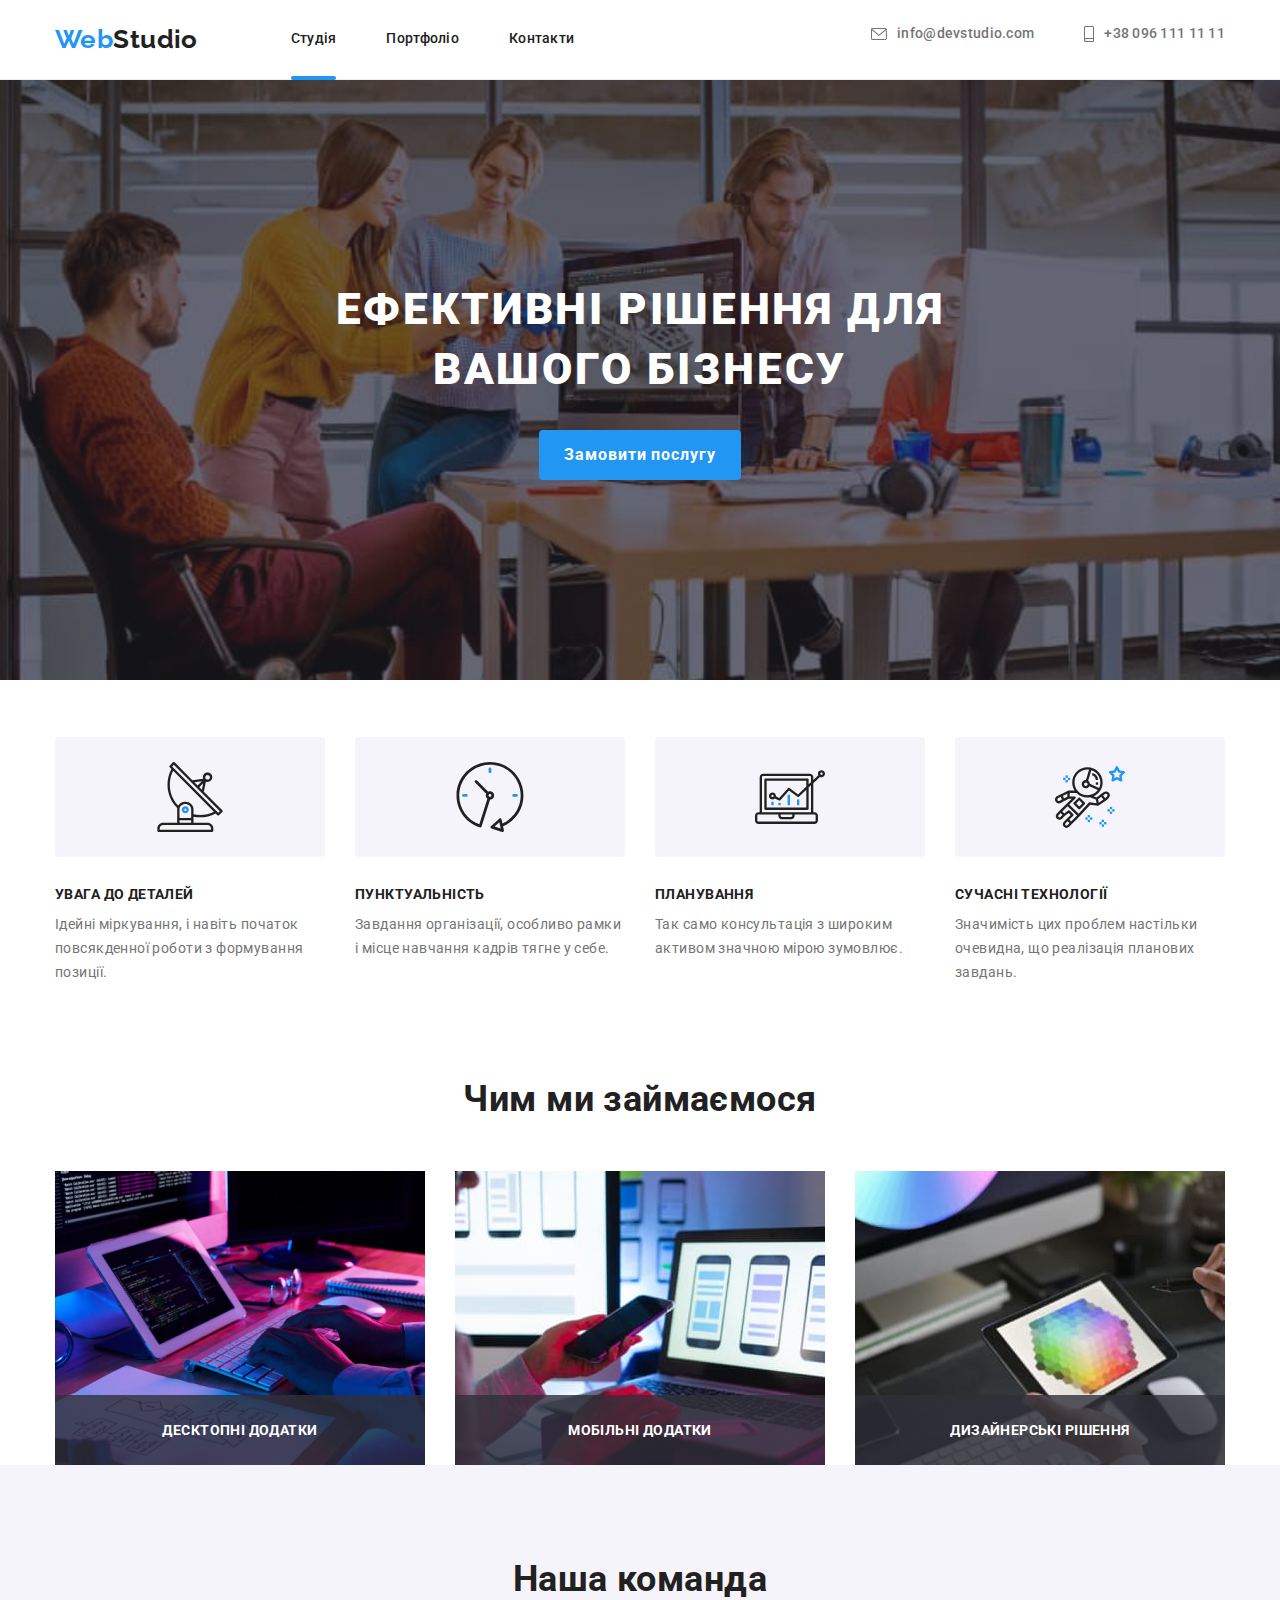
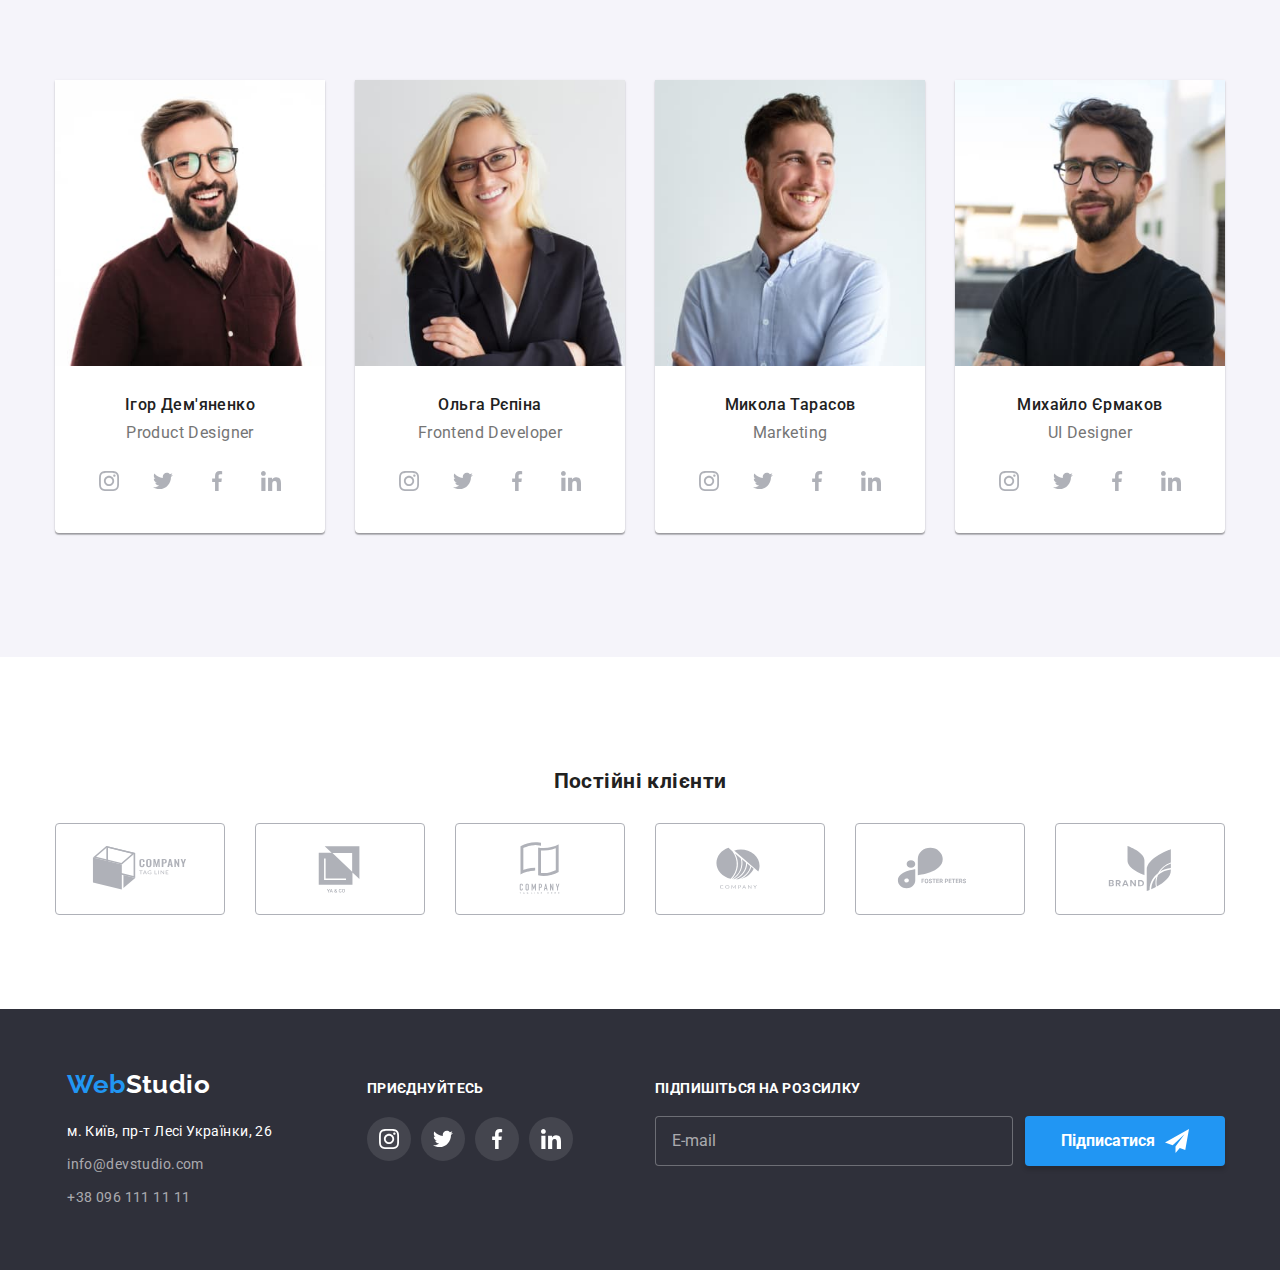
==== commit 2d4ca0f9: "activity images adopted" ====
--- a/index.html
+++ b/index.html
@@ -176,20 +176,31 @@
           <h2 class="activity__title activity__title--position">Чим ми займаємося</h2>
           <ul class="activity__list">
             <li class="activity__item">
-              <img
-                src="./img/box1.jpg"
+              <picture>
+                <source srcset="./img/act-desk-1.jpg 1x, ./img/act-desk-1-2x.jpg 2x"
+                media="(min-width:1200px)"/> 
+                <img
+                src="./img/act-desk-1.jpg"
                 alt="планшет і клавіатура"
                 width="370"
-                height="294"
-              />
+                height="294"/>
+              </picture> 
               <p class="activity__text">Десктопні додатки</p>
             </li>
             <li class="activity__item">
-              <img src="./img/box2.jpg" alt="телефон в руках" width="370" height="294" />
+              <picture>
+                <source srcset="./img/act-desk-2.jpg 1x, ./img/act-desk-2-2x.jpg 2x"
+                media="(min-width:1200px)"/> 
+                <img src="./img/act-desk-2.jpg" alt="телефон в руках" width="370" height="294" />
+              </picture> 
               <p class="activity__text">Мобільні додатки</p>
             </li>
             <li class="activity__item">
-              <img src="./img/box3.jpg" alt="кольорографіка" width="370" height="294" />
+              <picture>
+                <source srcset="./img/act-desk-3.jpg 1x, ./img/act-desk-3-2x.jpg 2x"
+                media="(min-width:1200px)"/> 
+                <img src="./img/act-desk-3.jpg" alt="кольорографіка" width="370" height="294" />
+              </picture> 
               <p class="activity__text">Дизайнерські рішення</p>
             </li>
           </ul>
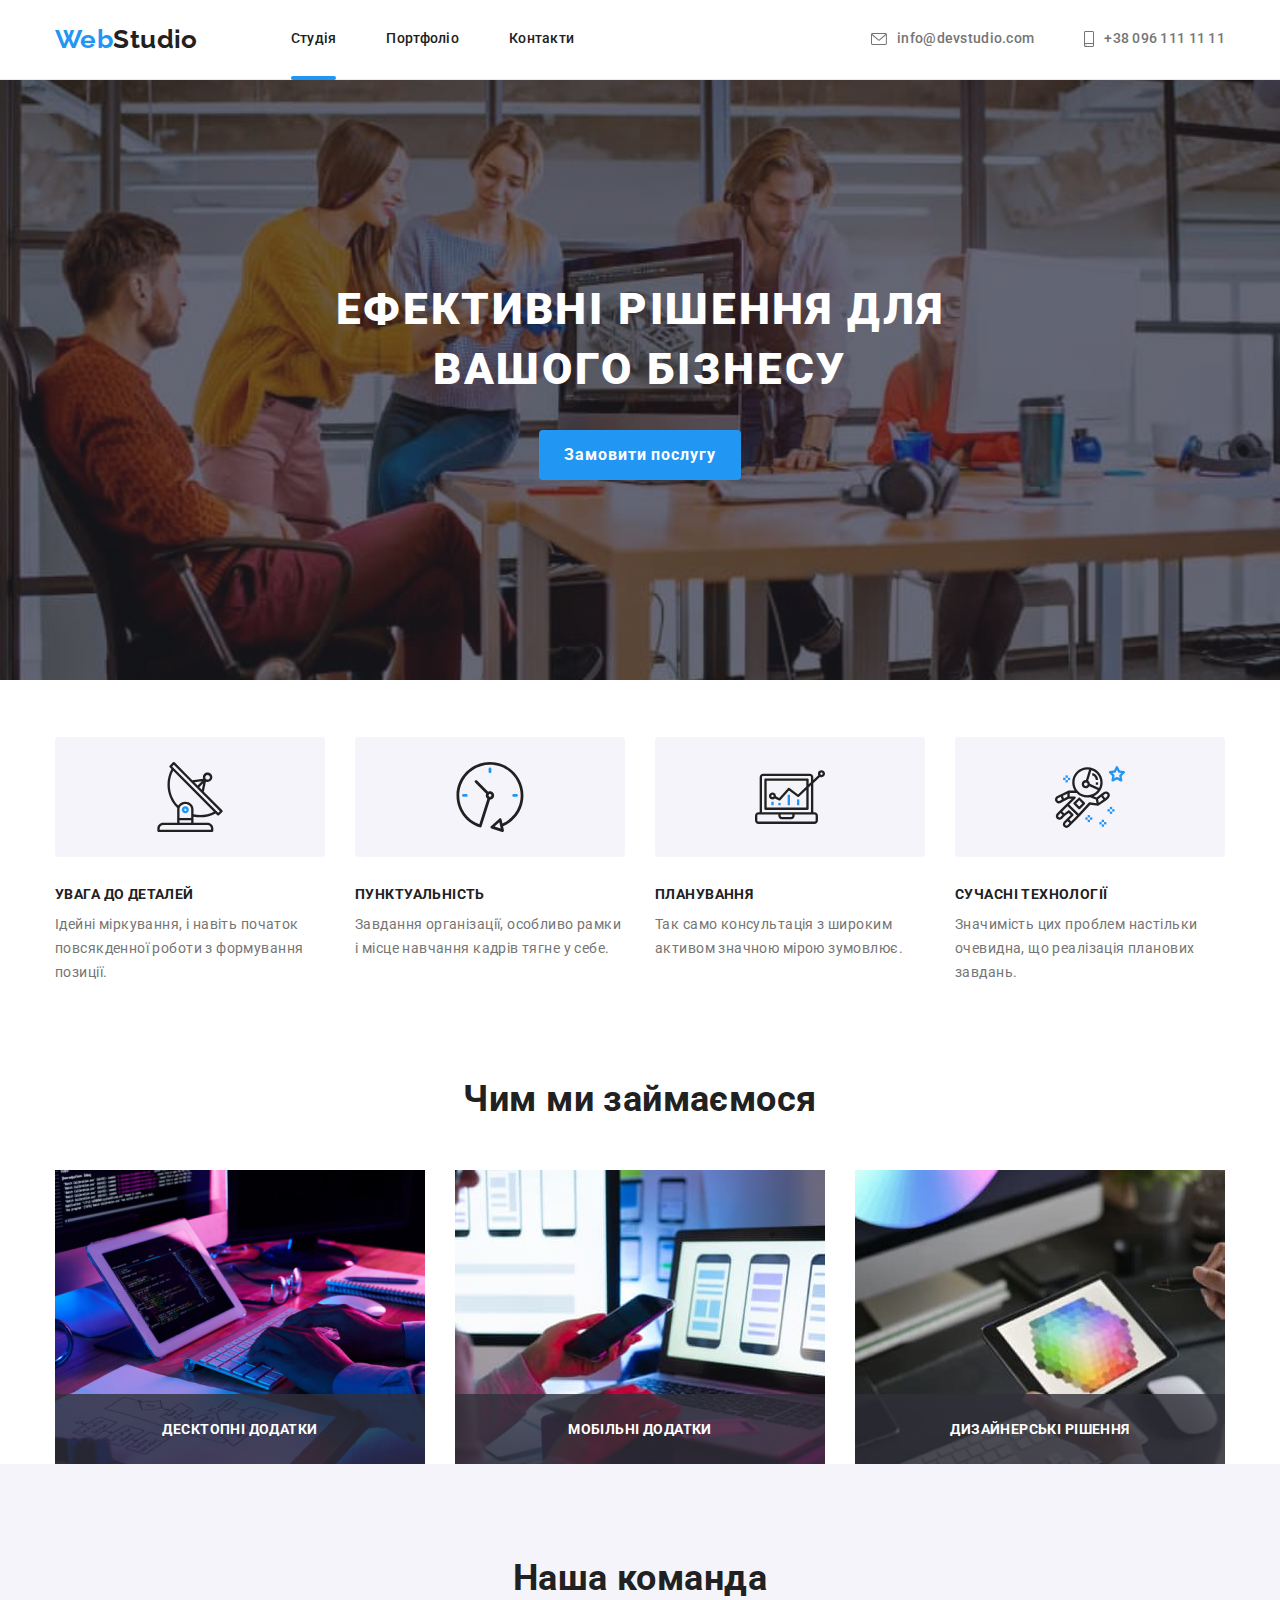
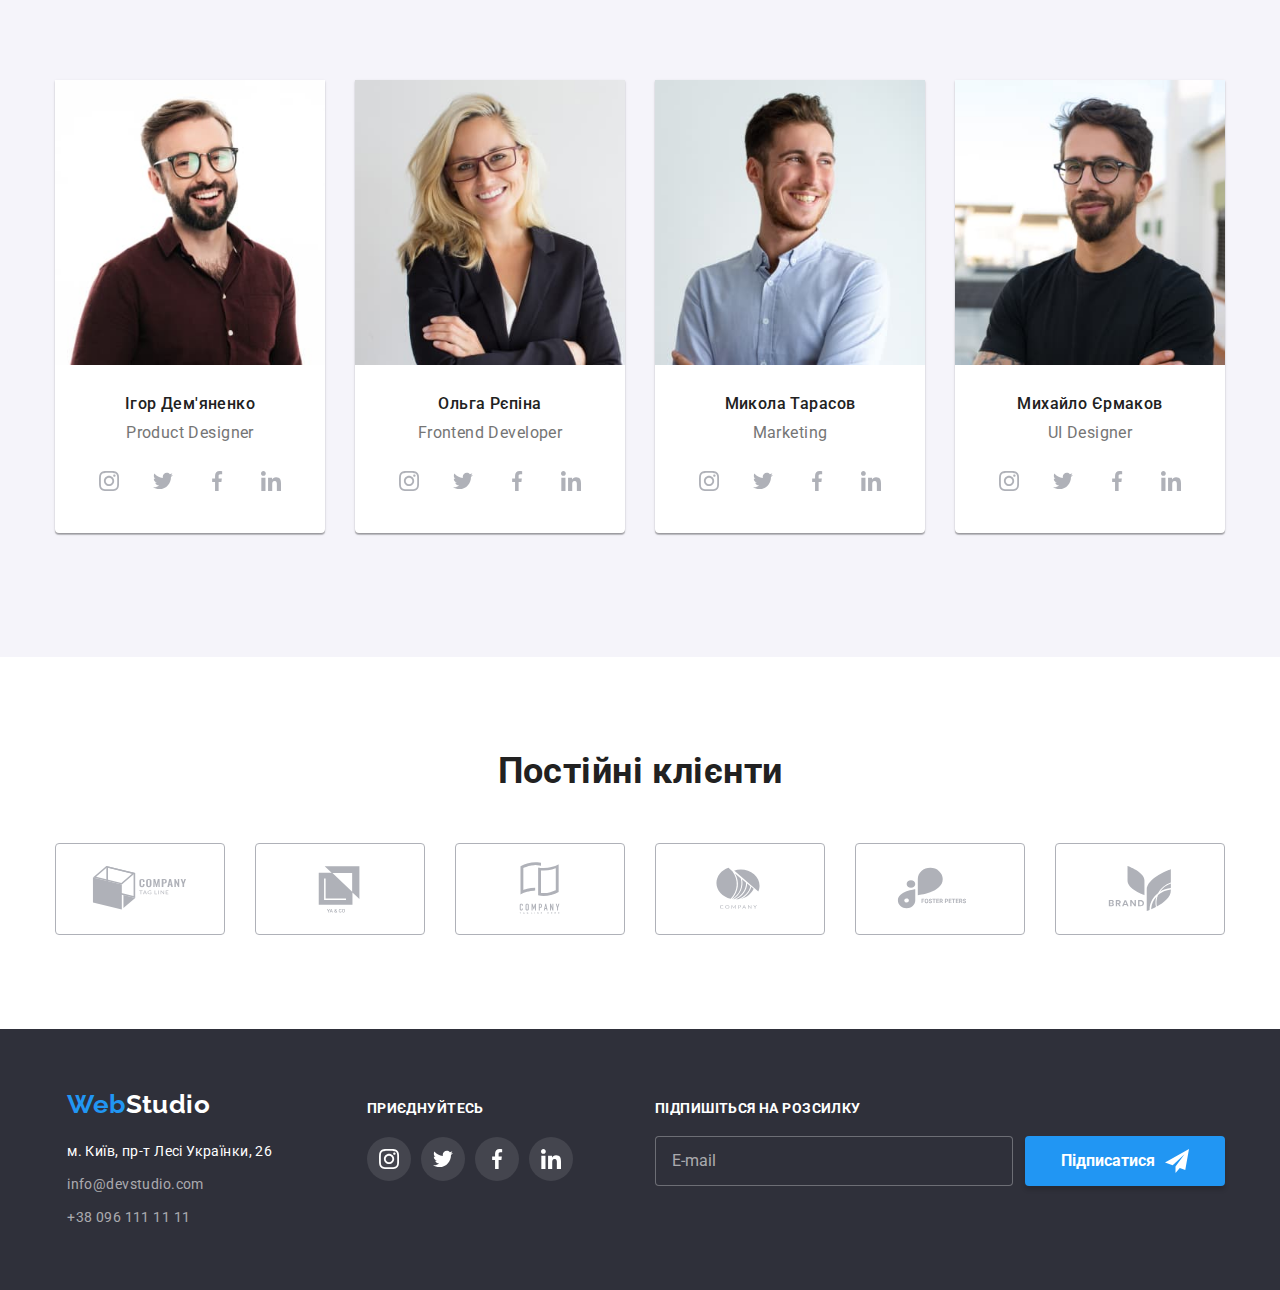
==== commit e6926379: "our clients section adited" ====
--- a/index.html
+++ b/index.html
@@ -397,7 +397,7 @@
       <!--Постійний клієнти-->
       <section class="our-clients">
         <div class="container">
-          <h2 class="our-clients_title our-clients_title--position">Постійні клієнти</h2>
+          <h2 class="our-clients__title our-clients__title--position">Постійні клієнти</h2>
           <ul class="our-clients__list">
             <li class="our-clients__item">
               <a href="#" class="our-clients__link">
--- a/css/main.min.css
+++ b/css/main.min.css
@@ -1 +1 @@
-:root{--color-one--: #ffffff;--color-two--: #2196f3;--color-three--: #212121;--color-four--: #757575;--color-five--: #f5f4fa}.form-btn,.modal-button,.socials-section__link,.our-clients__link,.team-member__soc-link,.properties__icon,.header-contacts__mail-design,.header-contacts__tel-design,.header-contacts__item,.header-page .container,.menu__list{display:flex;align-items:center}.socials-section__title,.properties__title,.menu__text{font-size:14px;line-height:1.14}html{box-sizing:border-box}*,*::after,*::before{box-sizing:border-box}body{font-family:"Roboto",sans-serif;font-size:14px;letter-spacing:.03em;color:var(--color-three--);background-color:var(--color-one--);margin:0}ul{list-style:none;padding:0;margin:0}img{display:block;width:100%;max-width:100%;height:auto}.current-link{color:var(--color-two--)}.container{width:100%;margin-right:auto;margin-left:auto;padding-left:15px;padding-right:15px}@media screen and (min-width: 480px){.container{width:480px}}@media screen and (min-width: 768px){.container{width:768px}}@media screen and (min-width: 1200px){.container{width:1200px}}.header-page{height:80px;border-bottom:1px solid #ececec;padding-top:24px;padding-bottom:24px}.menu{display:none}@media screen and (min-width: 768px){.menu{display:block}}@media screen and (min-width: 1200px){.menu{display:block}}.menu-button-open{margin-left:auto}.menu__text{font-weight:500;letter-spacing:.02em}.logo{font-family:Raleway,sans-serif;font-weight:700;font-size:26px;line-height:1.19;text-decoration:none}.footer-menu__logo,.web-logo{color:var(--color-one--)}.header-logo{color:var(--color-three--);margin-right:93px;align-items:center}.menu__item:not(:last-child){margin-right:50px}.header-page{-moz-column-gap:30px;column-gap:30px}.header-contacts__list{margin-left:auto;display:none}.header-page .header-contacts__list{display:flex;-moz-column-gap:50px;column-gap:50px}.header-page .header-contacts__list{display:none}@media screen and (min-width: 768px){.header-page .header-contacts__list{display:block}}@media screen and (min-width: 1200px){.header-page .header-contacts__list{display:flex}}.header-contacts__item{background-color:rgba(0,0,0,0);justify-items:center;fill:currentColor;margin-bottom:10px}.header-contacts__item:hover,.header-contacts__item:focus{background-color:var(--color-one--);fill:var(--color-two--)}.header-contacts__icon--right{margin-right:10px}.mob-menu{position:fixed;background-color:#fff;top:0;left:0;z-index:1;width:100vw;height:100vh;padding-top:21px;padding-left:40px;padding-bottom:48px}.menu-button-open{display:block;margin-left:auto;background-color:#fff;margin-right:10px;border-color:rgba(0,0,0,0)}@media screen and (min-width: 768px){.menu-button-open{display:none}}@media screen and (min-width: 1200px){.menu-button-open{display:none}}.menu-button-close{display:block;margin-left:auto;margin-right:10px;background-color:#fff;border-color:rgba(0,0,0,0)}.mob-menu__navigation{display:block}.mob-menu__list{font-size:40px;font-weight:500;line-height:1.17;color:var(--color-three--);margin-bottom:302px}.mob-menu__item:not(:last-child){margin-bottom:35px}.mob-connect{display:block;margin-bottom:64px}.mob-connect__item:not(:last-child){margin-bottom:32px}.mob-connect__text{font-size:34px;font-weight:500;line-height:1.17;color:var(--color-two--);text-decoration:none}.mob-connect__text--mail{font-size:24px;font-weight:500;line-height:1.17;text-decoration:none;color:var(--color-four--)}.mob-socnet{display:flex}.mob-socnet__text{font-size:18px;font-weight:500;line-height:1.2;color:var(--color-two--);text-decoration:none}.mob-socnet__list{display:inline-flex;margin-right:83px;gap:20px}.mob-socnet__item:not(:last-child){border-right:1px solid rgba(33,33,33,.2);padding-right:10px}.link-design{color:var(--color-four--);text-decoration:none;transition:background-color 250ms cubic-bezier(0.4, 0, 0.2, 1)}.menu__link{color:var(--color-three--);display:block;text-decoration:none;position:relative;transition:background-color 250ms cubic-bezier(0.4, 0, 0.2, 1)}.menu__link.current-link::after{content:"";display:block;width:100%;height:4px;border-radius:2px;background-color:var(--color-two--);position:absolute;left:0;bottom:-33px}.menu__link:hover,.menu__link:focus,.web-logo,.link-design:hover,.link-design:focus,.mail-design:hover,.mail-design:focus,.tel-design:hover,.tel-design:focus{color:var(--color-two--)}.mail-design,.tel-design{color:var(--color-four--)}.heroe-section{height:400px;background-image:linear-gradient(rgba(47, 48, 58, 0.4), rgba(47, 48, 58, 0.4)),url(../img/heroe-img/header-mob.jpg);background-color:#c4c4c4;padding:118px 0px;text-align:center;margin-left:auto;margin-right:auto;background-size:cover;background-repeat:no-repeat;background-position:center}@media(min-device-pixel-ratio: 2),(-webkit-min-device-pixel-ratio: 2),(min-resolution: 192dpi),(min-resolution: 2dppx){.heroe-section{background-image:linear-gradient(rgba(47, 48, 58, 0.4), rgba(47, 48, 58, 0.4)),url(../img/heroe-img/header-mob@2x.jpg)}}@media screen and (min-width: 768px){.heroe-section{padding:118px 0px;background-image:linear-gradient(rgba(47, 48, 58, 0.4), rgba(47, 48, 58, 0.4)),url(../img/heroe-img/header-tab.jpg)}}@media screen and (min-width: 768px)and (min-device-pixel-ratio: 2),screen and (min-width: 768px)and (-webkit-min-device-pixel-ratio: 2),screen and (min-width: 768px)and (min-resolution: 192dpi),screen and (min-width: 768px)and (min-resolution: 2dppx){.heroe-section{background-image:linear-gradient(rgba(47, 48, 58, 0.4), rgba(47, 48, 58, 0.4)),url(../img/heroe-img/header-tab@2x.jpg)}}@media screen and (min-width: 1200px){.heroe-section{height:600px;padding:200px 0px;background-image:linear-gradient(rgba(47, 48, 58, 0.4), rgba(47, 48, 58, 0.4)),url(../img/heroe-img/header-desk.jpg)}}@media screen and (min-width: 1200px)and (min-device-pixel-ratio: 2),screen and (min-width: 1200px)and (-webkit-min-device-pixel-ratio: 2),screen and (min-width: 1200px)and (min-resolution: 192dpi),screen and (min-width: 1200px)and (min-resolution: 2dppx){.heroe-section{background-image:linear-gradient(rgba(47, 48, 58, 0.4), rgba(47, 48, 58, 0.4)),url(../img/heroe-img/header-desk@2x.jpg)}}.heroe-section__title{font-weight:900;font-size:26px;line-height:1.61;letter-spacing:.06em;text-transform:uppercase;color:var(--color-one--);display:inline-block;margin-bottom:30px;margin-top:0px}@media screen and (min-width: 768px){.heroe-section__title{font-size:26px;line-height:1.36;margin-bottom:30px;margin-top:0px;padding-left:204px;padding-right:204px}}@media screen and (min-width: 1200px){.heroe-section__title{font-size:44px;line-height:1.36;margin-bottom:30px;margin-top:0px;padding-left:204px;padding-right:204px}}.heroe-section__button{font-family:inherit;font-weight:700;font-size:16px;line-height:1.87;letter-spacing:.06em;color:var(--color-one--);background-color:var(--color-two--);cursor:pointer;border-radius:4px;border:rgba(0,0,0,0);padding:10px 25px;display:inline-block;text-align:center;transition:background-color 250ms cubic-bezier(0.4, 0, 0.2, 1)}.heroe-section__button .heroe-section__button--top{margin-top:30px}.heroe-section__button:hover,.heroe-section__button:focus{background-color:#188ce8;box-shadow:0px 4px 4px rgba(0,0,0,.25)}.visual-hidden{position:absolute;white-space:nowrap;width:1px;height:1px;overflow:hidden;border:0;padding:0;clip:rect(0 0 0 0);-webkit-clip-path:inset(50%);clip-path:inset(50%);margin:-1px}.activity__title{font-family:inherit;font-weight:700;font-size:36px;line-height:1.16}.activity__title--position{margin-top:0;margin-bottom:50px;text-align:center}.properties{width:100%;display:block;margin-left:auto;margin-right:auto}@media screen and (min-width: 768px){.properties{display:inline-block}}@media screen and (min-width: 1200px){.properties{width:100%;padding-top:57px;padding-bottom:94px}}@media screen and (min-width: 480px){.properties__list{display:block;padding-top:60px;padding-bottom:60px}}@media screen and (min-width: 768px){.properties__list{display:flex;flex-wrap:wrap;-moz-column-gap:30px;column-gap:30px}}@media screen and (min-width: 1200px){.properties__list{display:flex;-moz-column-gap:30px;column-gap:30px;padding-top:0px;padding-bottom:0px}}@media screen and (min-width: 480px){.properties__list .properties__item{width:100%;margin-top:30px}}@media screen and (min-width: 768px){.properties__list .properties__item{width:calc((100% - 30px)/2);margin-top:0px}}@media screen and (min-width: 1200px){.properties__list .properties__item{width:calc((100% - 90px)/4);justify-content:center}}.properties__title{font-weight:700;text-transform:uppercase}@media screen and (min-width: 480px){.properties__title{margin-top:0px;text-align:center}}@media screen and (min-width: 768px){.properties__title{text-align:left}}.properties__title--down-position{margin-bottom:10px}.properties__text{font-weight:400;font-size:14px;line-height:1.71;color:var(--color-four--);margin-top:0;margin-bottom:0px}.properties__icon{margin-bottom:30px;background-color:#f5f4fa;border-radius:4px;margin-left:auto;margin-right:auto;justify-content:center;height:120px}@media screen and (min-width: 480px){.properties{width:450px}}@media screen and (min-width: 768px){.properties{width:354px}}@media screen and (min-width: 1200px){.properties{width:100%}}@media screen and (min-width: 480px){.properties__item:first-child{margin-top:0px}}@media screen and (min-width: 768px){.properties__item:nth-child(n+3){margin-top:30px}}@media screen and (min-width: 1200px){.properties__item:nth-child(n+3){margin-top:0px}}.activity{display:none;padding-bottom:0px}@media screen and (min-width: 768px){.activity{display:flex}}@media screen and (min-width: 1200px){.activity{display:flex}}.activity__list{display:flex;-moz-column-gap:30px;column-gap:30px;flex-direction:row}.activity__text{display:flex;font-family:inherit;font-size:14px;font-weight:700;text-transform:uppercase;line-height:1.17;color:var(--color-one--);background-color:rgba(47,48,58,.8);height:70px;width:100%;margin:0;padding-top:27px;padding-bottom:27px;justify-content:center;position:absolute;bottom:0;right:0}.activity__item{width:calc((100% - 60px)/3);position:relative}.team-section{background-color:var(--color-five--);padding-bottom:60px;padding-top:60px}@media screen and (min-width: 1200px){.team-section{padding-bottom:94px;padding-top:94px}}.team-section__title{font-family:inherit;font-weight:700;font-size:28px;line-height:1.17;margin-bottom:30px}@media screen and (min-width: 1200px){.team-section__title{font-size:36px;line-height:1.16}}.team-section__title--position{margin-top:0;text-align:center}@media screen and (min-width: 1200px){.team-section__title--position{margin-bottom:50px}}@media screen and (min-width: 480px){.team__list{display:block}}@media screen and (min-width: 768px){.team__list{display:flex;flex-wrap:wrap;-moz-column-gap:30px;column-gap:30px}}@media screen and (min-width: 1200px){.team__list{display:flex;-moz-column-gap:30px;column-gap:30px}}.team__item{background-color:#fff;margin-bottom:30px}@media screen and (min-width: 768px){.team__item{width:calc((100% - 30px)/2);margin-top:30px}}@media screen and (min-width: 1200px){.team__item{width:calc((100% - 90px)/4);justify-content:center;border-bottom-left-radius:4px;border-bottom-right-radius:4px;box-shadow:0px 1px 3px rgba(0,0,0,.12),0px 1px 1px rgba(0,0,0,.14),0px 2px 1px rgba(0,0,0,.2)}}.team-member{padding-top:30px;padding-bottom:24px}@media screen and (min-width: 1200px){.team-member{padding-bottom:30px}}.team-member__soc-list{display:flex;justify-content:center;gap:10px}.team-member__soc-icon{fill:#afb1b8;transition:fill 250ms cubic-bezier(0.4, 0, 0.2, 1)}.team-member__soc-link{width:44px;height:44px;border-radius:50%;background-color:rgba(0,0,0,0);justify-content:center;transition:background-color 250ms cubic-bezier(0.4, 0, 0.2, 1),fill 250ms cubic-bezier(0.4, 0, 0.2, 1)}.team-member__soc-link:hover,.team-member__soc-link:focus{background-color:var(--color-two--)}.team-member__soc-link:hover .team-member__soc-icon,.team-member__soc-link:focus .team-member__soc-icon{fill:#fff}.team-member__name{font-weight:500;font-size:16px;line-height:1.18;margin-top:0;text-align:center}.team-member__name--bottom{margin-bottom:10px}.team-member__position{font-size:16px;line-height:1.18;color:var(--color-four--);margin:0;text-align:center}.team-member__position--bottom{margin-bottom:16px}.our-clients{padding-top:60px;padding-bottom:60px;text-align:center}@media screen and (min-width: 1200px){.our-clients{padding-top:94px;padding-bottom:94px}}.our-clients .our-clients__title{display:block;font-family:inherit;font-weight:700;font-size:28px;line-height:1.17;margin-bottom:0px;margin-top:0px}@media screen and (min-width: 1200px){.our-clients .our-clients__title{font-size:36px;line-height:1.16}}.our-clients .our-clients__title--position{text-align:center}@media screen and (min-width: 1200px){.our-clients .our-clients__title--position{margin-bottom:50px}}.our-clients__list{display:flex;flex-wrap:wrap;gap:30px;justify-content:center;margin-top:30px}@media screen and (min-width: 1200px){.our-clients__list{display:flex;-moz-column-gap:30px;column-gap:30px}}@media screen and (min-width: 480px){.our-clients__item{width:calc((100% - 30px)/2);margin-bottom:0px}}@media screen and (min-width: 768px){.our-clients__item{width:calc((100% - 60px)/3)}}@media screen and (min-width: 1200px){.our-clients__item{width:170px;margin-bottom:0px}}.properties__item:nth-child(n+5){margin-bottom:0px}.our-clients__link{border:1px solid #afb1b8;border-radius:4px;width:100%;height:92px;justify-content:center;fill:#afb1b8;transition:background-color 250ms cubic-bezier(0.4, 0, 0.2, 1),fill 250ms cubic-bezier(0.4, 0, 0.2, 1),border 250ms cubic-bezier(0.4, 0, 0.2, 1)}.our-clients__link:hover,.our-clients__link:focus{fill:var(--color-two--);border:1px solid var(--color-two--)}.footer-design{background-color:#2f303a;padding-top:60px;padding-bottom:60px}.footer-section{display:block;text-align:center}@media screen and (min-width: 1200px){.footer-section{display:flex;align-items:cente;align-items:baseline;gap:70px}}@media screen and (min-width: 768px){.footer-design__tablet{display:flex;align-items:baseline;justify-content:space-around}}@media screen and (min-width: 1200px){.footer-design__tablet{display:flex;width:100%;gap:70px}}@media screen and (min-width: 1200px){.footer-menu{text-align:left}}.footer-address__item:not(:last-child){margin-top:0px;margin-bottom:9px}.footer-address--top{margin-top:20px}.footer-address__contacts{font-family:inherit;font-size:14px;line-height:1.71;display:inline-block}.footer-address__street{color:var(--color-one--);font-style:normal;transition:color 250ms cubic-bezier(0.4, 0, 0.2, 1)}.footer-address__mail,.footer-address__tel{font-family:inherit;font-style:normal;font-size:14px;line-height:1.71;color:rgba(255,255,255,.6);transition:color 250ms cubic-bezier(0.4, 0, 0.2, 1)}.footer-address--decoration{text-decoration:none}.footer-address__mail:hover,.footer-address__mail:focus,.footer-address__tel:hover,.footer-address__tel:focus,.footer-address__street:hover,.footer-address__street:focus{color:var(--color-two--)}.socials-section{width:100%;text-align:center;margin-top:60px}@media screen and (min-width: 768px){.socials-section{margin-top:0px;width:206px}}@media screen and (min-width: 1200px){.socials-section{width:206px;margin-top:0px}}.socials-section__title{font-family:inherit;font-weight:700;color:var(--color-one--);text-transform:uppercase;justify-content:center;margin-top:0;margin-bottom:0}@media screen and (min-width: 1200px){.socials-section__title{text-align:left;font-family:inherit;font-weight:700;font-size:14px;line-height:1.14;color:var(--color-one--);text-transform:uppercase;justify-content:center;margin-top:0;margin-bottom:0}}.socials-section__list{display:flex;justify-content:center;-moz-column-gap:10px;column-gap:10px;margin-top:20px}.socials-section__icon{fill:var(--color-one--)}.socials-section__link{width:44px;height:44px;border-radius:50%;background-color:rgba(255,255,255,.1);justify-content:center;transition:background-color 250ms cubic-bezier(0.4, 0, 0.2, 1),fill 250ms cubic-bezier(0.4, 0, 0.2, 1)}.socials-section__link:hover,.socials-section__link:focus{background-color:var(--color-two--)}.socials-section__link:hover .socials-section__icon,.socials-section__link:focus .socials-section__icon{fill:#fff}.footer-subscr{margin-top:60px}@media screen and (min-width: 1200px){.footer-subscr{margin-top:0px}}.footer-subscr__form{display:block}@media screen and (min-width: 1200px){.footer-subscr__form{display:flex;width:570px}}.footer-subscr__form--top{margin-top:20px}.footer-subscr__title{font-size:14px;font-weight:700;color:var(--color-one--);margin-top:0;margin-bottom:0px;text-transform:uppercase}@media screen and (min-width: 1200px){.footer-subscr__title{text-align:left}}.footer-subscr__text{width:100%;height:50px;color:var(--color-one--);background-color:#2f303a;border:1px solid rgba(255,255,255,.3);border-radius:4px;padding-left:16px;padding-top:15px;padding-bottom:15px}@media screen and (min-width: 768px){.footer-subscr__text{width:450px}}@media screen and (min-width: 1200px){.footer-subscr__text{display:block;width:358px}}.footer-subscr__text--right{margin-right:12px}.footer-subscr__text:focus{border:1px solid var(--color-two--);outline:rgba(0,0,0,0)}.footer-subscr__text::-moz-placeholder{font-size:16px;color:rgba(255,255,255,.6)}.footer-subscr__text:-ms-input-placeholder{font-size:16px;color:rgba(255,255,255,.6)}.footer-subscr__text::placeholder{font-size:16px;color:rgba(255,255,255,.6)}.footer-subscr__icon--left{margin-left:10px}.footer-subscr__btn{display:block;align-items:center;width:200px;height:50px;background-color:var(--color-two--);color:var(--color-one--);fill:currentColor;font-size:16px;font-weight:700;border-radius:4px;box-shadow:0px 4px 4px rgba(0,0,0,.15);border-color:rgba(0,0,0,0);justify-content:center;padding-left:6px;cursor:pointer;margin-left:auto;margin-right:auto;margin-top:20px}@media screen and (min-width: 1200px){.footer-subscr__btn{display:flex;align-items:center;width:200px;height:50px;background-color:var(--color-two--);color:var(--color-one--);fill:currentColor;font-size:16px;font-weight:700;border-radius:4px;box-shadow:0px 4px 4px rgba(0,0,0,.15);border-color:rgba(0,0,0,0);justify-content:center;padding-left:6px;cursor:pointer;margin-top:0px}}.backdrop{width:100%;height:100%;top:0;background-color:rgba(0,0,0,.2);position:fixed;transition:opacity 500ms cubic-bezier(0.25, 0.46, 0.45, 0.94),visibility 500ms}.btn-design{font-family:inherit;font-size:16px;line-height:1.62;font-weight:500;background:var(--color-five--);color:var(--color-three--);cursor:pointer;border-radius:4px;border-color:rgba(0,0,0,0);padding:6px 22px;display:inline-block;text-align:center;box-shadow:0px 4px 4px rgba(0,0,0,.25);transition:color 250ms cubic-bezier(0.4, 0, 0.2, 1),background-color 250ms cubic-bezier(0.4, 0, 0.2, 1),box-shadow 250ms cubic-bezier(0.4, 0, 0.2, 1),border-radius 250ms cubic-bezier(0.4, 0, 0.2, 1)}.btn-design:hover,.btn-design:focus{color:var(--color-one--);background-color:var(--color-two--);box-shadow:0px 3px 1px rgba(0,0,0,.1),0px 1px 2px rgba(0,0,0,.08),0px 2px 2px rgba(0,0,0,.12);border-radius:4px}.menu-button-close:hover,.menu-button-close:focus{fill:var(--color-two--)}.work-filtr{padding-top:60px;padding-bottom:60px}@media screen and (min-width: 1200px){.work-filtr{padding-top:83px;padding-bottom:105px}}@media screen and (min-width: 480px){.work-filtr__list{display:flex;flex-wrap:wrap;gap:8px 15px;margin-bottom:40px;flex-direction:row}}@media screen and (min-width: 768px){.work-filtr__list{display:flex;justify-content:center;margin-bottom:30px;-moz-column-gap:8px;column-gap:8px}}@media screen and (min-width: 1200px){.work-filtr__list{display:flex;justify-content:center;margin-bottom:50px;-moz-column-gap:8px;column-gap:8px}}@media screen and (min-width: 480px){.project-example__list{display:block;width:100%}}@media screen and (min-width: 768px){.project-example__list{display:flex;flex-wrap:wrap;-moz-column-gap:30px;column-gap:30px;flex-grow:1}}@media screen and (min-width: 1200px){.project-example__list{display:flex;-moz-column-gap:30px;column-gap:30px}}.project-example__link{display:flex;height:100%;flex-direction:column}.project-example__link:hover .project-slider__text,.project-example__link:focus .project-slider__text{transform:translateY(0)}@media screen and (min-width: 480px){.project-example__item{width:100%;margin-bottom:30px}}@media screen and (min-width: 768px){.project-example__item{width:calc((100% - 30px)/2);margin-bottom:30px}}@media screen and (min-width: 1200px){.project-example__item{width:calc((100% - 60px)/3);margin-bottom:30px}.project-example__item:hover,.project-example__item:focus .project-slider__text{box-shadow:0px 1px 1px rgba(0,0,0,.12),0px 4px 4px rgba(0,0,0,.06),1x 4px 6px rgba(0,0,0,.16)}}.project-example__item .project-slider{position:relative;overflow:hidden}.project-example__item .project-slider__text{font-family:inherit;position:absolute;display:block;top:0;left:0;font-size:18px;font-weight:400;line-height:1.55;background-color:var(--color-two--);color:var(--color-one--);margin:0;height:100%;padding:63px 24px;transform:translateY(100%);transition:transform 300ms cubic-bezier(0.4, 0, 0.2, 1)}.project-example__item .text-border{border-right:1px solid #ececec;border-left:1px solid #ececec;border-bottom:1px solid #ececec;padding:20px 24px;flex-grow:1}.project-example__item .project-text{font-size:16px;line-height:1.8;color:var(--color-four--);margin-top:0;margin-bottom:0}.project-example__item .project-title{font-weight:700;font-size:18px;line-height:2;letter-spacing:.06em;color:var(--color-three--);margin-bottom:4px;margin-top:0}.project-example__item a{text-decoration:none}.modal-window{width:450px;background-color:var(--color-one--);border-radius:4px;position:absolute;top:50%;left:50%;transform:translate(-50%, -50%) scale(1) rotate(0);transition:transform 400ms linear,height 500ms linear;padding:40px}@media screen and (min-width: 768px){.modal-window{width:450px;background-color:var(--color-one--);border-radius:4px;position:absolute;top:50%;left:50%;transform:translate(-50%, -50%) scale(1) rotate(0);transition:transform 400ms linear,height 500ms linear;padding:40px}}@media screen and (min-width: 1200px){.modal-window{width:528px;background-color:var(--color-one--);border-radius:4px;position:absolute;top:50%;left:50%;transform:translate(-50%, -50%) scale(1) rotate(0);transition:transform 400ms linear,height 500ms linear;padding:40px}}.backdrop.is-hidden .modal-window{transform:translate(-50%, -50%) scale(0) rotate(-180deg);transition:transform 400ms linear}.modal-button{justify-content:center;position:absolute;top:8px;right:8px;height:30px;width:30px;border-radius:50%;background-color:var(--color-one--);border:1px solid rgba(0,0,0,.1);box-shadow:0px 1px 3px rgba(0,0,0,.12),0px 1px 1px rgba(0,0,0,.14),0px 2px 1px rgba(0,0,0,.2)}.modal-button:hover,.modal-button:focus{fill:var(--color-two--)}.modal-icon{transition:fill 250ms cubic-bezier(0.4, 0, 0.2, 1)}.is-hidden{opacity:0;visibility:hidden;pointer-events:none}.modal-title{font-weight:700;font-size:20px;color:var(--color-three--);display:block;text-align:center;margin-bottom:12px;margin-top:0}.input-form{display:block;width:100%;height:40px;border-radius:4px;border:1px solid rgba(33,33,33,.2);font-size:12px;padding-left:42px;transition:border 250ms cubic-bezier(0.4, 0, 0.2, 1)}.input-form:focus{border:1px solid var(--color-two--);outline:rgba(0,0,0,0)}.input-form:focus+.input-icon{fill:var(--color-two--)}.input-title{display:block;font-size:12px;color:var(--color-four--);margin-bottom:4px}.input-form-comment{display:block;font-size:12px;color:var(--color-four--);height:120px;width:100%;border-radius:4px;border:1px solid rgba(33,33,33,.2);margin-bottom:20px;padding:12px 16px;transition:border 250ms cubic-bezier(0.4, 0, 0.2, 1)}.input-form-comment:focus{border:1px solid var(--color-two--);outline:rgba(0,0,0,0)}.input-form-comment::-moz-placeholder{display:block;font-size:12px;color:rgba(117,117,117,.5)}.input-form-comment:-ms-input-placeholder{display:block;font-size:12px;color:rgba(117,117,117,.5)}.input-form-comment::placeholder{display:block;font-size:12px;color:rgba(117,117,117,.5)}.form-btn{color:var(--color-one--);font-size:16px;background-color:var(--color-two--);letter-spacing:.06em;justify-content:center;border-color:rgba(0,0,0,0);border-radius:4px;box-shadow:0px 4px 4px rgba(0,0,0,.25);width:200px;height:50px;margin-left:auto;margin-right:auto;cursor:pointer;transition:background-color 250ms cubic-bezier(0.4, 0, 0.2, 1),box-shadow 250ms cubic-bezier(0.4, 0, 0.2, 1),border-radius 250ms cubic-bezier(0.4, 0, 0.2, 1)}.form-btn:hover,.form-btn:focus{background-color:#188ce8;box-shadow:0px 4px 4px rgba(0,0,0,.15)}.input-field{align-items:center}.input-field:not(:last-of-type){margin-bottom:10px;position:relative}.input-field:last-of-type{margin-bottom:30px}.input-wrap{position:relative}.input-icon{position:absolute;left:12px;top:50%;transform:translateY(-50%);transition:fill 250ms cubic-bezier(0.4, 0, 0.2, 1)}.checkbox-text{font-size:12px;color:var(--color-four--);display:flex;justify-content:center}.checkbox-text span{width:16px;height:15px;border:2px solid var(--color-three--);border-radius:3px;margin-right:7px;display:flex;align-items:center;justify-content:center;transition:background-color 250ms cubic-bezier(0.4, 0, 0.2, 1)}.checkbox-text .agr-cond{text-decoration:underline;color:var(--color-two--);display:flex;padding-left:2px}@media screen and (min-width: 1200px){.checkbox-text{font-size:14px;color:var(--color-four--);display:flex;justify-content:center}.checkbox-text span{width:16px;height:15px;border:2px solid var(--color-three--);border-radius:3px;margin-right:7px;display:flex;align-items:center;justify-content:center;transition:background-color 250ms cubic-bezier(0.4, 0, 0.2, 1)}.checkbox-text .agr-cond{text-decoration:underline;color:var(--color-two--);display:flex;padding-left:2px}}.agr-cond:visited{color:var(--color-two--)}.input-check{-webkit-appearance:none;-moz-appearance:none;appearance:none;transition:fill 250ms cubic-bezier(0.4, 0, 0.2, 1),border-color 250ms cubic-bezier(0.4, 0, 0.2, 1)}.input-check:checked+.checkbox-text span{background-color:var(--color-two--);filter:drop-shadow(0px 4px 4px rgba(0, 0, 0, 0.25));border:none}.input-check:checked+.checkbox-text .check-icon{fill:var(--color-one--)}.check-icon{fill:rgba(0,0,0,0);transition:fill 250ms cubic-bezier(0.4, 0, 0.2, 1)}.input-check:hover+.checkbox-text span{fill:var(--color-one--);border-color:var(--color-two--)}/*# sourceMappingURL=main.min.css.map */+:root{--color-one--: #ffffff;--color-two--: #2196f3;--color-three--: #212121;--color-four--: #757575;--color-five--: #f5f4fa}.form-btn,.modal-button,.socials-section__link,.our-clients__link,.team-member__soc-link,.properties__icon,.header-contacts__mail-design,.header-contacts__tel-design,.header-contacts__item,.header-page .container,.menu__list{display:flex;align-items:center}.socials-section__title,.properties__title,.menu__text{font-size:14px;line-height:1.14}html{box-sizing:border-box}*,*::after,*::before{box-sizing:border-box}body{font-family:"Roboto",sans-serif;font-size:14px;letter-spacing:.03em;color:var(--color-three--);background-color:var(--color-one--);margin:0}ul{list-style:none;padding:0;margin:0}img{display:block;width:100%;max-width:100%;height:auto}.current-link{color:var(--color-two--)}.container{width:100%;margin-right:auto;margin-left:auto;padding-left:15px;padding-right:15px}@media screen and (min-width: 480px){.container{width:480px}}@media screen and (min-width: 768px){.container{width:768px}}@media screen and (min-width: 1200px){.container{width:1200px}}.header-page{border-bottom:1px solid #ececec;padding-top:24px;padding-bottom:24px}.menu{display:none}@media screen and (min-width: 768px){.menu{display:block}}@media screen and (min-width: 1200px){.menu{display:block}}.menu-button-open{margin-left:auto}.menu__text{font-weight:500;letter-spacing:.02em}.logo{font-family:Raleway,sans-serif;font-weight:700;font-size:26px;line-height:1.19;text-decoration:none}.footer-menu__logo,.web-logo{color:var(--color-one--)}.header-logo{color:var(--color-three--);margin-right:93px;align-items:center}.menu__item:not(:last-child){margin-right:50px}.header-page{-moz-column-gap:30px;column-gap:30px}.header-contacts__list{margin-left:auto;display:none}.header-page .header-contacts__list{display:flex;-moz-column-gap:50px;column-gap:50px}.header-page .header-contacts__list{display:none}@media screen and (min-width: 768px){.header-page .header-contacts__list{display:block}}@media screen and (min-width: 1200px){.header-page .header-contacts__list{display:flex}}.header-contacts__item{background-color:rgba(0,0,0,0);justify-items:center;fill:currentColor}.header-contacts__item:hover,.header-contacts__item:focus{background-color:var(--color-one--);fill:var(--color-two--)}.header-contacts__item:not(:last-child){margin-bottom:10px}@media screen and (min-width: 1200px){.header-contacts__item:not(:last-child){margin-bottom:0px}}.header-contacts__icon--right{margin-right:10px}.mob-menu{position:fixed;background-color:#fff;top:0;left:0;z-index:1;width:100vw;height:100vh;padding-top:21px;padding-left:40px;padding-bottom:48px}.menu-button-open{display:block;margin-left:auto;background-color:#fff;margin-right:10px;border-color:rgba(0,0,0,0)}@media screen and (min-width: 768px){.menu-button-open{display:none}}@media screen and (min-width: 1200px){.menu-button-open{display:none}}.menu-button-close{display:block;margin-left:auto;margin-right:10px;background-color:#fff;border-color:rgba(0,0,0,0)}.mob-menu__navigation{display:block}.mob-menu__list{font-size:40px;font-weight:500;line-height:1.17;color:var(--color-three--);margin-bottom:302px}.mob-menu__item:not(:last-child){margin-bottom:35px}.mob-connect{display:block;margin-bottom:64px}.mob-connect__item:not(:last-child){margin-bottom:32px}.mob-connect__text{font-size:34px;font-weight:500;line-height:1.17;color:var(--color-two--);text-decoration:none}.mob-connect__text--mail{font-size:24px;font-weight:500;line-height:1.17;text-decoration:none;color:var(--color-four--)}.mob-socnet{display:flex}.mob-socnet__text{font-size:18px;font-weight:500;line-height:1.2;color:var(--color-two--);text-decoration:none}.mob-socnet__list{display:inline-flex;margin-right:83px;gap:20px}.mob-socnet__item:not(:last-child){border-right:1px solid rgba(33,33,33,.2);padding-right:10px}.mob-connect__text--mail:hover,.mob-connect__text--mail:hover,.menu-button-open:hover,.menu-button-open:focus{color:var(--color-two--)}.link-design{color:var(--color-four--);text-decoration:none;transition:background-color 250ms cubic-bezier(0.4, 0, 0.2, 1)}.menu__link{color:var(--color-three--);display:block;text-decoration:none;position:relative;transition:background-color 250ms cubic-bezier(0.4, 0, 0.2, 1)}.menu__link.current-link::after{content:"";display:block;width:100%;height:4px;border-radius:2px;background-color:var(--color-two--);position:absolute;left:0;bottom:-33px}.menu__link:hover,.menu__link:focus,.web-logo,.link-design:hover,.link-design:focus,.mail-design:hover,.mail-design:focus,.tel-design:hover,.tel-design:focus{color:var(--color-two--)}.mail-design,.tel-design{color:var(--color-four--)}.heroe-section{height:400px;background-image:linear-gradient(rgba(47, 48, 58, 0.4), rgba(47, 48, 58, 0.4)),url(../img/heroe-img/header-mob.jpg);background-color:#c4c4c4;padding:118px 0px;text-align:center;margin-left:auto;margin-right:auto;background-size:cover;background-repeat:no-repeat;background-position:center}@media(min-device-pixel-ratio: 2),(-webkit-min-device-pixel-ratio: 2),(min-resolution: 192dpi),(min-resolution: 2dppx){.heroe-section{background-image:linear-gradient(rgba(47, 48, 58, 0.4), rgba(47, 48, 58, 0.4)),url(../img/heroe-img/header-mob@2x.jpg)}}@media screen and (min-width: 768px){.heroe-section{max-width:768px;padding:118px 0px;background-image:linear-gradient(rgba(47, 48, 58, 0.4), rgba(47, 48, 58, 0.4)),url(../img/heroe-img/header-tab.jpg)}}@media screen and (min-width: 768px)and (min-device-pixel-ratio: 2),screen and (min-width: 768px)and (-webkit-min-device-pixel-ratio: 2),screen and (min-width: 768px)and (min-resolution: 192dpi),screen and (min-width: 768px)and (min-resolution: 2dppx){.heroe-section{background-image:linear-gradient(rgba(47, 48, 58, 0.4), rgba(47, 48, 58, 0.4)),url(../img/heroe-img/header-tab@2x.jpg)}}@media screen and (min-width: 1200px){.heroe-section{max-width:1600px;height:600px;padding:200px 0px;background-image:linear-gradient(rgba(47, 48, 58, 0.4), rgba(47, 48, 58, 0.4)),url(../img/heroe-img/header-desk.jpg)}}@media screen and (min-width: 1200px)and (min-device-pixel-ratio: 2),screen and (min-width: 1200px)and (-webkit-min-device-pixel-ratio: 2),screen and (min-width: 1200px)and (min-resolution: 192dpi),screen and (min-width: 1200px)and (min-resolution: 2dppx){.heroe-section{background-image:linear-gradient(rgba(47, 48, 58, 0.4), rgba(47, 48, 58, 0.4)),url(../img/heroe-img/header-desk@2x.jpg)}}.heroe-section__title{font-weight:900;font-size:26px;line-height:1.61;letter-spacing:.06em;text-transform:uppercase;color:var(--color-one--);display:inline-block;margin-bottom:30px;margin-top:0px}@media screen and (min-width: 768px){.heroe-section__title{font-size:26px;line-height:1.36;margin-bottom:30px;margin-top:0px;padding-left:204px;padding-right:204px}}@media screen and (min-width: 1200px){.heroe-section__title{font-size:44px;line-height:1.36;margin-bottom:30px;margin-top:0px;padding-left:204px;padding-right:204px}}.heroe-section__button{font-family:inherit;font-weight:700;font-size:16px;line-height:1.87;letter-spacing:.06em;color:var(--color-one--);background-color:var(--color-two--);cursor:pointer;border-radius:4px;border:rgba(0,0,0,0);padding:10px 25px;display:inline-block;text-align:center;transition:background-color 250ms cubic-bezier(0.4, 0, 0.2, 1)}.heroe-section__button .heroe-section__button--top{margin-top:30px}.heroe-section__button:hover,.heroe-section__button:focus{background-color:#188ce8;box-shadow:0px 4px 4px rgba(0,0,0,.25)}.visual-hidden{position:absolute;white-space:nowrap;width:1px;height:1px;overflow:hidden;border:0;padding:0;clip:rect(0 0 0 0);-webkit-clip-path:inset(50%);clip-path:inset(50%);margin:-1px}.activity__title{font-family:inherit;font-weight:700;font-size:36px;line-height:1.16}.activity__title--position{margin-top:0;margin-bottom:50px;text-align:center}.properties{width:100%;display:block;margin-left:auto;margin-right:auto}@media screen and (min-width: 768px){.properties{display:inline-block}}@media screen and (min-width: 1200px){.properties{width:100%;padding-top:57px;padding-bottom:94px}}@media screen and (min-width: 480px){.properties__list{display:block;padding-top:60px;padding-bottom:60px}}@media screen and (min-width: 768px){.properties__list{display:flex;flex-wrap:wrap;-moz-column-gap:30px;column-gap:30px}}@media screen and (min-width: 1200px){.properties__list{display:flex;-moz-column-gap:30px;column-gap:30px;padding-top:0px;padding-bottom:0px}}@media screen and (min-width: 480px){.properties__list .properties__item{width:100%;margin-top:30px}}@media screen and (min-width: 768px){.properties__list .properties__item{width:calc((100% - 30px)/2);margin-top:0px}}@media screen and (min-width: 1200px){.properties__list .properties__item{width:calc((100% - 90px)/4);justify-content:center}}.properties__title{font-weight:700;text-transform:uppercase}@media screen and (min-width: 480px){.properties__title{margin-top:0px;text-align:center}}@media screen and (min-width: 768px){.properties__title{text-align:left}}.properties__title--down-position{margin-bottom:10px}.properties__text{font-weight:400;font-size:14px;line-height:1.71;color:var(--color-four--);margin-top:0;margin-bottom:0px}.properties__icon{margin-bottom:30px;background-color:#f5f4fa;border-radius:4px;margin-left:auto;margin-right:auto;justify-content:center;height:120px}@media screen and (min-width: 480px){.properties__icon{width:450px}}@media screen and (min-width: 768px){.properties__icon{width:354px}}@media screen and (min-width: 1200px){.properties__icon{width:100%}}@media screen and (min-width: 480px){.properties__item:first-child{margin-top:0px}}@media screen and (min-width: 768px){.properties__item:nth-child(n+3){margin-top:30px}}@media screen and (min-width: 1200px){.properties__item:nth-child(n+3){margin-top:0px}}.activity{display:none;padding-bottom:0px}@media screen and (min-width: 768px){.activity{display:none;padding-bottom:0px}}@media screen and (min-width: 1200px){.activity{display:flex}}.activity__list{display:flex;-moz-column-gap:30px;column-gap:30px;flex-direction:row}.activity__text{display:flex;font-family:inherit;font-size:14px;font-weight:700;text-transform:uppercase;line-height:1.17;color:var(--color-one--);background-color:rgba(47,48,58,.8);height:70px;width:100%;margin:0;padding-top:27px;padding-bottom:27px;justify-content:center;position:absolute;bottom:0;right:0}.activity__item{width:calc((100% - 60px)/3);position:relative}.team-section{background-color:var(--color-five--);padding-bottom:60px;padding-top:60px}@media screen and (min-width: 1200px){.team-section{padding-bottom:94px;padding-top:94px}}.team-section__title{font-family:inherit;font-weight:700;font-size:28px;line-height:1.17;margin-bottom:30px}@media screen and (min-width: 1200px){.team-section__title{font-size:36px;line-height:1.16}}.team-section__title--position{margin-top:0;text-align:center}@media screen and (min-width: 1200px){.team-section__title--position{margin-bottom:50px}}@media screen and (min-width: 480px){.team__list{display:block}}@media screen and (min-width: 768px){.team__list{display:flex;flex-wrap:wrap;-moz-column-gap:30px;column-gap:30px}}@media screen and (min-width: 1200px){.team__list{display:flex;-moz-column-gap:30px;column-gap:30px}}.team__item{background-color:#fff;margin-bottom:30px}@media screen and (min-width: 768px){.team__item{width:calc((100% - 30px)/2);margin-top:30px}}@media screen and (min-width: 1200px){.team__item{width:calc((100% - 90px)/4);justify-content:center;border-bottom-left-radius:4px;border-bottom-right-radius:4px;box-shadow:0px 1px 3px rgba(0,0,0,.12),0px 1px 1px rgba(0,0,0,.14),0px 2px 1px rgba(0,0,0,.2)}}.team-member{padding-top:30px;padding-bottom:24px}@media screen and (min-width: 1200px){.team-member{padding-bottom:30px}}.team-member__soc-list{display:flex;justify-content:center;gap:10px}.team-member__soc-icon{fill:#afb1b8;transition:fill 250ms cubic-bezier(0.4, 0, 0.2, 1)}.team-member__soc-link{width:44px;height:44px;border-radius:50%;background-color:rgba(0,0,0,0);justify-content:center;transition:background-color 250ms cubic-bezier(0.4, 0, 0.2, 1),fill 250ms cubic-bezier(0.4, 0, 0.2, 1)}.team-member__soc-link:hover,.team-member__soc-link:focus{background-color:var(--color-two--)}.team-member__soc-link:hover .team-member__soc-icon,.team-member__soc-link:focus .team-member__soc-icon{fill:#fff}.team-member__name{font-weight:500;font-size:16px;line-height:1.18;margin-top:0;text-align:center}.team-member__name--bottom{margin-bottom:10px}.team-member__position{font-size:16px;line-height:1.18;color:var(--color-four--);margin:0;text-align:center}.team-member__position--bottom{margin-bottom:16px}.our-clients{padding-top:60px;padding-bottom:60px;text-align:center}@media screen and (min-width: 1200px){.our-clients{padding-top:94px;padding-bottom:94px}}.our-clients .our-clients__title{display:block;font-family:inherit;font-weight:700;font-size:28px;line-height:1.17;margin-bottom:0px;margin-top:0px}@media screen and (min-width: 1200px){.our-clients .our-clients__title{margin-top:0px;margin-bottom:0px;font-size:36px;line-height:1.16}}.our-clients .our-clients__title--position{text-align:center}@media screen and (min-width: 1200px){.our-clients .our-clients__title--position{margin-bottom:50px}}.our-clients__list{display:flex;flex-wrap:wrap;gap:30px;justify-content:center;margin-top:30px}@media screen and (min-width: 1200px){.our-clients__list{display:flex;-moz-column-gap:30px;column-gap:30px}}@media screen and (min-width: 480px){.our-clients__item{width:calc((100% - 30px)/2);margin-bottom:0px}}@media screen and (min-width: 768px){.our-clients__item{width:calc((100% - 60px)/3)}}@media screen and (min-width: 1200px){.our-clients__item{width:170px;margin-bottom:0px}}.properties__item:nth-child(n+5){margin-bottom:0px}.our-clients__link{border:1px solid #afb1b8;border-radius:4px;width:100%;height:92px;justify-content:center;fill:#afb1b8;transition:background-color 250ms cubic-bezier(0.4, 0, 0.2, 1),fill 250ms cubic-bezier(0.4, 0, 0.2, 1),border 250ms cubic-bezier(0.4, 0, 0.2, 1)}.our-clients__link:hover,.our-clients__link:focus{fill:var(--color-two--);border:1px solid var(--color-two--)}.footer-design{background-color:#2f303a;padding-top:60px;padding-bottom:60px}.footer-section{display:block;text-align:center}@media screen and (min-width: 1200px){.footer-section{display:flex;align-items:cente;align-items:baseline;gap:70px}}@media screen and (min-width: 768px){.footer-design__tablet{display:flex;align-items:baseline;justify-content:space-around}}@media screen and (min-width: 1200px){.footer-design__tablet{display:flex;width:100%;gap:70px}}@media screen and (min-width: 1200px){.footer-menu{text-align:left}}.footer-address__item:not(:last-child){margin-top:0px;margin-bottom:9px}.footer-address--top{margin-top:20px}.footer-address__contacts{font-family:inherit;font-size:14px;line-height:1.71;display:inline-block}.footer-address__street{color:var(--color-one--);font-style:normal;transition:color 250ms cubic-bezier(0.4, 0, 0.2, 1)}.footer-address__mail,.footer-address__tel{font-family:inherit;font-style:normal;font-size:14px;line-height:1.71;color:rgba(255,255,255,.6);transition:color 250ms cubic-bezier(0.4, 0, 0.2, 1)}.footer-address--decoration{text-decoration:none}.footer-address__mail:hover,.footer-address__mail:focus,.footer-address__tel:hover,.footer-address__tel:focus,.footer-address__street:hover,.footer-address__street:focus{color:var(--color-two--)}.socials-section{width:100%;text-align:center;margin-top:60px}@media screen and (min-width: 768px){.socials-section{margin-top:0px;width:206px}}@media screen and (min-width: 1200px){.socials-section{width:206px;margin-top:0px}}.socials-section__title{font-family:inherit;font-weight:700;color:var(--color-one--);text-transform:uppercase;justify-content:center;margin-top:0;margin-bottom:0}@media screen and (min-width: 1200px){.socials-section__title{text-align:left;font-family:inherit;font-weight:700;font-size:14px;line-height:1.14;color:var(--color-one--);text-transform:uppercase;justify-content:center;margin-top:0;margin-bottom:0}}.socials-section__list{display:flex;justify-content:center;-moz-column-gap:10px;column-gap:10px;margin-top:20px}.socials-section__icon{fill:var(--color-one--)}.socials-section__link{width:44px;height:44px;border-radius:50%;background-color:rgba(255,255,255,.1);justify-content:center;transition:background-color 250ms cubic-bezier(0.4, 0, 0.2, 1),fill 250ms cubic-bezier(0.4, 0, 0.2, 1)}.socials-section__link:hover,.socials-section__link:focus{background-color:var(--color-two--)}.socials-section__link:hover .socials-section__icon,.socials-section__link:focus .socials-section__icon{fill:#fff}.footer-subscr{margin-top:60px}@media screen and (min-width: 1200px){.footer-subscr{margin-top:0px}}.footer-subscr__form{display:block}@media screen and (min-width: 1200px){.footer-subscr__form{display:flex;width:570px}}.footer-subscr__form--top{margin-top:20px}.footer-subscr__title{font-size:14px;font-weight:700;color:var(--color-one--);margin-top:0;margin-bottom:0px;text-transform:uppercase}@media screen and (min-width: 1200px){.footer-subscr__title{text-align:left}}.footer-subscr__text{width:100%;height:50px;color:var(--color-one--);background-color:#2f303a;border:1px solid rgba(255,255,255,.3);border-radius:4px;padding-left:16px;padding-top:15px;padding-bottom:15px}@media screen and (min-width: 768px){.footer-subscr__text{width:450px}}@media screen and (min-width: 1200px){.footer-subscr__text{display:block;width:358px}}.footer-subscr__text--right{margin-right:12px}.footer-subscr__text:focus{border:1px solid var(--color-two--);outline:rgba(0,0,0,0)}.footer-subscr__text::-moz-placeholder{font-size:16px;color:rgba(255,255,255,.6)}.footer-subscr__text:-ms-input-placeholder{font-size:16px;color:rgba(255,255,255,.6)}.footer-subscr__text::placeholder{font-size:16px;color:rgba(255,255,255,.6)}.footer-subscr__icon--left{margin-left:10px}.footer-subscr__btn{display:block;align-items:center;width:200px;height:50px;background-color:var(--color-two--);color:var(--color-one--);fill:currentColor;font-size:16px;font-weight:700;border-radius:4px;box-shadow:0px 4px 4px rgba(0,0,0,.15);border-color:rgba(0,0,0,0);justify-content:center;padding-left:6px;cursor:pointer;margin-left:auto;margin-right:auto;margin-top:20px}@media screen and (min-width: 1200px){.footer-subscr__btn{display:flex;align-items:center;width:200px;height:50px;background-color:var(--color-two--);color:var(--color-one--);fill:currentColor;font-size:16px;font-weight:700;border-radius:4px;box-shadow:0px 4px 4px rgba(0,0,0,.15);border-color:rgba(0,0,0,0);justify-content:center;padding-left:6px;cursor:pointer;margin-top:0px}}.backdrop{width:100%;height:100%;top:0;background-color:rgba(0,0,0,.2);position:fixed;transition:opacity 500ms cubic-bezier(0.25, 0.46, 0.45, 0.94),visibility 500ms}.btn-design{font-family:inherit;font-size:16px;line-height:1.62;font-weight:500;background:var(--color-five--);color:var(--color-three--);cursor:pointer;border-radius:4px;border-color:rgba(0,0,0,0);padding:6px 22px;display:inline-block;text-align:center;transition:color 250ms cubic-bezier(0.4, 0, 0.2, 1),background-color 250ms cubic-bezier(0.4, 0, 0.2, 1),border-radius 250ms cubic-bezier(0.4, 0, 0.2, 1)}.btn-design:hover,.btn-design:focus{color:var(--color-one--);background-color:var(--color-two--);box-shadow:0px 3px 1px rgba(0,0,0,.1),0px 1px 2px rgba(0,0,0,.08),0px 2px 2px rgba(0,0,0,.12);border-radius:4px}.menu-button-close:hover,.menu-button-close:focus{fill:var(--color-two--)}.work-filtr{padding-top:60px;padding-bottom:60px}@media screen and (min-width: 1200px){.work-filtr{padding-top:83px;padding-bottom:105px}}@media screen and (min-width: 480px){.work-filtr__list{display:flex;flex-wrap:wrap;gap:8px 15px;margin-bottom:40px;flex-direction:row}}@media screen and (min-width: 768px){.work-filtr__list{display:flex;justify-content:center;margin-bottom:30px;-moz-column-gap:8px;column-gap:8px}}@media screen and (min-width: 1200px){.work-filtr__list{display:flex;justify-content:center;margin-bottom:50px;-moz-column-gap:8px;column-gap:8px}}@media screen and (min-width: 480px){.project-example__list{display:block;width:100%}}@media screen and (min-width: 768px){.project-example__list{display:flex;flex-wrap:wrap;-moz-column-gap:30px;column-gap:30px;flex-grow:1}}@media screen and (min-width: 1200px){.project-example__list{display:flex;-moz-column-gap:30px;column-gap:30px}}.project-example__link{display:flex;height:100%;flex-direction:column;transition:box-shadow 250ms cubic-bezier(0.4, 0, 0.2, 1)}.project-example__link:hover .project-slider__text,.project-example__link:focus .project-slider__text{transform:translateY(0)}@media screen and (min-width: 480px){.project-example__item{width:100%;margin-bottom:30px}}@media screen and (min-width: 768px){.project-example__item{width:calc((100% - 30px)/2);margin-bottom:30px}}@media screen and (min-width: 1200px){.project-example__item{width:calc((100% - 60px)/3);margin-bottom:30px}.project-example__item:hover,.project-example__item:focus .project-slider__text{box-shadow:0px 1px 1px rgba(0,0,0,.12),0px 4px 4px rgba(0,0,0,.06),1x 4px 6px rgba(0,0,0,.16)}}.project-example__item .project-example__link:hover,.project-example__item .project-example__link:focus{box-shadow:0px 1px 1px rgba(0,0,0,.12),0px 4px 4px rgba(0,0,0,.06),1px 4px 6px rgba(0,0,0,.16)}.project-example__item .project-slider{position:relative;overflow:hidden}.project-example__item .project-slider__text{font-family:inherit;position:absolute;display:block;top:0;left:0;font-size:18px;font-weight:400;line-height:1.55;background-color:var(--color-two--);color:var(--color-one--);margin:0;height:100%;padding:63px 24px;transform:translateY(100%);transition:transform 300ms cubic-bezier(0.4, 0, 0.2, 1)}.project-example__item .text-border{border-right:1px solid #ececec;border-left:1px solid #ececec;border-bottom:1px solid #ececec;padding:20px 24px;flex-grow:1}.project-example__item .project-text{font-size:16px;line-height:1.8;color:var(--color-four--);margin-top:0;margin-bottom:0}.project-example__item .project-title{font-weight:700;font-size:18px;line-height:2;letter-spacing:.06em;color:var(--color-three--);margin-bottom:4px;margin-top:0}.project-example__item a{text-decoration:none}.modal-window{width:450px;background-color:var(--color-one--);border-radius:4px;position:absolute;top:50%;left:50%;transform:translate(-50%, -50%) scale(1) rotate(0);transition:transform 400ms linear,height 500ms linear;padding:40px}@media screen and (min-width: 768px){.modal-window{width:450px;background-color:var(--color-one--);border-radius:4px;position:absolute;top:50%;left:50%;transform:translate(-50%, -50%) scale(1) rotate(0);transition:transform 400ms linear,height 500ms linear;padding:40px}}@media screen and (min-width: 1200px){.modal-window{width:528px;background-color:var(--color-one--);border-radius:4px;position:absolute;top:50%;left:50%;transform:translate(-50%, -50%) scale(1) rotate(0);transition:transform 400ms linear,height 500ms linear;padding:40px}}.backdrop.is-hidden .modal-window{transform:translate(-50%, -50%) scale(0) rotate(-180deg);transition:transform 400ms linear}.modal-button{justify-content:center;position:absolute;top:8px;right:8px;height:30px;width:30px;border-radius:50%;background-color:var(--color-one--);border:1px solid rgba(0,0,0,.1);box-shadow:0px 1px 3px rgba(0,0,0,.12),0px 1px 1px rgba(0,0,0,.14),0px 2px 1px rgba(0,0,0,.2)}.modal-button:hover,.modal-button:focus{fill:var(--color-two--)}.modal-icon{transition:fill 250ms cubic-bezier(0.4, 0, 0.2, 1)}.is-hidden{opacity:0;visibility:hidden;pointer-events:none}.modal-title{font-weight:700;font-size:20px;color:var(--color-three--);display:block;text-align:center;margin-bottom:12px;margin-top:0}.input-form{display:block;width:100%;height:40px;border-radius:4px;border:1px solid rgba(33,33,33,.2);font-size:12px;padding-left:42px;transition:border 250ms cubic-bezier(0.4, 0, 0.2, 1)}.input-form:focus{border:1px solid var(--color-two--);outline:rgba(0,0,0,0)}.input-form:focus+.input-icon{fill:var(--color-two--)}.input-title{display:block;font-size:12px;color:var(--color-four--);margin-bottom:4px}.input-form-comment{display:block;font-size:12px;color:var(--color-four--);height:120px;width:100%;border-radius:4px;border:1px solid rgba(33,33,33,.2);margin-bottom:20px;padding:12px 16px;transition:border 250ms cubic-bezier(0.4, 0, 0.2, 1)}.input-form-comment:focus{border:1px solid var(--color-two--);outline:rgba(0,0,0,0)}.input-form-comment::-moz-placeholder{display:block;font-size:12px;color:rgba(117,117,117,.5)}.input-form-comment:-ms-input-placeholder{display:block;font-size:12px;color:rgba(117,117,117,.5)}.input-form-comment::placeholder{display:block;font-size:12px;color:rgba(117,117,117,.5)}.form-btn{color:var(--color-one--);font-size:16px;background-color:var(--color-two--);letter-spacing:.06em;justify-content:center;border-color:rgba(0,0,0,0);border-radius:4px;box-shadow:0px 4px 4px rgba(0,0,0,.25);width:200px;height:50px;margin-left:auto;margin-right:auto;cursor:pointer;transition:background-color 250ms cubic-bezier(0.4, 0, 0.2, 1),box-shadow 250ms cubic-bezier(0.4, 0, 0.2, 1),border-radius 250ms cubic-bezier(0.4, 0, 0.2, 1)}.form-btn:hover,.form-btn:focus{background-color:#188ce8;box-shadow:0px 4px 4px rgba(0,0,0,.15)}.input-field{align-items:center}.input-field:not(:last-of-type){margin-bottom:10px;position:relative}.input-field:last-of-type{margin-bottom:30px}.input-wrap{position:relative}.input-icon{position:absolute;left:12px;top:50%;transform:translateY(-50%);transition:fill 250ms cubic-bezier(0.4, 0, 0.2, 1)}.checkbox-text{font-size:12px;color:var(--color-four--);display:flex;justify-content:center}.checkbox-text span{width:16px;height:15px;border:2px solid var(--color-three--);border-radius:3px;margin-right:7px;display:flex;align-items:center;justify-content:center;transition:background-color 250ms cubic-bezier(0.4, 0, 0.2, 1)}.checkbox-text .agr-cond{text-decoration:underline;color:var(--color-two--);display:flex;padding-left:2px}@media screen and (min-width: 1200px){.checkbox-text{font-size:14px;color:var(--color-four--);display:flex;justify-content:center}.checkbox-text span{width:16px;height:15px;border:2px solid var(--color-three--);border-radius:3px;margin-right:7px;display:flex;align-items:center;justify-content:center;transition:background-color 250ms cubic-bezier(0.4, 0, 0.2, 1)}.checkbox-text .agr-cond{text-decoration:underline;color:var(--color-two--);display:flex;padding-left:2px}}.agr-cond:visited{color:var(--color-two--)}.input-check{-webkit-appearance:none;-moz-appearance:none;appearance:none;transition:fill 250ms cubic-bezier(0.4, 0, 0.2, 1),border-color 250ms cubic-bezier(0.4, 0, 0.2, 1)}.input-check:checked+.checkbox-text span{background-color:var(--color-two--);filter:drop-shadow(0px 4px 4px rgba(0, 0, 0, 0.25));border:none}.input-check:checked+.checkbox-text .check-icon{fill:var(--color-one--)}.check-icon{fill:rgba(0,0,0,0);transition:fill 250ms cubic-bezier(0.4, 0, 0.2, 1)}.input-check:hover+.checkbox-text span{fill:var(--color-one--);border-color:var(--color-two--)}/*# sourceMappingURL=main.min.css.map */